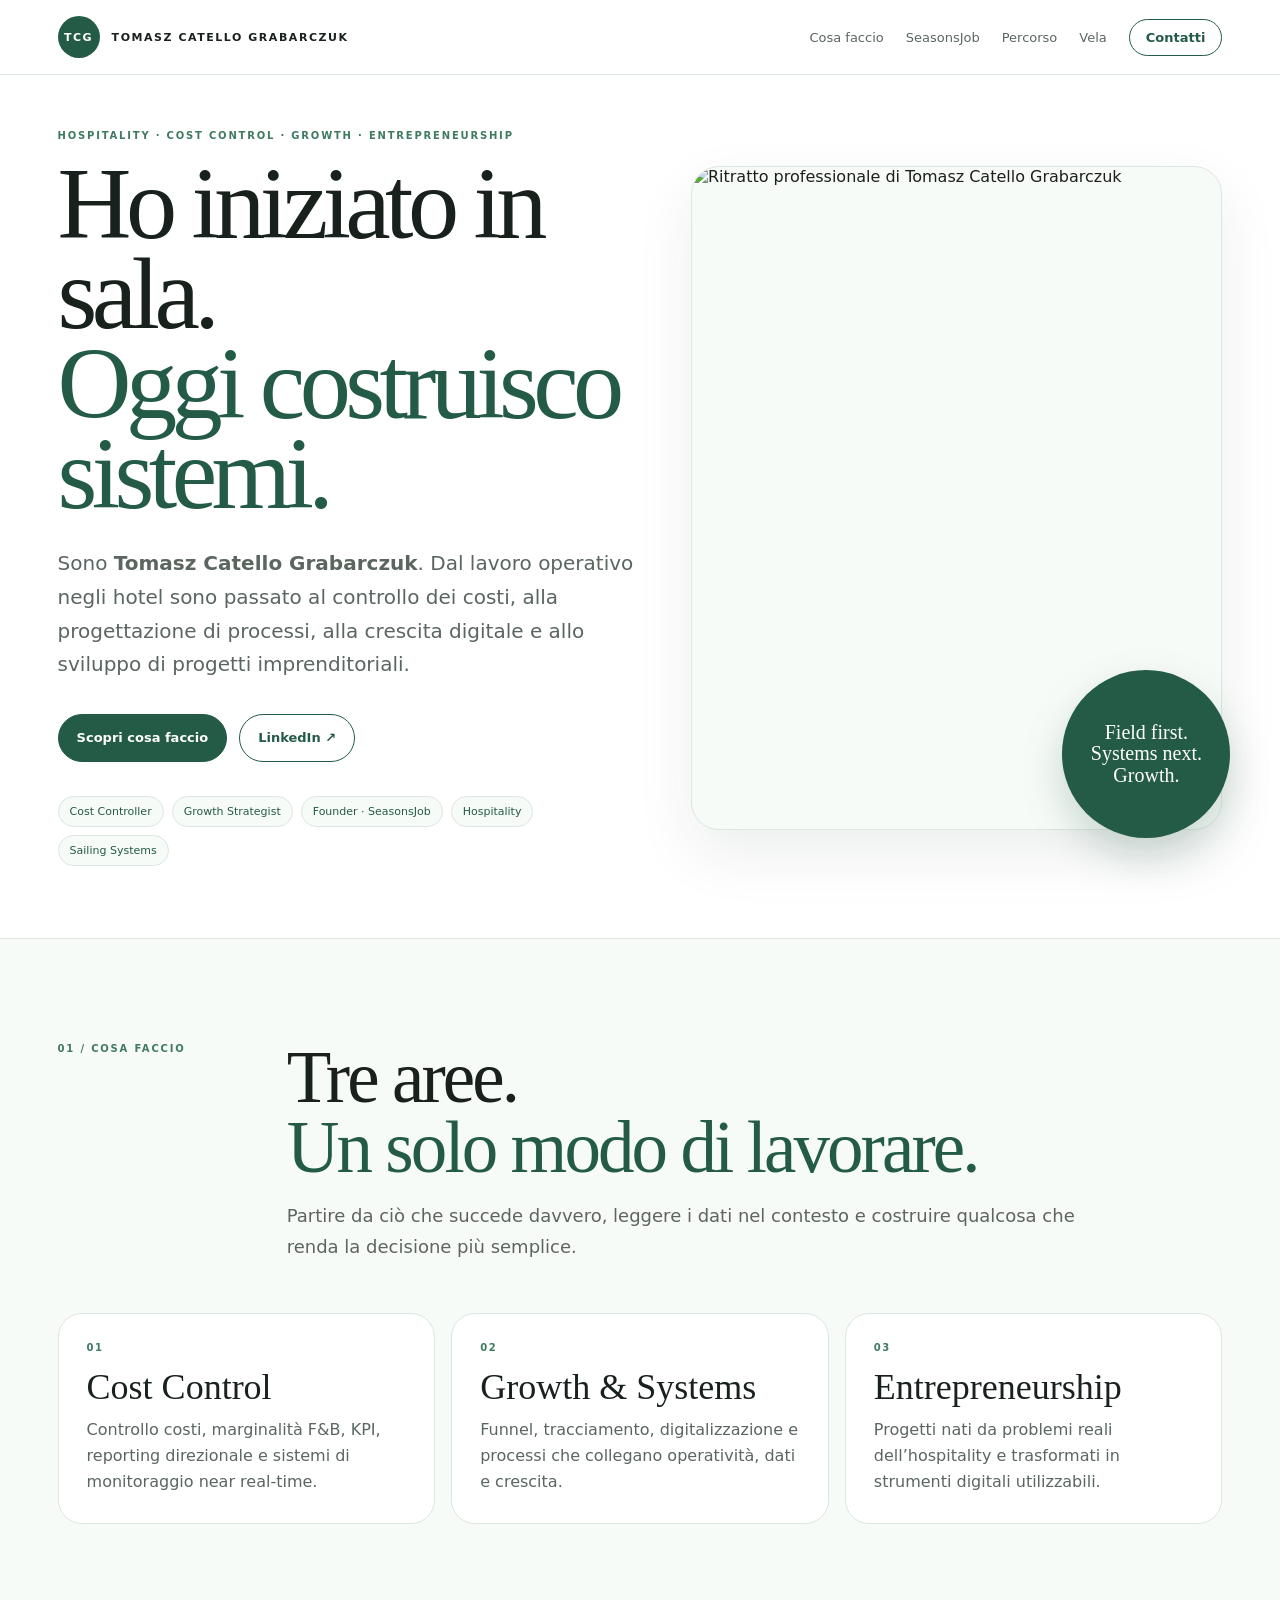
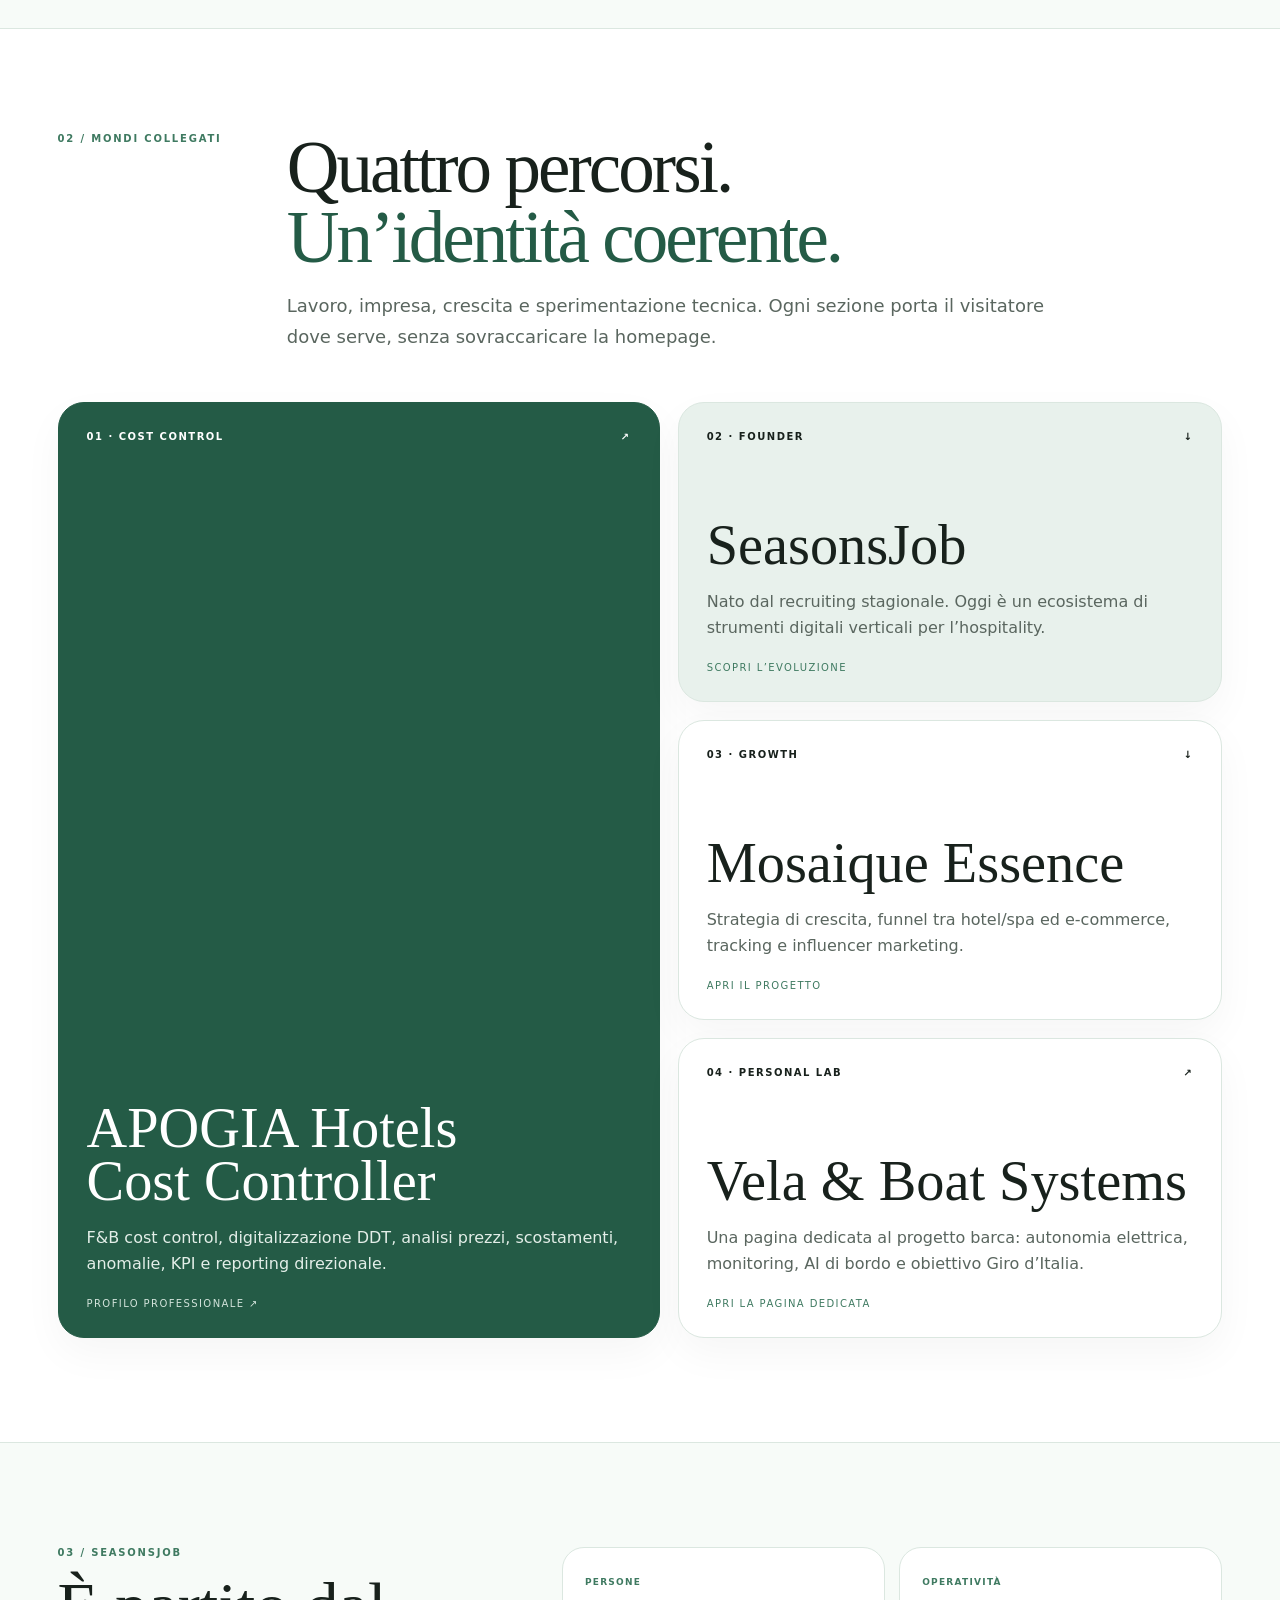
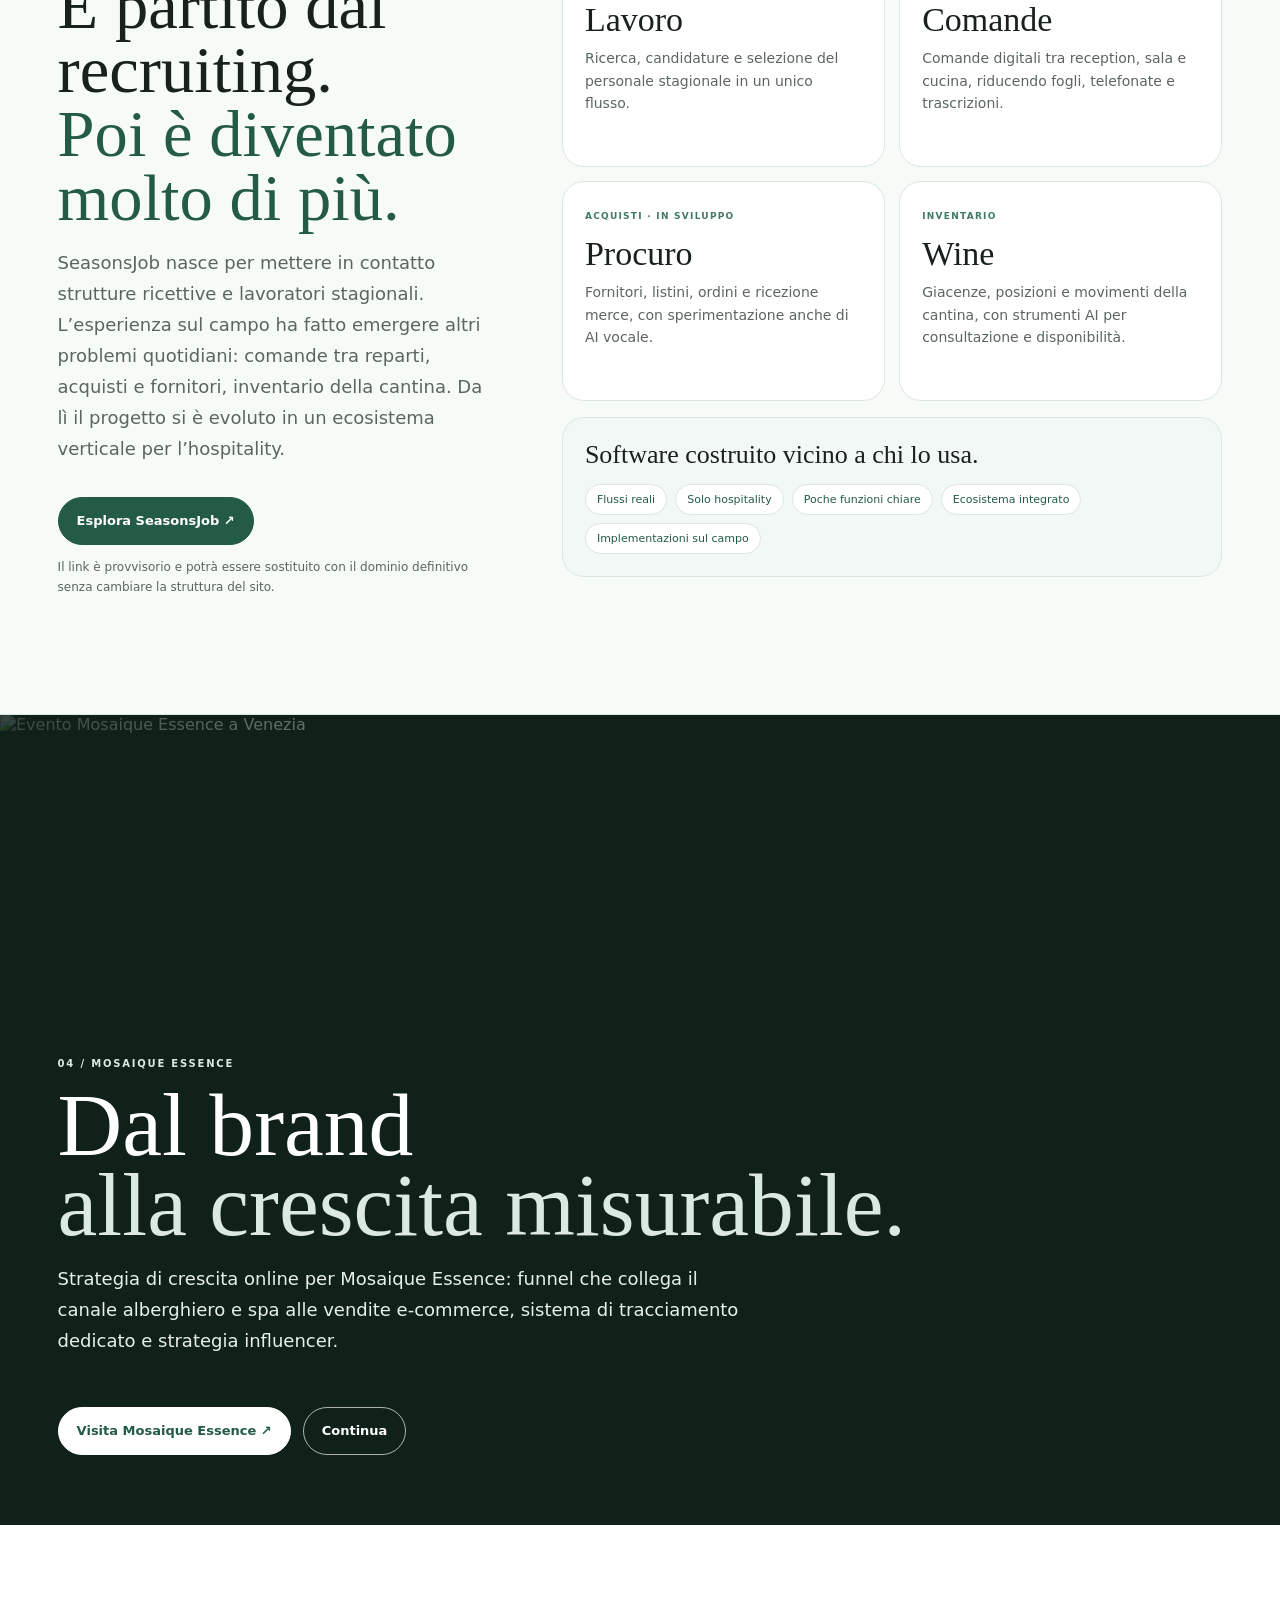
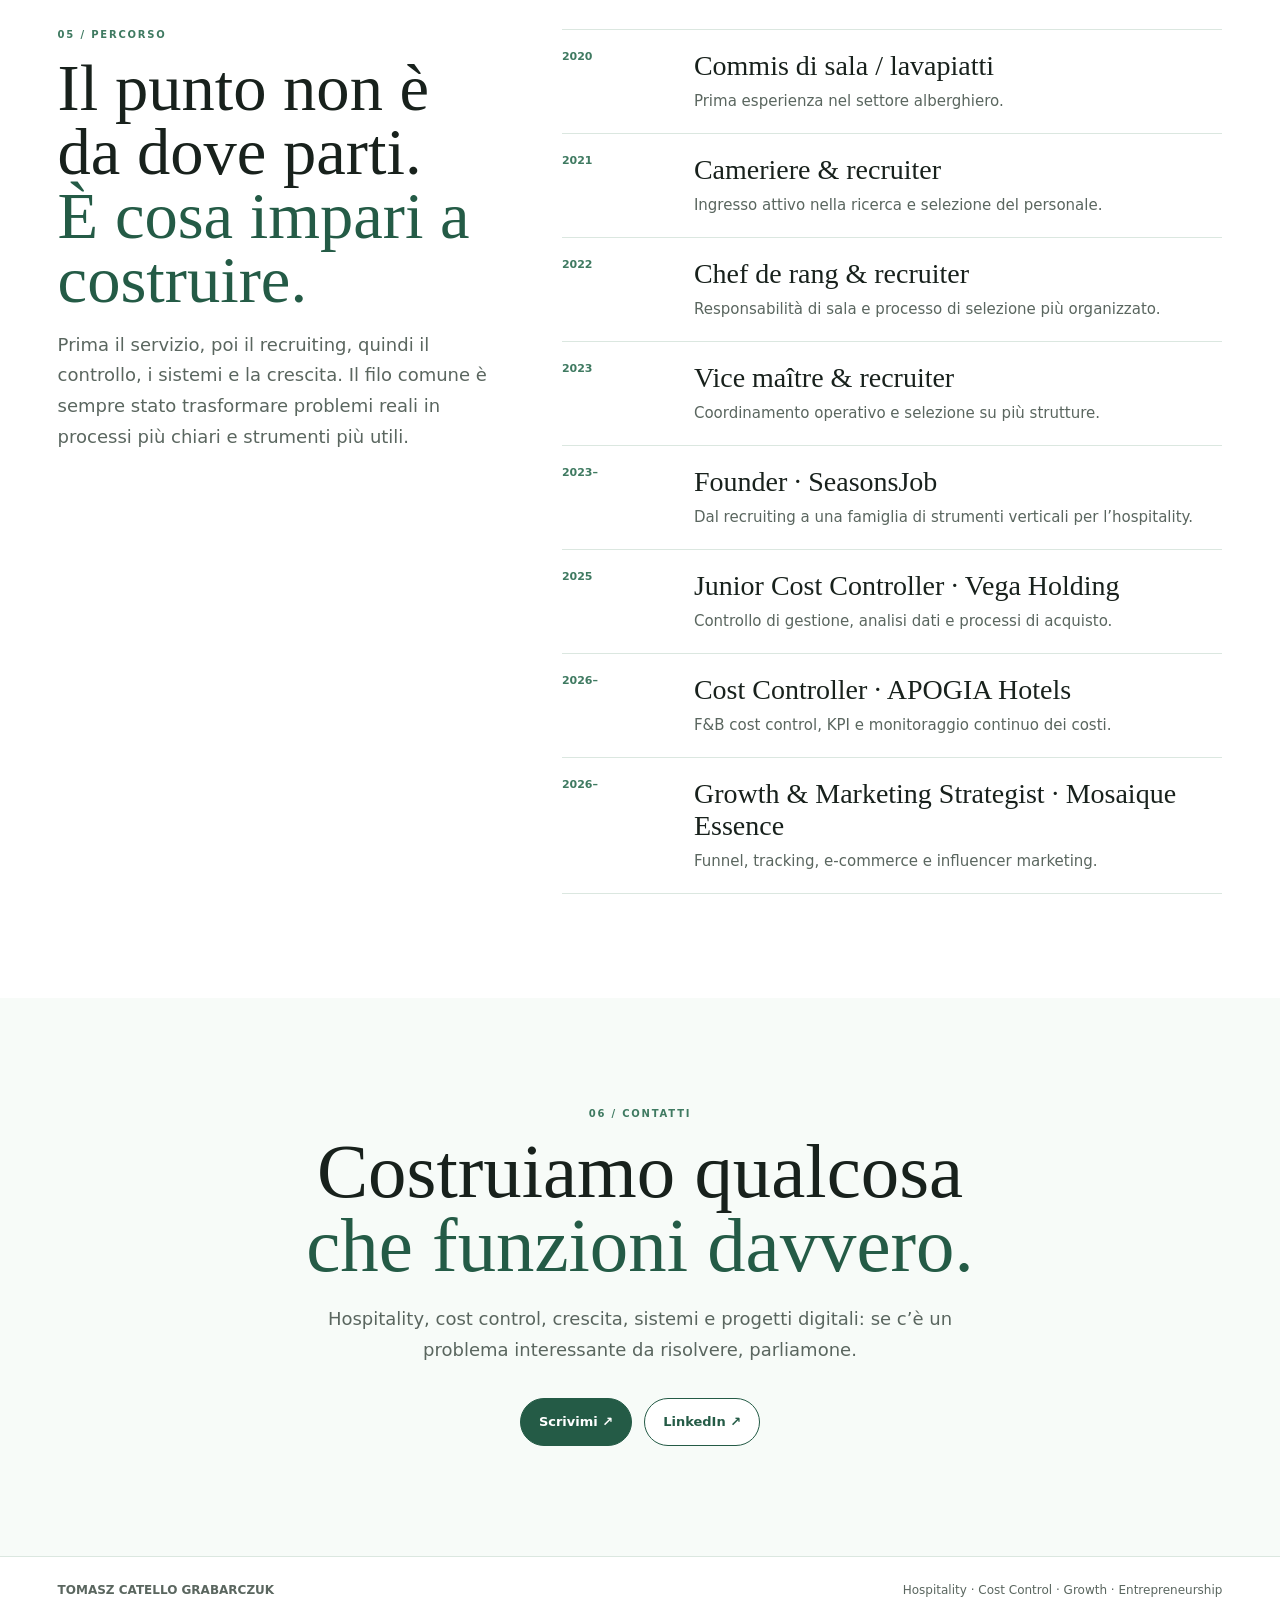
==== index.html @ 2b39946f "feat: add launch-ready personal homepage" ====
<!doctype html><html lang="it"><head><meta charset="utf-8"><meta name="viewport" content="width=device-width,initial-scale=1"><title>Tomasz Catello Grabarczuk — Hospitality, Cost Control & Growth</title><meta name="description" content="Tomasz Catello Grabarczuk: hospitality, cost control, growth, SeasonsJob, Mosaique Essence e progetti digitali."><meta name="theme-color" content="#245b46"><meta property="og:type" content="website"><meta property="og:title" content="Tomasz Catello Grabarczuk — Hospitality, Cost Control & Growth"><meta property="og:description" content="Dal lavoro operativo nell’hospitality al cost control, ai sistemi digitali, alla crescita e all’imprenditorialità."><meta property="og:image" content="/assets/portrait.webp"><link rel="icon" href="/favicon.svg" type="image/svg+xml"><link rel="stylesheet" href="/styles.css"></head><body><header><a class="brand" href="#top"><span class="brandmark">TCG</span><span>Tomasz Catello Grabarczuk</span></a><nav><a href="#what">Cosa faccio</a><a href="#seasonsjob">SeasonsJob</a><a href="#journey">Percorso</a><a href="/vela">Vela</a><a class="cta" href="#contact">Contatti</a></nav></header><main id="top"><section class="hero"><div><div class="eyebrow">Hospitality · Cost Control · Growth · Entrepreneurship</div><h1>Ho iniziato in sala.<br><em>Oggi costruisco sistemi.</em></h1><p class="intro">Sono <strong>Tomasz Catello Grabarczuk</strong>. Dal lavoro operativo negli hotel sono passato al controllo dei costi, alla progettazione di processi, alla crescita digitale e allo sviluppo di progetti imprenditoriali.</p><div class="actions"><a class="btn primary" href="#what">Scopri cosa faccio</a><a class="btn secondary" href="https://it.linkedin.com/in/tomasz-grabarczuk-a19716175" target="_blank" rel="noreferrer">LinkedIn ↗</a></div><div class="tags"><span>Cost Controller</span><span>Growth Strategist</span><span>Founder · SeasonsJob</span><span>Hospitality</span><span>Sailing Systems</span></div></div><div class="portrait-wrap"><div class="portrait"><img src="/assets/portrait.webp" alt="Ritratto professionale di Tomasz Catello Grabarczuk"></div><div class="stamp">Field first.<br>Systems next.<br>Growth.</div></div></section><section id="what" class="section soft"><div class="section-head"><div class="eyebrow">01 / Cosa faccio</div><div><h2 class="section-title">Tre aree.<br><em>Un solo modo di lavorare.</em></h2><p class="section-lead">Partire da ciò che succede davvero, leggere i dati nel contesto e costruire qualcosa che renda la decisione più semplice.</p></div></div><div class="what-grid"><article class="card"><div class="n">01</div><h3>Cost Control</h3><p>Controllo costi, marginalità F&amp;B, KPI, reporting direzionale e sistemi di monitoraggio near real-time.</p></article><article class="card"><div class="n">02</div><h3>Growth & Systems</h3><p>Funnel, tracciamento, digitalizzazione e processi che collegano operatività, dati e crescita.</p></article><article class="card"><div class="n">03</div><h3>Entrepreneurship</h3><p>Progetti nati da problemi reali dell’hospitality e trasformati in strumenti digitali utilizzabili.</p></article></div></section><section class="section"><div class="section-head"><div class="eyebrow">02 / Mondi collegati</div><div><h2 class="section-title">Quattro percorsi.<br><em>Un’identità coerente.</em></h2><p class="section-lead">Lavoro, impresa, crescita e sperimentazione tecnica. Ogni sezione porta il visitatore dove serve, senza sovraccaricare la homepage.</p></div></div><div class="paths"><a class="path big" href="https://it.linkedin.com/in/tomasz-grabarczuk-a19716175" target="_blank" rel="noreferrer"><div class="path-top"><span>01 · COST CONTROL</span><span>↗</span></div><div><h3>APOGIA Hotels<br>Cost Controller</h3><p>F&amp;B cost control, digitalizzazione DDT, analisi prezzi, scostamenti, anomalie, KPI e reporting direzionale.</p><div class="meta">Profilo professionale ↗</div></div></a><div class="path-stack"><a class="path soft" href="#seasonsjob"><div class="path-top"><span>02 · FOUNDER</span><span>↓</span></div><div><h3>SeasonsJob</h3><p>Nato dal recruiting stagionale. Oggi è un ecosistema di strumenti digitali verticali per l’hospitality.</p><div class="meta">Scopri l’evoluzione</div></div></a><a class="path" href="#mosaique"><div class="path-top"><span>03 · GROWTH</span><span>↓</span></div><div><h3>Mosaique Essence</h3><p>Strategia di crescita, funnel tra hotel/spa ed e-commerce, tracking e influencer marketing.</p><div class="meta">Apri il progetto</div></div></a><a class="path" href="/vela"><div class="path-top"><span>04 · PERSONAL LAB</span><span>↗</span></div><div><h3>Vela & Boat Systems</h3><p>Una pagina dedicata al progetto barca: autonomia elettrica, monitoring, AI di bordo e obiettivo Giro d’Italia.</p><div class="meta">Apri la pagina dedicata</div></div></a></div></div></section><section id="seasonsjob" class="section soft"><div class="seasons"><div class="story"><div class="eyebrow">03 / SeasonsJob</div><h2>È partito dal recruiting.<br><em>Poi è diventato molto di più.</em></h2><p>SeasonsJob nasce per mettere in contatto strutture ricettive e lavoratori stagionali. L’esperienza sul campo ha fatto emergere altri problemi quotidiani: comande tra reparti, acquisti e fornitori, inventario della cantina. Da lì il progetto si è evoluto in un ecosistema verticale per l’hospitality.</p><div class="actions"><a class="btn primary" href="https://seasonsjob-sito.vercel.app/" target="_blank" rel="noreferrer">Esplora SeasonsJob ↗</a></div><p style="font-size:12px">Il link è provvisorio e potrà essere sostituito con il dominio definitivo senza cambiare la struttura del sito.</p></div><div><div class="products"><article class="product"><small>Persone</small><h3>Lavoro</h3><p>Ricerca, candidature e selezione del personale stagionale in un unico flusso.</p></article><article class="product"><small>Operatività</small><h3>Comande</h3><p>Comande digitali tra reception, sala e cucina, riducendo fogli, telefonate e trascrizioni.</p></article><article class="product"><small>Acquisti · in sviluppo</small><h3>Procuro</h3><p>Fornitori, listini, ordini e ricezione merce, con sperimentazione anche di AI vocale.</p></article><article class="product"><small>Inventario</small><h3>Wine</h3><p>Giacenze, posizioni e movimenti della cantina, con strumenti AI per consultazione e disponibilità.</p></article></div><div class="principles"><strong>Software costruito vicino a chi lo usa.</strong><div class="chips"><span>Flussi reali</span><span>Solo hospitality</span><span>Poche funzioni chiare</span><span>Ecosistema integrato</span><span>Implementazioni sul campo</span></div></div></div></div></section><section id="mosaique" class="mosaique"><img loading="lazy" decoding="async" src="/assets/mosaique-venezia.webp" alt="Evento Mosaique Essence a Venezia"><div class="mos-copy"><div class="eyebrow" style="color:#dce8e2">04 / Mosaique Essence</div><h2>Dal brand<br><em>alla crescita misurabile.</em></h2><p>Strategia di crescita online per Mosaique Essence: funnel che collega il canale alberghiero e spa alle vendite e-commerce, sistema di tracciamento dedicato e strategia influencer.</p><div class="actions"><a class="btn primary" href="https://mosaiquessence.com/" target="_blank" rel="noreferrer">Visita Mosaique Essence ↗</a><a class="btn secondary" href="#journey">Continua</a></div></div></section><section id="journey" class="section"><div class="journey"><div><div class="eyebrow">05 / Percorso</div><h2>Il punto non è da dove parti.<br><em>È cosa impari a costruire.</em></h2><p>Prima il servizio, poi il recruiting, quindi il controllo, i sistemi e la crescita. Il filo comune è sempre stato trasformare problemi reali in processi più chiari e strumenti più utili.</p></div><div><div class="timeline-row"><strong>2020</strong><div><h3>Commis di sala / lavapiatti</h3><p>Prima esperienza nel settore alberghiero.</p></div></div><div class="timeline-row"><strong>2021</strong><div><h3>Cameriere & recruiter</h3><p>Ingresso attivo nella ricerca e selezione del personale.</p></div></div><div class="timeline-row"><strong>2022</strong><div><h3>Chef de rang & recruiter</h3><p>Responsabilità di sala e processo di selezione più organizzato.</p></div></div><div class="timeline-row"><strong>2023</strong><div><h3>Vice maître & recruiter</h3><p>Coordinamento operativo e selezione su più strutture.</p></div></div><div class="timeline-row"><strong>2023–</strong><div><h3>Founder · SeasonsJob</h3><p>Dal recruiting a una famiglia di strumenti verticali per l’hospitality.</p></div></div><div class="timeline-row"><strong>2025</strong><div><h3>Junior Cost Controller · Vega Holding</h3><p>Controllo di gestione, analisi dati e processi di acquisto.</p></div></div><div class="timeline-row"><strong>2026–</strong><div><h3>Cost Controller · APOGIA Hotels</h3><p>F&amp;B cost control, KPI e monitoraggio continuo dei costi.</p></div></div><div class="timeline-row"><strong>2026–</strong><div><h3>Growth & Marketing Strategist · Mosaique Essence</h3><p>Funnel, tracking, e-commerce e influencer marketing.</p></div></div></div></div></section><section id="contact" class="contact"><div class="eyebrow">06 / Contatti</div><h2>Costruiamo qualcosa<br><em>che funzioni davvero.</em></h2><p>Hospitality, cost control, crescita, sistemi e progetti digitali: se c’è un problema interessante da risolvere, parliamone.</p><div class="actions"><a class="btn primary" href="mailto:Tomaszcatellograbarczuk@gmail.com">Scrivimi ↗</a><a class="btn secondary" href="https://it.linkedin.com/in/tomasz-grabarczuk-a19716175" target="_blank" rel="noreferrer">LinkedIn ↗</a></div></section></main><footer><strong>TOMASZ CATELLO GRABARCZUK</strong><span>Hospitality · Cost Control · Growth · Entrepreneurship</span></footer></body></html>
---- styles.css ----
:root{--bg:#fff;--paper:#f7fbf8;--text:#18211c;--muted:#5a665f;--line:#dbe7e0;--green:#245b46;--green2:#3f7a61;--soft:#e8f1ec}*{box-sizing:border-box}html{scroll-behavior:smooth}body{margin:0;background:var(--bg);color:var(--text);font-family:Inter,ui-sans-serif,system-ui,-apple-system,BlinkMacSystemFont,"Segoe UI",sans-serif}a{color:inherit;text-decoration:none}img{display:block;max-width:100%}header{position:fixed;inset:0 0 auto;z-index:50;display:flex;align-items:center;justify-content:space-between;padding:16px 4.5vw;background:rgba(255,255,255,.93);backdrop-filter:blur(16px);border-bottom:1px solid var(--line)}.brand{display:flex;align-items:center;gap:12px;font-size:11px;font-weight:800;letter-spacing:.14em;text-transform:uppercase}.brandmark{width:42px;height:42px;border-radius:50%;display:grid;place-items:center;background:var(--green);color:#fff}nav{display:flex;gap:22px;align-items:center;font-size:13px}nav a{color:var(--muted)}nav a:hover{color:var(--green)}nav .cta{padding:10px 16px;border:1px solid var(--green);border-radius:999px;color:var(--green);font-weight:700}.hero{min-height:100vh;padding:130px 4.5vw 72px;display:grid;grid-template-columns:1.04fr .96fr;gap:4.5vw;align-items:center}.eyebrow{font-size:10px;font-weight:800;letter-spacing:.18em;text-transform:uppercase;color:var(--green2)}h1,h2,h3{font-family:Georgia,"Times New Roman",serif;font-weight:400}.hero h1{margin:18px 0 0;font-size:clamp(64px,8vw,118px);line-height:.88;letter-spacing:-.055em}.hero h1 em,.section-title em,.story h2 em,.journey h2 em,.contact h2 em{font-style:normal;color:var(--green)}.intro{max-width:760px;margin:28px 0 0;font-size:20px;line-height:1.68;color:var(--muted)}.actions{display:flex;gap:12px;flex-wrap:wrap;margin-top:32px}.btn{display:inline-flex;align-items:center;justify-content:center;min-height:48px;padding:0 18px;border:1px solid var(--green);border-radius:999px;font-size:13px;font-weight:700;transition:.2s}.btn:hover{transform:translateY(-2px)}.btn.primary{background:var(--green);color:#fff}.btn.secondary{background:#fff;color:var(--green)}.tags{display:flex;gap:8px;flex-wrap:wrap;margin-top:34px}.tags span{padding:8px 11px;border:1px solid var(--line);border-radius:999px;background:var(--paper);font-size:11px;color:var(--green)}.portrait-wrap{position:relative}.portrait{aspect-ratio:4/5;overflow:hidden;border:1px solid var(--line);border-radius:28px;background:var(--paper);box-shadow:0 24px 60px rgba(18,33,28,.08)}.portrait img{width:100%;height:100%;object-fit:cover;object-position:center 22%}.stamp{position:absolute;right:-8px;bottom:-8px;width:168px;height:168px;border-radius:50%;display:grid;place-items:center;text-align:center;padding:24px;background:var(--green);color:#fff;font-family:Georgia,serif;font-size:20px;line-height:1.08;box-shadow:0 18px 40px rgba(36,91,70,.22)}.section{padding:104px 4.5vw}.section.soft{background:var(--paper);border-top:1px solid var(--line);border-bottom:1px solid var(--line)}.section-head{display:grid;grid-template-columns:.3fr 1.7fr;gap:5vw;margin-bottom:50px}.section-title{margin:0;font-size:clamp(44px,5.7vw,78px);line-height:.96;letter-spacing:-.04em}.section-lead{max-width:800px;margin:18px 0 0;font-size:18px;line-height:1.72;color:var(--muted)}.what-grid{display:grid;grid-template-columns:repeat(3,1fr);gap:16px}.card{padding:28px;border:1px solid var(--line);border-radius:24px;background:#fff}.card .n{font-size:10px;font-weight:800;letter-spacing:.15em;color:var(--green2)}.card h3{margin:16px 0 12px;font-size:36px;line-height:1}.card p{margin:0;color:var(--muted);line-height:1.62}.paths{display:grid;grid-template-columns:1.05fr .95fr;gap:18px}.path-stack{display:grid;gap:18px}.path{min-height:300px;padding:28px;border:1px solid var(--line);border-radius:26px;background:#fff;display:flex;flex-direction:column;justify-content:space-between;transition:.25s;box-shadow:0 16px 40px rgba(18,33,28,.04)}.path:hover{transform:translateY(-5px)}.path.big{min-height:640px;background:var(--green);color:#fff;border-color:var(--green)}.path.soft{background:var(--soft)}.path-top{display:flex;justify-content:space-between;font-size:10px;font-weight:800;letter-spacing:.15em;text-transform:uppercase}.path h3{margin:0;font-size:clamp(38px,4.4vw,64px);line-height:.95}.path p{max-width:580px;margin:16px 0 0;color:var(--muted);line-height:1.62}.path.big p{color:#e3eee8}.meta{margin-top:22px;font-size:10px;letter-spacing:.14em;text-transform:uppercase;color:var(--green2)}.path.big .meta{color:#d3e3db}.seasons{display:grid;grid-template-columns:.8fr 1.2fr;gap:5vw;align-items:start}.story h2,.journey h2{margin:16px 0 0;font-size:clamp(46px,5.2vw,74px);line-height:.96}.story p,.journey p{font-size:18px;line-height:1.72;color:var(--muted)}.products{display:grid;grid-template-columns:1fr 1fr;gap:14px}.product{min-height:220px;padding:22px;border:1px solid var(--line);border-radius:22px;background:#fff}.product small{font-size:9px;letter-spacing:.14em;text-transform:uppercase;color:var(--green2);font-weight:800}.product h3{margin:12px 0 8px;font-size:34px}.product p{margin:0;font-size:14px;line-height:1.58;color:var(--muted)}.principles{margin-top:16px;padding:22px;border:1px solid var(--line);border-radius:22px;background:#f2f8f5}.principles strong{font-family:Georgia,serif;font-size:26px;font-weight:400}.chips{display:flex;gap:8px;flex-wrap:wrap;margin-top:14px}.chips span{padding:8px 11px;border:1px solid var(--line);border-radius:999px;background:#fff;font-size:11px;color:var(--green)}.mosaique{position:relative;min-height:90vh;overflow:hidden;background:#102119;color:#fff}.mosaique img{position:absolute;inset:0;width:100%;height:100%;object-fit:cover}.mosaique:after{content:"";position:absolute;inset:0;background:linear-gradient(90deg,rgba(16,33,25,.84),rgba(16,33,25,.38) 55%,rgba(16,33,25,.08))}.mos-copy{position:relative;z-index:2;min-height:90vh;padding:115px 4.5vw 70px;display:flex;flex-direction:column;justify-content:flex-end}.mos-copy h2{max-width:860px;margin:16px 0 0;font-size:clamp(56px,7vw,104px);line-height:.9}.mos-copy h2 em{font-style:normal;color:#dce8e2}.mos-copy p{max-width:700px;font-size:18px;line-height:1.72;color:#e8f0ec}.mos-copy .btn.primary{background:#fff;color:var(--green);border-color:#fff}.mos-copy .btn.secondary{background:transparent;color:#fff;border-color:rgba(255,255,255,.65)}.journey{display:grid;grid-template-columns:.8fr 1.2fr;gap:5vw}.timeline-row{display:grid;grid-template-columns:110px 1fr;gap:22px;padding:20px 0;border-top:1px solid var(--line)}.timeline-row:last-child{border-bottom:1px solid var(--line)}.timeline-row strong{font-size:11px;color:var(--green2)}.timeline-row h3{margin:0;font-size:28px}.timeline-row p{margin:7px 0 0;font-size:15px;line-height:1.6}.contact{padding:110px 4.5vw;text-align:center;background:var(--paper)}.contact h2{max-width:950px;margin:16px auto 0;font-size:clamp(48px,6vw,82px);line-height:.96}.contact p{max-width:680px;margin:22px auto 0;font-size:18px;line-height:1.7;color:var(--muted)}.contact .actions{justify-content:center}footer{display:flex;justify-content:space-between;gap:18px;padding:26px 4.5vw;border-top:1px solid var(--line);font-size:12px;color:var(--muted)}@media(max-width:980px){nav a:not(.cta){display:none}.hero,.section-head,.paths,.seasons,.journey{grid-template-columns:1fr}.what-grid,.products{grid-template-columns:1fr}.hero{padding-top:118px}.stamp{display:none}.path.big{min-height:420px}}@media(max-width:620px){header{padding:14px 18px}.brand span:last-child{display:none}.hero,.section,.mos-copy,.contact{padding-left:20px;padding-right:20px}.hero h1{font-size:56px}.intro{font-size:17px}.mos-copy h2{font-size:54px}footer{flex-direction:column;padding:24px 20px}}
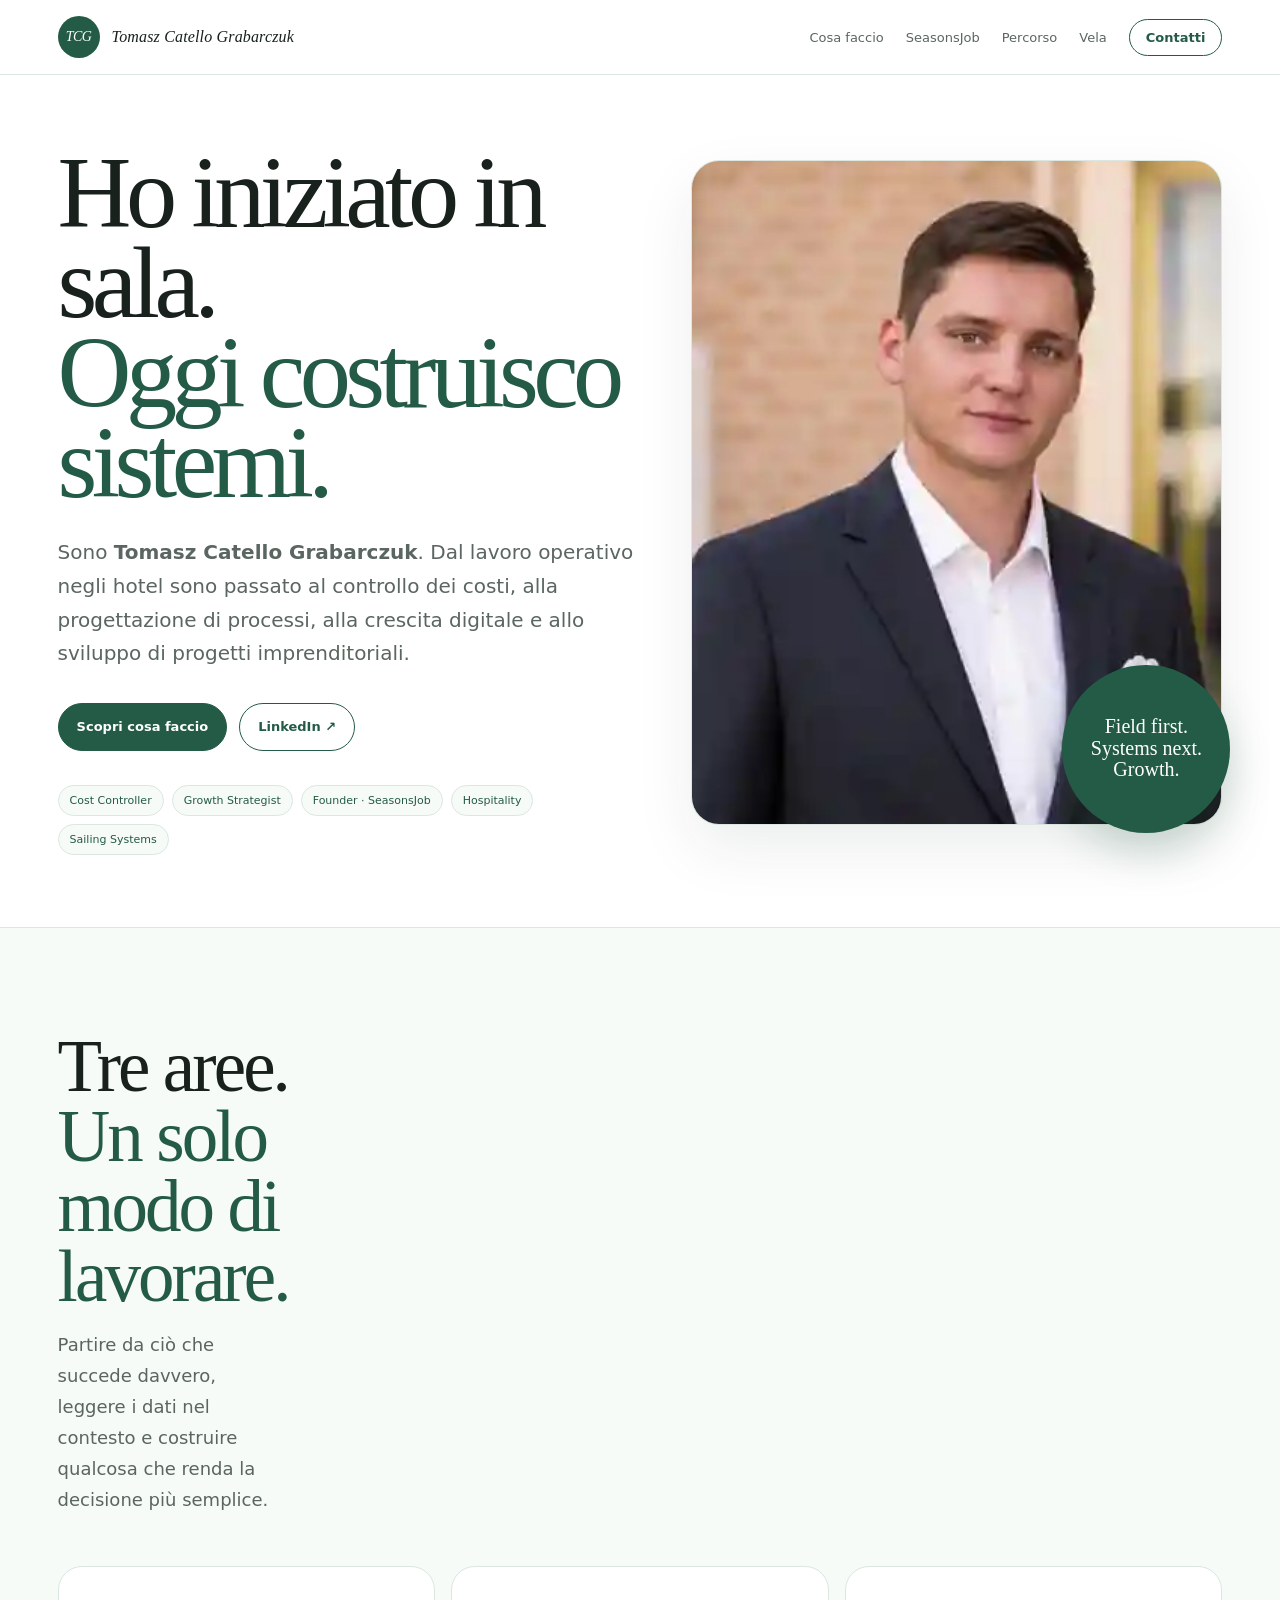
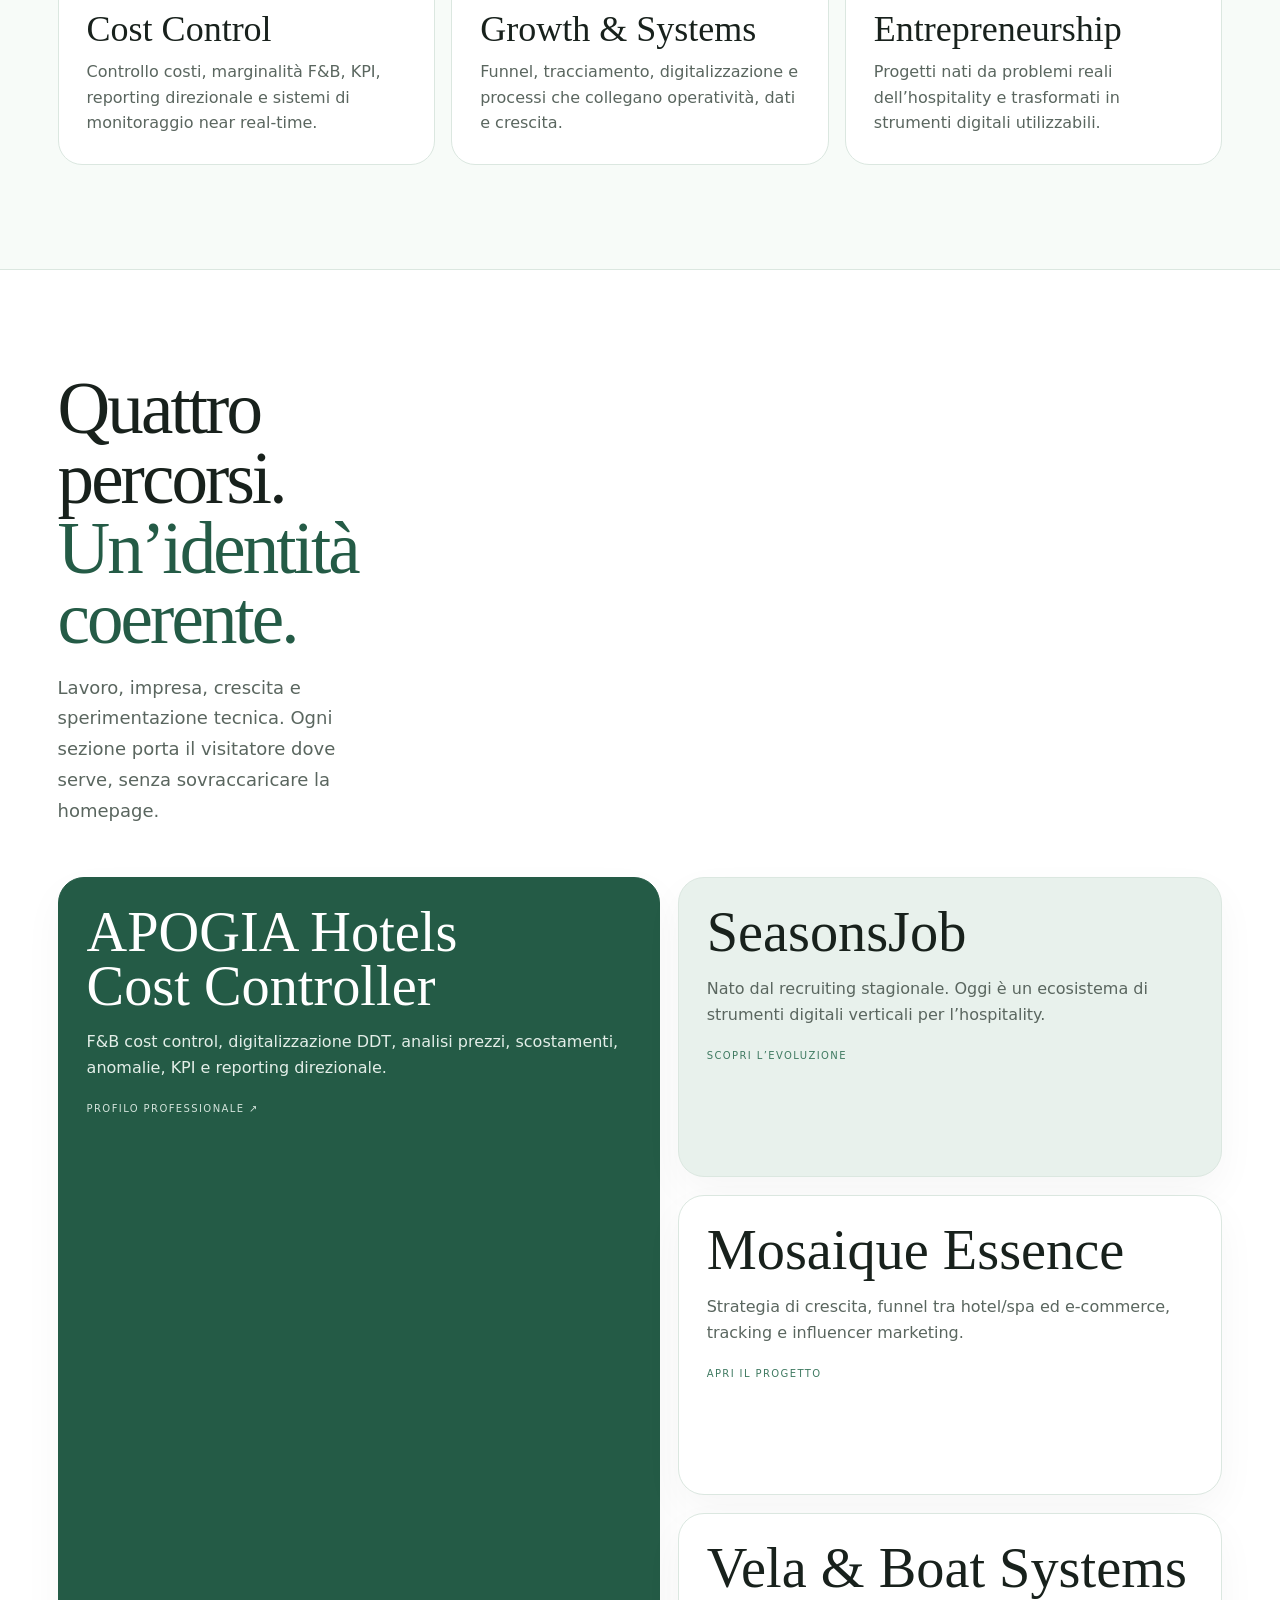
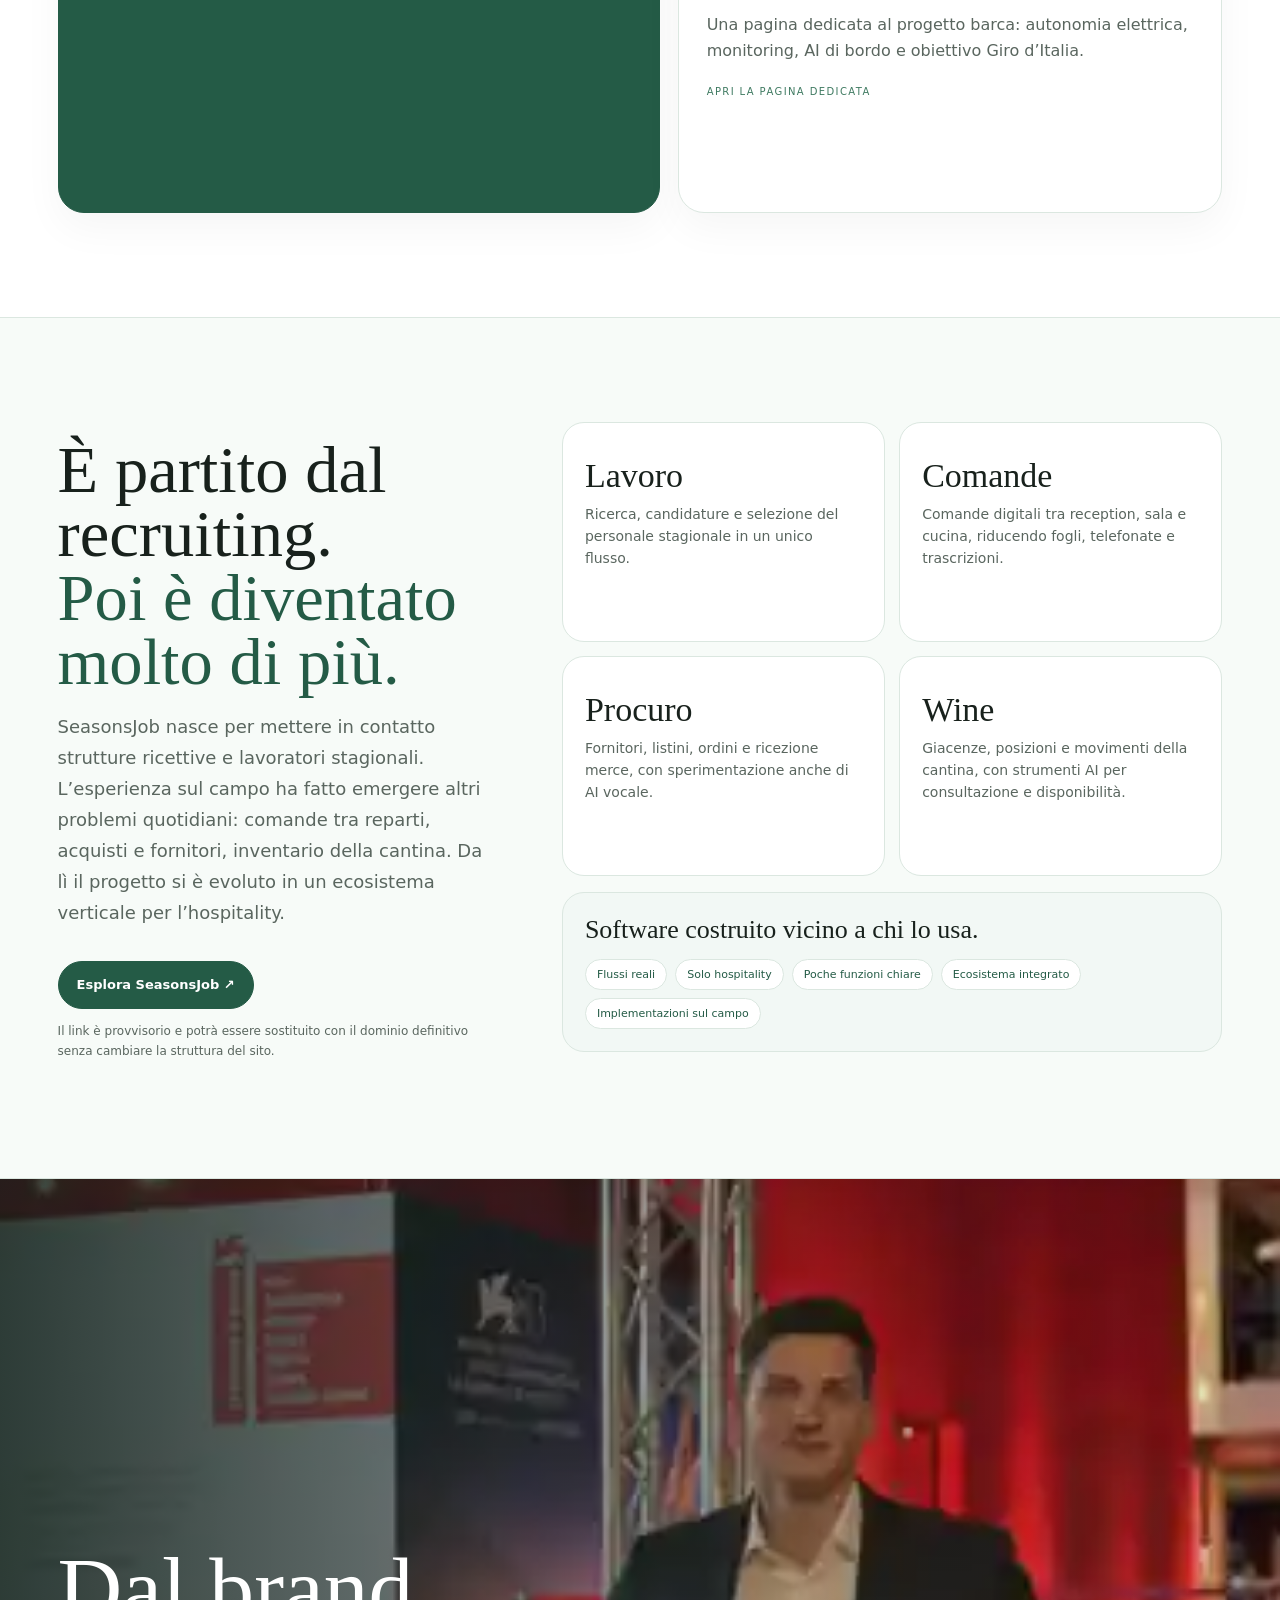
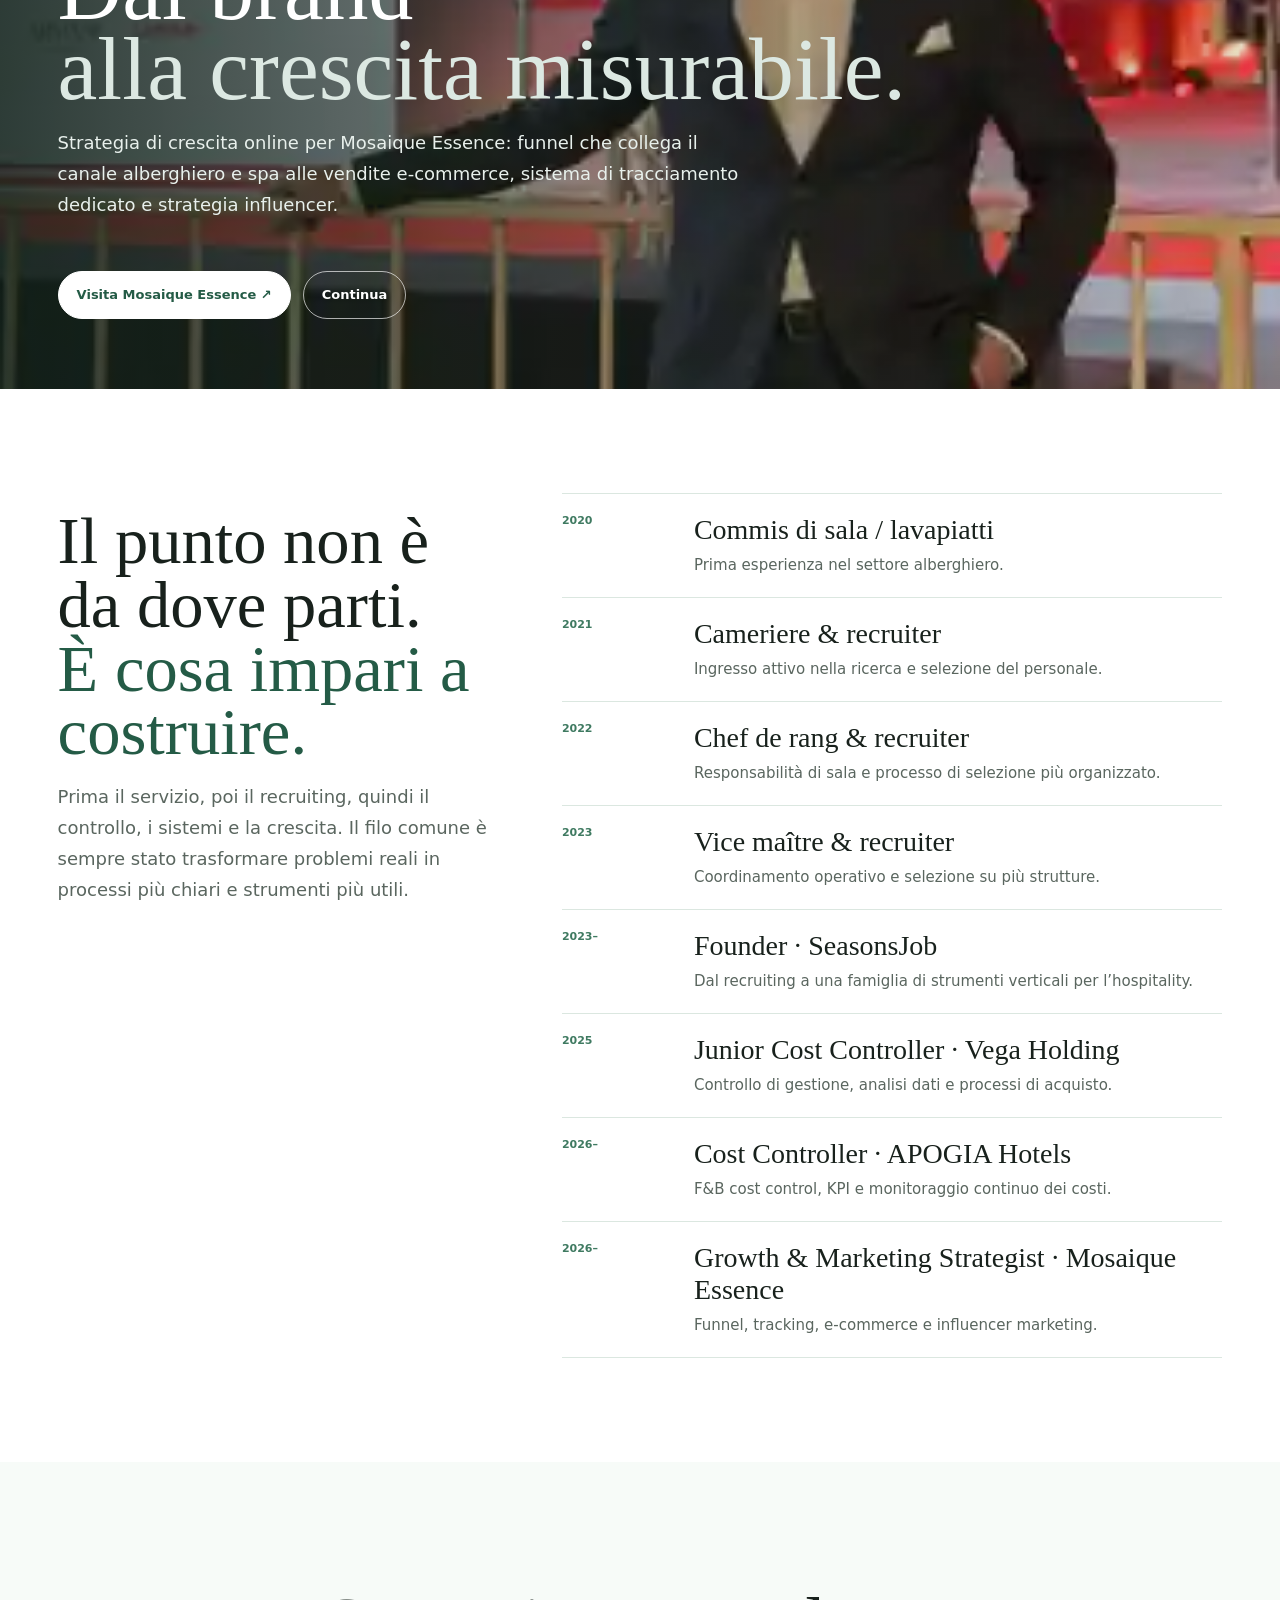
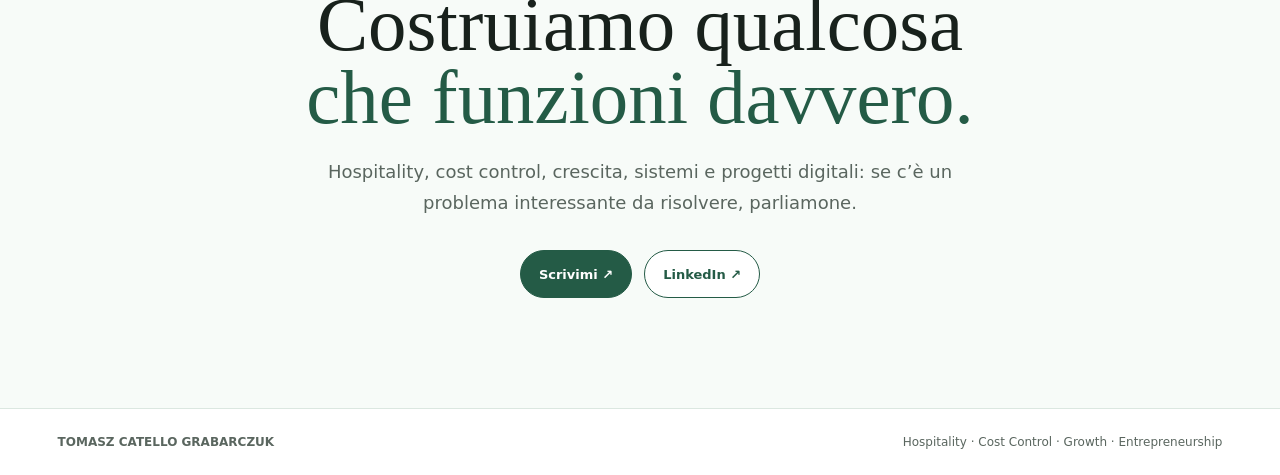
==== commit d648e1d0: "style: remove numbered labels and overlines from homepage sections and cards" ====
--- a/index.html
+++ b/index.html
@@ -1 +1 @@
-<!doctype html><html lang="it"><head><meta charset="utf-8"><meta name="viewport" content="width=device-width,initial-scale=1"><title>Tomasz Catello Grabarczuk — Hospitality, Cost Control & Growth</title><meta name="description" content="Tomasz Catello Grabarczuk: hospitality, cost control, growth, SeasonsJob, Mosaique Essence e progetti digitali."><meta name="theme-color" content="#245b46"><meta property="og:type" content="website"><meta property="og:title" content="Tomasz Catello Grabarczuk — Hospitality, Cost Control & Growth"><meta property="og:description" content="Dal lavoro operativo nell’hospitality al cost control, ai sistemi digitali, alla crescita e all’imprenditorialità."><meta property="og:image" content="/assets/portrait.webp"><link rel="icon" href="/favicon.svg" type="image/svg+xml"><link rel="stylesheet" href="/styles.css"></head><body><header><a class="brand" href="#top"><span class="brandmark">TCG</span><span>Tomasz Catello Grabarczuk</span></a><nav><a href="#what">Cosa faccio</a><a href="#seasonsjob">SeasonsJob</a><a href="#journey">Percorso</a><a href="/vela">Vela</a><a class="cta" href="#contact">Contatti</a></nav></header><main id="top"><section class="hero"><div><div class="eyebrow">Hospitality · Cost Control · Growth · Entrepreneurship</div><h1>Ho iniziato in sala.<br><em>Oggi costruisco sistemi.</em></h1><p class="intro">Sono <strong>Tomasz Catello Grabarczuk</strong>. Dal lavoro operativo negli hotel sono passato al controllo dei costi, alla progettazione di processi, alla crescita digitale e allo sviluppo di progetti imprenditoriali.</p><div class="actions"><a class="btn primary" href="#what">Scopri cosa faccio</a><a class="btn secondary" href="https://it.linkedin.com/in/tomasz-grabarczuk-a19716175" target="_blank" rel="noreferrer">LinkedIn ↗</a></div><div class="tags"><span>Cost Controller</span><span>Growth Strategist</span><span>Founder · SeasonsJob</span><span>Hospitality</span><span>Sailing Systems</span></div></div><div class="portrait-wrap"><div class="portrait"><img src="/assets/portrait.webp" alt="Ritratto professionale di Tomasz Catello Grabarczuk"></div><div class="stamp">Field first.<br>Systems next.<br>Growth.</div></div></section><section id="what" class="section soft"><div class="section-head"><div class="eyebrow">01 / Cosa faccio</div><div><h2 class="section-title">Tre aree.<br><em>Un solo modo di lavorare.</em></h2><p class="section-lead">Partire da ciò che succede davvero, leggere i dati nel contesto e costruire qualcosa che renda la decisione più semplice.</p></div></div><div class="what-grid"><article class="card"><div class="n">01</div><h3>Cost Control</h3><p>Controllo costi, marginalità F&amp;B, KPI, reporting direzionale e sistemi di monitoraggio near real-time.</p></article><article class="card"><div class="n">02</div><h3>Growth & Systems</h3><p>Funnel, tracciamento, digitalizzazione e processi che collegano operatività, dati e crescita.</p></article><article class="card"><div class="n">03</div><h3>Entrepreneurship</h3><p>Progetti nati da problemi reali dell’hospitality e trasformati in strumenti digitali utilizzabili.</p></article></div></section><section class="section"><div class="section-head"><div class="eyebrow">02 / Mondi collegati</div><div><h2 class="section-title">Quattro percorsi.<br><em>Un’identità coerente.</em></h2><p class="section-lead">Lavoro, impresa, crescita e sperimentazione tecnica. Ogni sezione porta il visitatore dove serve, senza sovraccaricare la homepage.</p></div></div><div class="paths"><a class="path big" href="https://it.linkedin.com/in/tomasz-grabarczuk-a19716175" target="_blank" rel="noreferrer"><div class="path-top"><span>01 · COST CONTROL</span><span>↗</span></div><div><h3>APOGIA Hotels<br>Cost Controller</h3><p>F&amp;B cost control, digitalizzazione DDT, analisi prezzi, scostamenti, anomalie, KPI e reporting direzionale.</p><div class="meta">Profilo professionale ↗</div></div></a><div class="path-stack"><a class="path soft" href="#seasonsjob"><div class="path-top"><span>02 · FOUNDER</span><span>↓</span></div><div><h3>SeasonsJob</h3><p>Nato dal recruiting stagionale. Oggi è un ecosistema di strumenti digitali verticali per l’hospitality.</p><div class="meta">Scopri l’evoluzione</div></div></a><a class="path" href="#mosaique"><div class="path-top"><span>03 · GROWTH</span><span>↓</span></div><div><h3>Mosaique Essence</h3><p>Strategia di crescita, funnel tra hotel/spa ed e-commerce, tracking e influencer marketing.</p><div class="meta">Apri il progetto</div></div></a><a class="path" href="/vela"><div class="path-top"><span>04 · PERSONAL LAB</span><span>↗</span></div><div><h3>Vela & Boat Systems</h3><p>Una pagina dedicata al progetto barca: autonomia elettrica, monitoring, AI di bordo e obiettivo Giro d’Italia.</p><div class="meta">Apri la pagina dedicata</div></div></a></div></div></section><section id="seasonsjob" class="section soft"><div class="seasons"><div class="story"><div class="eyebrow">03 / SeasonsJob</div><h2>È partito dal recruiting.<br><em>Poi è diventato molto di più.</em></h2><p>SeasonsJob nasce per mettere in contatto strutture ricettive e lavoratori stagionali. L’esperienza sul campo ha fatto emergere altri problemi quotidiani: comande tra reparti, acquisti e fornitori, inventario della cantina. Da lì il progetto si è evoluto in un ecosistema verticale per l’hospitality.</p><div class="actions"><a class="btn primary" href="https://seasonsjob-sito.vercel.app/" target="_blank" rel="noreferrer">Esplora SeasonsJob ↗</a></div><p style="font-size:12px">Il link è provvisorio e potrà essere sostituito con il dominio definitivo senza cambiare la struttura del sito.</p></div><div><div class="products"><article class="product"><small>Persone</small><h3>Lavoro</h3><p>Ricerca, candidature e selezione del personale stagionale in un unico flusso.</p></article><article class="product"><small>Operatività</small><h3>Comande</h3><p>Comande digitali tra reception, sala e cucina, riducendo fogli, telefonate e trascrizioni.</p></article><article class="product"><small>Acquisti · in sviluppo</small><h3>Procuro</h3><p>Fornitori, listini, ordini e ricezione merce, con sperimentazione anche di AI vocale.</p></article><article class="product"><small>Inventario</small><h3>Wine</h3><p>Giacenze, posizioni e movimenti della cantina, con strumenti AI per consultazione e disponibilità.</p></article></div><div class="principles"><strong>Software costruito vicino a chi lo usa.</strong><div class="chips"><span>Flussi reali</span><span>Solo hospitality</span><span>Poche funzioni chiare</span><span>Ecosistema integrato</span><span>Implementazioni sul campo</span></div></div></div></div></section><section id="mosaique" class="mosaique"><img loading="lazy" decoding="async" src="/assets/mosaique-venezia.webp" alt="Evento Mosaique Essence a Venezia"><div class="mos-copy"><div class="eyebrow" style="color:#dce8e2">04 / Mosaique Essence</div><h2>Dal brand<br><em>alla crescita misurabile.</em></h2><p>Strategia di crescita online per Mosaique Essence: funnel che collega il canale alberghiero e spa alle vendite e-commerce, sistema di tracciamento dedicato e strategia influencer.</p><div class="actions"><a class="btn primary" href="https://mosaiquessence.com/" target="_blank" rel="noreferrer">Visita Mosaique Essence ↗</a><a class="btn secondary" href="#journey">Continua</a></div></div></section><section id="journey" class="section"><div class="journey"><div><div class="eyebrow">05 / Percorso</div><h2>Il punto non è da dove parti.<br><em>È cosa impari a costruire.</em></h2><p>Prima il servizio, poi il recruiting, quindi il controllo, i sistemi e la crescita. Il filo comune è sempre stato trasformare problemi reali in processi più chiari e strumenti più utili.</p></div><div><div class="timeline-row"><strong>2020</strong><div><h3>Commis di sala / lavapiatti</h3><p>Prima esperienza nel settore alberghiero.</p></div></div><div class="timeline-row"><strong>2021</strong><div><h3>Cameriere & recruiter</h3><p>Ingresso attivo nella ricerca e selezione del personale.</p></div></div><div class="timeline-row"><strong>2022</strong><div><h3>Chef de rang & recruiter</h3><p>Responsabilità di sala e processo di selezione più organizzato.</p></div></div><div class="timeline-row"><strong>2023</strong><div><h3>Vice maître & recruiter</h3><p>Coordinamento operativo e selezione su più strutture.</p></div></div><div class="timeline-row"><strong>2023–</strong><div><h3>Founder · SeasonsJob</h3><p>Dal recruiting a una famiglia di strumenti verticali per l’hospitality.</p></div></div><div class="timeline-row"><strong>2025</strong><div><h3>Junior Cost Controller · Vega Holding</h3><p>Controllo di gestione, analisi dati e processi di acquisto.</p></div></div><div class="timeline-row"><strong>2026–</strong><div><h3>Cost Controller · APOGIA Hotels</h3><p>F&amp;B cost control, KPI e monitoraggio continuo dei costi.</p></div></div><div class="timeline-row"><strong>2026–</strong><div><h3>Growth & Marketing Strategist · Mosaique Essence</h3><p>Funnel, tracking, e-commerce e influencer marketing.</p></div></div></div></div></section><section id="contact" class="contact"><div class="eyebrow">06 / Contatti</div><h2>Costruiamo qualcosa<br><em>che funzioni davvero.</em></h2><p>Hospitality, cost control, crescita, sistemi e progetti digitali: se c’è un problema interessante da risolvere, parliamone.</p><div class="actions"><a class="btn primary" href="mailto:Tomaszcatellograbarczuk@gmail.com">Scrivimi ↗</a><a class="btn secondary" href="https://it.linkedin.com/in/tomasz-grabarczuk-a19716175" target="_blank" rel="noreferrer">LinkedIn ↗</a></div></section></main><footer><strong>TOMASZ CATELLO GRABARCZUK</strong><span>Hospitality · Cost Control · Growth · Entrepreneurship</span></footer></body></html>+<!doctype html><html lang="it"><head><meta charset="utf-8"><meta name="viewport" content="width=device-width,initial-scale=1"><title>Tomasz Catello Grabarczuk — Hospitality, Cost Control & Growth</title><meta name="description" content="Tomasz Catello Grabarczuk: hospitality, cost control, growth, SeasonsJob, Mosaique Essence e progetti digitali."><meta name="theme-color" content="#245b46"><meta property="og:type" content="website"><meta property="og:title" content="Tomasz Catello Grabarczuk — Hospitality, Cost Control & Growth"><meta property="og:description" content="Dal lavoro operativo nell’hospitality al cost control, ai sistemi digitali, alla crescita e all’imprenditorialità."><meta property="og:image" content="/assets/portrait.webp"><link rel="icon" href="/favicon.svg" type="image/svg+xml"><link rel="stylesheet" href="/styles.css"></head><body><header><a class="brand" href="#top"><span class="brandmark">TCG</span><span>Tomasz Catello Grabarczuk</span></a><nav><a href="#what">Cosa faccio</a><a href="#seasonsjob">SeasonsJob</a><a href="#journey">Percorso</a><a href="/vela">Vela</a><a class="cta" href="#contact">Contatti</a></nav></header><main id="top"><section class="hero"><div><h1>Ho iniziato in sala.<br><em>Oggi costruisco sistemi.</em></h1><p class="intro">Sono <strong>Tomasz Catello Grabarczuk</strong>. Dal lavoro operativo negli hotel sono passato al controllo dei costi, alla progettazione di processi, alla crescita digitale e allo sviluppo di progetti imprenditoriali.</p><div class="actions"><a class="btn primary" href="#what">Scopri cosa faccio</a><a class="btn secondary" href="https://it.linkedin.com/in/tomasz-grabarczuk-a19716175" target="_blank" rel="noreferrer">LinkedIn ↗</a></div><div class="tags"><span>Cost Controller</span><span>Growth Strategist</span><span>Founder · SeasonsJob</span><span>Hospitality</span><span>Sailing Systems</span></div></div><div class="portrait-wrap"><div class="portrait"><img src="/assets/portrait.webp" alt="Ritratto professionale di Tomasz Catello Grabarczuk"></div><div class="stamp">Field first.<br>Systems next.<br>Growth.</div></div></section><section id="what" class="section soft"><div class="section-head"><div><h2 class="section-title">Tre aree.<br><em>Un solo modo di lavorare.</em></h2><p class="section-lead">Partire da ciò che succede davvero, leggere i dati nel contesto e costruire qualcosa che renda la decisione più semplice.</p></div></div><div class="what-grid"><article class="card"><h3>Cost Control</h3><p>Controllo costi, marginalità F&amp;B, KPI, reporting direzionale e sistemi di monitoraggio near real-time.</p></article><article class="card"><h3>Growth & Systems</h3><p>Funnel, tracciamento, digitalizzazione e processi che collegano operatività, dati e crescita.</p></article><article class="card"><h3>Entrepreneurship</h3><p>Progetti nati da problemi reali dell’hospitality e trasformati in strumenti digitali utilizzabili.</p></article></div></section><section class="section"><div class="section-head"><div><h2 class="section-title">Quattro percorsi.<br><em>Un’identità coerente.</em></h2><p class="section-lead">Lavoro, impresa, crescita e sperimentazione tecnica. Ogni sezione porta il visitatore dove serve, senza sovraccaricare la homepage.</p></div></div><div class="paths"><a class="path big" href="https://it.linkedin.com/in/tomasz-grabarczuk-a19716175" target="_blank" rel="noreferrer"><div><h3>APOGIA Hotels<br>Cost Controller</h3><p>F&amp;B cost control, digitalizzazione DDT, analisi prezzi, scostamenti, anomalie, KPI e reporting direzionale.</p><div class="meta">Profilo professionale ↗</div></div></a><div class="path-stack"><a class="path soft" href="#seasonsjob"><div><h3>SeasonsJob</h3><p>Nato dal recruiting stagionale. Oggi è un ecosistema di strumenti digitali verticali per l’hospitality.</p><div class="meta">Scopri l’evoluzione</div></div></a><a class="path" href="#mosaique"><div><h3>Mosaique Essence</h3><p>Strategia di crescita, funnel tra hotel/spa ed e-commerce, tracking e influencer marketing.</p><div class="meta">Apri il progetto</div></div></a><a class="path" href="/vela"><div><h3>Vela & Boat Systems</h3><p>Una pagina dedicata al progetto barca: autonomia elettrica, monitoring, AI di bordo e obiettivo Giro d’Italia.</p><div class="meta">Apri la pagina dedicata</div></div></a></div></div></section><section id="seasonsjob" class="section soft"><div class="seasons"><div class="story"><h2>È partito dal recruiting.<br><em>Poi è diventato molto di più.</em></h2><p>SeasonsJob nasce per mettere in contatto strutture ricettive e lavoratori stagionali. L’esperienza sul campo ha fatto emergere altri problemi quotidiani: comande tra reparti, acquisti e fornitori, inventario della cantina. Da lì il progetto si è evoluto in un ecosistema verticale per l’hospitality.</p><div class="actions"><a class="btn primary" href="https://seasonsjob-sito.vercel.app/" target="_blank" rel="noreferrer">Esplora SeasonsJob ↗</a></div><p style="font-size:12px">Il link è provvisorio e potrà essere sostituito con il dominio definitivo senza cambiare la struttura del sito.</p></div><div><div class="products"><article class="product"><h3>Lavoro</h3><p>Ricerca, candidature e selezione del personale stagionale in un unico flusso.</p></article><article class="product"><h3>Comande</h3><p>Comande digitali tra reception, sala e cucina, riducendo fogli, telefonate e trascrizioni.</p></article><article class="product"><h3>Procuro</h3><p>Fornitori, listini, ordini e ricezione merce, con sperimentazione anche di AI vocale.</p></article><article class="product"><h3>Wine</h3><p>Giacenze, posizioni e movimenti della cantina, con strumenti AI per consultazione e disponibilità.</p></article></div><div class="principles"><strong>Software costruito vicino a chi lo usa.</strong><div class="chips"><span>Flussi reali</span><span>Solo hospitality</span><span>Poche funzioni chiare</span><span>Ecosistema integrato</span><span>Implementazioni sul campo</span></div></div></div></div></section><section id="mosaique" class="mosaique"><img loading="lazy" decoding="async" src="/assets/mosaique-venezia.webp" alt="Evento Mosaique Essence a Venezia"><div class="mos-copy"><h2>Dal brand<br><em>alla crescita misurabile.</em></h2><p>Strategia di crescita online per Mosaique Essence: funnel che collega il canale alberghiero e spa alle vendite e-commerce, sistema di tracciamento dedicato e strategia influencer.</p><div class="actions"><a class="btn primary" href="https://mosaiquessence.com/" target="_blank" rel="noreferrer">Visita Mosaique Essence ↗</a><a class="btn secondary" href="#journey">Continua</a></div></div></section><section id="journey" class="section"><div class="journey"><div><h2>Il punto non è da dove parti.<br><em>È cosa impari a costruire.</em></h2><p>Prima il servizio, poi il recruiting, quindi il controllo, i sistemi e la crescita. Il filo comune è sempre stato trasformare problemi reali in processi più chiari e strumenti più utili.</p></div><div><div class="timeline-row"><strong>2020</strong><div><h3>Commis di sala / lavapiatti</h3><p>Prima esperienza nel settore alberghiero.</p></div></div><div class="timeline-row"><strong>2021</strong><div><h3>Cameriere & recruiter</h3><p>Ingresso attivo nella ricerca e selezione del personale.</p></div></div><div class="timeline-row"><strong>2022</strong><div><h3>Chef de rang & recruiter</h3><p>Responsabilità di sala e processo di selezione più organizzato.</p></div></div><div class="timeline-row"><strong>2023</strong><div><h3>Vice maître & recruiter</h3><p>Coordinamento operativo e selezione su più strutture.</p></div></div><div class="timeline-row"><strong>2023–</strong><div><h3>Founder · SeasonsJob</h3><p>Dal recruiting a una famiglia di strumenti verticali per l’hospitality.</p></div></div><div class="timeline-row"><strong>2025</strong><div><h3>Junior Cost Controller · Vega Holding</h3><p>Controllo di gestione, analisi dati e processi di acquisto.</p></div></div><div class="timeline-row"><strong>2026–</strong><div><h3>Cost Controller · APOGIA Hotels</h3><p>F&amp;B cost control, KPI e monitoraggio continuo dei costi.</p></div></div><div class="timeline-row"><strong>2026–</strong><div><h3>Growth & Marketing Strategist · Mosaique Essence</h3><p>Funnel, tracking, e-commerce e influencer marketing.</p></div></div></div></div></section><section id="contact" class="contact"><h2>Costruiamo qualcosa<br><em>che funzioni davvero.</em></h2><p>Hospitality, cost control, crescita, sistemi e progetti digitali: se c’è un problema interessante da risolvere, parliamone.</p><div class="actions"><a class="btn primary" href="mailto:Tomaszcatellograbarczuk@gmail.com">Scrivimi ↗</a><a class="btn secondary" href="https://it.linkedin.com/in/tomasz-grabarczuk-a19716175" target="_blank" rel="noreferrer">LinkedIn ↗</a></div></section></main><footer><strong>TOMASZ CATELLO GRABARCZUK</strong><span>Hospitality · Cost Control · Growth · Entrepreneurship</span></footer></body></html>
--- a/styles.css
+++ b/styles.css
@@ -1 +1 @@
-:root{--bg:#fff;--paper:#f7fbf8;--text:#18211c;--muted:#5a665f;--line:#dbe7e0;--green:#245b46;--green2:#3f7a61;--soft:#e8f1ec}*{box-sizing:border-box}html{scroll-behavior:smooth}body{margin:0;background:var(--bg);color:var(--text);font-family:Inter,ui-sans-serif,system-ui,-apple-system,BlinkMacSystemFont,"Segoe UI",sans-serif}a{color:inherit;text-decoration:none}img{display:block;max-width:100%}header{position:fixed;inset:0 0 auto;z-index:50;display:flex;align-items:center;justify-content:space-between;padding:16px 4.5vw;background:rgba(255,255,255,.93);backdrop-filter:blur(16px);border-bottom:1px solid var(--line)}.brand{display:flex;align-items:center;gap:12px;font-size:11px;font-weight:800;letter-spacing:.14em;text-transform:uppercase}.brandmark{width:42px;height:42px;border-radius:50%;display:grid;place-items:center;background:var(--green);color:#fff}nav{display:flex;gap:22px;align-items:center;font-size:13px}nav a{color:var(--muted)}nav a:hover{color:var(--green)}nav .cta{padding:10px 16px;border:1px solid var(--green);border-radius:999px;color:var(--green);font-weight:700}.hero{min-height:100vh;padding:130px 4.5vw 72px;display:grid;grid-template-columns:1.04fr .96fr;gap:4.5vw;align-items:center}.eyebrow{font-size:10px;font-weight:800;letter-spacing:.18em;text-transform:uppercase;color:var(--green2)}h1,h2,h3{font-family:Georgia,"Times New Roman",serif;font-weight:400}.hero h1{margin:18px 0 0;font-size:clamp(64px,8vw,118px);line-height:.88;letter-spacing:-.055em}.hero h1 em,.section-title em,.story h2 em,.journey h2 em,.contact h2 em{font-style:normal;color:var(--green)}.intro{max-width:760px;margin:28px 0 0;font-size:20px;line-height:1.68;color:var(--muted)}.actions{display:flex;gap:12px;flex-wrap:wrap;margin-top:32px}.btn{display:inline-flex;align-items:center;justify-content:center;min-height:48px;padding:0 18px;border:1px solid var(--green);border-radius:999px;font-size:13px;font-weight:700;transition:.2s}.btn:hover{transform:translateY(-2px)}.btn.primary{background:var(--green);color:#fff}.btn.secondary{background:#fff;color:var(--green)}.tags{display:flex;gap:8px;flex-wrap:wrap;margin-top:34px}.tags span{padding:8px 11px;border:1px solid var(--line);border-radius:999px;background:var(--paper);font-size:11px;color:var(--green)}.portrait-wrap{position:relative}.portrait{aspect-ratio:4/5;overflow:hidden;border:1px solid var(--line);border-radius:28px;background:var(--paper);box-shadow:0 24px 60px rgba(18,33,28,.08)}.portrait img{width:100%;height:100%;object-fit:cover;object-position:center 22%}.stamp{position:absolute;right:-8px;bottom:-8px;width:168px;height:168px;border-radius:50%;display:grid;place-items:center;text-align:center;padding:24px;background:var(--green);color:#fff;font-family:Georgia,serif;font-size:20px;line-height:1.08;box-shadow:0 18px 40px rgba(36,91,70,.22)}.section{padding:104px 4.5vw}.section.soft{background:var(--paper);border-top:1px solid var(--line);border-bottom:1px solid var(--line)}.section-head{display:grid;grid-template-columns:.3fr 1.7fr;gap:5vw;margin-bottom:50px}.section-title{margin:0;font-size:clamp(44px,5.7vw,78px);line-height:.96;letter-spacing:-.04em}.section-lead{max-width:800px;margin:18px 0 0;font-size:18px;line-height:1.72;color:var(--muted)}.what-grid{display:grid;grid-template-columns:repeat(3,1fr);gap:16px}.card{padding:28px;border:1px solid var(--line);border-radius:24px;background:#fff}.card .n{font-size:10px;font-weight:800;letter-spacing:.15em;color:var(--green2)}.card h3{margin:16px 0 12px;font-size:36px;line-height:1}.card p{margin:0;color:var(--muted);line-height:1.62}.paths{display:grid;grid-template-columns:1.05fr .95fr;gap:18px}.path-stack{display:grid;gap:18px}.path{min-height:300px;padding:28px;border:1px solid var(--line);border-radius:26px;background:#fff;display:flex;flex-direction:column;justify-content:space-between;transition:.25s;box-shadow:0 16px 40px rgba(18,33,28,.04)}.path:hover{transform:translateY(-5px)}.path.big{min-height:640px;background:var(--green);color:#fff;border-color:var(--green)}.path.soft{background:var(--soft)}.path-top{display:flex;justify-content:space-between;font-size:10px;font-weight:800;letter-spacing:.15em;text-transform:uppercase}.path h3{margin:0;font-size:clamp(38px,4.4vw,64px);line-height:.95}.path p{max-width:580px;margin:16px 0 0;color:var(--muted);line-height:1.62}.path.big p{color:#e3eee8}.meta{margin-top:22px;font-size:10px;letter-spacing:.14em;text-transform:uppercase;color:var(--green2)}.path.big .meta{color:#d3e3db}.seasons{display:grid;grid-template-columns:.8fr 1.2fr;gap:5vw;align-items:start}.story h2,.journey h2{margin:16px 0 0;font-size:clamp(46px,5.2vw,74px);line-height:.96}.story p,.journey p{font-size:18px;line-height:1.72;color:var(--muted)}.products{display:grid;grid-template-columns:1fr 1fr;gap:14px}.product{min-height:220px;padding:22px;border:1px solid var(--line);border-radius:22px;background:#fff}.product small{font-size:9px;letter-spacing:.14em;text-transform:uppercase;color:var(--green2);font-weight:800}.product h3{margin:12px 0 8px;font-size:34px}.product p{margin:0;font-size:14px;line-height:1.58;color:var(--muted)}.principles{margin-top:16px;padding:22px;border:1px solid var(--line);border-radius:22px;background:#f2f8f5}.principles strong{font-family:Georgia,serif;font-size:26px;font-weight:400}.chips{display:flex;gap:8px;flex-wrap:wrap;margin-top:14px}.chips span{padding:8px 11px;border:1px solid var(--line);border-radius:999px;background:#fff;font-size:11px;color:var(--green)}.mosaique{position:relative;min-height:90vh;overflow:hidden;background:#102119;color:#fff}.mosaique img{position:absolute;inset:0;width:100%;height:100%;object-fit:cover}.mosaique:after{content:"";position:absolute;inset:0;background:linear-gradient(90deg,rgba(16,33,25,.84),rgba(16,33,25,.38) 55%,rgba(16,33,25,.08))}.mos-copy{position:relative;z-index:2;min-height:90vh;padding:115px 4.5vw 70px;display:flex;flex-direction:column;justify-content:flex-end}.mos-copy h2{max-width:860px;margin:16px 0 0;font-size:clamp(56px,7vw,104px);line-height:.9}.mos-copy h2 em{font-style:normal;color:#dce8e2}.mos-copy p{max-width:700px;font-size:18px;line-height:1.72;color:#e8f0ec}.mos-copy .btn.primary{background:#fff;color:var(--green);border-color:#fff}.mos-copy .btn.secondary{background:transparent;color:#fff;border-color:rgba(255,255,255,.65)}.journey{display:grid;grid-template-columns:.8fr 1.2fr;gap:5vw}.timeline-row{display:grid;grid-template-columns:110px 1fr;gap:22px;padding:20px 0;border-top:1px solid var(--line)}.timeline-row:last-child{border-bottom:1px solid var(--line)}.timeline-row strong{font-size:11px;color:var(--green2)}.timeline-row h3{margin:0;font-size:28px}.timeline-row p{margin:7px 0 0;font-size:15px;line-height:1.6}.contact{padding:110px 4.5vw;text-align:center;background:var(--paper)}.contact h2{max-width:950px;margin:16px auto 0;font-size:clamp(48px,6vw,82px);line-height:.96}.contact p{max-width:680px;margin:22px auto 0;font-size:18px;line-height:1.7;color:var(--muted)}.contact .actions{justify-content:center}footer{display:flex;justify-content:space-between;gap:18px;padding:26px 4.5vw;border-top:1px solid var(--line);font-size:12px;color:var(--muted)}@media(max-width:980px){nav a:not(.cta){display:none}.hero,.section-head,.paths,.seasons,.journey{grid-template-columns:1fr}.what-grid,.products{grid-template-columns:1fr}.hero{padding-top:118px}.stamp{display:none}.path.big{min-height:420px}}@media(max-width:620px){header{padding:14px 18px}.brand span:last-child{display:none}.hero,.section,.mos-copy,.contact{padding-left:20px;padding-right:20px}.hero h1{font-size:56px}.intro{font-size:17px}.mos-copy h2{font-size:54px}footer{flex-direction:column;padding:24px 20px}}+:root{--bg:#fff;--paper:#f7fbf8;--text:#18211c;--muted:#5a665f;--line:#dbe7e0;--green:#245b46;--green2:#3f7a61;--soft:#e8f1ec}*{box-sizing:border-box}html{scroll-behavior:smooth}body{margin:0;background:var(--bg);color:var(--text);font-family:Inter,ui-sans-serif,system-ui,-apple-system,BlinkMacSystemFont,"Segoe UI",sans-serif}a{color:inherit;text-decoration:none}img{display:block;max-width:100%}header{position:fixed;inset:0 0 auto;z-index:50;display:flex;align-items:center;justify-content:space-between;padding:16px 4.5vw;background:rgba(255,255,255,.93);backdrop-filter:blur(16px);border-bottom:1px solid var(--line)}.brand{display:flex;align-items:center;gap:12px;font-family:Georgia,"Times New Roman",serif;font-size:16px;font-style:italic;font-weight:400;letter-spacing:.01em;text-transform:none}.brandmark{font-size:14px;letter-spacing:-.04em;flex-shrink:0;width:42px;height:42px;border-radius:50%;display:grid;place-items:center;background:var(--green);color:#fff}nav{display:flex;gap:22px;align-items:center;font-size:13px}nav a{color:var(--muted)}nav a:hover{color:var(--green)}nav .cta{padding:10px 16px;border:1px solid var(--green);border-radius:999px;color:var(--green);font-weight:700}.hero{min-height:100vh;padding:130px 4.5vw 72px;display:grid;grid-template-columns:1.04fr .96fr;gap:4.5vw;align-items:center}.eyebrow{font-size:10px;font-weight:800;letter-spacing:.18em;text-transform:uppercase;color:var(--green2)}h1,h2,h3{font-family:Georgia,"Times New Roman",serif;font-weight:400}.hero h1{margin:18px 0 0;font-size:clamp(64px,8vw,118px);line-height:.88;letter-spacing:-.055em}.hero h1 em,.section-title em,.story h2 em,.journey h2 em,.contact h2 em{font-style:normal;color:var(--green)}.intro{max-width:760px;margin:28px 0 0;font-size:20px;line-height:1.68;color:var(--muted)}.actions{display:flex;gap:12px;flex-wrap:wrap;margin-top:32px}.btn{display:inline-flex;align-items:center;justify-content:center;min-height:48px;padding:0 18px;border:1px solid var(--green);border-radius:999px;font-size:13px;font-weight:700;transition:.2s}.btn:hover{transform:translateY(-2px)}.btn.primary{background:var(--green);color:#fff}.btn.secondary{background:#fff;color:var(--green)}.tags{display:flex;gap:8px;flex-wrap:wrap;margin-top:34px}.tags span{padding:8px 11px;border:1px solid var(--line);border-radius:999px;background:var(--paper);font-size:11px;color:var(--green)}.portrait-wrap{position:relative}.portrait{aspect-ratio:4/5;overflow:hidden;border:1px solid var(--line);border-radius:28px;background:var(--paper);box-shadow:0 24px 60px rgba(18,33,28,.08)}.portrait img{width:100%;height:100%;object-fit:cover;object-position:center 22%}.stamp{position:absolute;right:-8px;bottom:-8px;width:168px;height:168px;border-radius:50%;display:grid;place-items:center;text-align:center;padding:24px;background:var(--green);color:#fff;font-family:Georgia,serif;font-size:20px;line-height:1.08;box-shadow:0 18px 40px rgba(36,91,70,.22)}.section{padding:104px 4.5vw}.section.soft{background:var(--paper);border-top:1px solid var(--line);border-bottom:1px solid var(--line)}.section-head{display:grid;grid-template-columns:.3fr 1.7fr;gap:5vw;margin-bottom:50px}.section-title{margin:0;font-size:clamp(44px,5.7vw,78px);line-height:.96;letter-spacing:-.04em}.section-lead{max-width:800px;margin:18px 0 0;font-size:18px;line-height:1.72;color:var(--muted)}.what-grid{display:grid;grid-template-columns:repeat(3,1fr);gap:16px}.card{padding:28px;border:1px solid var(--line);border-radius:24px;background:#fff}.card .n{font-size:10px;font-weight:800;letter-spacing:.15em;color:var(--green2)}.card h3{margin:16px 0 12px;font-size:36px;line-height:1}.card p{margin:0;color:var(--muted);line-height:1.62}.paths{display:grid;grid-template-columns:1.05fr .95fr;gap:18px}.path-stack{display:grid;gap:18px}.path{min-height:300px;padding:28px;border:1px solid var(--line);border-radius:26px;background:#fff;display:flex;flex-direction:column;justify-content:space-between;transition:.25s;box-shadow:0 16px 40px rgba(18,33,28,.04)}.path:hover{transform:translateY(-5px)}.path.big{min-height:640px;background:var(--green);color:#fff;border-color:var(--green)}.path.soft{background:var(--soft)}.path-top{display:flex;justify-content:space-between;font-size:10px;font-weight:800;letter-spacing:.15em;text-transform:uppercase}.path h3{margin:0;font-size:clamp(38px,4.4vw,64px);line-height:.95}.path p{max-width:580px;margin:16px 0 0;color:var(--muted);line-height:1.62}.path.big p{color:#e3eee8}.meta{margin-top:22px;font-size:10px;letter-spacing:.14em;text-transform:uppercase;color:var(--green2)}.path.big .meta{color:#d3e3db}.seasons{display:grid;grid-template-columns:.8fr 1.2fr;gap:5vw;align-items:start}.story h2,.journey h2{margin:16px 0 0;font-size:clamp(46px,5.2vw,74px);line-height:.96}.story p,.journey p{font-size:18px;line-height:1.72;color:var(--muted)}.products{display:grid;grid-template-columns:1fr 1fr;gap:14px}.product{min-height:220px;padding:22px;border:1px solid var(--line);border-radius:22px;background:#fff}.product small{font-size:9px;letter-spacing:.14em;text-transform:uppercase;color:var(--green2);font-weight:800}.product h3{margin:12px 0 8px;font-size:34px}.product p{margin:0;font-size:14px;line-height:1.58;color:var(--muted)}.principles{margin-top:16px;padding:22px;border:1px solid var(--line);border-radius:22px;background:#f2f8f5}.principles strong{font-family:Georgia,serif;font-size:26px;font-weight:400}.chips{display:flex;gap:8px;flex-wrap:wrap;margin-top:14px}.chips span{padding:8px 11px;border:1px solid var(--line);border-radius:999px;background:#fff;font-size:11px;color:var(--green)}.mosaique{position:relative;min-height:90vh;overflow:hidden;background:#102119;color:#fff}.mosaique img{position:absolute;inset:0;width:100%;height:100%;object-fit:cover}.mosaique:after{content:"";position:absolute;inset:0;background:linear-gradient(90deg,rgba(16,33,25,.84),rgba(16,33,25,.38) 55%,rgba(16,33,25,.08))}.mos-copy{position:relative;z-index:2;min-height:90vh;padding:115px 4.5vw 70px;display:flex;flex-direction:column;justify-content:flex-end}.mos-copy h2{max-width:860px;margin:16px 0 0;font-size:clamp(56px,7vw,104px);line-height:.9}.mos-copy h2 em{font-style:normal;color:#dce8e2}.mos-copy p{max-width:700px;font-size:18px;line-height:1.72;color:#e8f0ec}.mos-copy .btn.primary{background:#fff;color:var(--green);border-color:#fff}.mos-copy .btn.secondary{background:transparent;color:#fff;border-color:rgba(255,255,255,.65)}.journey{display:grid;grid-template-columns:.8fr 1.2fr;gap:5vw}.timeline-row{display:grid;grid-template-columns:110px 1fr;gap:22px;padding:20px 0;border-top:1px solid var(--line)}.timeline-row:last-child{border-bottom:1px solid var(--line)}.timeline-row strong{font-size:11px;color:var(--green2)}.timeline-row h3{margin:0;font-size:28px}.timeline-row p{margin:7px 0 0;font-size:15px;line-height:1.6}.contact{padding:110px 4.5vw;text-align:center;background:var(--paper)}.contact h2{max-width:950px;margin:16px auto 0;font-size:clamp(48px,6vw,82px);line-height:.96}.contact p{max-width:680px;margin:22px auto 0;font-size:18px;line-height:1.7;color:var(--muted)}.contact .actions{justify-content:center}footer{display:flex;justify-content:space-between;gap:18px;padding:26px 4.5vw;border-top:1px solid var(--line);font-size:12px;color:var(--muted)}@media(max-width:980px){nav a:not(.cta){display:none}.hero,.section-head,.paths,.seasons,.journey{grid-template-columns:1fr}.what-grid,.products{grid-template-columns:1fr}.hero{padding-top:118px}.stamp{display:none}.path.big{min-height:420px}}@media(max-width:620px){header{padding:14px 18px}.brand span:last-child{display:none}.hero,.section,.mos-copy,.contact{padding-left:20px;padding-right:20px}.hero h1{font-size:56px}.intro{font-size:17px}.mos-copy h2{font-size:54px}footer{flex-direction:column;padding:24px 20px}}
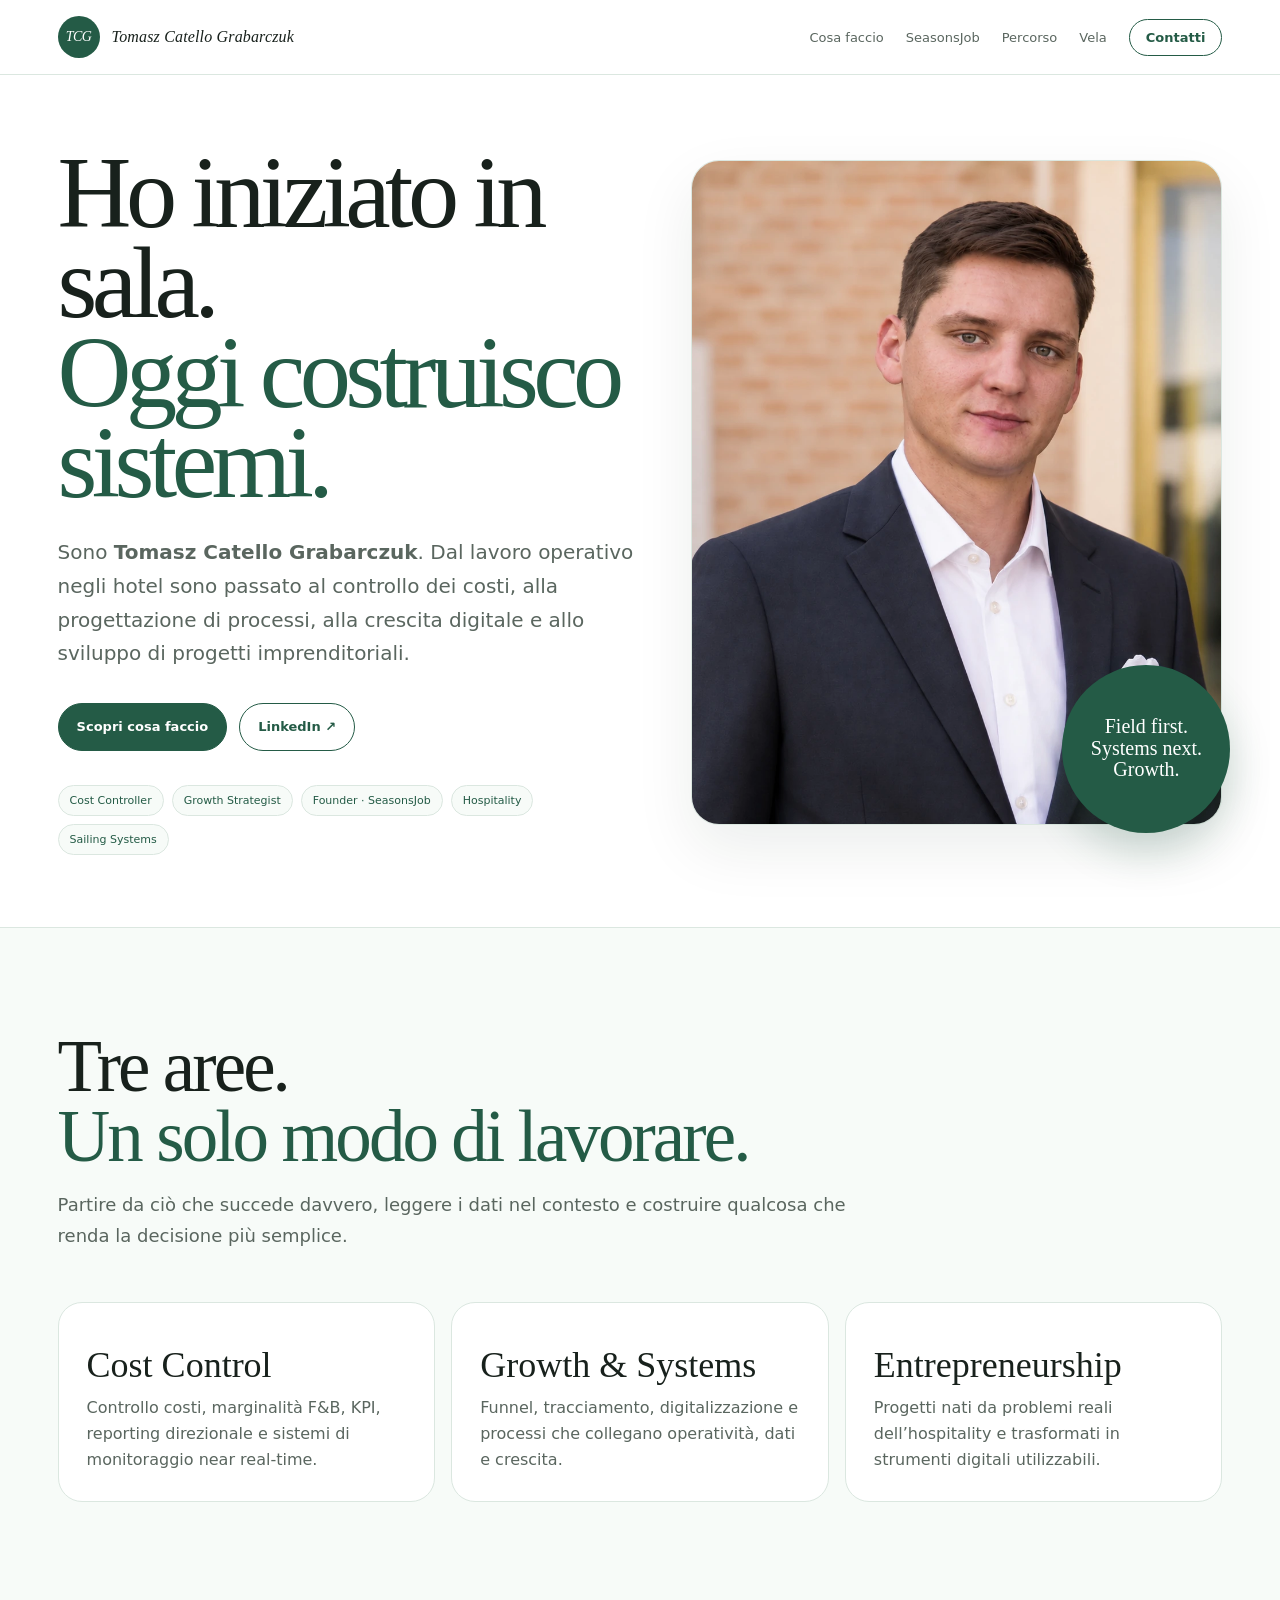
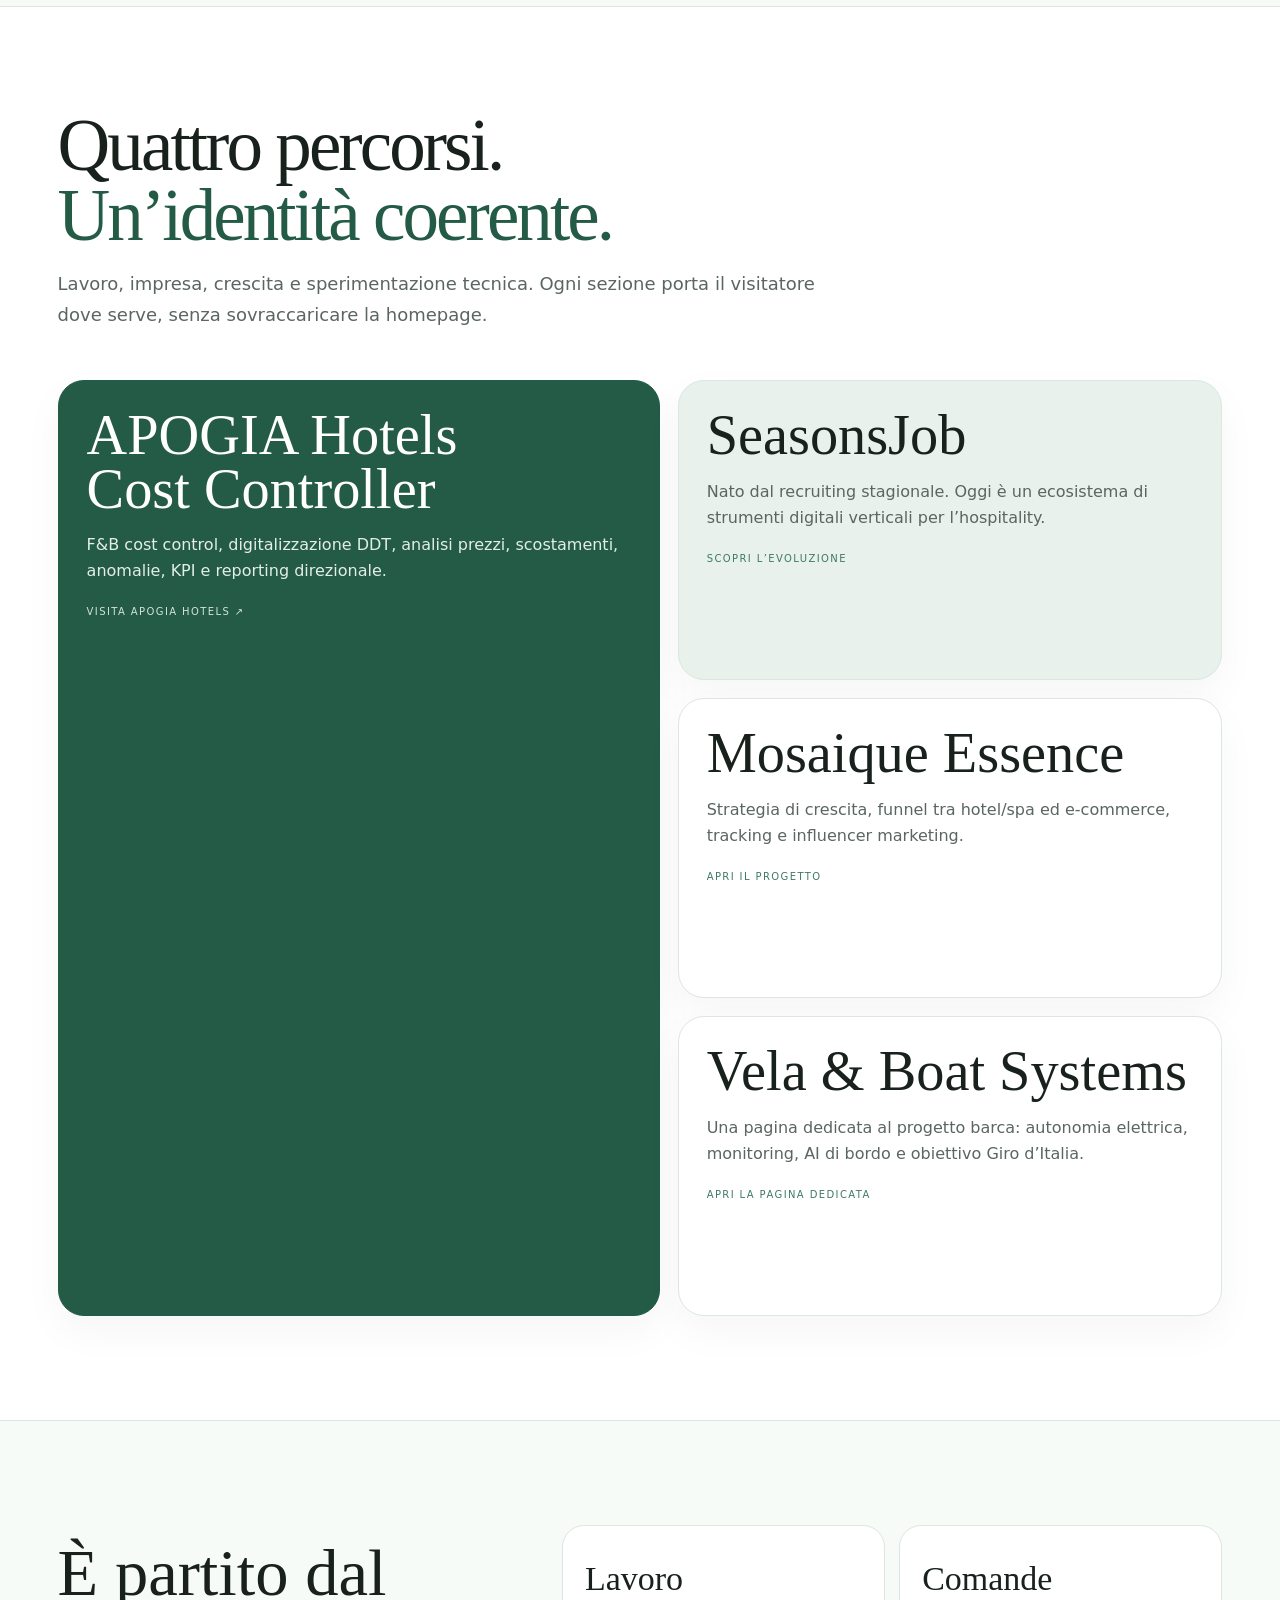
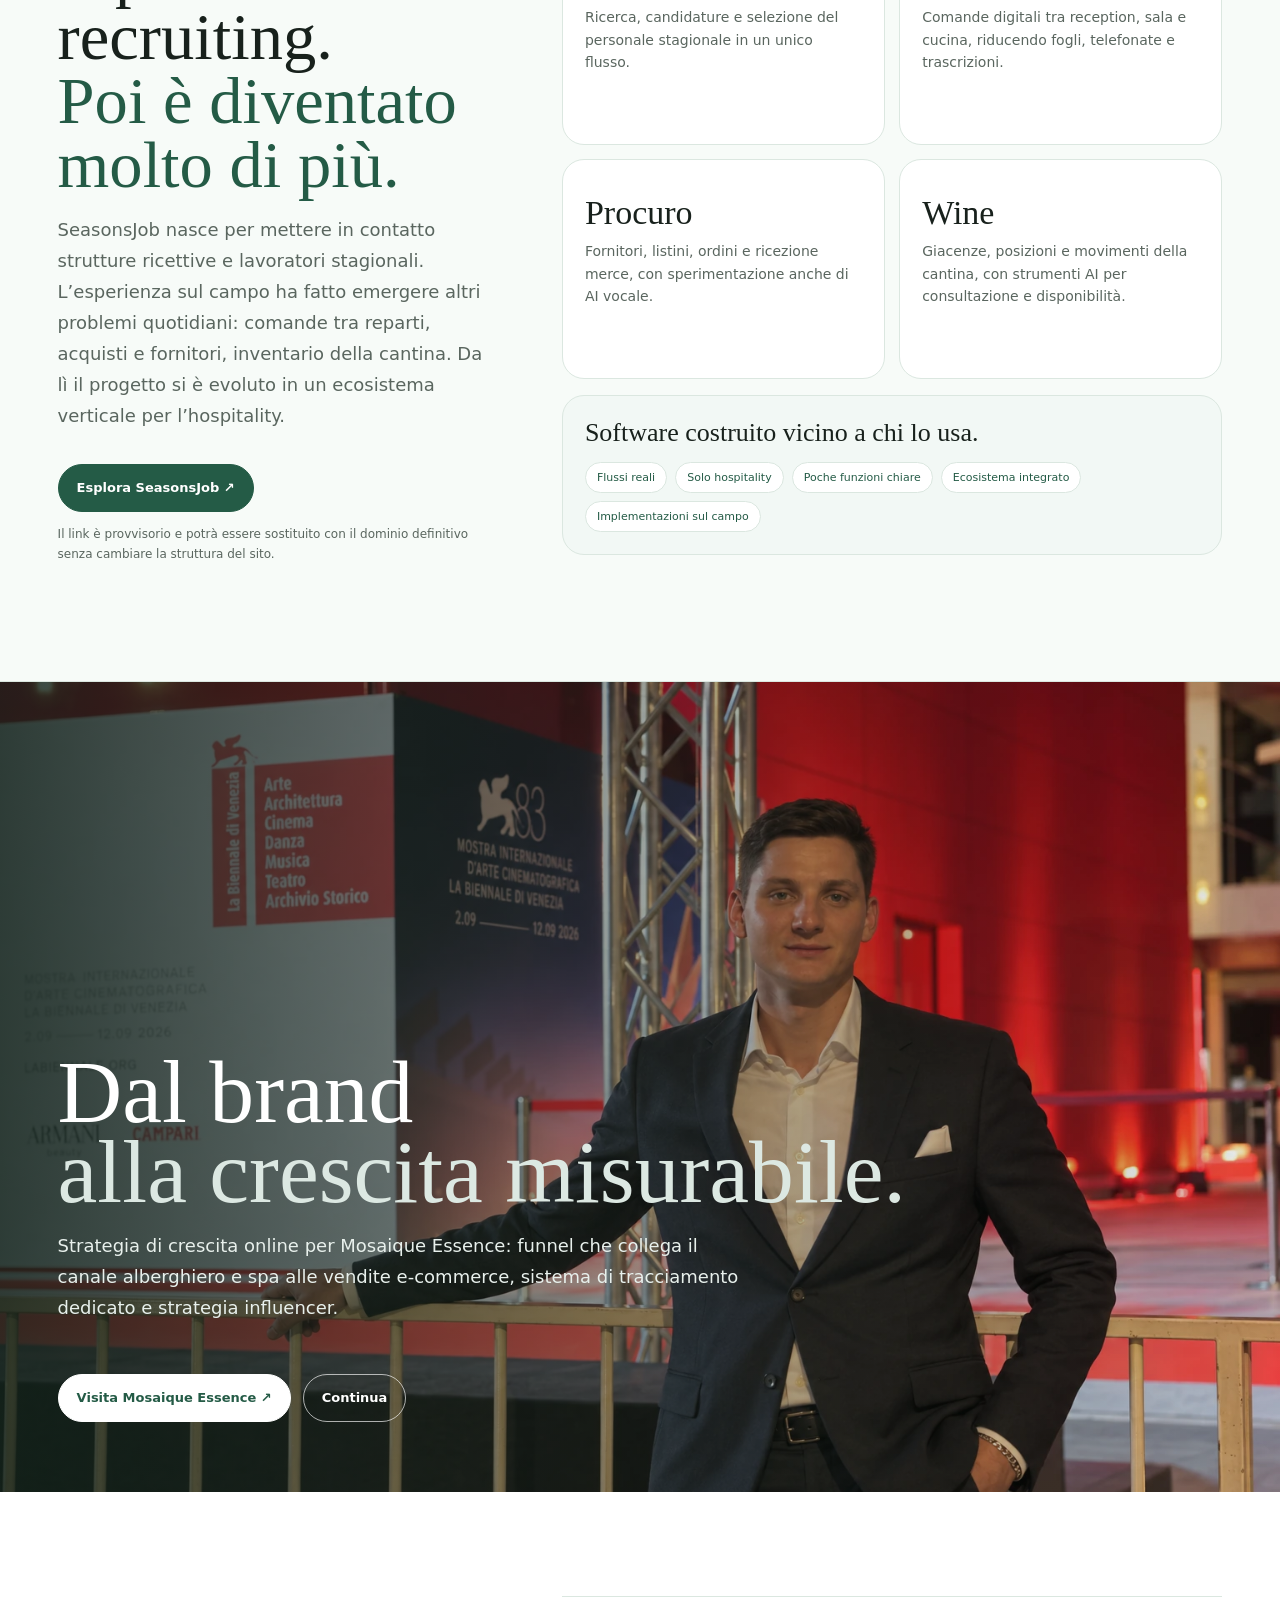
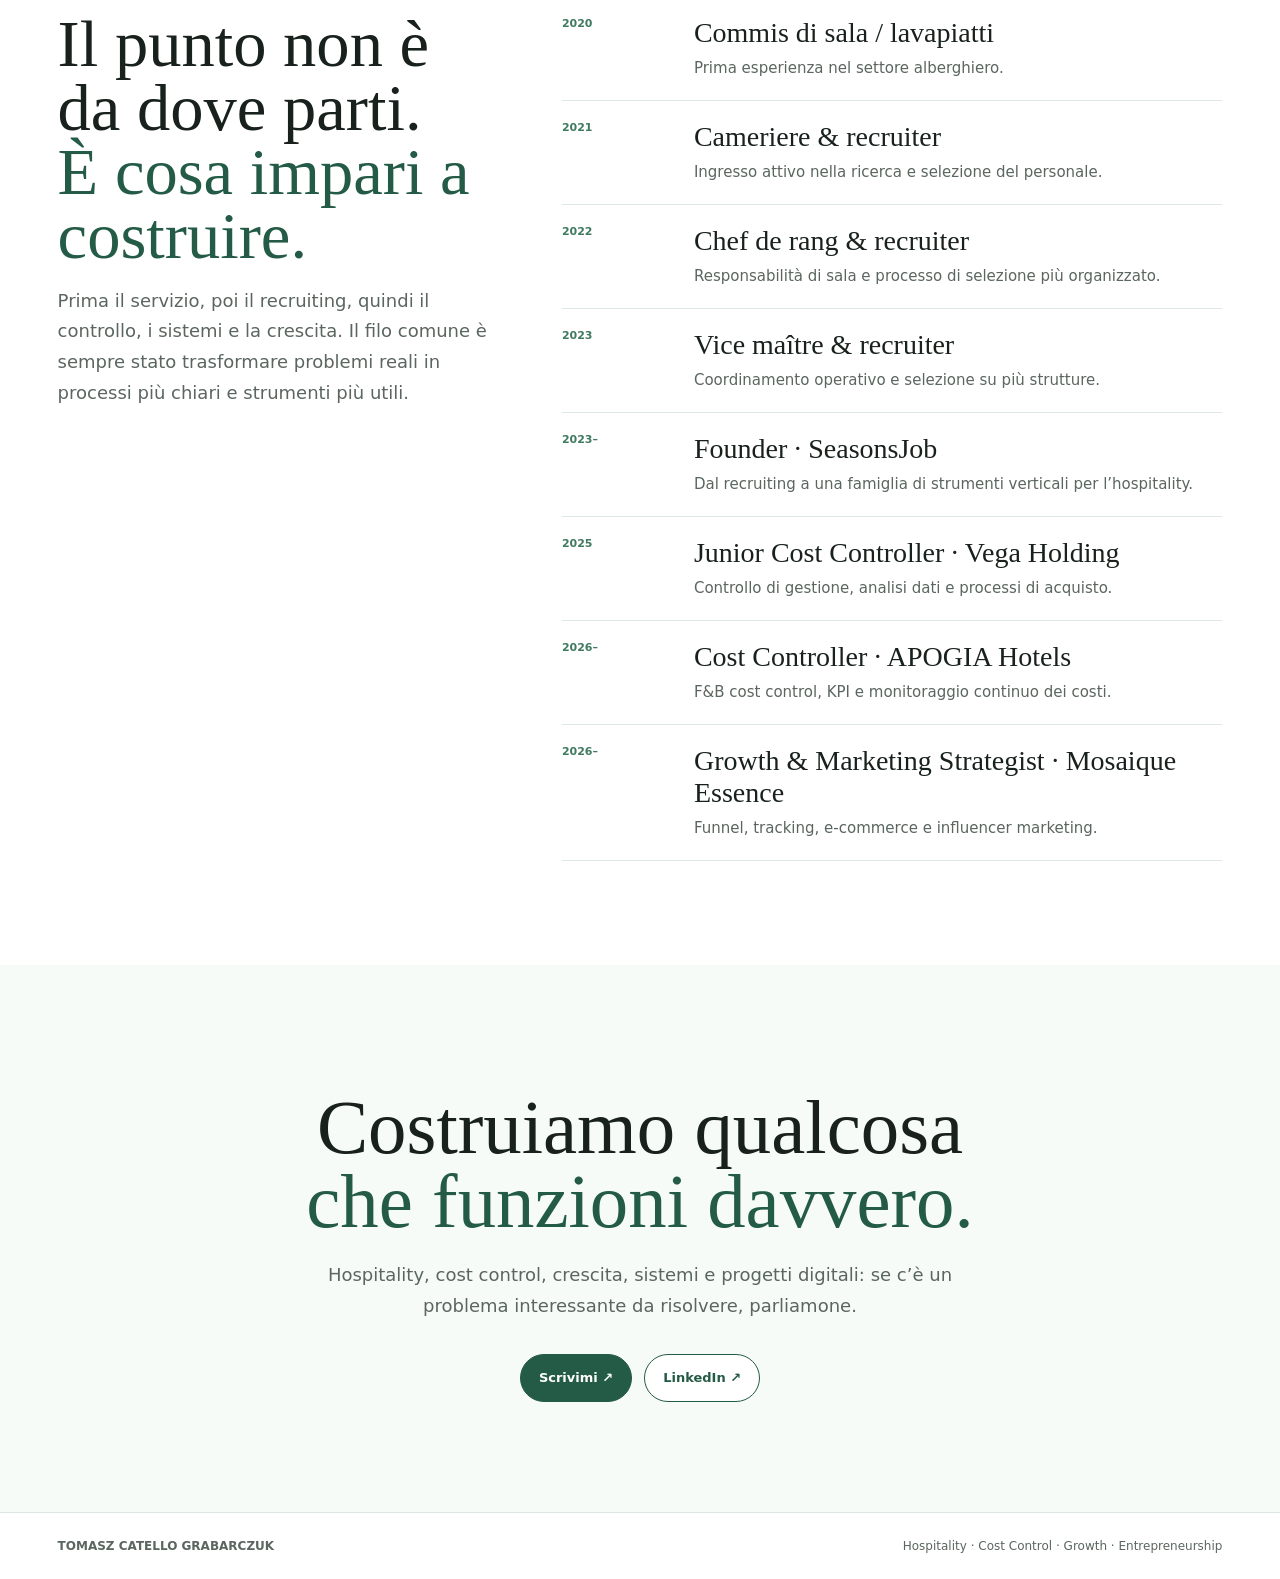
==== commit cc35df02: "fix: align Apogia card, link official website and restore high-quality photos" ====
--- a/index.html
+++ b/index.html
@@ -1 +1 @@
-<!doctype html><html lang="it"><head><meta charset="utf-8"><meta name="viewport" content="width=device-width,initial-scale=1"><title>Tomasz Catello Grabarczuk — Hospitality, Cost Control & Growth</title><meta name="description" content="Tomasz Catello Grabarczuk: hospitality, cost control, growth, SeasonsJob, Mosaique Essence e progetti digitali."><meta name="theme-color" content="#245b46"><meta property="og:type" content="website"><meta property="og:title" content="Tomasz Catello Grabarczuk — Hospitality, Cost Control & Growth"><meta property="og:description" content="Dal lavoro operativo nell’hospitality al cost control, ai sistemi digitali, alla crescita e all’imprenditorialità."><meta property="og:image" content="/assets/portrait.webp"><link rel="icon" href="/favicon.svg" type="image/svg+xml"><link rel="stylesheet" href="/styles.css"></head><body><header><a class="brand" href="#top"><span class="brandmark">TCG</span><span>Tomasz Catello Grabarczuk</span></a><nav><a href="#what">Cosa faccio</a><a href="#seasonsjob">SeasonsJob</a><a href="#journey">Percorso</a><a href="/vela">Vela</a><a class="cta" href="#contact">Contatti</a></nav></header><main id="top"><section class="hero"><div><h1>Ho iniziato in sala.<br><em>Oggi costruisco sistemi.</em></h1><p class="intro">Sono <strong>Tomasz Catello Grabarczuk</strong>. Dal lavoro operativo negli hotel sono passato al controllo dei costi, alla progettazione di processi, alla crescita digitale e allo sviluppo di progetti imprenditoriali.</p><div class="actions"><a class="btn primary" href="#what">Scopri cosa faccio</a><a class="btn secondary" href="https://it.linkedin.com/in/tomasz-grabarczuk-a19716175" target="_blank" rel="noreferrer">LinkedIn ↗</a></div><div class="tags"><span>Cost Controller</span><span>Growth Strategist</span><span>Founder · SeasonsJob</span><span>Hospitality</span><span>Sailing Systems</span></div></div><div class="portrait-wrap"><div class="portrait"><img src="/assets/portrait.webp" alt="Ritratto professionale di Tomasz Catello Grabarczuk"></div><div class="stamp">Field first.<br>Systems next.<br>Growth.</div></div></section><section id="what" class="section soft"><div class="section-head"><div><h2 class="section-title">Tre aree.<br><em>Un solo modo di lavorare.</em></h2><p class="section-lead">Partire da ciò che succede davvero, leggere i dati nel contesto e costruire qualcosa che renda la decisione più semplice.</p></div></div><div class="what-grid"><article class="card"><h3>Cost Control</h3><p>Controllo costi, marginalità F&amp;B, KPI, reporting direzionale e sistemi di monitoraggio near real-time.</p></article><article class="card"><h3>Growth & Systems</h3><p>Funnel, tracciamento, digitalizzazione e processi che collegano operatività, dati e crescita.</p></article><article class="card"><h3>Entrepreneurship</h3><p>Progetti nati da problemi reali dell’hospitality e trasformati in strumenti digitali utilizzabili.</p></article></div></section><section class="section"><div class="section-head"><div><h2 class="section-title">Quattro percorsi.<br><em>Un’identità coerente.</em></h2><p class="section-lead">Lavoro, impresa, crescita e sperimentazione tecnica. Ogni sezione porta il visitatore dove serve, senza sovraccaricare la homepage.</p></div></div><div class="paths"><a class="path big" href="https://it.linkedin.com/in/tomasz-grabarczuk-a19716175" target="_blank" rel="noreferrer"><div><h3>APOGIA Hotels<br>Cost Controller</h3><p>F&amp;B cost control, digitalizzazione DDT, analisi prezzi, scostamenti, anomalie, KPI e reporting direzionale.</p><div class="meta">Profilo professionale ↗</div></div></a><div class="path-stack"><a class="path soft" href="#seasonsjob"><div><h3>SeasonsJob</h3><p>Nato dal recruiting stagionale. Oggi è un ecosistema di strumenti digitali verticali per l’hospitality.</p><div class="meta">Scopri l’evoluzione</div></div></a><a class="path" href="#mosaique"><div><h3>Mosaique Essence</h3><p>Strategia di crescita, funnel tra hotel/spa ed e-commerce, tracking e influencer marketing.</p><div class="meta">Apri il progetto</div></div></a><a class="path" href="/vela"><div><h3>Vela & Boat Systems</h3><p>Una pagina dedicata al progetto barca: autonomia elettrica, monitoring, AI di bordo e obiettivo Giro d’Italia.</p><div class="meta">Apri la pagina dedicata</div></div></a></div></div></section><section id="seasonsjob" class="section soft"><div class="seasons"><div class="story"><h2>È partito dal recruiting.<br><em>Poi è diventato molto di più.</em></h2><p>SeasonsJob nasce per mettere in contatto strutture ricettive e lavoratori stagionali. L’esperienza sul campo ha fatto emergere altri problemi quotidiani: comande tra reparti, acquisti e fornitori, inventario della cantina. Da lì il progetto si è evoluto in un ecosistema verticale per l’hospitality.</p><div class="actions"><a class="btn primary" href="https://seasonsjob-sito.vercel.app/" target="_blank" rel="noreferrer">Esplora SeasonsJob ↗</a></div><p style="font-size:12px">Il link è provvisorio e potrà essere sostituito con il dominio definitivo senza cambiare la struttura del sito.</p></div><div><div class="products"><article class="product"><h3>Lavoro</h3><p>Ricerca, candidature e selezione del personale stagionale in un unico flusso.</p></article><article class="product"><h3>Comande</h3><p>Comande digitali tra reception, sala e cucina, riducendo fogli, telefonate e trascrizioni.</p></article><article class="product"><h3>Procuro</h3><p>Fornitori, listini, ordini e ricezione merce, con sperimentazione anche di AI vocale.</p></article><article class="product"><h3>Wine</h3><p>Giacenze, posizioni e movimenti della cantina, con strumenti AI per consultazione e disponibilità.</p></article></div><div class="principles"><strong>Software costruito vicino a chi lo usa.</strong><div class="chips"><span>Flussi reali</span><span>Solo hospitality</span><span>Poche funzioni chiare</span><span>Ecosistema integrato</span><span>Implementazioni sul campo</span></div></div></div></div></section><section id="mosaique" class="mosaique"><img loading="lazy" decoding="async" src="/assets/mosaique-venezia.webp" alt="Evento Mosaique Essence a Venezia"><div class="mos-copy"><h2>Dal brand<br><em>alla crescita misurabile.</em></h2><p>Strategia di crescita online per Mosaique Essence: funnel che collega il canale alberghiero e spa alle vendite e-commerce, sistema di tracciamento dedicato e strategia influencer.</p><div class="actions"><a class="btn primary" href="https://mosaiquessence.com/" target="_blank" rel="noreferrer">Visita Mosaique Essence ↗</a><a class="btn secondary" href="#journey">Continua</a></div></div></section><section id="journey" class="section"><div class="journey"><div><h2>Il punto non è da dove parti.<br><em>È cosa impari a costruire.</em></h2><p>Prima il servizio, poi il recruiting, quindi il controllo, i sistemi e la crescita. Il filo comune è sempre stato trasformare problemi reali in processi più chiari e strumenti più utili.</p></div><div><div class="timeline-row"><strong>2020</strong><div><h3>Commis di sala / lavapiatti</h3><p>Prima esperienza nel settore alberghiero.</p></div></div><div class="timeline-row"><strong>2021</strong><div><h3>Cameriere & recruiter</h3><p>Ingresso attivo nella ricerca e selezione del personale.</p></div></div><div class="timeline-row"><strong>2022</strong><div><h3>Chef de rang & recruiter</h3><p>Responsabilità di sala e processo di selezione più organizzato.</p></div></div><div class="timeline-row"><strong>2023</strong><div><h3>Vice maître & recruiter</h3><p>Coordinamento operativo e selezione su più strutture.</p></div></div><div class="timeline-row"><strong>2023–</strong><div><h3>Founder · SeasonsJob</h3><p>Dal recruiting a una famiglia di strumenti verticali per l’hospitality.</p></div></div><div class="timeline-row"><strong>2025</strong><div><h3>Junior Cost Controller · Vega Holding</h3><p>Controllo di gestione, analisi dati e processi di acquisto.</p></div></div><div class="timeline-row"><strong>2026–</strong><div><h3>Cost Controller · APOGIA Hotels</h3><p>F&amp;B cost control, KPI e monitoraggio continuo dei costi.</p></div></div><div class="timeline-row"><strong>2026–</strong><div><h3>Growth & Marketing Strategist · Mosaique Essence</h3><p>Funnel, tracking, e-commerce e influencer marketing.</p></div></div></div></div></section><section id="contact" class="contact"><h2>Costruiamo qualcosa<br><em>che funzioni davvero.</em></h2><p>Hospitality, cost control, crescita, sistemi e progetti digitali: se c’è un problema interessante da risolvere, parliamone.</p><div class="actions"><a class="btn primary" href="mailto:Tomaszcatellograbarczuk@gmail.com">Scrivimi ↗</a><a class="btn secondary" href="https://it.linkedin.com/in/tomasz-grabarczuk-a19716175" target="_blank" rel="noreferrer">LinkedIn ↗</a></div></section></main><footer><strong>TOMASZ CATELLO GRABARCZUK</strong><span>Hospitality · Cost Control · Growth · Entrepreneurship</span></footer></body></html>+<!doctype html><html lang="it"><head><meta charset="utf-8"><meta name="viewport" content="width=device-width,initial-scale=1"><title>Tomasz Catello Grabarczuk — Hospitality, Cost Control & Growth</title><meta name="description" content="Tomasz Catello Grabarczuk: hospitality, cost control, growth, SeasonsJob, Mosaique Essence e progetti digitali."><meta name="theme-color" content="#245b46"><meta property="og:type" content="website"><meta property="og:title" content="Tomasz Catello Grabarczuk — Hospitality, Cost Control & Growth"><meta property="og:description" content="Dal lavoro operativo nell’hospitality al cost control, ai sistemi digitali, alla crescita e all’imprenditorialità."><meta property="og:image" content="/assets/portrait-hq.webp"><link rel="icon" href="/favicon.svg" type="image/svg+xml"><link rel="stylesheet" href="/styles.css"></head><body><header><a class="brand" href="#top"><span class="brandmark">TCG</span><span>Tomasz Catello Grabarczuk</span></a><nav><a href="#what">Cosa faccio</a><a href="#seasonsjob">SeasonsJob</a><a href="#journey">Percorso</a><a href="/vela">Vela</a><a class="cta" href="#contact">Contatti</a></nav></header><main id="top"><section class="hero"><div><h1>Ho iniziato in sala.<br><em>Oggi costruisco sistemi.</em></h1><p class="intro">Sono <strong>Tomasz Catello Grabarczuk</strong>. Dal lavoro operativo negli hotel sono passato al controllo dei costi, alla progettazione di processi, alla crescita digitale e allo sviluppo di progetti imprenditoriali.</p><div class="actions"><a class="btn primary" href="#what">Scopri cosa faccio</a><a class="btn secondary" href="https://it.linkedin.com/in/tomasz-grabarczuk-a19716175" target="_blank" rel="noreferrer">LinkedIn ↗</a></div><div class="tags"><span>Cost Controller</span><span>Growth Strategist</span><span>Founder · SeasonsJob</span><span>Hospitality</span><span>Sailing Systems</span></div></div><div class="portrait-wrap"><div class="portrait"><img src="/assets/portrait-hq.webp" alt="Ritratto professionale di Tomasz Catello Grabarczuk"></div><div class="stamp">Field first.<br>Systems next.<br>Growth.</div></div></section><section id="what" class="section soft"><div class="section-head"><div><h2 class="section-title">Tre aree.<br><em>Un solo modo di lavorare.</em></h2><p class="section-lead">Partire da ciò che succede davvero, leggere i dati nel contesto e costruire qualcosa che renda la decisione più semplice.</p></div></div><div class="what-grid"><article class="card"><h3>Cost Control</h3><p>Controllo costi, marginalità F&amp;B, KPI, reporting direzionale e sistemi di monitoraggio near real-time.</p></article><article class="card"><h3>Growth & Systems</h3><p>Funnel, tracciamento, digitalizzazione e processi che collegano operatività, dati e crescita.</p></article><article class="card"><h3>Entrepreneurship</h3><p>Progetti nati da problemi reali dell’hospitality e trasformati in strumenti digitali utilizzabili.</p></article></div></section><section class="section"><div class="section-head"><div><h2 class="section-title">Quattro percorsi.<br><em>Un’identità coerente.</em></h2><p class="section-lead">Lavoro, impresa, crescita e sperimentazione tecnica. Ogni sezione porta il visitatore dove serve, senza sovraccaricare la homepage.</p></div></div><div class="paths"><a class="path big" href="https://www.apogia.net/" target="_blank" rel="noreferrer"><div><h3>APOGIA Hotels<br>Cost Controller</h3><p>F&amp;B cost control, digitalizzazione DDT, analisi prezzi, scostamenti, anomalie, KPI e reporting direzionale.</p><div class="meta">Visita Apogia Hotels ↗</div></div></a><div class="path-stack"><a class="path soft" href="#seasonsjob"><div><h3>SeasonsJob</h3><p>Nato dal recruiting stagionale. Oggi è un ecosistema di strumenti digitali verticali per l’hospitality.</p><div class="meta">Scopri l’evoluzione</div></div></a><a class="path" href="#mosaique"><div><h3>Mosaique Essence</h3><p>Strategia di crescita, funnel tra hotel/spa ed e-commerce, tracking e influencer marketing.</p><div class="meta">Apri il progetto</div></div></a><a class="path" href="/vela"><div><h3>Vela & Boat Systems</h3><p>Una pagina dedicata al progetto barca: autonomia elettrica, monitoring, AI di bordo e obiettivo Giro d’Italia.</p><div class="meta">Apri la pagina dedicata</div></div></a></div></div></section><section id="seasonsjob" class="section soft"><div class="seasons"><div class="story"><h2>È partito dal recruiting.<br><em>Poi è diventato molto di più.</em></h2><p>SeasonsJob nasce per mettere in contatto strutture ricettive e lavoratori stagionali. L’esperienza sul campo ha fatto emergere altri problemi quotidiani: comande tra reparti, acquisti e fornitori, inventario della cantina. Da lì il progetto si è evoluto in un ecosistema verticale per l’hospitality.</p><div class="actions"><a class="btn primary" href="https://seasonsjob-sito.vercel.app/" target="_blank" rel="noreferrer">Esplora SeasonsJob ↗</a></div><p style="font-size:12px">Il link è provvisorio e potrà essere sostituito con il dominio definitivo senza cambiare la struttura del sito.</p></div><div><div class="products"><article class="product"><h3>Lavoro</h3><p>Ricerca, candidature e selezione del personale stagionale in un unico flusso.</p></article><article class="product"><h3>Comande</h3><p>Comande digitali tra reception, sala e cucina, riducendo fogli, telefonate e trascrizioni.</p></article><article class="product"><h3>Procuro</h3><p>Fornitori, listini, ordini e ricezione merce, con sperimentazione anche di AI vocale.</p></article><article class="product"><h3>Wine</h3><p>Giacenze, posizioni e movimenti della cantina, con strumenti AI per consultazione e disponibilità.</p></article></div><div class="principles"><strong>Software costruito vicino a chi lo usa.</strong><div class="chips"><span>Flussi reali</span><span>Solo hospitality</span><span>Poche funzioni chiare</span><span>Ecosistema integrato</span><span>Implementazioni sul campo</span></div></div></div></div></section><section id="mosaique" class="mosaique"><img loading="lazy" decoding="async" src="/assets/mosaique-venezia-hq.webp" alt="Evento Mosaique Essence a Venezia"><div class="mos-copy"><h2>Dal brand<br><em>alla crescita misurabile.</em></h2><p>Strategia di crescita online per Mosaique Essence: funnel che collega il canale alberghiero e spa alle vendite e-commerce, sistema di tracciamento dedicato e strategia influencer.</p><div class="actions"><a class="btn primary" href="https://mosaiquessence.com/" target="_blank" rel="noreferrer">Visita Mosaique Essence ↗</a><a class="btn secondary" href="#journey">Continua</a></div></div></section><section id="journey" class="section"><div class="journey"><div><h2>Il punto non è da dove parti.<br><em>È cosa impari a costruire.</em></h2><p>Prima il servizio, poi il recruiting, quindi il controllo, i sistemi e la crescita. Il filo comune è sempre stato trasformare problemi reali in processi più chiari e strumenti più utili.</p></div><div><div class="timeline-row"><strong>2020</strong><div><h3>Commis di sala / lavapiatti</h3><p>Prima esperienza nel settore alberghiero.</p></div></div><div class="timeline-row"><strong>2021</strong><div><h3>Cameriere & recruiter</h3><p>Ingresso attivo nella ricerca e selezione del personale.</p></div></div><div class="timeline-row"><strong>2022</strong><div><h3>Chef de rang & recruiter</h3><p>Responsabilità di sala e processo di selezione più organizzato.</p></div></div><div class="timeline-row"><strong>2023</strong><div><h3>Vice maître & recruiter</h3><p>Coordinamento operativo e selezione su più strutture.</p></div></div><div class="timeline-row"><strong>2023–</strong><div><h3>Founder · SeasonsJob</h3><p>Dal recruiting a una famiglia di strumenti verticali per l’hospitality.</p></div></div><div class="timeline-row"><strong>2025</strong><div><h3>Junior Cost Controller · Vega Holding</h3><p>Controllo di gestione, analisi dati e processi di acquisto.</p></div></div><div class="timeline-row"><strong>2026–</strong><div><h3>Cost Controller · APOGIA Hotels</h3><p>F&amp;B cost control, KPI e monitoraggio continuo dei costi.</p></div></div><div class="timeline-row"><strong>2026–</strong><div><h3>Growth & Marketing Strategist · Mosaique Essence</h3><p>Funnel, tracking, e-commerce e influencer marketing.</p></div></div></div></div></section><section id="contact" class="contact"><h2>Costruiamo qualcosa<br><em>che funzioni davvero.</em></h2><p>Hospitality, cost control, crescita, sistemi e progetti digitali: se c’è un problema interessante da risolvere, parliamone.</p><div class="actions"><a class="btn primary" href="mailto:Tomaszcatellograbarczuk@gmail.com">Scrivimi ↗</a><a class="btn secondary" href="https://it.linkedin.com/in/tomasz-grabarczuk-a19716175" target="_blank" rel="noreferrer">LinkedIn ↗</a></div></section></main><footer><strong>TOMASZ CATELLO GRABARCZUK</strong><span>Hospitality · Cost Control · Growth · Entrepreneurship</span></footer></body></html>
--- a/styles.css
+++ b/styles.css
@@ -1 +1 @@
-:root{--bg:#fff;--paper:#f7fbf8;--text:#18211c;--muted:#5a665f;--line:#dbe7e0;--green:#245b46;--green2:#3f7a61;--soft:#e8f1ec}*{box-sizing:border-box}html{scroll-behavior:smooth}body{margin:0;background:var(--bg);color:var(--text);font-family:Inter,ui-sans-serif,system-ui,-apple-system,BlinkMacSystemFont,"Segoe UI",sans-serif}a{color:inherit;text-decoration:none}img{display:block;max-width:100%}header{position:fixed;inset:0 0 auto;z-index:50;display:flex;align-items:center;justify-content:space-between;padding:16px 4.5vw;background:rgba(255,255,255,.93);backdrop-filter:blur(16px);border-bottom:1px solid var(--line)}.brand{display:flex;align-items:center;gap:12px;font-family:Georgia,"Times New Roman",serif;font-size:16px;font-style:italic;font-weight:400;letter-spacing:.01em;text-transform:none}.brandmark{font-size:14px;letter-spacing:-.04em;flex-shrink:0;width:42px;height:42px;border-radius:50%;display:grid;place-items:center;background:var(--green);color:#fff}nav{display:flex;gap:22px;align-items:center;font-size:13px}nav a{color:var(--muted)}nav a:hover{color:var(--green)}nav .cta{padding:10px 16px;border:1px solid var(--green);border-radius:999px;color:var(--green);font-weight:700}.hero{min-height:100vh;padding:130px 4.5vw 72px;display:grid;grid-template-columns:1.04fr .96fr;gap:4.5vw;align-items:center}.eyebrow{font-size:10px;font-weight:800;letter-spacing:.18em;text-transform:uppercase;color:var(--green2)}h1,h2,h3{font-family:Georgia,"Times New Roman",serif;font-weight:400}.hero h1{margin:18px 0 0;font-size:clamp(64px,8vw,118px);line-height:.88;letter-spacing:-.055em}.hero h1 em,.section-title em,.story h2 em,.journey h2 em,.contact h2 em{font-style:normal;color:var(--green)}.intro{max-width:760px;margin:28px 0 0;font-size:20px;line-height:1.68;color:var(--muted)}.actions{display:flex;gap:12px;flex-wrap:wrap;margin-top:32px}.btn{display:inline-flex;align-items:center;justify-content:center;min-height:48px;padding:0 18px;border:1px solid var(--green);border-radius:999px;font-size:13px;font-weight:700;transition:.2s}.btn:hover{transform:translateY(-2px)}.btn.primary{background:var(--green);color:#fff}.btn.secondary{background:#fff;color:var(--green)}.tags{display:flex;gap:8px;flex-wrap:wrap;margin-top:34px}.tags span{padding:8px 11px;border:1px solid var(--line);border-radius:999px;background:var(--paper);font-size:11px;color:var(--green)}.portrait-wrap{position:relative}.portrait{aspect-ratio:4/5;overflow:hidden;border:1px solid var(--line);border-radius:28px;background:var(--paper);box-shadow:0 24px 60px rgba(18,33,28,.08)}.portrait img{width:100%;height:100%;object-fit:cover;object-position:center 22%}.stamp{position:absolute;right:-8px;bottom:-8px;width:168px;height:168px;border-radius:50%;display:grid;place-items:center;text-align:center;padding:24px;background:var(--green);color:#fff;font-family:Georgia,serif;font-size:20px;line-height:1.08;box-shadow:0 18px 40px rgba(36,91,70,.22)}.section{padding:104px 4.5vw}.section.soft{background:var(--paper);border-top:1px solid var(--line);border-bottom:1px solid var(--line)}.section-head{display:grid;grid-template-columns:.3fr 1.7fr;gap:5vw;margin-bottom:50px}.section-title{margin:0;font-size:clamp(44px,5.7vw,78px);line-height:.96;letter-spacing:-.04em}.section-lead{max-width:800px;margin:18px 0 0;font-size:18px;line-height:1.72;color:var(--muted)}.what-grid{display:grid;grid-template-columns:repeat(3,1fr);gap:16px}.card{padding:28px;border:1px solid var(--line);border-radius:24px;background:#fff}.card .n{font-size:10px;font-weight:800;letter-spacing:.15em;color:var(--green2)}.card h3{margin:16px 0 12px;font-size:36px;line-height:1}.card p{margin:0;color:var(--muted);line-height:1.62}.paths{display:grid;grid-template-columns:1.05fr .95fr;gap:18px}.path-stack{display:grid;gap:18px}.path{min-height:300px;padding:28px;border:1px solid var(--line);border-radius:26px;background:#fff;display:flex;flex-direction:column;justify-content:space-between;transition:.25s;box-shadow:0 16px 40px rgba(18,33,28,.04)}.path:hover{transform:translateY(-5px)}.path.big{min-height:640px;background:var(--green);color:#fff;border-color:var(--green)}.path.soft{background:var(--soft)}.path-top{display:flex;justify-content:space-between;font-size:10px;font-weight:800;letter-spacing:.15em;text-transform:uppercase}.path h3{margin:0;font-size:clamp(38px,4.4vw,64px);line-height:.95}.path p{max-width:580px;margin:16px 0 0;color:var(--muted);line-height:1.62}.path.big p{color:#e3eee8}.meta{margin-top:22px;font-size:10px;letter-spacing:.14em;text-transform:uppercase;color:var(--green2)}.path.big .meta{color:#d3e3db}.seasons{display:grid;grid-template-columns:.8fr 1.2fr;gap:5vw;align-items:start}.story h2,.journey h2{margin:16px 0 0;font-size:clamp(46px,5.2vw,74px);line-height:.96}.story p,.journey p{font-size:18px;line-height:1.72;color:var(--muted)}.products{display:grid;grid-template-columns:1fr 1fr;gap:14px}.product{min-height:220px;padding:22px;border:1px solid var(--line);border-radius:22px;background:#fff}.product small{font-size:9px;letter-spacing:.14em;text-transform:uppercase;color:var(--green2);font-weight:800}.product h3{margin:12px 0 8px;font-size:34px}.product p{margin:0;font-size:14px;line-height:1.58;color:var(--muted)}.principles{margin-top:16px;padding:22px;border:1px solid var(--line);border-radius:22px;background:#f2f8f5}.principles strong{font-family:Georgia,serif;font-size:26px;font-weight:400}.chips{display:flex;gap:8px;flex-wrap:wrap;margin-top:14px}.chips span{padding:8px 11px;border:1px solid var(--line);border-radius:999px;background:#fff;font-size:11px;color:var(--green)}.mosaique{position:relative;min-height:90vh;overflow:hidden;background:#102119;color:#fff}.mosaique img{position:absolute;inset:0;width:100%;height:100%;object-fit:cover}.mosaique:after{content:"";position:absolute;inset:0;background:linear-gradient(90deg,rgba(16,33,25,.84),rgba(16,33,25,.38) 55%,rgba(16,33,25,.08))}.mos-copy{position:relative;z-index:2;min-height:90vh;padding:115px 4.5vw 70px;display:flex;flex-direction:column;justify-content:flex-end}.mos-copy h2{max-width:860px;margin:16px 0 0;font-size:clamp(56px,7vw,104px);line-height:.9}.mos-copy h2 em{font-style:normal;color:#dce8e2}.mos-copy p{max-width:700px;font-size:18px;line-height:1.72;color:#e8f0ec}.mos-copy .btn.primary{background:#fff;color:var(--green);border-color:#fff}.mos-copy .btn.secondary{background:transparent;color:#fff;border-color:rgba(255,255,255,.65)}.journey{display:grid;grid-template-columns:.8fr 1.2fr;gap:5vw}.timeline-row{display:grid;grid-template-columns:110px 1fr;gap:22px;padding:20px 0;border-top:1px solid var(--line)}.timeline-row:last-child{border-bottom:1px solid var(--line)}.timeline-row strong{font-size:11px;color:var(--green2)}.timeline-row h3{margin:0;font-size:28px}.timeline-row p{margin:7px 0 0;font-size:15px;line-height:1.6}.contact{padding:110px 4.5vw;text-align:center;background:var(--paper)}.contact h2{max-width:950px;margin:16px auto 0;font-size:clamp(48px,6vw,82px);line-height:.96}.contact p{max-width:680px;margin:22px auto 0;font-size:18px;line-height:1.7;color:var(--muted)}.contact .actions{justify-content:center}footer{display:flex;justify-content:space-between;gap:18px;padding:26px 4.5vw;border-top:1px solid var(--line);font-size:12px;color:var(--muted)}@media(max-width:980px){nav a:not(.cta){display:none}.hero,.section-head,.paths,.seasons,.journey{grid-template-columns:1fr}.what-grid,.products{grid-template-columns:1fr}.hero{padding-top:118px}.stamp{display:none}.path.big{min-height:420px}}@media(max-width:620px){header{padding:14px 18px}.brand span:last-child{display:none}.hero,.section,.mos-copy,.contact{padding-left:20px;padding-right:20px}.hero h1{font-size:56px}.intro{font-size:17px}.mos-copy h2{font-size:54px}footer{flex-direction:column;padding:24px 20px}}+:root{--bg:#fff;--paper:#f7fbf8;--text:#18211c;--muted:#5a665f;--line:#dbe7e0;--green:#245b46;--green2:#3f7a61;--soft:#e8f1ec}*{box-sizing:border-box}html{scroll-behavior:smooth}body{margin:0;background:var(--bg);color:var(--text);font-family:Inter,ui-sans-serif,system-ui,-apple-system,BlinkMacSystemFont,"Segoe UI",sans-serif}a{color:inherit;text-decoration:none}img{display:block;max-width:100%}header{position:fixed;inset:0 0 auto;z-index:50;display:flex;align-items:center;justify-content:space-between;padding:16px 4.5vw;background:rgba(255,255,255,.93);backdrop-filter:blur(16px);border-bottom:1px solid var(--line)}.brand{display:flex;align-items:center;gap:12px;font-family:Georgia,"Times New Roman",serif;font-size:16px;font-style:italic;font-weight:400;letter-spacing:.01em;text-transform:none}.brandmark{font-size:14px;letter-spacing:-.04em;flex-shrink:0;width:42px;height:42px;border-radius:50%;display:grid;place-items:center;background:var(--green);color:#fff}nav{display:flex;gap:22px;align-items:center;font-size:13px}nav a{color:var(--muted)}nav a:hover{color:var(--green)}nav .cta{padding:10px 16px;border:1px solid var(--green);border-radius:999px;color:var(--green);font-weight:700}.hero{min-height:100vh;padding:130px 4.5vw 72px;display:grid;grid-template-columns:1.04fr .96fr;gap:4.5vw;align-items:center}.eyebrow{font-size:10px;font-weight:800;letter-spacing:.18em;text-transform:uppercase;color:var(--green2)}h1,h2,h3{font-family:Georgia,"Times New Roman",serif;font-weight:400}.hero h1{margin:18px 0 0;font-size:clamp(64px,8vw,118px);line-height:.88;letter-spacing:-.055em}.hero h1 em,.section-title em,.story h2 em,.journey h2 em,.contact h2 em{font-style:normal;color:var(--green)}.intro{max-width:760px;margin:28px 0 0;font-size:20px;line-height:1.68;color:var(--muted)}.actions{display:flex;gap:12px;flex-wrap:wrap;margin-top:32px}.btn{display:inline-flex;align-items:center;justify-content:center;min-height:48px;padding:0 18px;border:1px solid var(--green);border-radius:999px;font-size:13px;font-weight:700;transition:.2s}.btn:hover{transform:translateY(-2px)}.btn.primary{background:var(--green);color:#fff}.btn.secondary{background:#fff;color:var(--green)}.tags{display:flex;gap:8px;flex-wrap:wrap;margin-top:34px}.tags span{padding:8px 11px;border:1px solid var(--line);border-radius:999px;background:var(--paper);font-size:11px;color:var(--green)}.portrait-wrap{position:relative}.portrait{aspect-ratio:4/5;overflow:hidden;border:1px solid var(--line);border-radius:28px;background:var(--paper);box-shadow:0 24px 60px rgba(18,33,28,.08)}.portrait img{width:100%;height:100%;object-fit:cover;object-position:center 22%}.stamp{position:absolute;right:-8px;bottom:-8px;width:168px;height:168px;border-radius:50%;display:grid;place-items:center;text-align:center;padding:24px;background:var(--green);color:#fff;font-family:Georgia,serif;font-size:20px;line-height:1.08;box-shadow:0 18px 40px rgba(36,91,70,.22)}.section{padding:104px 4.5vw}.section.soft{background:var(--paper);border-top:1px solid var(--line);border-bottom:1px solid var(--line)}.section-head{display:grid;grid-template-columns:1fr;gap:5vw;margin-bottom:50px}.section-title{margin:0;font-size:clamp(44px,5.7vw,78px);line-height:.96;letter-spacing:-.04em}.section-lead{max-width:800px;margin:18px 0 0;font-size:18px;line-height:1.72;color:var(--muted)}.what-grid{display:grid;grid-template-columns:repeat(3,1fr);gap:16px}.card{padding:28px;border:1px solid var(--line);border-radius:24px;background:#fff}.card .n{font-size:10px;font-weight:800;letter-spacing:.15em;color:var(--green2)}.card h3{margin:16px 0 12px;font-size:36px;line-height:1}.card p{margin:0;color:var(--muted);line-height:1.62}.paths{display:grid;grid-template-columns:1.05fr .95fr;gap:18px}.path-stack{display:grid;gap:18px}.path{min-height:300px;padding:28px;border:1px solid var(--line);border-radius:26px;background:#fff;display:flex;flex-direction:column;justify-content:space-between;transition:.25s;box-shadow:0 16px 40px rgba(18,33,28,.04)}.path:hover{transform:translateY(-5px)}.path.big{justify-content:flex-start;min-height:640px;background:var(--green);color:#fff;border-color:var(--green)}.path.soft{background:var(--soft)}.path-top{display:flex;justify-content:space-between;font-size:10px;font-weight:800;letter-spacing:.15em;text-transform:uppercase}.path h3{margin:0;font-size:clamp(38px,4.4vw,64px);line-height:.95}.path p{max-width:580px;margin:16px 0 0;color:var(--muted);line-height:1.62}.path.big p{color:#e3eee8}.meta{margin-top:22px;font-size:10px;letter-spacing:.14em;text-transform:uppercase;color:var(--green2)}.path.big .meta{color:#d3e3db}.seasons{display:grid;grid-template-columns:.8fr 1.2fr;gap:5vw;align-items:start}.story h2,.journey h2{margin:16px 0 0;font-size:clamp(46px,5.2vw,74px);line-height:.96}.story p,.journey p{font-size:18px;line-height:1.72;color:var(--muted)}.products{display:grid;grid-template-columns:1fr 1fr;gap:14px}.product{min-height:220px;padding:22px;border:1px solid var(--line);border-radius:22px;background:#fff}.product small{font-size:9px;letter-spacing:.14em;text-transform:uppercase;color:var(--green2);font-weight:800}.product h3{margin:12px 0 8px;font-size:34px}.product p{margin:0;font-size:14px;line-height:1.58;color:var(--muted)}.principles{margin-top:16px;padding:22px;border:1px solid var(--line);border-radius:22px;background:#f2f8f5}.principles strong{font-family:Georgia,serif;font-size:26px;font-weight:400}.chips{display:flex;gap:8px;flex-wrap:wrap;margin-top:14px}.chips span{padding:8px 11px;border:1px solid var(--line);border-radius:999px;background:#fff;font-size:11px;color:var(--green)}.mosaique{position:relative;min-height:90vh;overflow:hidden;background:#102119;color:#fff}.mosaique img{position:absolute;inset:0;width:100%;height:100%;object-fit:cover}.mosaique:after{content:"";position:absolute;inset:0;background:linear-gradient(90deg,rgba(16,33,25,.84),rgba(16,33,25,.38) 55%,rgba(16,33,25,.08))}.mos-copy{position:relative;z-index:2;min-height:90vh;padding:115px 4.5vw 70px;display:flex;flex-direction:column;justify-content:flex-end}.mos-copy h2{max-width:860px;margin:16px 0 0;font-size:clamp(56px,7vw,104px);line-height:.9}.mos-copy h2 em{font-style:normal;color:#dce8e2}.mos-copy p{max-width:700px;font-size:18px;line-height:1.72;color:#e8f0ec}.mos-copy .btn.primary{background:#fff;color:var(--green);border-color:#fff}.mos-copy .btn.secondary{background:transparent;color:#fff;border-color:rgba(255,255,255,.65)}.journey{display:grid;grid-template-columns:.8fr 1.2fr;gap:5vw}.timeline-row{display:grid;grid-template-columns:110px 1fr;gap:22px;padding:20px 0;border-top:1px solid var(--line)}.timeline-row:last-child{border-bottom:1px solid var(--line)}.timeline-row strong{font-size:11px;color:var(--green2)}.timeline-row h3{margin:0;font-size:28px}.timeline-row p{margin:7px 0 0;font-size:15px;line-height:1.6}.contact{padding:110px 4.5vw;text-align:center;background:var(--paper)}.contact h2{max-width:950px;margin:16px auto 0;font-size:clamp(48px,6vw,82px);line-height:.96}.contact p{max-width:680px;margin:22px auto 0;font-size:18px;line-height:1.7;color:var(--muted)}.contact .actions{justify-content:center}footer{display:flex;justify-content:space-between;gap:18px;padding:26px 4.5vw;border-top:1px solid var(--line);font-size:12px;color:var(--muted)}@media(max-width:980px){nav a:not(.cta){display:none}.hero,.section-head,.paths,.seasons,.journey{grid-template-columns:1fr}.what-grid,.products{grid-template-columns:1fr}.hero{padding-top:118px}.stamp{display:none}.path.big{min-height:420px}}@media(max-width:620px){header{padding:14px 18px}.brand span:last-child{display:none}.hero,.section,.mos-copy,.contact{padding-left:20px;padding-right:20px}.hero h1{font-size:56px}.intro{font-size:17px}.mos-copy h2{font-size:54px}footer{flex-direction:column;padding:24px 20px}}
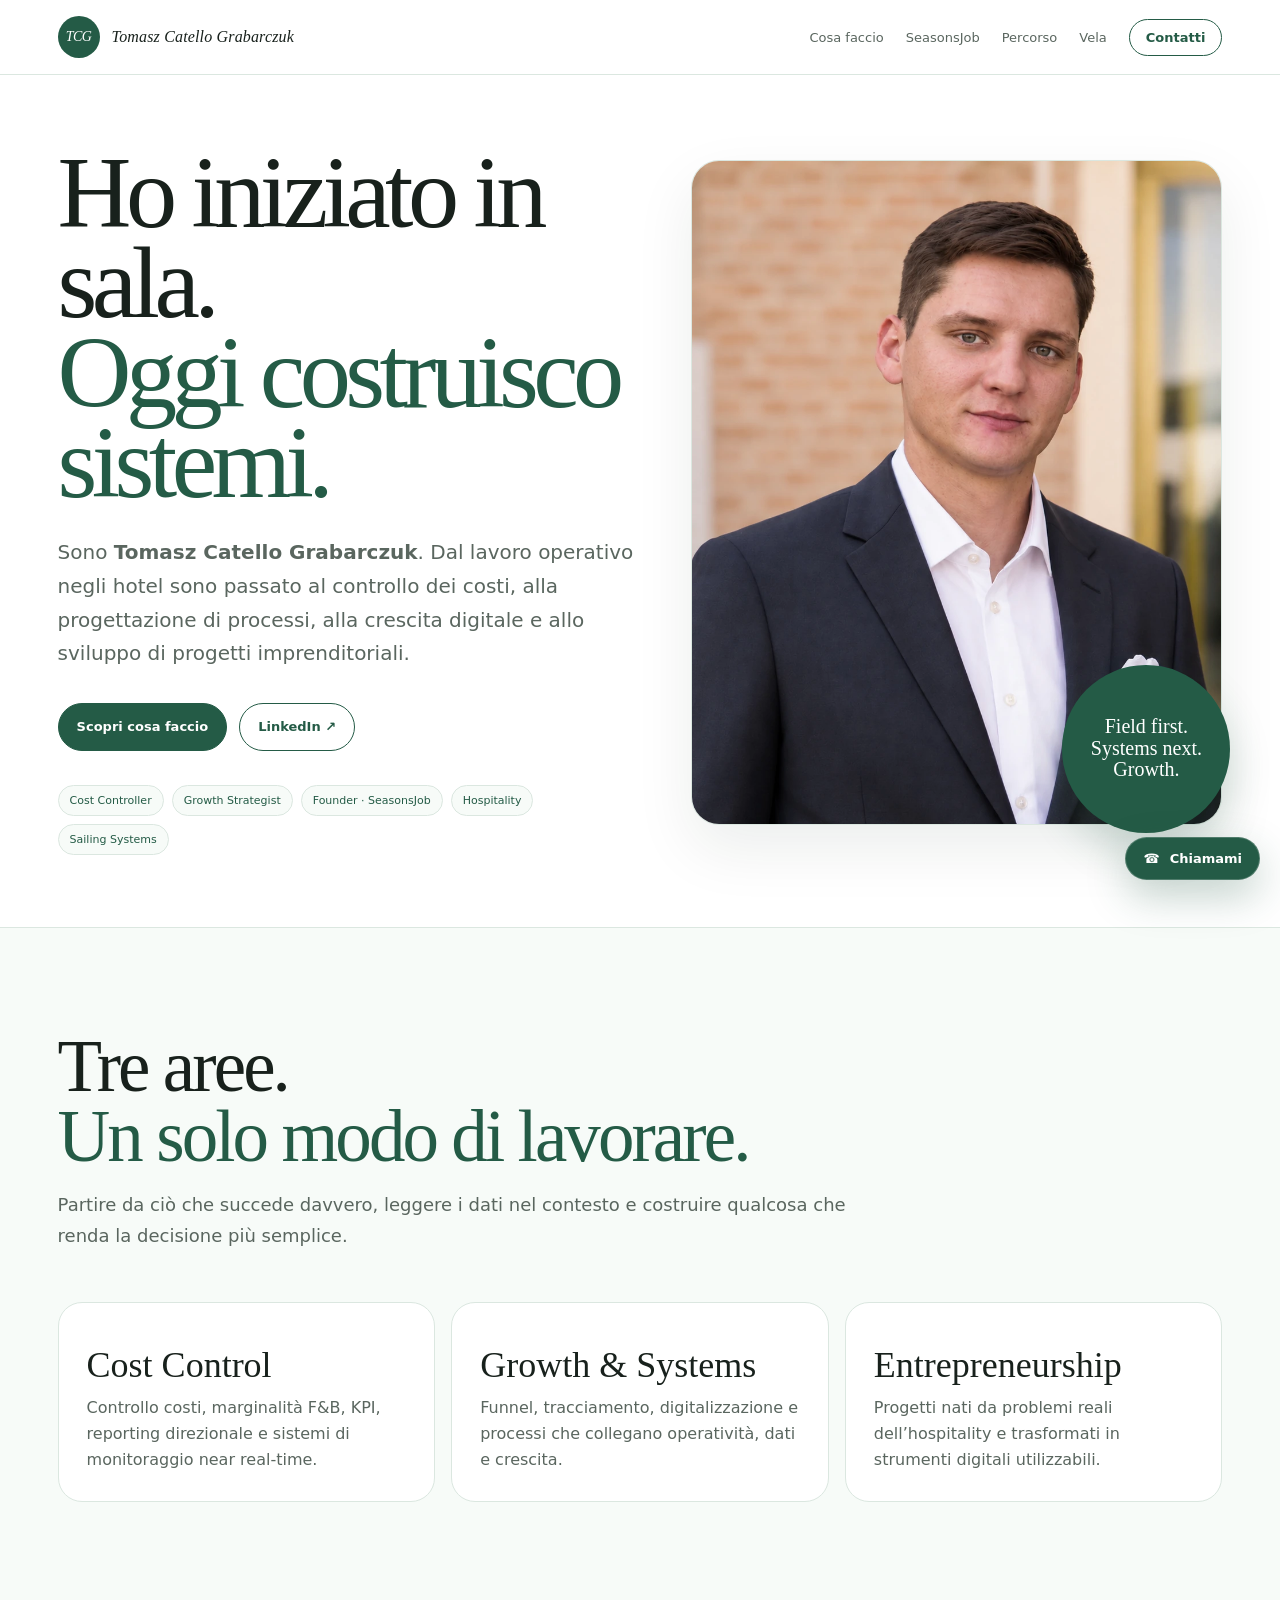
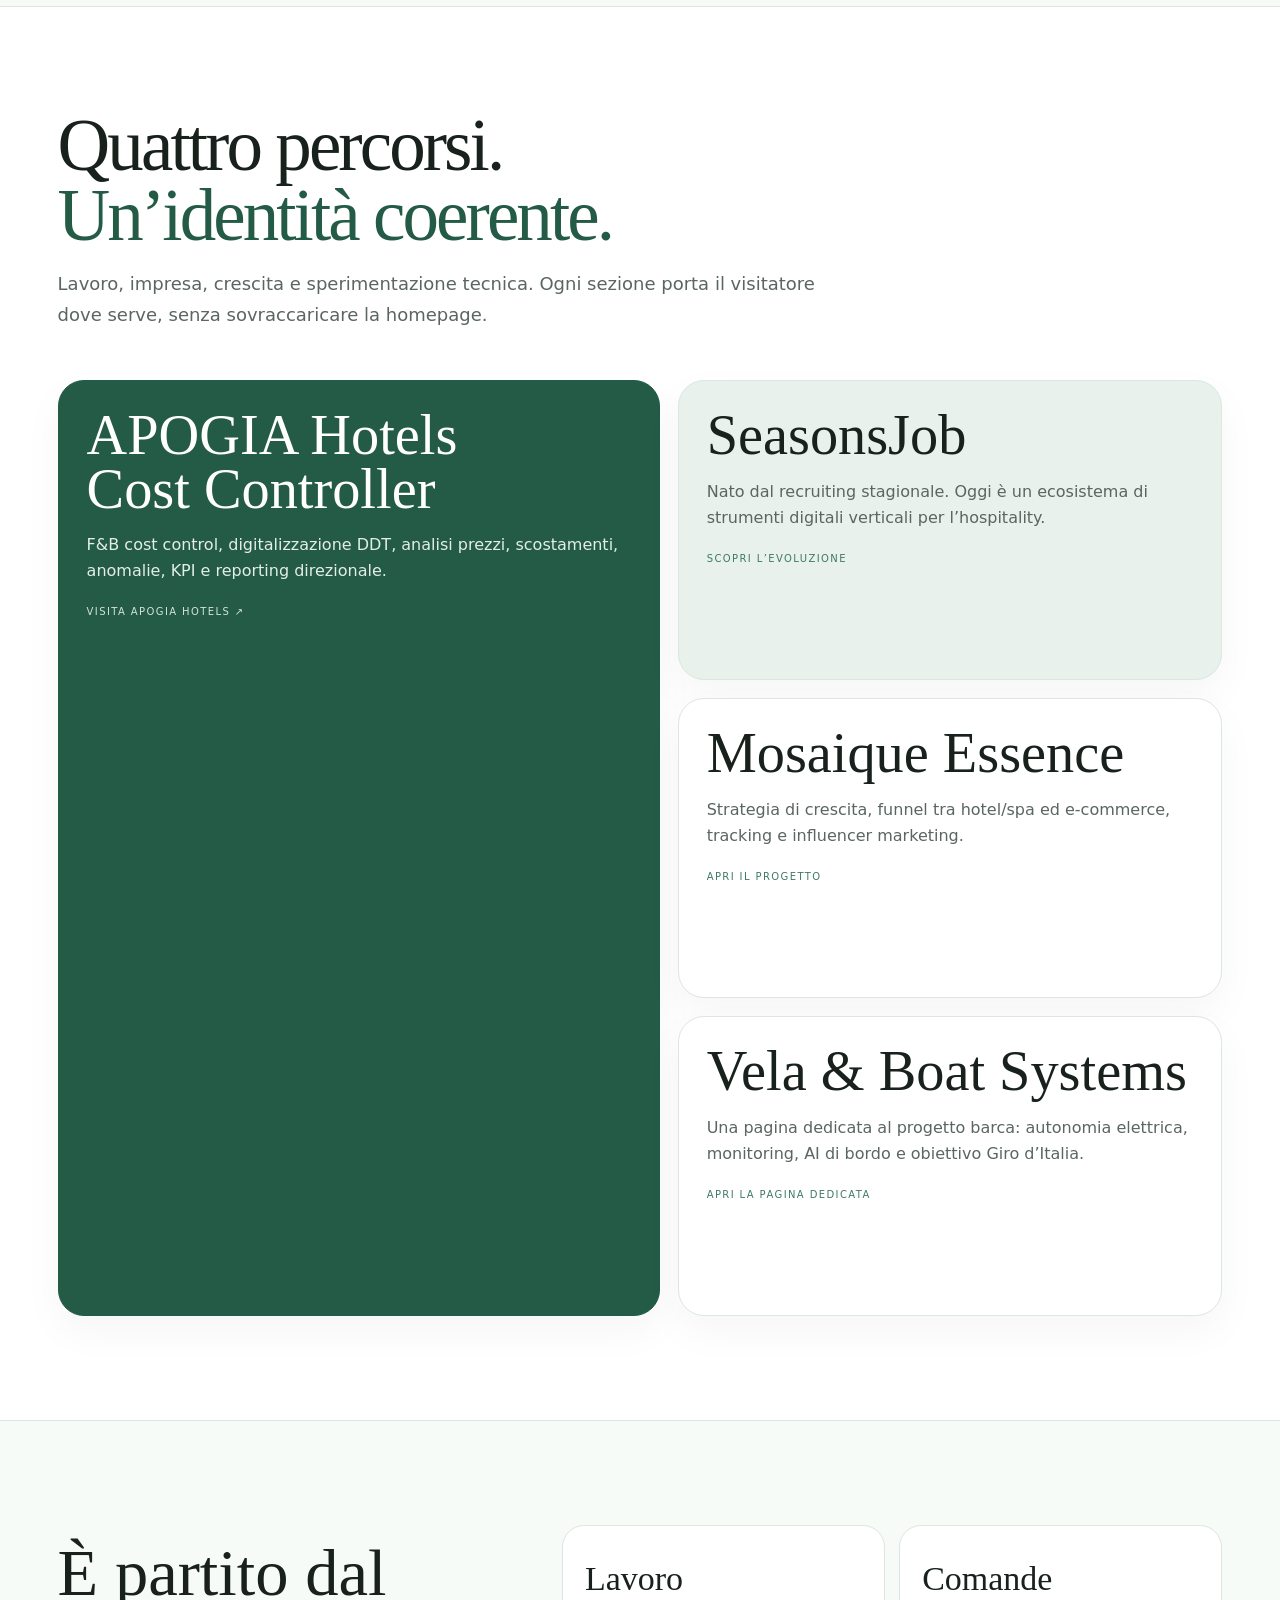
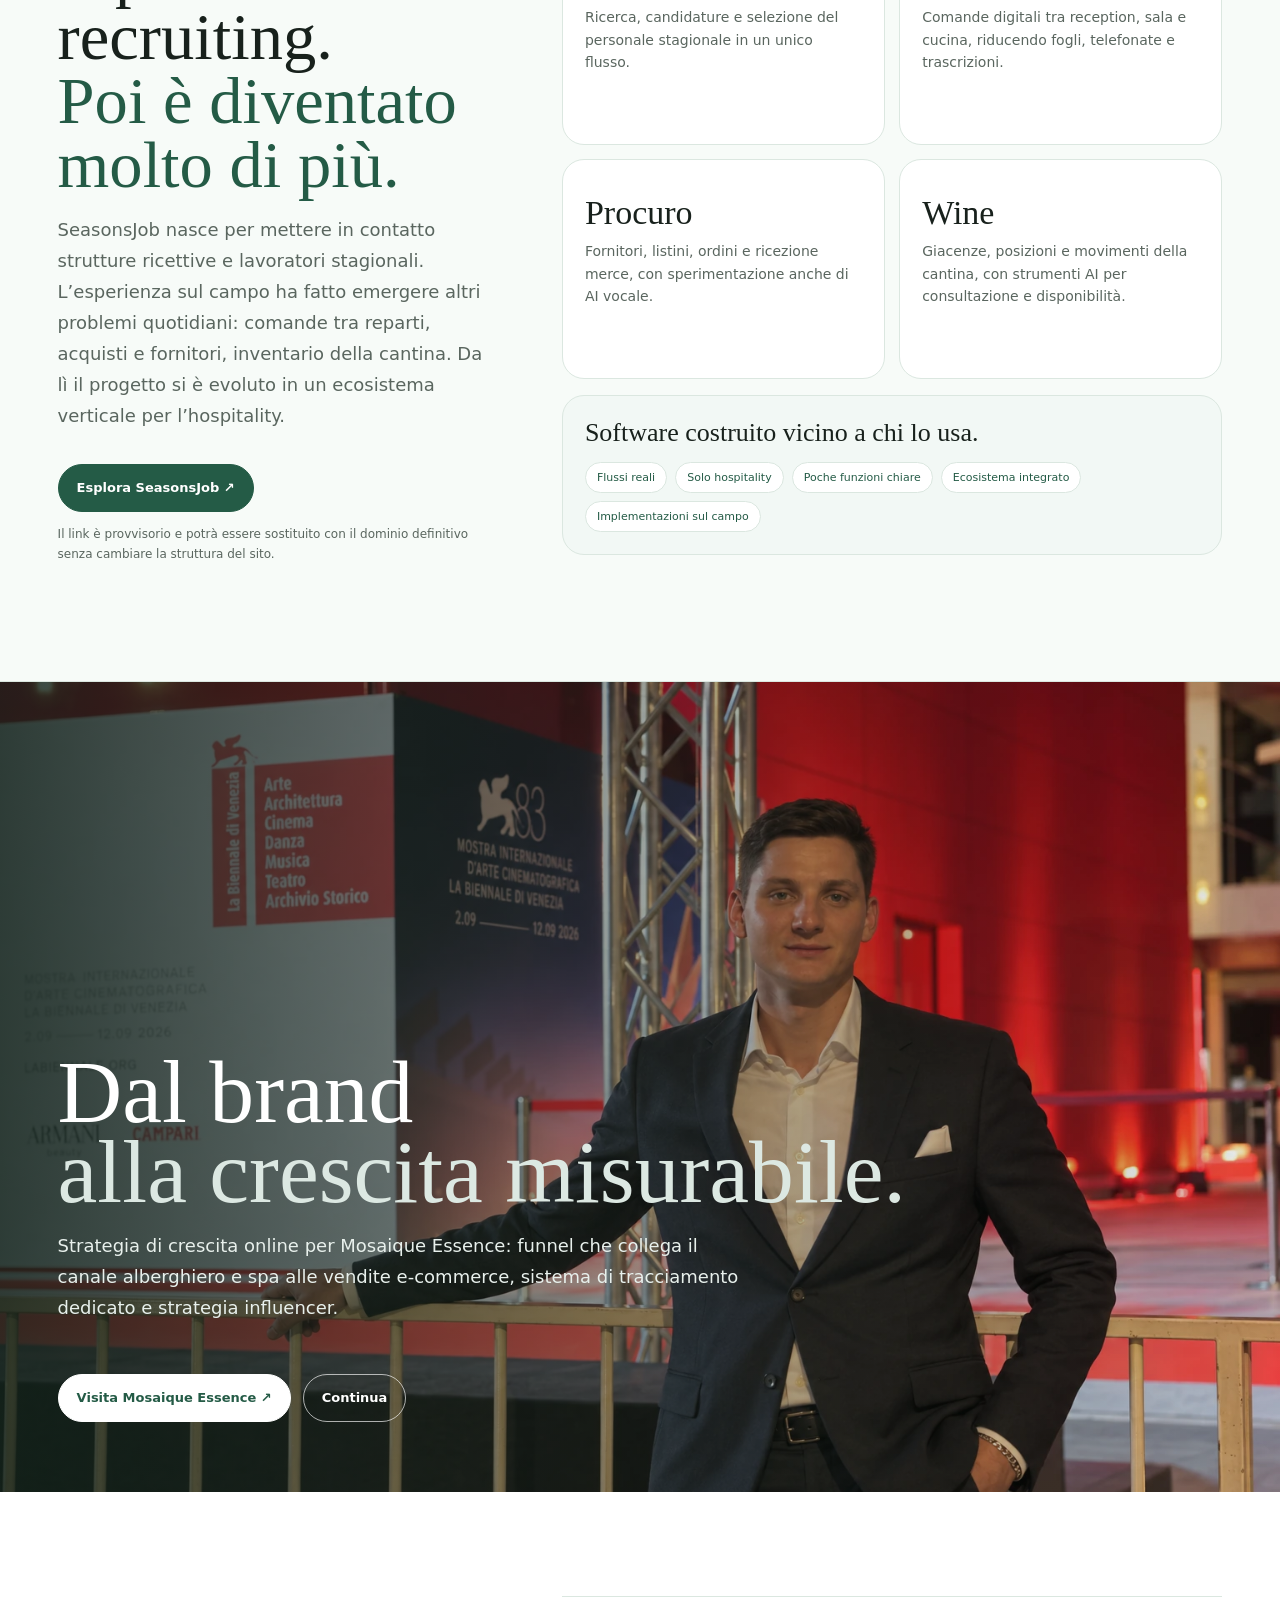
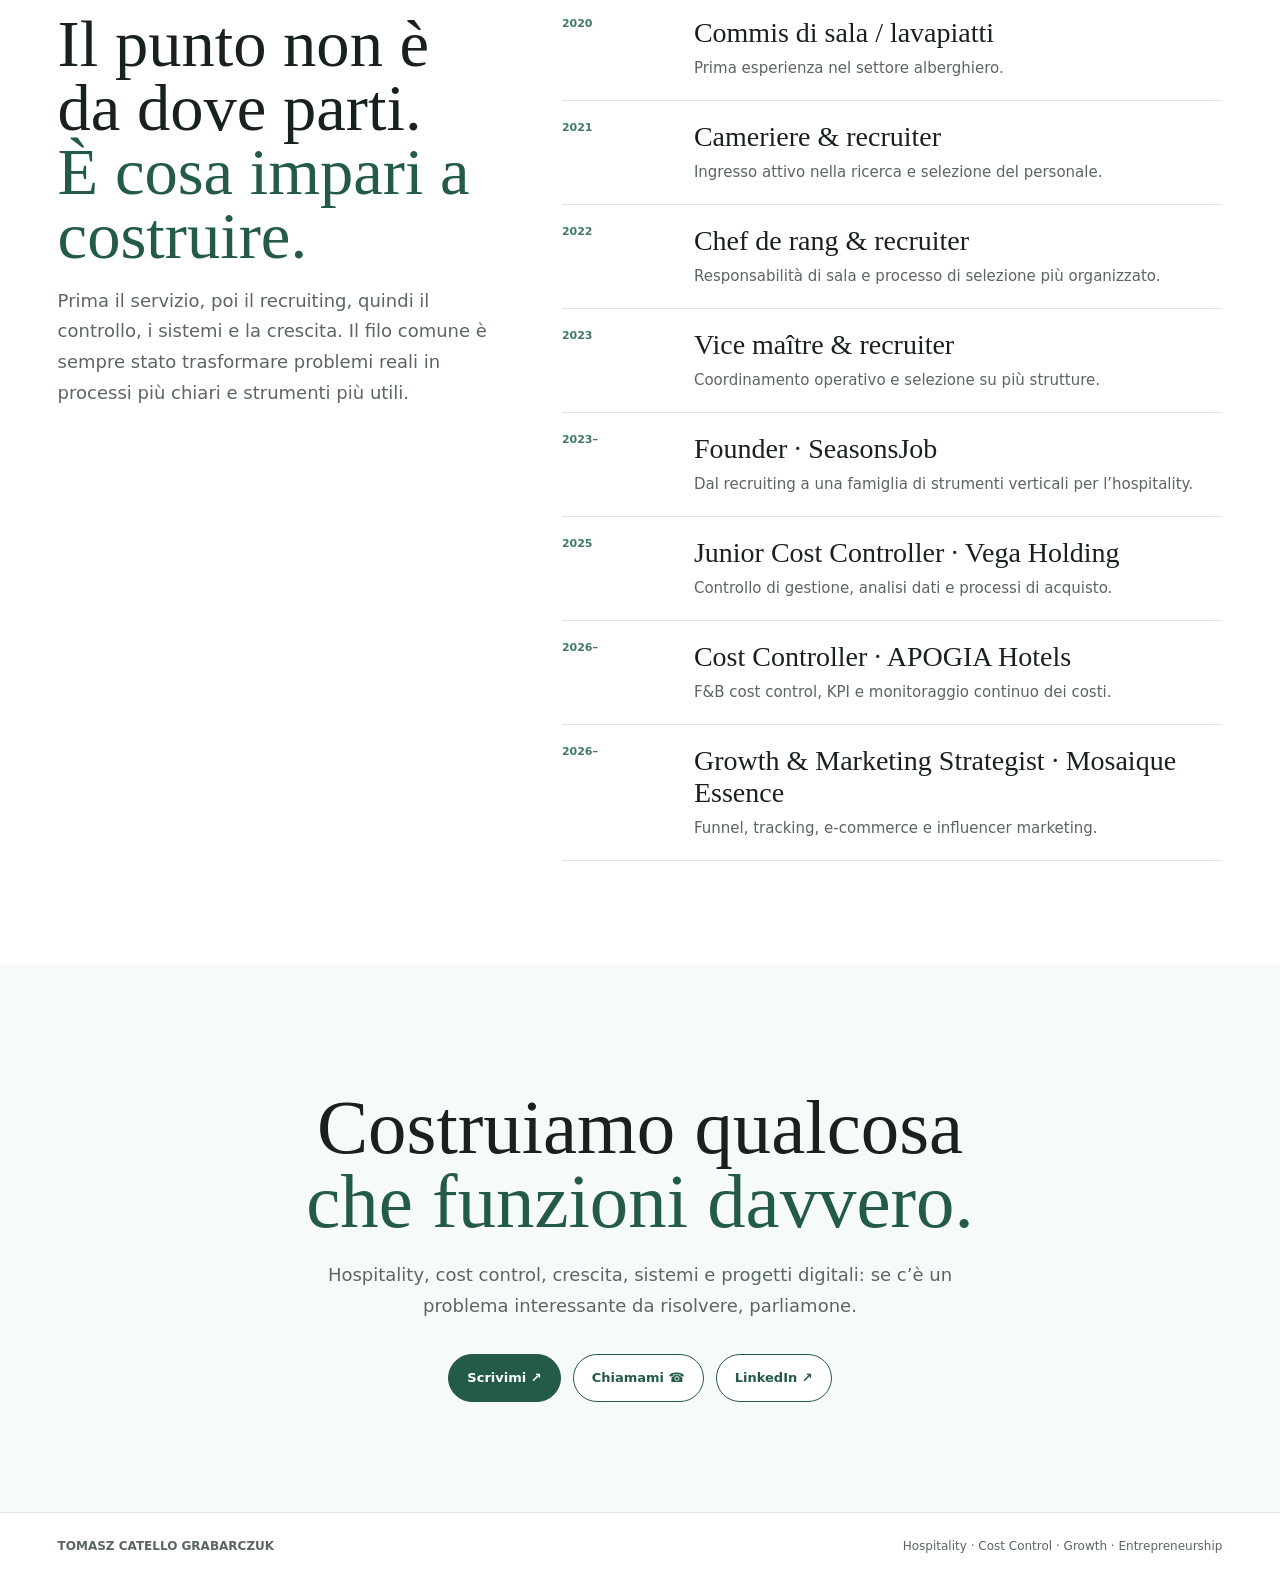
==== commit b7e3be86: "Add direct call CTA" ====
--- a/index.html
+++ b/index.html
@@ -1 +1 @@
-<!doctype html><html lang="it"><head><meta charset="utf-8"><meta name="viewport" content="width=device-width,initial-scale=1"><title>Tomasz Catello Grabarczuk — Hospitality, Cost Control & Growth</title><meta name="description" content="Tomasz Catello Grabarczuk: hospitality, cost control, growth, SeasonsJob, Mosaique Essence e progetti digitali."><meta name="theme-color" content="#245b46"><meta property="og:type" content="website"><meta property="og:title" content="Tomasz Catello Grabarczuk — Hospitality, Cost Control & Growth"><meta property="og:description" content="Dal lavoro operativo nell’hospitality al cost control, ai sistemi digitali, alla crescita e all’imprenditorialità."><meta property="og:image" content="/assets/portrait-hq.webp"><link rel="icon" href="/favicon.svg" type="image/svg+xml"><link rel="stylesheet" href="/styles.css"></head><body><header><a class="brand" href="#top"><span class="brandmark">TCG</span><span>Tomasz Catello Grabarczuk</span></a><nav><a href="#what">Cosa faccio</a><a href="#seasonsjob">SeasonsJob</a><a href="#journey">Percorso</a><a href="/vela">Vela</a><a class="cta" href="#contact">Contatti</a></nav></header><main id="top"><section class="hero"><div><h1>Ho iniziato in sala.<br><em>Oggi costruisco sistemi.</em></h1><p class="intro">Sono <strong>Tomasz Catello Grabarczuk</strong>. Dal lavoro operativo negli hotel sono passato al controllo dei costi, alla progettazione di processi, alla crescita digitale e allo sviluppo di progetti imprenditoriali.</p><div class="actions"><a class="btn primary" href="#what">Scopri cosa faccio</a><a class="btn secondary" href="https://it.linkedin.com/in/tomasz-grabarczuk-a19716175" target="_blank" rel="noreferrer">LinkedIn ↗</a></div><div class="tags"><span>Cost Controller</span><span>Growth Strategist</span><span>Founder · SeasonsJob</span><span>Hospitality</span><span>Sailing Systems</span></div></div><div class="portrait-wrap"><div class="portrait"><img src="/assets/portrait-hq.webp" alt="Ritratto professionale di Tomasz Catello Grabarczuk"></div><div class="stamp">Field first.<br>Systems next.<br>Growth.</div></div></section><section id="what" class="section soft"><div class="section-head"><div><h2 class="section-title">Tre aree.<br><em>Un solo modo di lavorare.</em></h2><p class="section-lead">Partire da ciò che succede davvero, leggere i dati nel contesto e costruire qualcosa che renda la decisione più semplice.</p></div></div><div class="what-grid"><article class="card"><h3>Cost Control</h3><p>Controllo costi, marginalità F&amp;B, KPI, reporting direzionale e sistemi di monitoraggio near real-time.</p></article><article class="card"><h3>Growth & Systems</h3><p>Funnel, tracciamento, digitalizzazione e processi che collegano operatività, dati e crescita.</p></article><article class="card"><h3>Entrepreneurship</h3><p>Progetti nati da problemi reali dell’hospitality e trasformati in strumenti digitali utilizzabili.</p></article></div></section><section class="section"><div class="section-head"><div><h2 class="section-title">Quattro percorsi.<br><em>Un’identità coerente.</em></h2><p class="section-lead">Lavoro, impresa, crescita e sperimentazione tecnica. Ogni sezione porta il visitatore dove serve, senza sovraccaricare la homepage.</p></div></div><div class="paths"><a class="path big" href="https://www.apogia.net/" target="_blank" rel="noreferrer"><div><h3>APOGIA Hotels<br>Cost Controller</h3><p>F&amp;B cost control, digitalizzazione DDT, analisi prezzi, scostamenti, anomalie, KPI e reporting direzionale.</p><div class="meta">Visita Apogia Hotels ↗</div></div></a><div class="path-stack"><a class="path soft" href="#seasonsjob"><div><h3>SeasonsJob</h3><p>Nato dal recruiting stagionale. Oggi è un ecosistema di strumenti digitali verticali per l’hospitality.</p><div class="meta">Scopri l’evoluzione</div></div></a><a class="path" href="#mosaique"><div><h3>Mosaique Essence</h3><p>Strategia di crescita, funnel tra hotel/spa ed e-commerce, tracking e influencer marketing.</p><div class="meta">Apri il progetto</div></div></a><a class="path" href="/vela"><div><h3>Vela & Boat Systems</h3><p>Una pagina dedicata al progetto barca: autonomia elettrica, monitoring, AI di bordo e obiettivo Giro d’Italia.</p><div class="meta">Apri la pagina dedicata</div></div></a></div></div></section><section id="seasonsjob" class="section soft"><div class="seasons"><div class="story"><h2>È partito dal recruiting.<br><em>Poi è diventato molto di più.</em></h2><p>SeasonsJob nasce per mettere in contatto strutture ricettive e lavoratori stagionali. L’esperienza sul campo ha fatto emergere altri problemi quotidiani: comande tra reparti, acquisti e fornitori, inventario della cantina. Da lì il progetto si è evoluto in un ecosistema verticale per l’hospitality.</p><div class="actions"><a class="btn primary" href="https://seasonsjob-sito.vercel.app/" target="_blank" rel="noreferrer">Esplora SeasonsJob ↗</a></div><p style="font-size:12px">Il link è provvisorio e potrà essere sostituito con il dominio definitivo senza cambiare la struttura del sito.</p></div><div><div class="products"><article class="product"><h3>Lavoro</h3><p>Ricerca, candidature e selezione del personale stagionale in un unico flusso.</p></article><article class="product"><h3>Comande</h3><p>Comande digitali tra reception, sala e cucina, riducendo fogli, telefonate e trascrizioni.</p></article><article class="product"><h3>Procuro</h3><p>Fornitori, listini, ordini e ricezione merce, con sperimentazione anche di AI vocale.</p></article><article class="product"><h3>Wine</h3><p>Giacenze, posizioni e movimenti della cantina, con strumenti AI per consultazione e disponibilità.</p></article></div><div class="principles"><strong>Software costruito vicino a chi lo usa.</strong><div class="chips"><span>Flussi reali</span><span>Solo hospitality</span><span>Poche funzioni chiare</span><span>Ecosistema integrato</span><span>Implementazioni sul campo</span></div></div></div></div></section><section id="mosaique" class="mosaique"><img loading="lazy" decoding="async" src="/assets/mosaique-venezia-hq.webp" alt="Evento Mosaique Essence a Venezia"><div class="mos-copy"><h2>Dal brand<br><em>alla crescita misurabile.</em></h2><p>Strategia di crescita online per Mosaique Essence: funnel che collega il canale alberghiero e spa alle vendite e-commerce, sistema di tracciamento dedicato e strategia influencer.</p><div class="actions"><a class="btn primary" href="https://mosaiquessence.com/" target="_blank" rel="noreferrer">Visita Mosaique Essence ↗</a><a class="btn secondary" href="#journey">Continua</a></div></div></section><section id="journey" class="section"><div class="journey"><div><h2>Il punto non è da dove parti.<br><em>È cosa impari a costruire.</em></h2><p>Prima il servizio, poi il recruiting, quindi il controllo, i sistemi e la crescita. Il filo comune è sempre stato trasformare problemi reali in processi più chiari e strumenti più utili.</p></div><div><div class="timeline-row"><strong>2020</strong><div><h3>Commis di sala / lavapiatti</h3><p>Prima esperienza nel settore alberghiero.</p></div></div><div class="timeline-row"><strong>2021</strong><div><h3>Cameriere & recruiter</h3><p>Ingresso attivo nella ricerca e selezione del personale.</p></div></div><div class="timeline-row"><strong>2022</strong><div><h3>Chef de rang & recruiter</h3><p>Responsabilità di sala e processo di selezione più organizzato.</p></div></div><div class="timeline-row"><strong>2023</strong><div><h3>Vice maître & recruiter</h3><p>Coordinamento operativo e selezione su più strutture.</p></div></div><div class="timeline-row"><strong>2023–</strong><div><h3>Founder · SeasonsJob</h3><p>Dal recruiting a una famiglia di strumenti verticali per l’hospitality.</p></div></div><div class="timeline-row"><strong>2025</strong><div><h3>Junior Cost Controller · Vega Holding</h3><p>Controllo di gestione, analisi dati e processi di acquisto.</p></div></div><div class="timeline-row"><strong>2026–</strong><div><h3>Cost Controller · APOGIA Hotels</h3><p>F&amp;B cost control, KPI e monitoraggio continuo dei costi.</p></div></div><div class="timeline-row"><strong>2026–</strong><div><h3>Growth & Marketing Strategist · Mosaique Essence</h3><p>Funnel, tracking, e-commerce e influencer marketing.</p></div></div></div></div></section><section id="contact" class="contact"><h2>Costruiamo qualcosa<br><em>che funzioni davvero.</em></h2><p>Hospitality, cost control, crescita, sistemi e progetti digitali: se c’è un problema interessante da risolvere, parliamone.</p><div class="actions"><a class="btn primary" href="mailto:Tomaszcatellograbarczuk@gmail.com">Scrivimi ↗</a><a class="btn secondary" href="https://it.linkedin.com/in/tomasz-grabarczuk-a19716175" target="_blank" rel="noreferrer">LinkedIn ↗</a></div></section></main><footer><strong>TOMASZ CATELLO GRABARCZUK</strong><span>Hospitality · Cost Control · Growth · Entrepreneurship</span></footer></body></html>+<!doctype html><html lang="it"><head><meta charset="utf-8"><meta name="viewport" content="width=device-width,initial-scale=1"><title>Tomasz Catello Grabarczuk — Hospitality, Cost Control & Growth</title><meta name="description" content="Tomasz Catello Grabarczuk: hospitality, cost control, growth, SeasonsJob, Mosaique Essence e progetti digitali."><meta name="theme-color" content="#245b46"><meta property="og:type" content="website"><meta property="og:title" content="Tomasz Catello Grabarczuk — Hospitality, Cost Control & Growth"><meta property="og:description" content="Dal lavoro operativo nell’hospitality al cost control, ai sistemi digitali, alla crescita e all’imprenditorialità."><meta property="og:image" content="/assets/portrait-hq.webp"><link rel="icon" href="/favicon.svg" type="image/svg+xml"><link rel="stylesheet" href="/styles.css"></head><body><header><a class="brand" href="#top"><span class="brandmark">TCG</span><span>Tomasz Catello Grabarczuk</span></a><nav><a href="#what">Cosa faccio</a><a href="#seasonsjob">SeasonsJob</a><a href="#journey">Percorso</a><a href="/vela">Vela</a><a class="cta" href="#contact">Contatti</a></nav></header><main id="top"><section class="hero"><div><h1>Ho iniziato in sala.<br><em>Oggi costruisco sistemi.</em></h1><p class="intro">Sono <strong>Tomasz Catello Grabarczuk</strong>. Dal lavoro operativo negli hotel sono passato al controllo dei costi, alla progettazione di processi, alla crescita digitale e allo sviluppo di progetti imprenditoriali.</p><div class="actions"><a class="btn primary" href="#what">Scopri cosa faccio</a><a class="btn secondary" href="https://it.linkedin.com/in/tomasz-grabarczuk-a19716175" target="_blank" rel="noreferrer">LinkedIn ↗</a></div><div class="tags"><span>Cost Controller</span><span>Growth Strategist</span><span>Founder · SeasonsJob</span><span>Hospitality</span><span>Sailing Systems</span></div></div><div class="portrait-wrap"><div class="portrait"><img src="/assets/portrait-hq.webp" alt="Ritratto professionale di Tomasz Catello Grabarczuk"></div><div class="stamp">Field first.<br>Systems next.<br>Growth.</div></div></section><section id="what" class="section soft"><div class="section-head"><div><h2 class="section-title">Tre aree.<br><em>Un solo modo di lavorare.</em></h2><p class="section-lead">Partire da ciò che succede davvero, leggere i dati nel contesto e costruire qualcosa che renda la decisione più semplice.</p></div></div><div class="what-grid"><article class="card"><h3>Cost Control</h3><p>Controllo costi, marginalità F&amp;B, KPI, reporting direzionale e sistemi di monitoraggio near real-time.</p></article><article class="card"><h3>Growth & Systems</h3><p>Funnel, tracciamento, digitalizzazione e processi che collegano operatività, dati e crescita.</p></article><article class="card"><h3>Entrepreneurship</h3><p>Progetti nati da problemi reali dell’hospitality e trasformati in strumenti digitali utilizzabili.</p></article></div></section><section class="section"><div class="section-head"><div><h2 class="section-title">Quattro percorsi.<br><em>Un’identità coerente.</em></h2><p class="section-lead">Lavoro, impresa, crescita e sperimentazione tecnica. Ogni sezione porta il visitatore dove serve, senza sovraccaricare la homepage.</p></div></div><div class="paths"><a class="path big" href="https://www.apogia.net/" target="_blank" rel="noreferrer"><div><h3>APOGIA Hotels<br>Cost Controller</h3><p>F&amp;B cost control, digitalizzazione DDT, analisi prezzi, scostamenti, anomalie, KPI e reporting direzionale.</p><div class="meta">Visita Apogia Hotels ↗</div></div></a><div class="path-stack"><a class="path soft" href="#seasonsjob"><div><h3>SeasonsJob</h3><p>Nato dal recruiting stagionale. Oggi è un ecosistema di strumenti digitali verticali per l’hospitality.</p><div class="meta">Scopri l’evoluzione</div></div></a><a class="path" href="#mosaique"><div><h3>Mosaique Essence</h3><p>Strategia di crescita, funnel tra hotel/spa ed e-commerce, tracking e influencer marketing.</p><div class="meta">Apri il progetto</div></div></a><a class="path" href="/vela"><div><h3>Vela & Boat Systems</h3><p>Una pagina dedicata al progetto barca: autonomia elettrica, monitoring, AI di bordo e obiettivo Giro d’Italia.</p><div class="meta">Apri la pagina dedicata</div></div></a></div></div></section><section id="seasonsjob" class="section soft"><div class="seasons"><div class="story"><h2>È partito dal recruiting.<br><em>Poi è diventato molto di più.</em></h2><p>SeasonsJob nasce per mettere in contatto strutture ricettive e lavoratori stagionali. L’esperienza sul campo ha fatto emergere altri problemi quotidiani: comande tra reparti, acquisti e fornitori, inventario della cantina. Da lì il progetto si è evoluto in un ecosistema verticale per l’hospitality.</p><div class="actions"><a class="btn primary" href="https://seasonsjob-sito.vercel.app/" target="_blank" rel="noreferrer">Esplora SeasonsJob ↗</a></div><p style="font-size:12px">Il link è provvisorio e potrà essere sostituito con il dominio definitivo senza cambiare la struttura del sito.</p></div><div><div class="products"><article class="product"><h3>Lavoro</h3><p>Ricerca, candidature e selezione del personale stagionale in un unico flusso.</p></article><article class="product"><h3>Comande</h3><p>Comande digitali tra reception, sala e cucina, riducendo fogli, telefonate e trascrizioni.</p></article><article class="product"><h3>Procuro</h3><p>Fornitori, listini, ordini e ricezione merce, con sperimentazione anche di AI vocale.</p></article><article class="product"><h3>Wine</h3><p>Giacenze, posizioni e movimenti della cantina, con strumenti AI per consultazione e disponibilità.</p></article></div><div class="principles"><strong>Software costruito vicino a chi lo usa.</strong><div class="chips"><span>Flussi reali</span><span>Solo hospitality</span><span>Poche funzioni chiare</span><span>Ecosistema integrato</span><span>Implementazioni sul campo</span></div></div></div></div></section><section id="mosaique" class="mosaique"><img loading="lazy" decoding="async" src="/assets/mosaique-venezia-hq.webp" alt="Evento Mosaique Essence a Venezia"><div class="mos-copy"><h2>Dal brand<br><em>alla crescita misurabile.</em></h2><p>Strategia di crescita online per Mosaique Essence: funnel che collega il canale alberghiero e spa alle vendite e-commerce, sistema di tracciamento dedicato e strategia influencer.</p><div class="actions"><a class="btn primary" href="https://mosaiquessence.com/" target="_blank" rel="noreferrer">Visita Mosaique Essence ↗</a><a class="btn secondary" href="#journey">Continua</a></div></div></section><section id="journey" class="section"><div class="journey"><div><h2>Il punto non è da dove parti.<br><em>È cosa impari a costruire.</em></h2><p>Prima il servizio, poi il recruiting, quindi il controllo, i sistemi e la crescita. Il filo comune è sempre stato trasformare problemi reali in processi più chiari e strumenti più utili.</p></div><div><div class="timeline-row"><strong>2020</strong><div><h3>Commis di sala / lavapiatti</h3><p>Prima esperienza nel settore alberghiero.</p></div></div><div class="timeline-row"><strong>2021</strong><div><h3>Cameriere & recruiter</h3><p>Ingresso attivo nella ricerca e selezione del personale.</p></div></div><div class="timeline-row"><strong>2022</strong><div><h3>Chef de rang & recruiter</h3><p>Responsabilità di sala e processo di selezione più organizzato.</p></div></div><div class="timeline-row"><strong>2023</strong><div><h3>Vice maître & recruiter</h3><p>Coordinamento operativo e selezione su più strutture.</p></div></div><div class="timeline-row"><strong>2023–</strong><div><h3>Founder · SeasonsJob</h3><p>Dal recruiting a una famiglia di strumenti verticali per l’hospitality.</p></div></div><div class="timeline-row"><strong>2025</strong><div><h3>Junior Cost Controller · Vega Holding</h3><p>Controllo di gestione, analisi dati e processi di acquisto.</p></div></div><div class="timeline-row"><strong>2026–</strong><div><h3>Cost Controller · APOGIA Hotels</h3><p>F&amp;B cost control, KPI e monitoraggio continuo dei costi.</p></div></div><div class="timeline-row"><strong>2026–</strong><div><h3>Growth & Marketing Strategist · Mosaique Essence</h3><p>Funnel, tracking, e-commerce e influencer marketing.</p></div></div></div></div></section><section id="contact" class="contact"><h2>Costruiamo qualcosa<br><em>che funzioni davvero.</em></h2><p>Hospitality, cost control, crescita, sistemi e progetti digitali: se c’è un problema interessante da risolvere, parliamone.</p><div class="actions"><a class="btn primary" href="mailto:Tomaszcatellograbarczuk@gmail.com">Scrivimi ↗</a><a class="btn secondary" href="tel:+393391414165">Chiamami ☎</a><a class="btn secondary" href="https://it.linkedin.com/in/tomasz-grabarczuk-a19716175" target="_blank" rel="noreferrer">LinkedIn ↗</a></div></section></main><footer><strong>TOMASZ CATELLO GRABARCZUK</strong><span>Hospitality · Cost Control · Growth · Entrepreneurship</span></footer><a href="tel:+393391414165" aria-label="Chiama Tomasz al 339 141 4165" style="position:fixed;right:20px;bottom:20px;z-index:100;display:inline-flex;align-items:center;gap:10px;padding:13px 17px;border-radius:999px;background:#245b46;color:#fff;font-size:13px;font-weight:800;box-shadow:0 16px 40px rgba(36,91,70,.28);border:1px solid rgba(255,255,255,.2);">☎ <span>Chiamami</span></a></body></html>
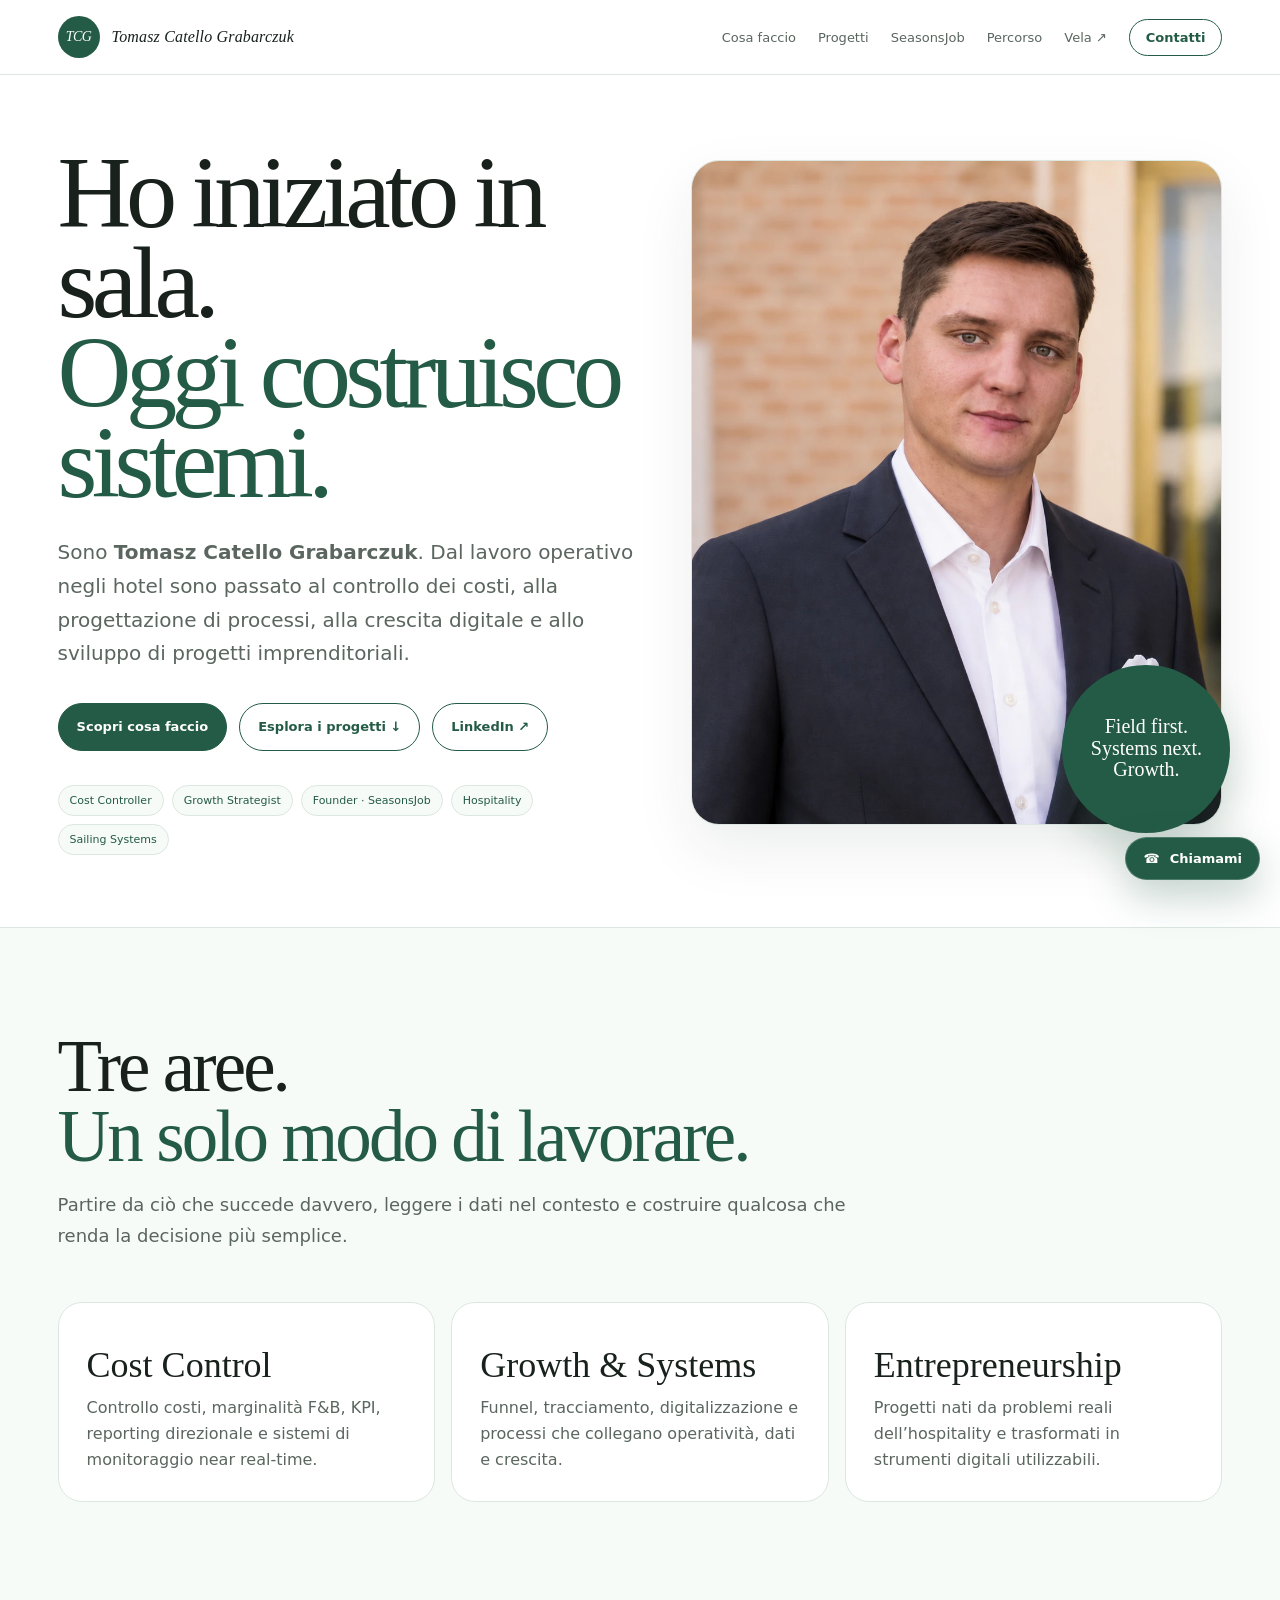
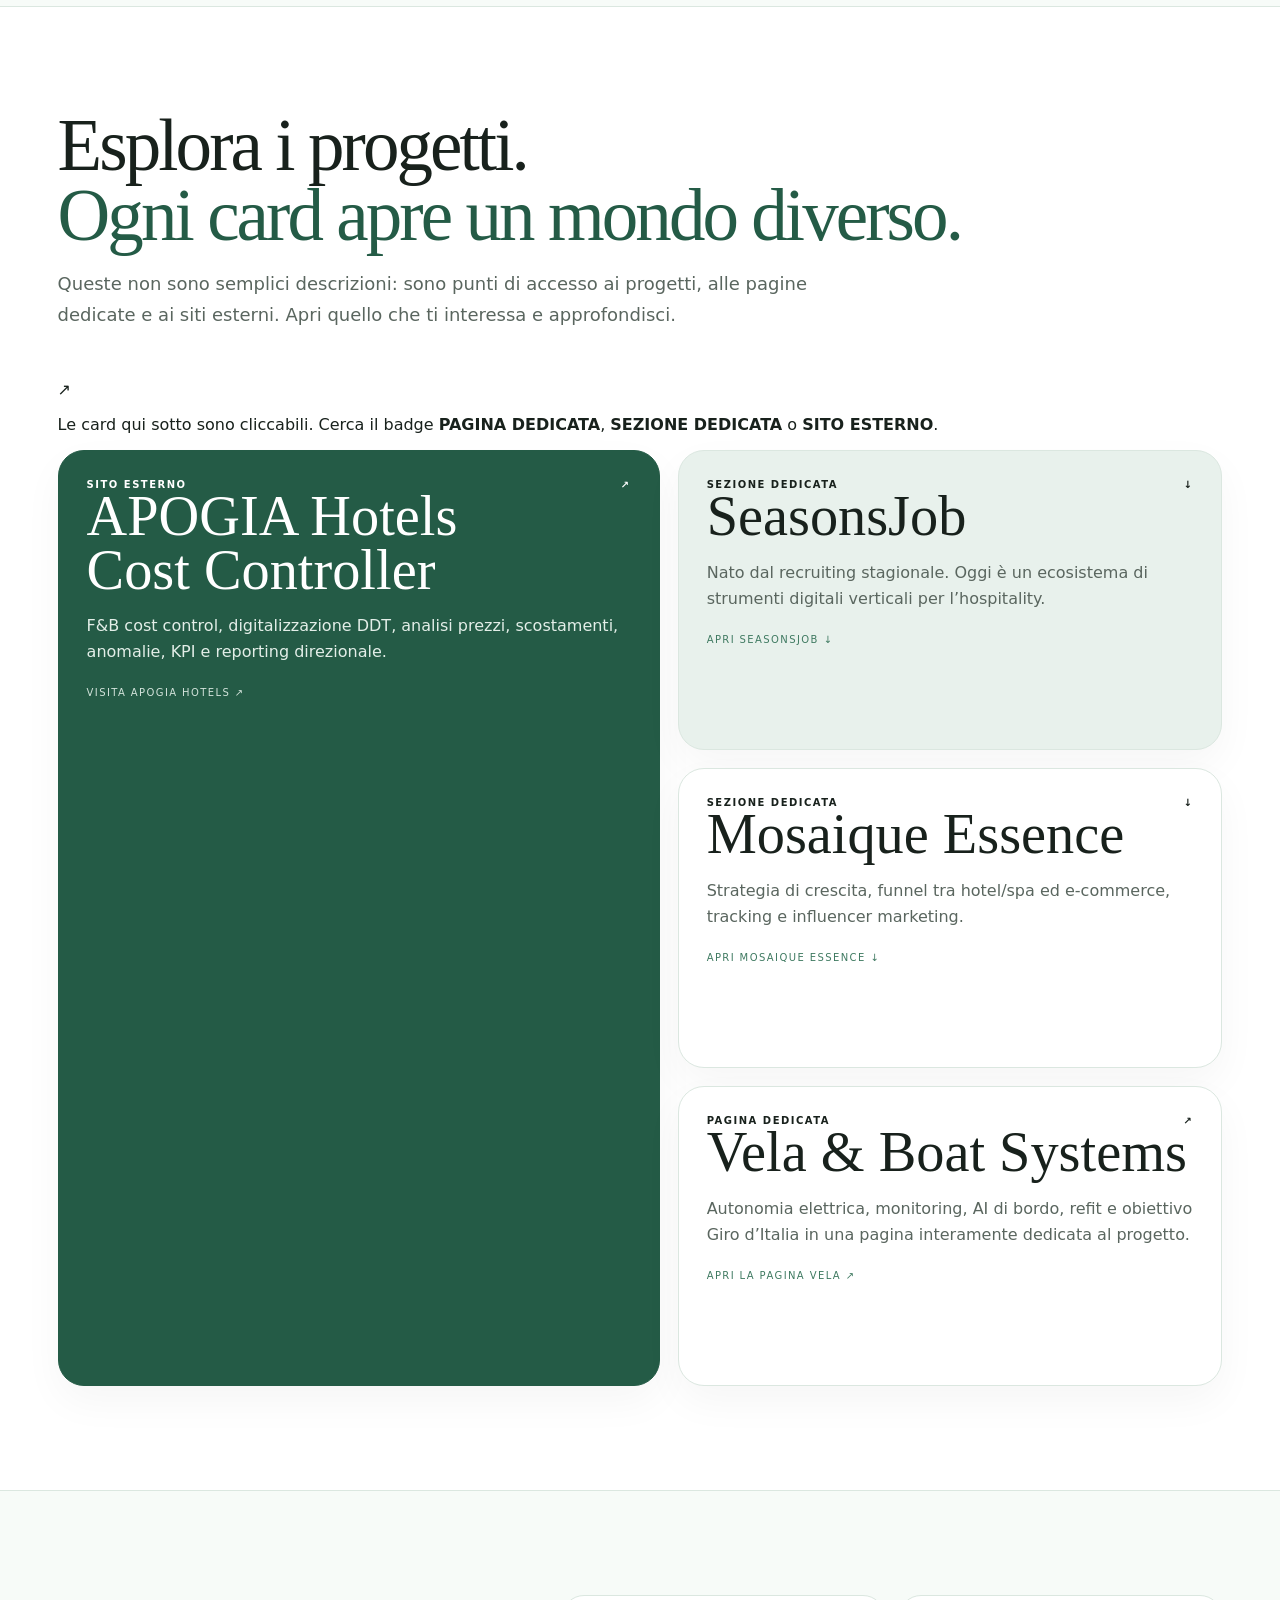
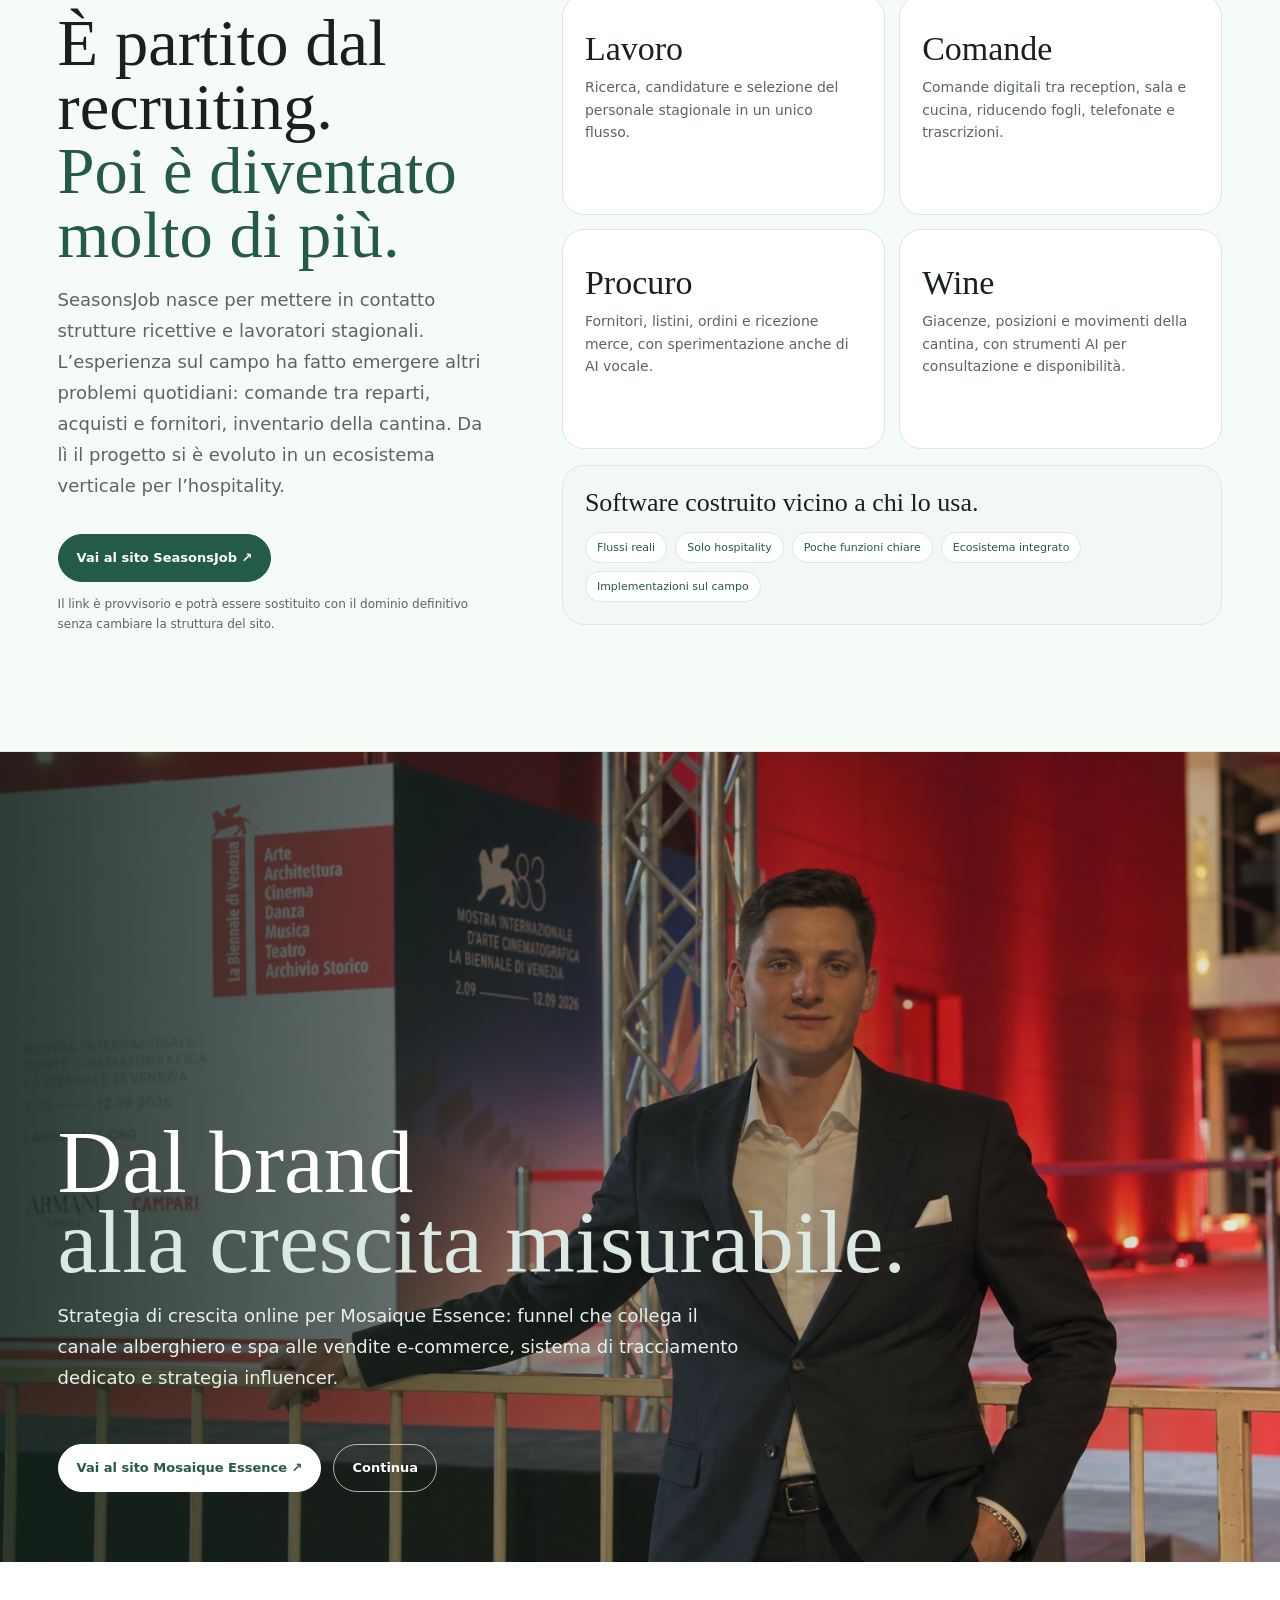
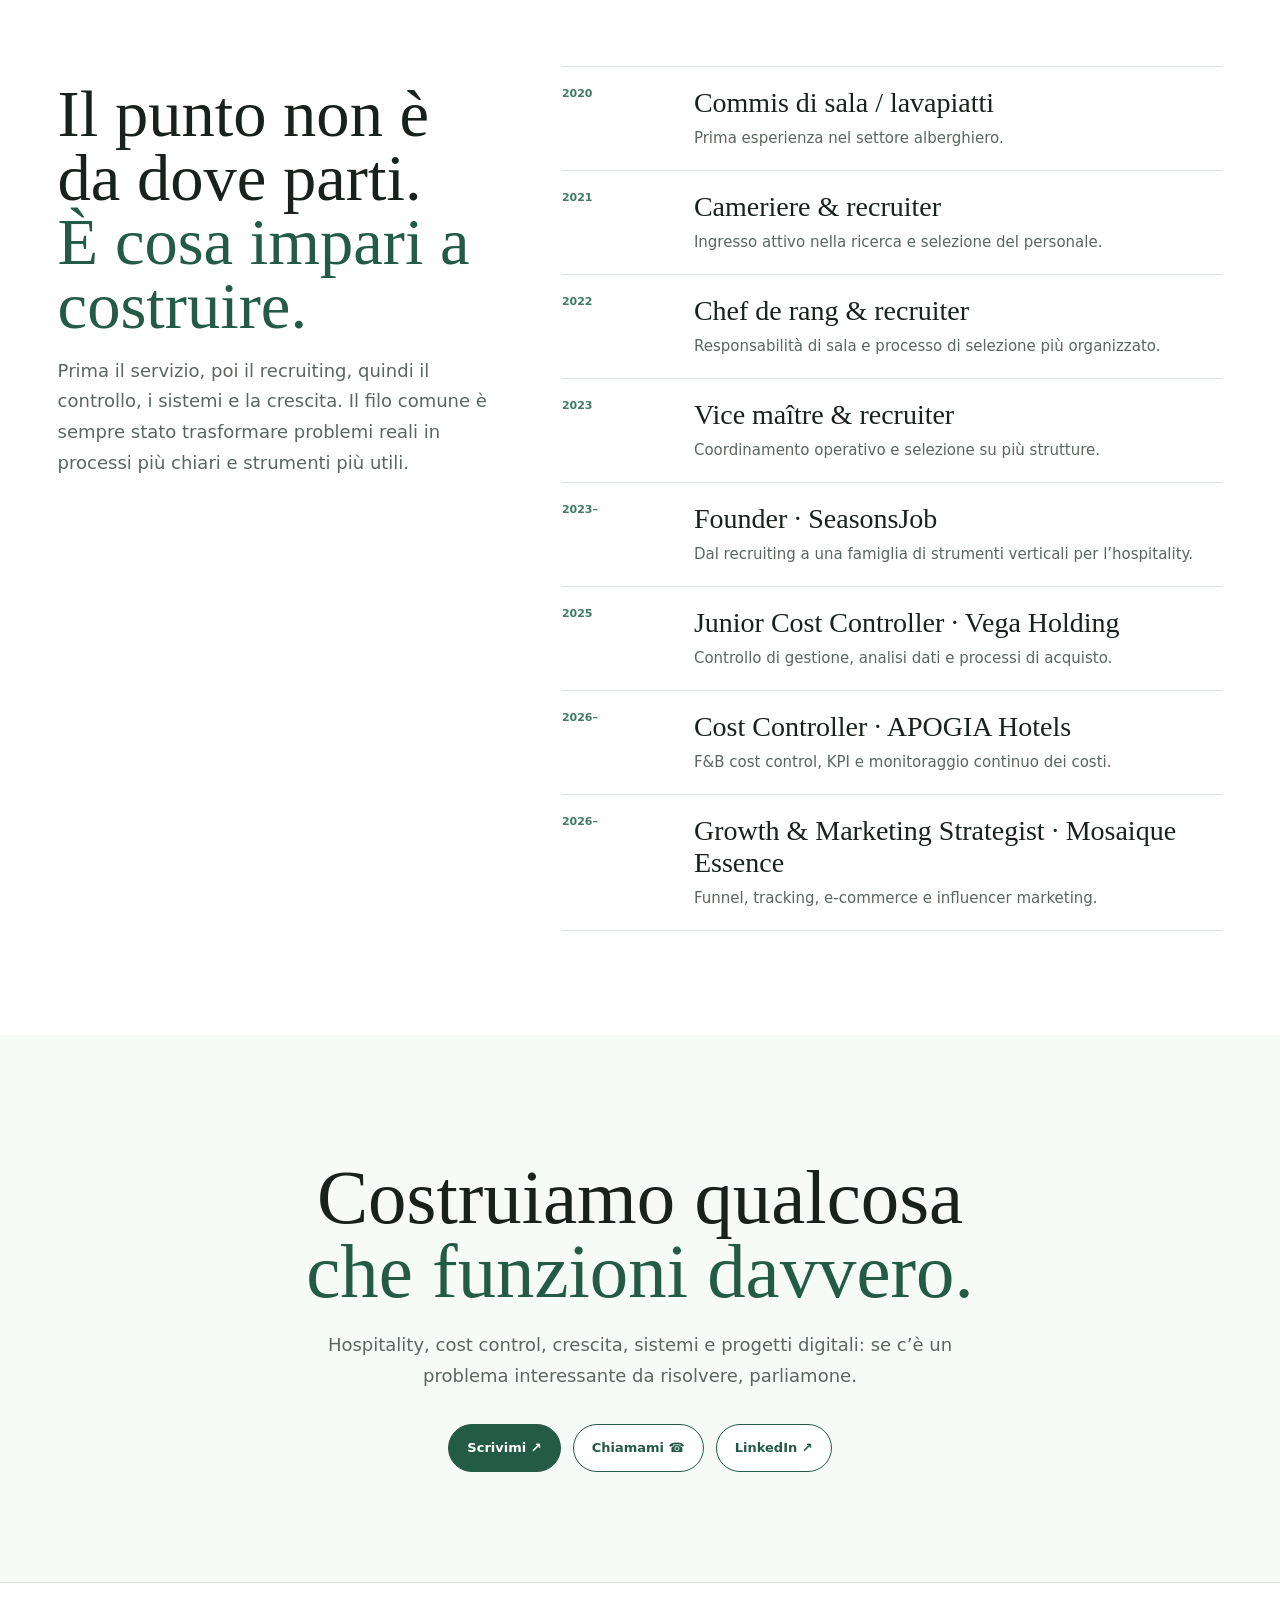
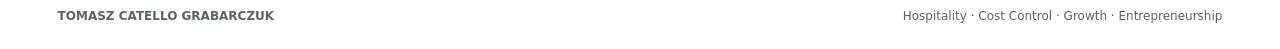
==== commit f66fa8df: "Make project navigation and dedicated pages more obvious" ====
--- a/index.html
+++ b/index.html
@@ -1 +1 @@
-<!doctype html><html lang="it"><head><meta charset="utf-8"><meta name="viewport" content="width=device-width,initial-scale=1"><title>Tomasz Catello Grabarczuk — Hospitality, Cost Control & Growth</title><meta name="description" content="Tomasz Catello Grabarczuk: hospitality, cost control, growth, SeasonsJob, Mosaique Essence e progetti digitali."><meta name="theme-color" content="#245b46"><meta property="og:type" content="website"><meta property="og:title" content="Tomasz Catello Grabarczuk — Hospitality, Cost Control & Growth"><meta property="og:description" content="Dal lavoro operativo nell’hospitality al cost control, ai sistemi digitali, alla crescita e all’imprenditorialità."><meta property="og:image" content="/assets/portrait-hq.webp"><link rel="icon" href="/favicon.svg" type="image/svg+xml"><link rel="stylesheet" href="/styles.css"></head><body><header><a class="brand" href="#top"><span class="brandmark">TCG</span><span>Tomasz Catello Grabarczuk</span></a><nav><a href="#what">Cosa faccio</a><a href="#seasonsjob">SeasonsJob</a><a href="#journey">Percorso</a><a href="/vela">Vela</a><a class="cta" href="#contact">Contatti</a></nav></header><main id="top"><section class="hero"><div><h1>Ho iniziato in sala.<br><em>Oggi costruisco sistemi.</em></h1><p class="intro">Sono <strong>Tomasz Catello Grabarczuk</strong>. Dal lavoro operativo negli hotel sono passato al controllo dei costi, alla progettazione di processi, alla crescita digitale e allo sviluppo di progetti imprenditoriali.</p><div class="actions"><a class="btn primary" href="#what">Scopri cosa faccio</a><a class="btn secondary" href="https://it.linkedin.com/in/tomasz-grabarczuk-a19716175" target="_blank" rel="noreferrer">LinkedIn ↗</a></div><div class="tags"><span>Cost Controller</span><span>Growth Strategist</span><span>Founder · SeasonsJob</span><span>Hospitality</span><span>Sailing Systems</span></div></div><div class="portrait-wrap"><div class="portrait"><img src="/assets/portrait-hq.webp" alt="Ritratto professionale di Tomasz Catello Grabarczuk"></div><div class="stamp">Field first.<br>Systems next.<br>Growth.</div></div></section><section id="what" class="section soft"><div class="section-head"><div><h2 class="section-title">Tre aree.<br><em>Un solo modo di lavorare.</em></h2><p class="section-lead">Partire da ciò che succede davvero, leggere i dati nel contesto e costruire qualcosa che renda la decisione più semplice.</p></div></div><div class="what-grid"><article class="card"><h3>Cost Control</h3><p>Controllo costi, marginalità F&amp;B, KPI, reporting direzionale e sistemi di monitoraggio near real-time.</p></article><article class="card"><h3>Growth & Systems</h3><p>Funnel, tracciamento, digitalizzazione e processi che collegano operatività, dati e crescita.</p></article><article class="card"><h3>Entrepreneurship</h3><p>Progetti nati da problemi reali dell’hospitality e trasformati in strumenti digitali utilizzabili.</p></article></div></section><section class="section"><div class="section-head"><div><h2 class="section-title">Quattro percorsi.<br><em>Un’identità coerente.</em></h2><p class="section-lead">Lavoro, impresa, crescita e sperimentazione tecnica. Ogni sezione porta il visitatore dove serve, senza sovraccaricare la homepage.</p></div></div><div class="paths"><a class="path big" href="https://www.apogia.net/" target="_blank" rel="noreferrer"><div><h3>APOGIA Hotels<br>Cost Controller</h3><p>F&amp;B cost control, digitalizzazione DDT, analisi prezzi, scostamenti, anomalie, KPI e reporting direzionale.</p><div class="meta">Visita Apogia Hotels ↗</div></div></a><div class="path-stack"><a class="path soft" href="#seasonsjob"><div><h3>SeasonsJob</h3><p>Nato dal recruiting stagionale. Oggi è un ecosistema di strumenti digitali verticali per l’hospitality.</p><div class="meta">Scopri l’evoluzione</div></div></a><a class="path" href="#mosaique"><div><h3>Mosaique Essence</h3><p>Strategia di crescita, funnel tra hotel/spa ed e-commerce, tracking e influencer marketing.</p><div class="meta">Apri il progetto</div></div></a><a class="path" href="/vela"><div><h3>Vela & Boat Systems</h3><p>Una pagina dedicata al progetto barca: autonomia elettrica, monitoring, AI di bordo e obiettivo Giro d’Italia.</p><div class="meta">Apri la pagina dedicata</div></div></a></div></div></section><section id="seasonsjob" class="section soft"><div class="seasons"><div class="story"><h2>È partito dal recruiting.<br><em>Poi è diventato molto di più.</em></h2><p>SeasonsJob nasce per mettere in contatto strutture ricettive e lavoratori stagionali. L’esperienza sul campo ha fatto emergere altri problemi quotidiani: comande tra reparti, acquisti e fornitori, inventario della cantina. Da lì il progetto si è evoluto in un ecosistema verticale per l’hospitality.</p><div class="actions"><a class="btn primary" href="https://seasonsjob-sito.vercel.app/" target="_blank" rel="noreferrer">Esplora SeasonsJob ↗</a></div><p style="font-size:12px">Il link è provvisorio e potrà essere sostituito con il dominio definitivo senza cambiare la struttura del sito.</p></div><div><div class="products"><article class="product"><h3>Lavoro</h3><p>Ricerca, candidature e selezione del personale stagionale in un unico flusso.</p></article><article class="product"><h3>Comande</h3><p>Comande digitali tra reception, sala e cucina, riducendo fogli, telefonate e trascrizioni.</p></article><article class="product"><h3>Procuro</h3><p>Fornitori, listini, ordini e ricezione merce, con sperimentazione anche di AI vocale.</p></article><article class="product"><h3>Wine</h3><p>Giacenze, posizioni e movimenti della cantina, con strumenti AI per consultazione e disponibilità.</p></article></div><div class="principles"><strong>Software costruito vicino a chi lo usa.</strong><div class="chips"><span>Flussi reali</span><span>Solo hospitality</span><span>Poche funzioni chiare</span><span>Ecosistema integrato</span><span>Implementazioni sul campo</span></div></div></div></div></section><section id="mosaique" class="mosaique"><img loading="lazy" decoding="async" src="/assets/mosaique-venezia-hq.webp" alt="Evento Mosaique Essence a Venezia"><div class="mos-copy"><h2>Dal brand<br><em>alla crescita misurabile.</em></h2><p>Strategia di crescita online per Mosaique Essence: funnel che collega il canale alberghiero e spa alle vendite e-commerce, sistema di tracciamento dedicato e strategia influencer.</p><div class="actions"><a class="btn primary" href="https://mosaiquessence.com/" target="_blank" rel="noreferrer">Visita Mosaique Essence ↗</a><a class="btn secondary" href="#journey">Continua</a></div></div></section><section id="journey" class="section"><div class="journey"><div><h2>Il punto non è da dove parti.<br><em>È cosa impari a costruire.</em></h2><p>Prima il servizio, poi il recruiting, quindi il controllo, i sistemi e la crescita. Il filo comune è sempre stato trasformare problemi reali in processi più chiari e strumenti più utili.</p></div><div><div class="timeline-row"><strong>2020</strong><div><h3>Commis di sala / lavapiatti</h3><p>Prima esperienza nel settore alberghiero.</p></div></div><div class="timeline-row"><strong>2021</strong><div><h3>Cameriere & recruiter</h3><p>Ingresso attivo nella ricerca e selezione del personale.</p></div></div><div class="timeline-row"><strong>2022</strong><div><h3>Chef de rang & recruiter</h3><p>Responsabilità di sala e processo di selezione più organizzato.</p></div></div><div class="timeline-row"><strong>2023</strong><div><h3>Vice maître & recruiter</h3><p>Coordinamento operativo e selezione su più strutture.</p></div></div><div class="timeline-row"><strong>2023–</strong><div><h3>Founder · SeasonsJob</h3><p>Dal recruiting a una famiglia di strumenti verticali per l’hospitality.</p></div></div><div class="timeline-row"><strong>2025</strong><div><h3>Junior Cost Controller · Vega Holding</h3><p>Controllo di gestione, analisi dati e processi di acquisto.</p></div></div><div class="timeline-row"><strong>2026–</strong><div><h3>Cost Controller · APOGIA Hotels</h3><p>F&amp;B cost control, KPI e monitoraggio continuo dei costi.</p></div></div><div class="timeline-row"><strong>2026–</strong><div><h3>Growth & Marketing Strategist · Mosaique Essence</h3><p>Funnel, tracking, e-commerce e influencer marketing.</p></div></div></div></div></section><section id="contact" class="contact"><h2>Costruiamo qualcosa<br><em>che funzioni davvero.</em></h2><p>Hospitality, cost control, crescita, sistemi e progetti digitali: se c’è un problema interessante da risolvere, parliamone.</p><div class="actions"><a class="btn primary" href="mailto:Tomaszcatellograbarczuk@gmail.com">Scrivimi ↗</a><a class="btn secondary" href="tel:+393391414165">Chiamami ☎</a><a class="btn secondary" href="https://it.linkedin.com/in/tomasz-grabarczuk-a19716175" target="_blank" rel="noreferrer">LinkedIn ↗</a></div></section></main><footer><strong>TOMASZ CATELLO GRABARCZUK</strong><span>Hospitality · Cost Control · Growth · Entrepreneurship</span></footer><a href="tel:+393391414165" aria-label="Chiama Tomasz al 339 141 4165" style="position:fixed;right:20px;bottom:20px;z-index:100;display:inline-flex;align-items:center;gap:10px;padding:13px 17px;border-radius:999px;background:#245b46;color:#fff;font-size:13px;font-weight:800;box-shadow:0 16px 40px rgba(36,91,70,.28);border:1px solid rgba(255,255,255,.2);">☎ <span>Chiamami</span></a></body></html>+<!doctype html><html lang="it"><head><meta charset="utf-8"><meta name="viewport" content="width=device-width,initial-scale=1"><title>Tomasz Catello Grabarczuk — Hospitality, Cost Control & Growth</title><meta name="description" content="Tomasz Catello Grabarczuk: hospitality, cost control, growth, SeasonsJob, Mosaique Essence e progetti digitali."><meta name="theme-color" content="#245b46"><meta property="og:type" content="website"><meta property="og:title" content="Tomasz Catello Grabarczuk — Hospitality, Cost Control & Growth"><meta property="og:description" content="Dal lavoro operativo nell’hospitality al cost control, ai sistemi digitali, alla crescita e all’imprenditorialità."><meta property="og:image" content="/assets/portrait-hq.webp"><link rel="icon" href="/favicon.svg" type="image/svg+xml"><link rel="stylesheet" href="/styles.css"></head><body><header><a class="brand" href="#top"><span class="brandmark">TCG</span><span>Tomasz Catello Grabarczuk</span></a><nav><a href="#what">Cosa faccio</a><a href="#projects">Progetti</a><a href="#seasonsjob">SeasonsJob</a><a href="#journey">Percorso</a><a href="/vela">Vela ↗</a><a class="cta" href="#contact">Contatti</a></nav></header><main id="top"><section class="hero"><div><h1>Ho iniziato in sala.<br><em>Oggi costruisco sistemi.</em></h1><p class="intro">Sono <strong>Tomasz Catello Grabarczuk</strong>. Dal lavoro operativo negli hotel sono passato al controllo dei costi, alla progettazione di processi, alla crescita digitale e allo sviluppo di progetti imprenditoriali.</p><div class="actions"><a class="btn primary" href="#what">Scopri cosa faccio</a><a class="btn secondary" href="#projects">Esplora i progetti ↓</a><a class="btn secondary" href="https://it.linkedin.com/in/tomasz-grabarczuk-a19716175" target="_blank" rel="noreferrer">LinkedIn ↗</a></div><div class="tags"><span>Cost Controller</span><span>Growth Strategist</span><span>Founder · SeasonsJob</span><span>Hospitality</span><span>Sailing Systems</span></div></div><div class="portrait-wrap"><div class="portrait"><img src="/assets/portrait-hq.webp" alt="Ritratto professionale di Tomasz Catello Grabarczuk"></div><div class="stamp">Field first.<br>Systems next.<br>Growth.</div></div></section><section id="what" class="section soft"><div class="section-head"><div><h2 class="section-title">Tre aree.<br><em>Un solo modo di lavorare.</em></h2><p class="section-lead">Partire da ciò che succede davvero, leggere i dati nel contesto e costruire qualcosa che renda la decisione più semplice.</p></div></div><div class="what-grid"><article class="card"><h3>Cost Control</h3><p>Controllo costi, marginalità F&amp;B, KPI, reporting direzionale e sistemi di monitoraggio near real-time.</p></article><article class="card"><h3>Growth & Systems</h3><p>Funnel, tracciamento, digitalizzazione e processi che collegano operatività, dati e crescita.</p></article><article class="card"><h3>Entrepreneurship</h3><p>Progetti nati da problemi reali dell’hospitality e trasformati in strumenti digitali utilizzabili.</p></article></div></section><section id="projects" class="section"><div class="section-head"><div><h2 class="section-title">Esplora i progetti.<br><em>Ogni card apre un mondo diverso.</em></h2><p class="section-lead">Queste non sono semplici descrizioni: sono punti di accesso ai progetti, alle pagine dedicate e ai siti esterni. Apri quello che ti interessa e approfondisci.</p></div></div><div class="project-hint"><span>↗</span><p>Le card qui sotto sono cliccabili. Cerca il badge <strong>PAGINA DEDICATA</strong>, <strong>SEZIONE DEDICATA</strong> o <strong>SITO ESTERNO</strong>.</p></div><div class="paths"><a class="path big" href="https://www.apogia.net/" target="_blank" rel="noreferrer"><div><div class="path-top"><span class="path-badge">SITO ESTERNO</span><span class="path-arrow">↗</span></div><h3>APOGIA Hotels<br>Cost Controller</h3><p>F&amp;B cost control, digitalizzazione DDT, analisi prezzi, scostamenti, anomalie, KPI e reporting direzionale.</p><div class="meta">Visita Apogia Hotels <span>↗</span></div></div></a><div class="path-stack"><a class="path soft" href="#seasonsjob"><div><div class="path-top"><span class="path-badge">SEZIONE DEDICATA</span><span class="path-arrow">↓</span></div><h3>SeasonsJob</h3><p>Nato dal recruiting stagionale. Oggi è un ecosistema di strumenti digitali verticali per l’hospitality.</p><div class="meta">Apri SeasonsJob <span>↓</span></div></div></a><a class="path" href="#mosaique"><div><div class="path-top"><span class="path-badge">SEZIONE DEDICATA</span><span class="path-arrow">↓</span></div><h3>Mosaique Essence</h3><p>Strategia di crescita, funnel tra hotel/spa ed e-commerce, tracking e influencer marketing.</p><div class="meta">Apri Mosaique Essence <span>↓</span></div></div></a><a class="path dedicated" href="/vela"><div><div class="path-top"><span class="path-badge">PAGINA DEDICATA</span><span class="path-arrow">↗</span></div><h3>Vela & Boat Systems</h3><p>Autonomia elettrica, monitoring, AI di bordo, refit e obiettivo Giro d’Italia in una pagina interamente dedicata al progetto.</p><div class="meta">Apri la pagina Vela <span>↗</span></div></div></a></div></div></section><section id="seasonsjob" class="section soft"><div class="seasons"><div class="story"><h2>È partito dal recruiting.<br><em>Poi è diventato molto di più.</em></h2><p>SeasonsJob nasce per mettere in contatto strutture ricettive e lavoratori stagionali. L’esperienza sul campo ha fatto emergere altri problemi quotidiani: comande tra reparti, acquisti e fornitori, inventario della cantina. Da lì il progetto si è evoluto in un ecosistema verticale per l’hospitality.</p><div class="actions"><a class="btn primary" href="https://seasonsjob-sito.vercel.app/" target="_blank" rel="noreferrer">Vai al sito SeasonsJob ↗</a></div><p style="font-size:12px">Il link è provvisorio e potrà essere sostituito con il dominio definitivo senza cambiare la struttura del sito.</p></div><div><div class="products"><article class="product"><h3>Lavoro</h3><p>Ricerca, candidature e selezione del personale stagionale in un unico flusso.</p></article><article class="product"><h3>Comande</h3><p>Comande digitali tra reception, sala e cucina, riducendo fogli, telefonate e trascrizioni.</p></article><article class="product"><h3>Procuro</h3><p>Fornitori, listini, ordini e ricezione merce, con sperimentazione anche di AI vocale.</p></article><article class="product"><h3>Wine</h3><p>Giacenze, posizioni e movimenti della cantina, con strumenti AI per consultazione e disponibilità.</p></article></div><div class="principles"><strong>Software costruito vicino a chi lo usa.</strong><div class="chips"><span>Flussi reali</span><span>Solo hospitality</span><span>Poche funzioni chiare</span><span>Ecosistema integrato</span><span>Implementazioni sul campo</span></div></div></div></div></section><section id="mosaique" class="mosaique"><img loading="lazy" decoding="async" src="/assets/mosaique-venezia-hq.webp" alt="Evento Mosaique Essence a Venezia"><div class="mos-copy"><h2>Dal brand<br><em>alla crescita misurabile.</em></h2><p>Strategia di crescita online per Mosaique Essence: funnel che collega il canale alberghiero e spa alle vendite e-commerce, sistema di tracciamento dedicato e strategia influencer.</p><div class="actions"><a class="btn primary" href="https://mosaiquessence.com/" target="_blank" rel="noreferrer">Vai al sito Mosaique Essence ↗</a><a class="btn secondary" href="#journey">Continua</a></div></div></section><section id="journey" class="section"><div class="journey"><div><h2>Il punto non è da dove parti.<br><em>È cosa impari a costruire.</em></h2><p>Prima il servizio, poi il recruiting, quindi il controllo, i sistemi e la crescita. Il filo comune è sempre stato trasformare problemi reali in processi più chiari e strumenti più utili.</p></div><div><div class="timeline-row"><strong>2020</strong><div><h3>Commis di sala / lavapiatti</h3><p>Prima esperienza nel settore alberghiero.</p></div></div><div class="timeline-row"><strong>2021</strong><div><h3>Cameriere & recruiter</h3><p>Ingresso attivo nella ricerca e selezione del personale.</p></div></div><div class="timeline-row"><strong>2022</strong><div><h3>Chef de rang & recruiter</h3><p>Responsabilità di sala e processo di selezione più organizzato.</p></div></div><div class="timeline-row"><strong>2023</strong><div><h3>Vice maître & recruiter</h3><p>Coordinamento operativo e selezione su più strutture.</p></div></div><div class="timeline-row"><strong>2023–</strong><div><h3>Founder · SeasonsJob</h3><p>Dal recruiting a una famiglia di strumenti verticali per l’hospitality.</p></div></div><div class="timeline-row"><strong>2025</strong><div><h3>Junior Cost Controller · Vega Holding</h3><p>Controllo di gestione, analisi dati e processi di acquisto.</p></div></div><div class="timeline-row"><strong>2026–</strong><div><h3>Cost Controller · APOGIA Hotels</h3><p>F&amp;B cost control, KPI e monitoraggio continuo dei costi.</p></div></div><div class="timeline-row"><strong>2026–</strong><div><h3>Growth & Marketing Strategist · Mosaique Essence</h3><p>Funnel, tracking, e-commerce e influencer marketing.</p></div></div></div></div></section><section id="contact" class="contact"><h2>Costruiamo qualcosa<br><em>che funzioni davvero.</em></h2><p>Hospitality, cost control, crescita, sistemi e progetti digitali: se c’è un problema interessante da risolvere, parliamone.</p><div class="actions"><a class="btn primary" href="mailto:Tomaszcatellograbarczuk@gmail.com">Scrivimi ↗</a><a class="btn secondary" href="tel:+393391414165">Chiamami ☎</a><a class="btn secondary" href="https://it.linkedin.com/in/tomasz-grabarczuk-a19716175" target="_blank" rel="noreferrer">LinkedIn ↗</a></div></section></main><footer><strong>TOMASZ CATELLO GRABARCZUK</strong><span>Hospitality · Cost Control · Growth · Entrepreneurship</span></footer><a href="tel:+393391414165" aria-label="Chiama Tomasz al 339 141 4165" style="position:fixed;right:20px;bottom:20px;z-index:100;display:inline-flex;align-items:center;gap:10px;padding:13px 17px;border-radius:999px;background:#245b46;color:#fff;font-size:13px;font-weight:800;box-shadow:0 16px 40px rgba(36,91,70,.28);border:1px solid rgba(255,255,255,.2);">☎ <span>Chiamami</span></a></body></html>
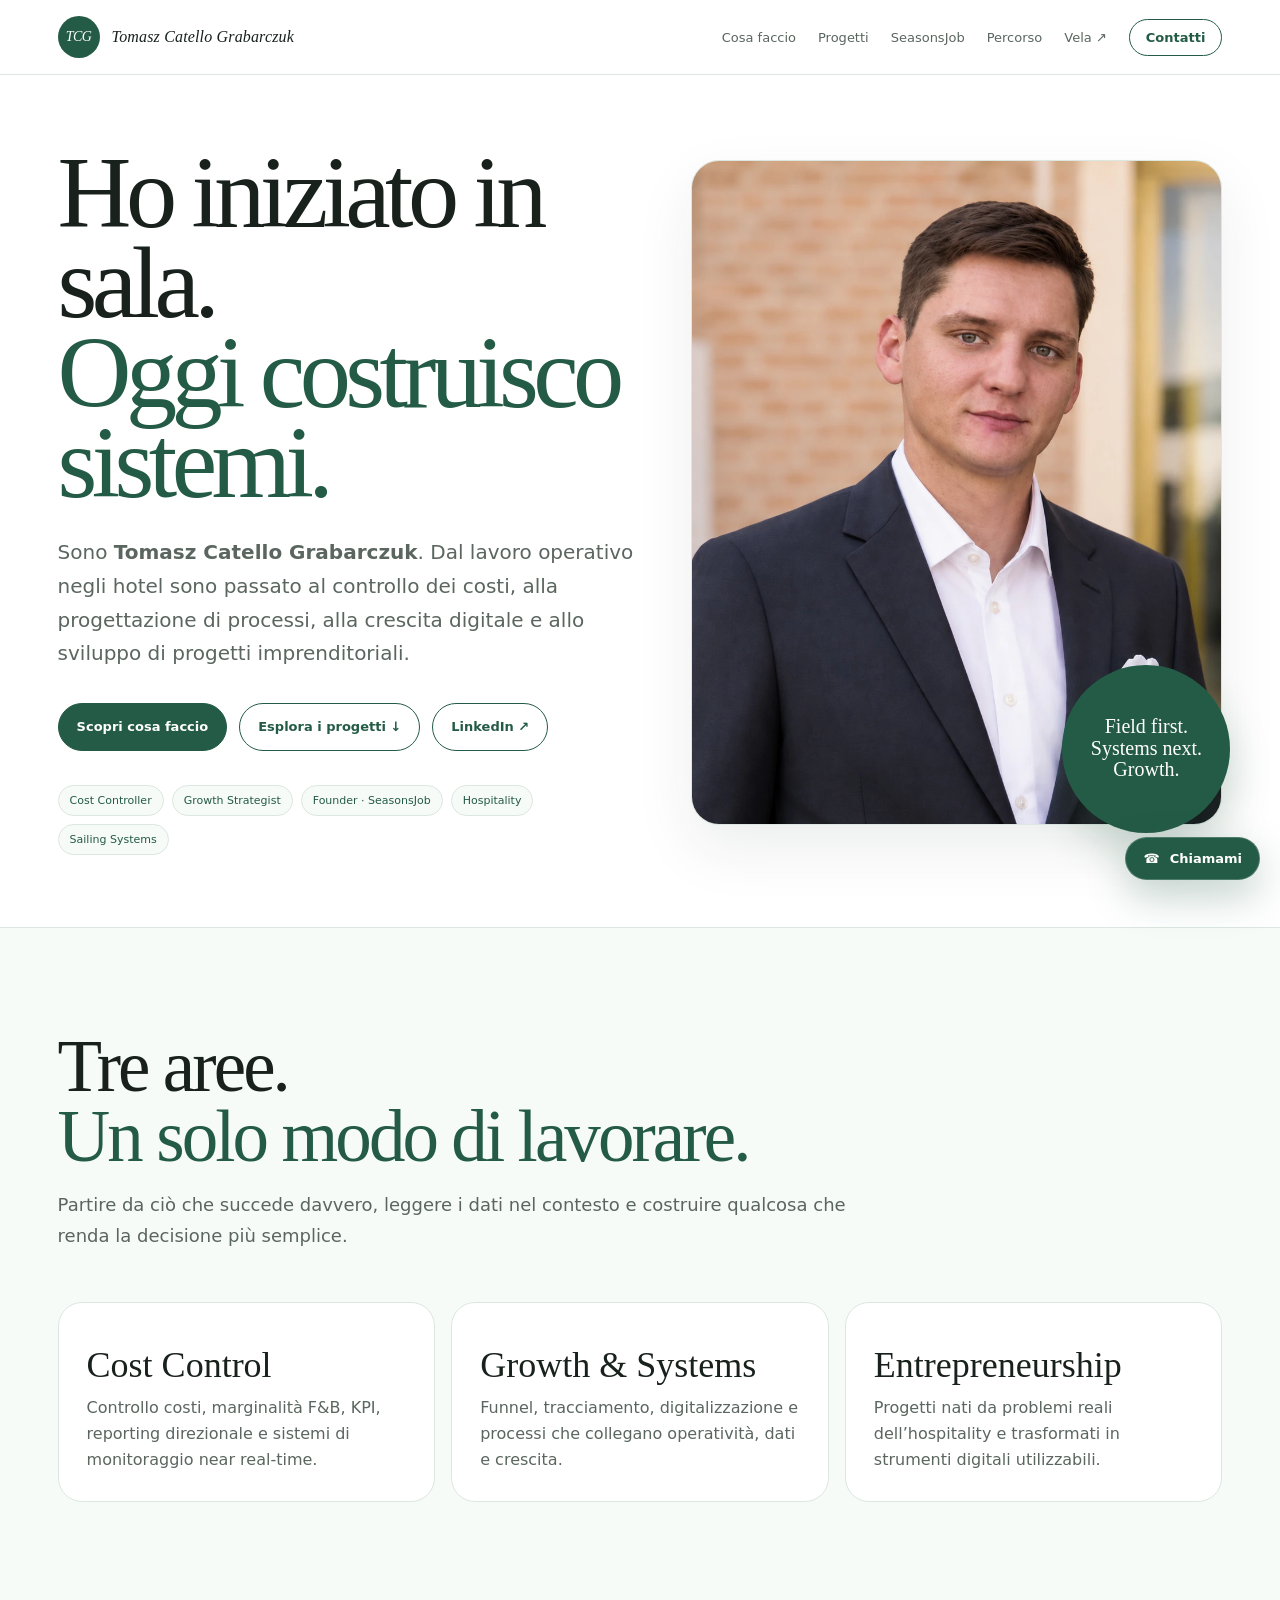
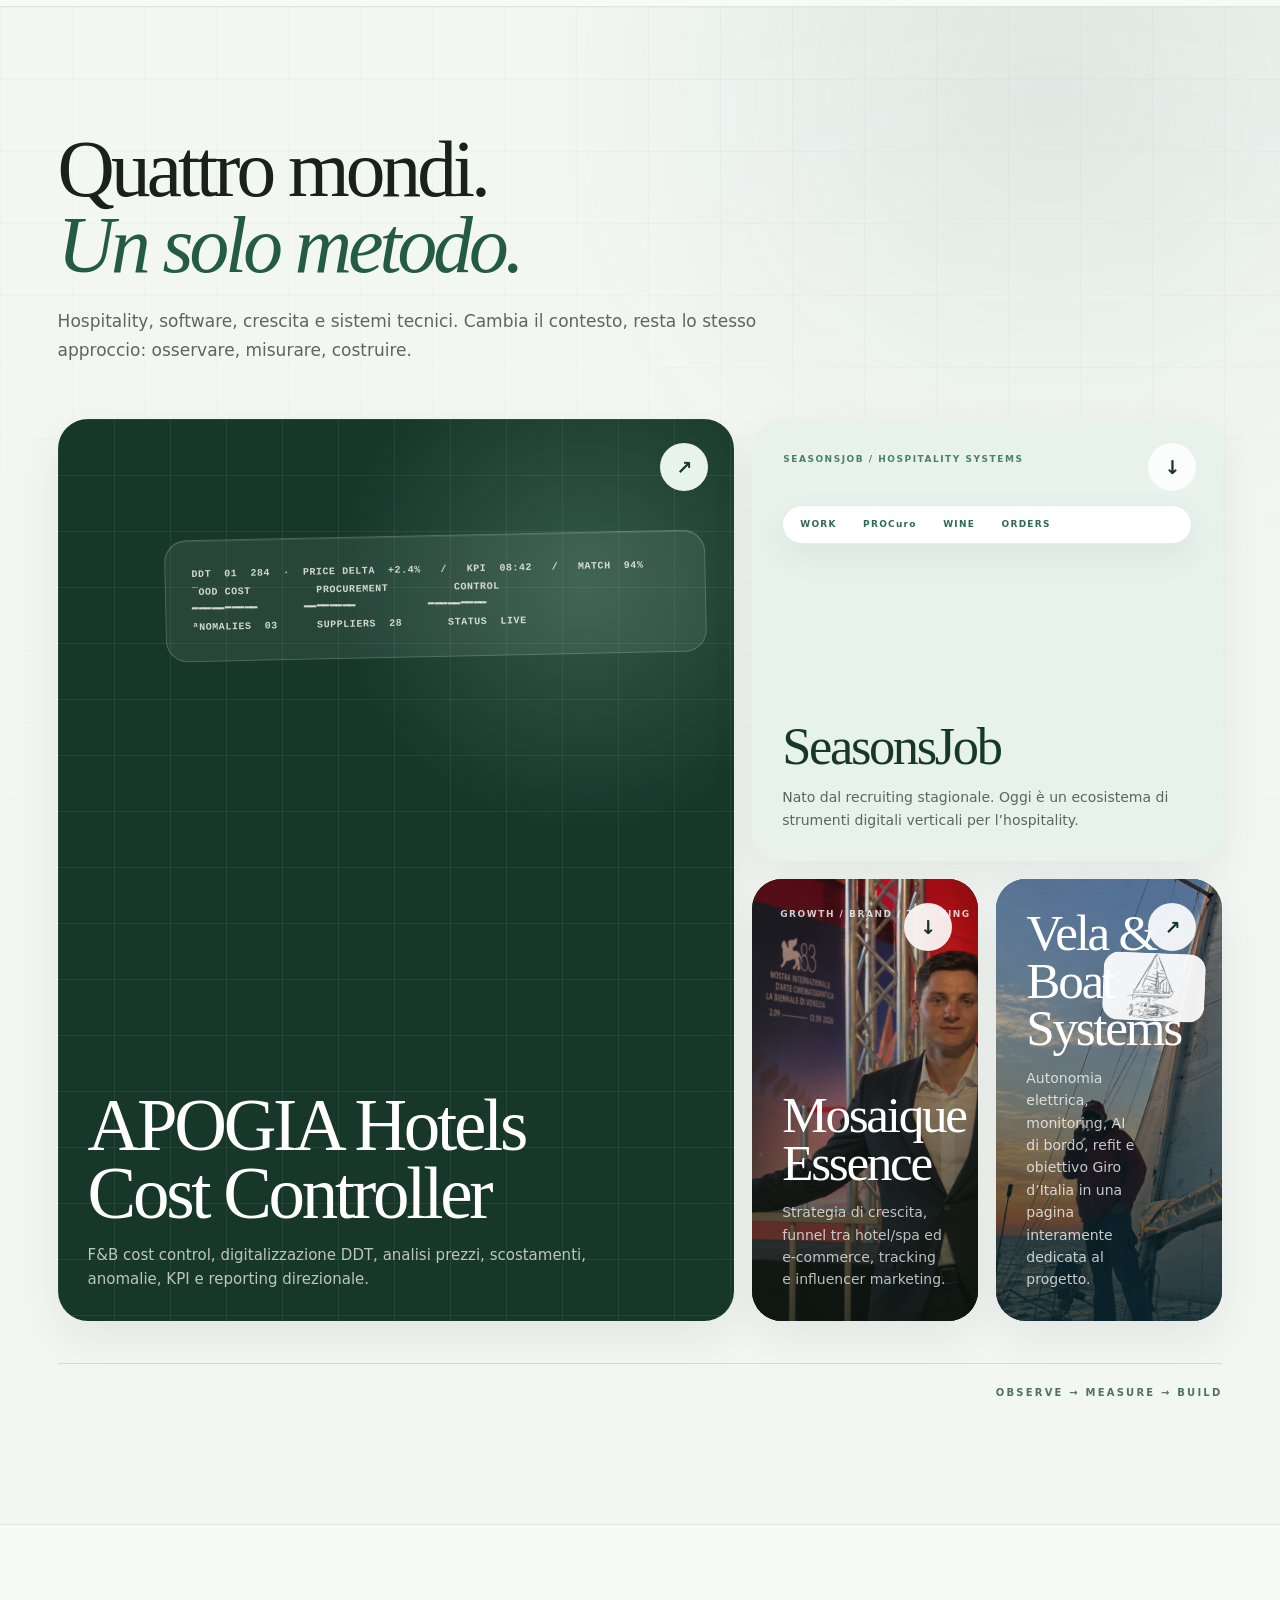
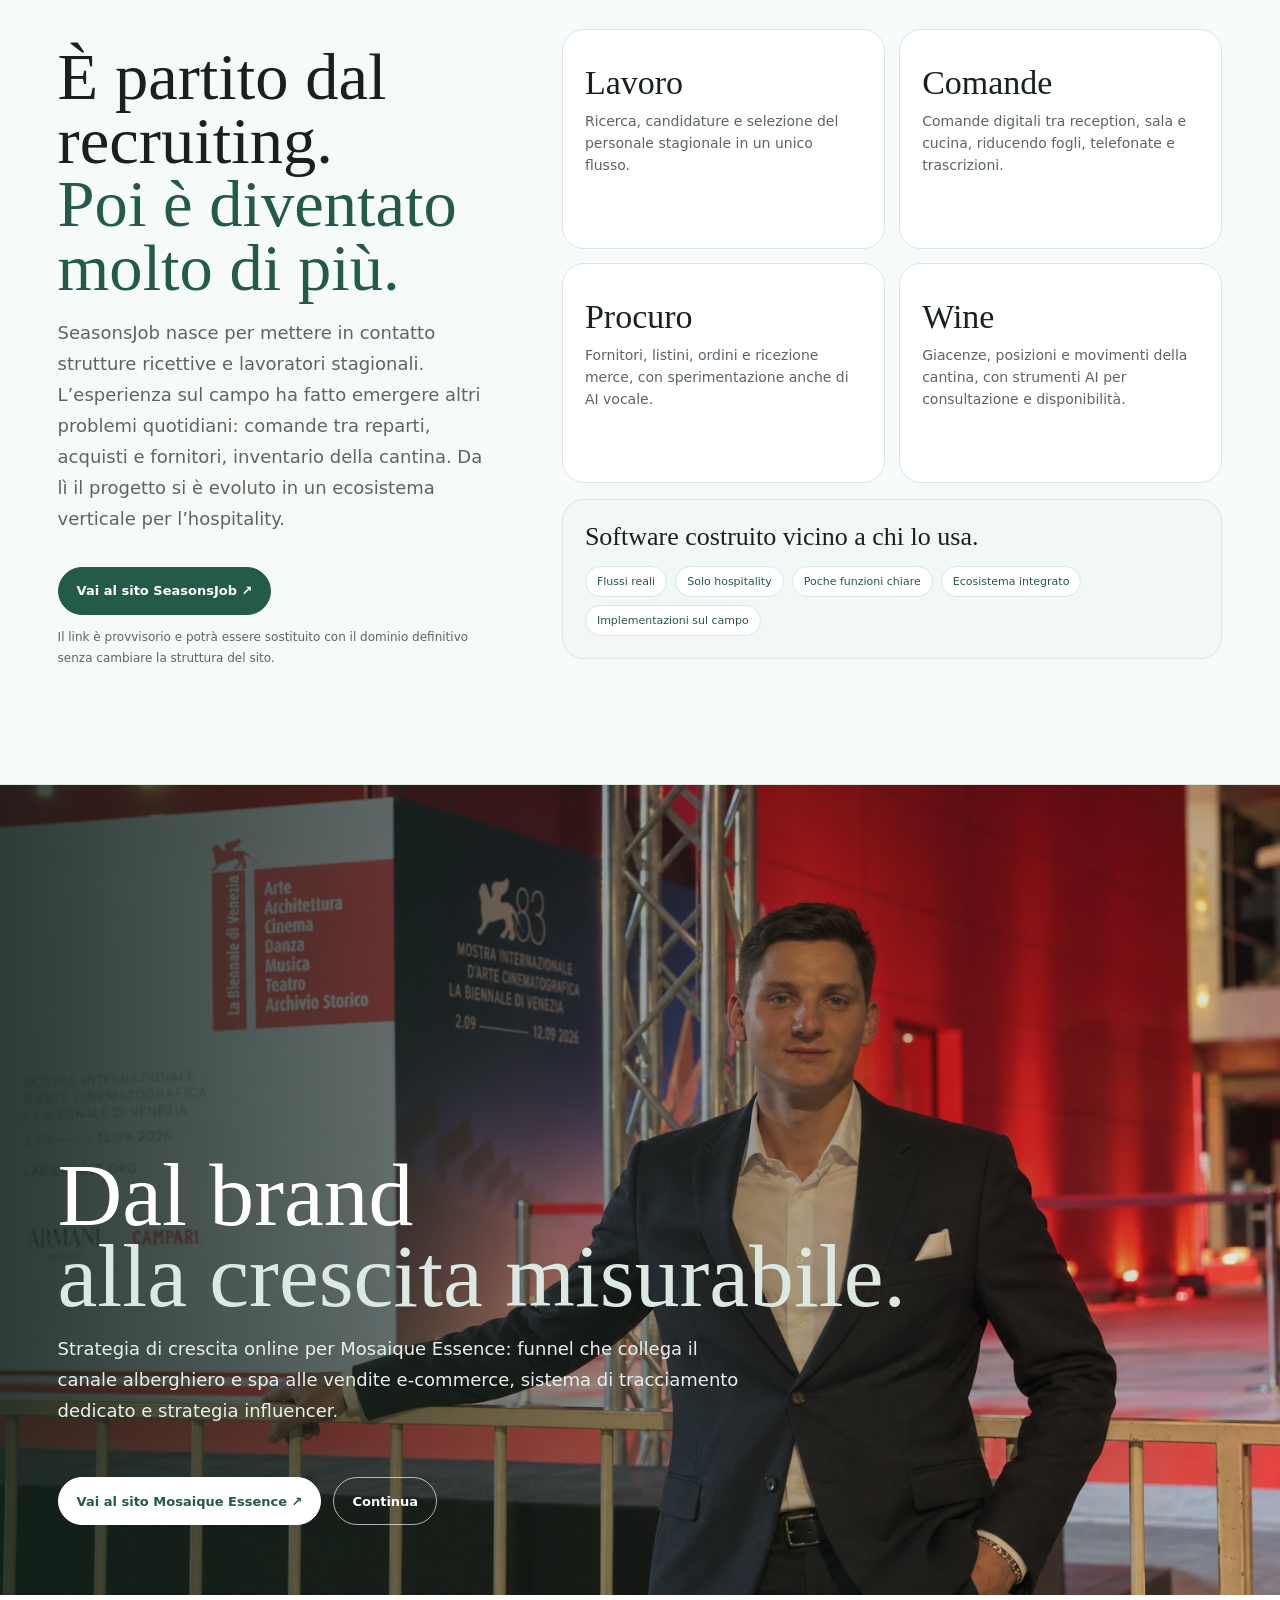
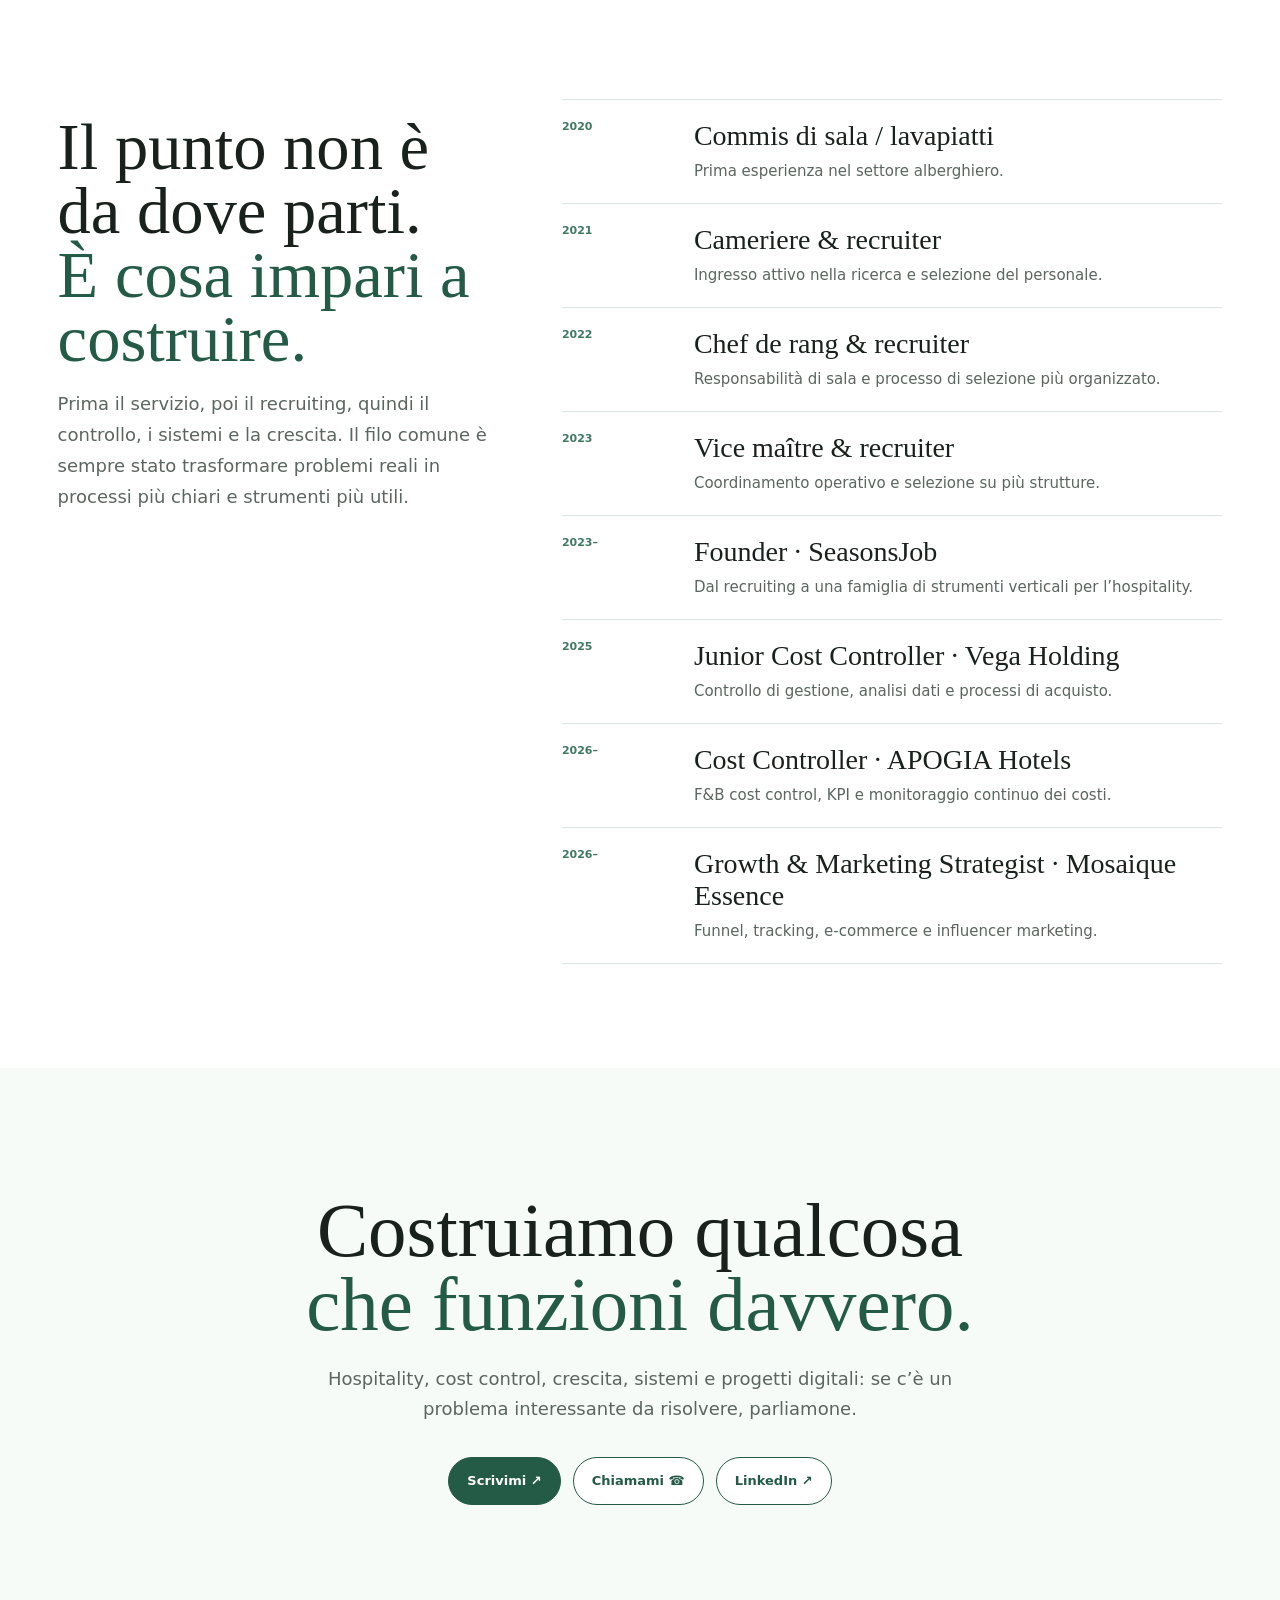
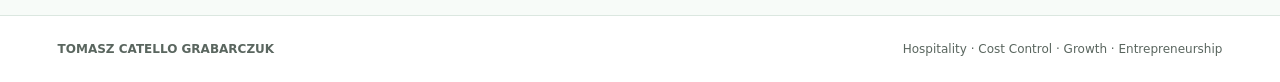
==== commit 1991f12e: "Bust homepage CSS cache for Vela fix" ====
--- a/index.html
+++ b/index.html
@@ -1 +1 @@
-<!doctype html><html lang="it"><head><meta charset="utf-8"><meta name="viewport" content="width=device-width,initial-scale=1"><title>Tomasz Catello Grabarczuk — Hospitality, Cost Control & Growth</title><meta name="description" content="Tomasz Catello Grabarczuk: hospitality, cost control, growth, SeasonsJob, Mosaique Essence e progetti digitali."><meta name="theme-color" content="#245b46"><meta property="og:type" content="website"><meta property="og:title" content="Tomasz Catello Grabarczuk — Hospitality, Cost Control & Growth"><meta property="og:description" content="Dal lavoro operativo nell’hospitality al cost control, ai sistemi digitali, alla crescita e all’imprenditorialità."><meta property="og:image" content="/assets/portrait-hq.webp"><link rel="icon" href="/favicon.svg" type="image/svg+xml"><link rel="stylesheet" href="/styles.css"></head><body><header><a class="brand" href="#top"><span class="brandmark">TCG</span><span>Tomasz Catello Grabarczuk</span></a><nav><a href="#what">Cosa faccio</a><a href="#projects">Progetti</a><a href="#seasonsjob">SeasonsJob</a><a href="#journey">Percorso</a><a href="/vela">Vela ↗</a><a class="cta" href="#contact">Contatti</a></nav></header><main id="top"><section class="hero"><div><h1>Ho iniziato in sala.<br><em>Oggi costruisco sistemi.</em></h1><p class="intro">Sono <strong>Tomasz Catello Grabarczuk</strong>. Dal lavoro operativo negli hotel sono passato al controllo dei costi, alla progettazione di processi, alla crescita digitale e allo sviluppo di progetti imprenditoriali.</p><div class="actions"><a class="btn primary" href="#what">Scopri cosa faccio</a><a class="btn secondary" href="#projects">Esplora i progetti ↓</a><a class="btn secondary" href="https://it.linkedin.com/in/tomasz-grabarczuk-a19716175" target="_blank" rel="noreferrer">LinkedIn ↗</a></div><div class="tags"><span>Cost Controller</span><span>Growth Strategist</span><span>Founder · SeasonsJob</span><span>Hospitality</span><span>Sailing Systems</span></div></div><div class="portrait-wrap"><div class="portrait"><img src="/assets/portrait-hq.webp" alt="Ritratto professionale di Tomasz Catello Grabarczuk"></div><div class="stamp">Field first.<br>Systems next.<br>Growth.</div></div></section><section id="what" class="section soft"><div class="section-head"><div><h2 class="section-title">Tre aree.<br><em>Un solo modo di lavorare.</em></h2><p class="section-lead">Partire da ciò che succede davvero, leggere i dati nel contesto e costruire qualcosa che renda la decisione più semplice.</p></div></div><div class="what-grid"><article class="card"><h3>Cost Control</h3><p>Controllo costi, marginalità F&amp;B, KPI, reporting direzionale e sistemi di monitoraggio near real-time.</p></article><article class="card"><h3>Growth & Systems</h3><p>Funnel, tracciamento, digitalizzazione e processi che collegano operatività, dati e crescita.</p></article><article class="card"><h3>Entrepreneurship</h3><p>Progetti nati da problemi reali dell’hospitality e trasformati in strumenti digitali utilizzabili.</p></article></div></section><section id="projects" class="section"><div class="section-head"><div><h2 class="section-title">Esplora i progetti.<br><em>Ogni card apre un mondo diverso.</em></h2><p class="section-lead">Queste non sono semplici descrizioni: sono punti di accesso ai progetti, alle pagine dedicate e ai siti esterni. Apri quello che ti interessa e approfondisci.</p></div></div><div class="project-hint"><span>↗</span><p>Le card qui sotto sono cliccabili. Cerca il badge <strong>PAGINA DEDICATA</strong>, <strong>SEZIONE DEDICATA</strong> o <strong>SITO ESTERNO</strong>.</p></div><div class="paths"><a class="path big" href="https://www.apogia.net/" target="_blank" rel="noreferrer"><div><div class="path-top"><span class="path-badge">SITO ESTERNO</span><span class="path-arrow">↗</span></div><h3>APOGIA Hotels<br>Cost Controller</h3><p>F&amp;B cost control, digitalizzazione DDT, analisi prezzi, scostamenti, anomalie, KPI e reporting direzionale.</p><div class="meta">Visita Apogia Hotels <span>↗</span></div></div></a><div class="path-stack"><a class="path soft" href="#seasonsjob"><div><div class="path-top"><span class="path-badge">SEZIONE DEDICATA</span><span class="path-arrow">↓</span></div><h3>SeasonsJob</h3><p>Nato dal recruiting stagionale. Oggi è un ecosistema di strumenti digitali verticali per l’hospitality.</p><div class="meta">Apri SeasonsJob <span>↓</span></div></div></a><a class="path" href="#mosaique"><div><div class="path-top"><span class="path-badge">SEZIONE DEDICATA</span><span class="path-arrow">↓</span></div><h3>Mosaique Essence</h3><p>Strategia di crescita, funnel tra hotel/spa ed e-commerce, tracking e influencer marketing.</p><div class="meta">Apri Mosaique Essence <span>↓</span></div></div></a><a class="path dedicated" href="/vela"><div><div class="path-top"><span class="path-badge">PAGINA DEDICATA</span><span class="path-arrow">↗</span></div><h3>Vela & Boat Systems</h3><p>Autonomia elettrica, monitoring, AI di bordo, refit e obiettivo Giro d’Italia in una pagina interamente dedicata al progetto.</p><div class="meta">Apri la pagina Vela <span>↗</span></div></div></a></div></div></section><section id="seasonsjob" class="section soft"><div class="seasons"><div class="story"><h2>È partito dal recruiting.<br><em>Poi è diventato molto di più.</em></h2><p>SeasonsJob nasce per mettere in contatto strutture ricettive e lavoratori stagionali. L’esperienza sul campo ha fatto emergere altri problemi quotidiani: comande tra reparti, acquisti e fornitori, inventario della cantina. Da lì il progetto si è evoluto in un ecosistema verticale per l’hospitality.</p><div class="actions"><a class="btn primary" href="https://seasonsjob-sito.vercel.app/" target="_blank" rel="noreferrer">Vai al sito SeasonsJob ↗</a></div><p style="font-size:12px">Il link è provvisorio e potrà essere sostituito con il dominio definitivo senza cambiare la struttura del sito.</p></div><div><div class="products"><article class="product"><h3>Lavoro</h3><p>Ricerca, candidature e selezione del personale stagionale in un unico flusso.</p></article><article class="product"><h3>Comande</h3><p>Comande digitali tra reception, sala e cucina, riducendo fogli, telefonate e trascrizioni.</p></article><article class="product"><h3>Procuro</h3><p>Fornitori, listini, ordini e ricezione merce, con sperimentazione anche di AI vocale.</p></article><article class="product"><h3>Wine</h3><p>Giacenze, posizioni e movimenti della cantina, con strumenti AI per consultazione e disponibilità.</p></article></div><div class="principles"><strong>Software costruito vicino a chi lo usa.</strong><div class="chips"><span>Flussi reali</span><span>Solo hospitality</span><span>Poche funzioni chiare</span><span>Ecosistema integrato</span><span>Implementazioni sul campo</span></div></div></div></div></section><section id="mosaique" class="mosaique"><img loading="lazy" decoding="async" src="/assets/mosaique-venezia-hq.webp" alt="Evento Mosaique Essence a Venezia"><div class="mos-copy"><h2>Dal brand<br><em>alla crescita misurabile.</em></h2><p>Strategia di crescita online per Mosaique Essence: funnel che collega il canale alberghiero e spa alle vendite e-commerce, sistema di tracciamento dedicato e strategia influencer.</p><div class="actions"><a class="btn primary" href="https://mosaiquessence.com/" target="_blank" rel="noreferrer">Vai al sito Mosaique Essence ↗</a><a class="btn secondary" href="#journey">Continua</a></div></div></section><section id="journey" class="section"><div class="journey"><div><h2>Il punto non è da dove parti.<br><em>È cosa impari a costruire.</em></h2><p>Prima il servizio, poi il recruiting, quindi il controllo, i sistemi e la crescita. Il filo comune è sempre stato trasformare problemi reali in processi più chiari e strumenti più utili.</p></div><div><div class="timeline-row"><strong>2020</strong><div><h3>Commis di sala / lavapiatti</h3><p>Prima esperienza nel settore alberghiero.</p></div></div><div class="timeline-row"><strong>2021</strong><div><h3>Cameriere & recruiter</h3><p>Ingresso attivo nella ricerca e selezione del personale.</p></div></div><div class="timeline-row"><strong>2022</strong><div><h3>Chef de rang & recruiter</h3><p>Responsabilità di sala e processo di selezione più organizzato.</p></div></div><div class="timeline-row"><strong>2023</strong><div><h3>Vice maître & recruiter</h3><p>Coordinamento operativo e selezione su più strutture.</p></div></div><div class="timeline-row"><strong>2023–</strong><div><h3>Founder · SeasonsJob</h3><p>Dal recruiting a una famiglia di strumenti verticali per l’hospitality.</p></div></div><div class="timeline-row"><strong>2025</strong><div><h3>Junior Cost Controller · Vega Holding</h3><p>Controllo di gestione, analisi dati e processi di acquisto.</p></div></div><div class="timeline-row"><strong>2026–</strong><div><h3>Cost Controller · APOGIA Hotels</h3><p>F&amp;B cost control, KPI e monitoraggio continuo dei costi.</p></div></div><div class="timeline-row"><strong>2026–</strong><div><h3>Growth & Marketing Strategist · Mosaique Essence</h3><p>Funnel, tracking, e-commerce e influencer marketing.</p></div></div></div></div></section><section id="contact" class="contact"><h2>Costruiamo qualcosa<br><em>che funzioni davvero.</em></h2><p>Hospitality, cost control, crescita, sistemi e progetti digitali: se c’è un problema interessante da risolvere, parliamone.</p><div class="actions"><a class="btn primary" href="mailto:Tomaszcatellograbarczuk@gmail.com">Scrivimi ↗</a><a class="btn secondary" href="tel:+393391414165">Chiamami ☎</a><a class="btn secondary" href="https://it.linkedin.com/in/tomasz-grabarczuk-a19716175" target="_blank" rel="noreferrer">LinkedIn ↗</a></div></section></main><footer><strong>TOMASZ CATELLO GRABARCZUK</strong><span>Hospitality · Cost Control · Growth · Entrepreneurship</span></footer><a href="tel:+393391414165" aria-label="Chiama Tomasz al 339 141 4165" style="position:fixed;right:20px;bottom:20px;z-index:100;display:inline-flex;align-items:center;gap:10px;padding:13px 17px;border-radius:999px;background:#245b46;color:#fff;font-size:13px;font-weight:800;box-shadow:0 16px 40px rgba(36,91,70,.28);border:1px solid rgba(255,255,255,.2);">☎ <span>Chiamami</span></a></body></html>+<!doctype html><html lang="it"><head><meta charset="utf-8"><meta name="viewport" content="width=device-width,initial-scale=1"><title>Tomasz Catello Grabarczuk — Hospitality, Cost Control & Growth</title><meta name="description" content="Tomasz Catello Grabarczuk: hospitality, cost control, growth, SeasonsJob, Mosaique Essence e progetti digitali."><meta name="theme-color" content="#245b46"><meta property="og:type" content="website"><meta property="og:title" content="Tomasz Catello Grabarczuk — Hospitality, Cost Control & Growth"><meta property="og:description" content="Dal lavoro operativo nell’hospitality al cost control, ai sistemi digitali, alla crescita e all’imprenditorialità."><meta property="og:image" content="/assets/portrait-hq.webp"><link rel="icon" href="/favicon.svg" type="image/svg+xml"><link rel="stylesheet" href="/styles.css?v=20260918-vela2"></head><body><header><a class="brand" href="#top"><span class="brandmark">TCG</span><span>Tomasz Catello Grabarczuk</span></a><nav><a href="#what">Cosa faccio</a><a href="#projects">Progetti</a><a href="#seasonsjob">SeasonsJob</a><a href="#journey">Percorso</a><a href="/vela">Vela ↗</a><a class="cta" href="#contact">Contatti</a></nav></header><main id="top"><section class="hero"><div><h1>Ho iniziato in sala.<br><em>Oggi costruisco sistemi.</em></h1><p class="intro">Sono <strong>Tomasz Catello Grabarczuk</strong>. Dal lavoro operativo negli hotel sono passato al controllo dei costi, alla progettazione di processi, alla crescita digitale e allo sviluppo di progetti imprenditoriali.</p><div class="actions"><a class="btn primary" href="#what">Scopri cosa faccio</a><a class="btn secondary" href="#projects">Esplora i progetti ↓</a><a class="btn secondary" href="https://it.linkedin.com/in/tomasz-grabarczuk-a19716175" target="_blank" rel="noreferrer">LinkedIn ↗</a></div><div class="tags"><span>Cost Controller</span><span>Growth Strategist</span><span>Founder · SeasonsJob</span><span>Hospitality</span><span>Sailing Systems</span></div></div><div class="portrait-wrap"><div class="portrait"><img src="/assets/portrait-hq.webp" alt="Ritratto professionale di Tomasz Catello Grabarczuk"></div><div class="stamp">Field first.<br>Systems next.<br>Growth.</div></div></section><section id="what" class="section soft"><div class="section-head"><div><h2 class="section-title">Tre aree.<br><em>Un solo modo di lavorare.</em></h2><p class="section-lead">Partire da ciò che succede davvero, leggere i dati nel contesto e costruire qualcosa che renda la decisione più semplice.</p></div></div><div class="what-grid"><article class="card"><h3>Cost Control</h3><p>Controllo costi, marginalità F&amp;B, KPI, reporting direzionale e sistemi di monitoraggio near real-time.</p></article><article class="card"><h3>Growth & Systems</h3><p>Funnel, tracciamento, digitalizzazione e processi che collegano operatività, dati e crescita.</p></article><article class="card"><h3>Entrepreneurship</h3><p>Progetti nati da problemi reali dell’hospitality e trasformati in strumenti digitali utilizzabili.</p></article></div></section><section id="projects" class="section"><div class="section-head"><div><h2 class="section-title">Esplora i progetti.<br><em>Ogni card apre un mondo diverso.</em></h2><p class="section-lead">Queste non sono semplici descrizioni: sono punti di accesso ai progetti, alle pagine dedicate e ai siti esterni. Apri quello che ti interessa e approfondisci.</p></div></div><div class="project-hint"><span>↗</span><p>Le card qui sotto sono cliccabili. Cerca il badge <strong>PAGINA DEDICATA</strong>, <strong>SEZIONE DEDICATA</strong> o <strong>SITO ESTERNO</strong>.</p></div><div class="paths"><a class="path big" href="https://www.apogia.net/" target="_blank" rel="noreferrer"><div><div class="path-top"><span class="path-badge">SITO ESTERNO</span><span class="path-arrow">↗</span></div><h3>APOGIA Hotels<br>Cost Controller</h3><p>F&amp;B cost control, digitalizzazione DDT, analisi prezzi, scostamenti, anomalie, KPI e reporting direzionale.</p><div class="meta">Visita Apogia Hotels <span>↗</span></div></div></a><div class="path-stack"><a class="path soft" href="#seasonsjob"><div><div class="path-top"><span class="path-badge">SEZIONE DEDICATA</span><span class="path-arrow">↓</span></div><h3>SeasonsJob</h3><p>Nato dal recruiting stagionale. Oggi è un ecosistema di strumenti digitali verticali per l’hospitality.</p><div class="meta">Apri SeasonsJob <span>↓</span></div></div></a><a class="path" href="#mosaique"><div><div class="path-top"><span class="path-badge">SEZIONE DEDICATA</span><span class="path-arrow">↓</span></div><h3>Mosaique Essence</h3><p>Strategia di crescita, funnel tra hotel/spa ed e-commerce, tracking e influencer marketing.</p><div class="meta">Apri Mosaique Essence <span>↓</span></div></div></a><a class="path dedicated" href="/vela"><div><div class="path-top"><span class="path-badge">PAGINA DEDICATA</span><span class="path-arrow">↗</span></div><h3>Vela & Boat Systems</h3><p>Autonomia elettrica, monitoring, AI di bordo, refit e obiettivo Giro d’Italia in una pagina interamente dedicata al progetto.</p><div class="meta">Apri la pagina Vela <span>↗</span></div></div></a></div></div></section><section id="seasonsjob" class="section soft"><div class="seasons"><div class="story"><h2>È partito dal recruiting.<br><em>Poi è diventato molto di più.</em></h2><p>SeasonsJob nasce per mettere in contatto strutture ricettive e lavoratori stagionali. L’esperienza sul campo ha fatto emergere altri problemi quotidiani: comande tra reparti, acquisti e fornitori, inventario della cantina. Da lì il progetto si è evoluto in un ecosistema verticale per l’hospitality.</p><div class="actions"><a class="btn primary" href="https://seasonsjob-sito.vercel.app/" target="_blank" rel="noreferrer">Vai al sito SeasonsJob ↗</a></div><p style="font-size:12px">Il link è provvisorio e potrà essere sostituito con il dominio definitivo senza cambiare la struttura del sito.</p></div><div><div class="products"><article class="product"><h3>Lavoro</h3><p>Ricerca, candidature e selezione del personale stagionale in un unico flusso.</p></article><article class="product"><h3>Comande</h3><p>Comande digitali tra reception, sala e cucina, riducendo fogli, telefonate e trascrizioni.</p></article><article class="product"><h3>Procuro</h3><p>Fornitori, listini, ordini e ricezione merce, con sperimentazione anche di AI vocale.</p></article><article class="product"><h3>Wine</h3><p>Giacenze, posizioni e movimenti della cantina, con strumenti AI per consultazione e disponibilità.</p></article></div><div class="principles"><strong>Software costruito vicino a chi lo usa.</strong><div class="chips"><span>Flussi reali</span><span>Solo hospitality</span><span>Poche funzioni chiare</span><span>Ecosistema integrato</span><span>Implementazioni sul campo</span></div></div></div></div></section><section id="mosaique" class="mosaique"><img loading="lazy" decoding="async" src="/assets/mosaique-venezia-hq.webp" alt="Evento Mosaique Essence a Venezia"><div class="mos-copy"><h2>Dal brand<br><em>alla crescita misurabile.</em></h2><p>Strategia di crescita online per Mosaique Essence: funnel che collega il canale alberghiero e spa alle vendite e-commerce, sistema di tracciamento dedicato e strategia influencer.</p><div class="actions"><a class="btn primary" href="https://mosaiquessence.com/" target="_blank" rel="noreferrer">Vai al sito Mosaique Essence ↗</a><a class="btn secondary" href="#journey">Continua</a></div></div></section><section id="journey" class="section"><div class="journey"><div><h2>Il punto non è da dove parti.<br><em>È cosa impari a costruire.</em></h2><p>Prima il servizio, poi il recruiting, quindi il controllo, i sistemi e la crescita. Il filo comune è sempre stato trasformare problemi reali in processi più chiari e strumenti più utili.</p></div><div><div class="timeline-row"><strong>2020</strong><div><h3>Commis di sala / lavapiatti</h3><p>Prima esperienza nel settore alberghiero.</p></div></div><div class="timeline-row"><strong>2021</strong><div><h3>Cameriere & recruiter</h3><p>Ingresso attivo nella ricerca e selezione del personale.</p></div></div><div class="timeline-row"><strong>2022</strong><div><h3>Chef de rang & recruiter</h3><p>Responsabilità di sala e processo di selezione più organizzato.</p></div></div><div class="timeline-row"><strong>2023</strong><div><h3>Vice maître & recruiter</h3><p>Coordinamento operativo e selezione su più strutture.</p></div></div><div class="timeline-row"><strong>2023–</strong><div><h3>Founder · SeasonsJob</h3><p>Dal recruiting a una famiglia di strumenti verticali per l’hospitality.</p></div></div><div class="timeline-row"><strong>2025</strong><div><h3>Junior Cost Controller · Vega Holding</h3><p>Controllo di gestione, analisi dati e processi di acquisto.</p></div></div><div class="timeline-row"><strong>2026–</strong><div><h3>Cost Controller · APOGIA Hotels</h3><p>F&amp;B cost control, KPI e monitoraggio continuo dei costi.</p></div></div><div class="timeline-row"><strong>2026–</strong><div><h3>Growth & Marketing Strategist · Mosaique Essence</h3><p>Funnel, tracking, e-commerce e influencer marketing.</p></div></div></div></div></section><section id="contact" class="contact"><h2>Costruiamo qualcosa<br><em>che funzioni davvero.</em></h2><p>Hospitality, cost control, crescita, sistemi e progetti digitali: se c’è un problema interessante da risolvere, parliamone.</p><div class="actions"><a class="btn primary" href="mailto:Tomaszcatellograbarczuk@gmail.com">Scrivimi ↗</a><a class="btn secondary" href="tel:+393391414165">Chiamami ☎</a><a class="btn secondary" href="https://it.linkedin.com/in/tomasz-grabarczuk-a19716175" target="_blank" rel="noreferrer">LinkedIn ↗</a></div></section></main><footer><strong>TOMASZ CATELLO GRABARCZUK</strong><span>Hospitality · Cost Control · Growth · Entrepreneurship</span></footer><a href="tel:+393391414165" aria-label="Chiama Tomasz al 339 141 4165" style="position:fixed;right:20px;bottom:20px;z-index:100;display:inline-flex;align-items:center;gap:10px;padding:13px 17px;border-radius:999px;background:#245b46;color:#fff;font-size:13px;font-weight:800;box-shadow:0 16px 40px rgba(36,91,70,.28);border:1px solid rgba(255,255,255,.2);">☎ <span>Chiamami</span></a></body></html>
--- a/styles.css
+++ b/styles.css
@@ -1 +1,2 @@
+@import url('/ux-projects.css');
 :root{--bg:#fff;--paper:#f7fbf8;--text:#18211c;--muted:#5a665f;--line:#dbe7e0;--green:#245b46;--green2:#3f7a61;--soft:#e8f1ec}*{box-sizing:border-box}html{scroll-behavior:smooth}body{margin:0;background:var(--bg);color:var(--text);font-family:Inter,ui-sans-serif,system-ui,-apple-system,BlinkMacSystemFont,"Segoe UI",sans-serif}a{color:inherit;text-decoration:none}img{display:block;max-width:100%}header{position:fixed;inset:0 0 auto;z-index:50;display:flex;align-items:center;justify-content:space-between;padding:16px 4.5vw;background:rgba(255,255,255,.93);backdrop-filter:blur(16px);border-bottom:1px solid var(--line)}.brand{display:flex;align-items:center;gap:12px;font-family:Georgia,"Times New Roman",serif;font-size:16px;font-style:italic;font-weight:400;letter-spacing:.01em;text-transform:none}.brandmark{font-size:14px;letter-spacing:-.04em;flex-shrink:0;width:42px;height:42px;border-radius:50%;display:grid;place-items:center;background:var(--green);color:#fff}nav{display:flex;gap:22px;align-items:center;font-size:13px}nav a{color:var(--muted)}nav a:hover{color:var(--green)}nav .cta{padding:10px 16px;border:1px solid var(--green);border-radius:999px;color:var(--green);font-weight:700}.hero{min-height:100vh;padding:130px 4.5vw 72px;display:grid;grid-template-columns:1.04fr .96fr;gap:4.5vw;align-items:center}.eyebrow{font-size:10px;font-weight:800;letter-spacing:.18em;text-transform:uppercase;color:var(--green2)}h1,h2,h3{font-family:Georgia,"Times New Roman",serif;font-weight:400}.hero h1{margin:18px 0 0;font-size:clamp(64px,8vw,118px);line-height:.88;letter-spacing:-.055em}.hero h1 em,.section-title em,.story h2 em,.journey h2 em,.contact h2 em{font-style:normal;color:var(--green)}.intro{max-width:760px;margin:28px 0 0;font-size:20px;line-height:1.68;color:var(--muted)}.actions{display:flex;gap:12px;flex-wrap:wrap;margin-top:32px}.btn{display:inline-flex;align-items:center;justify-content:center;min-height:48px;padding:0 18px;border:1px solid var(--green);border-radius:999px;font-size:13px;font-weight:700;transition:.2s}.btn:hover{transform:translateY(-2px)}.btn.primary{background:var(--green);color:#fff}.btn.secondary{background:#fff;color:var(--green)}.tags{display:flex;gap:8px;flex-wrap:wrap;margin-top:34px}.tags span{padding:8px 11px;border:1px solid var(--line);border-radius:999px;background:var(--paper);font-size:11px;color:var(--green)}.portrait-wrap{position:relative}.portrait{aspect-ratio:4/5;overflow:hidden;border:1px solid var(--line);border-radius:28px;background:var(--paper);box-shadow:0 24px 60px rgba(18,33,28,.08)}.portrait img{width:100%;height:100%;object-fit:cover;object-position:center 22%}.stamp{position:absolute;right:-8px;bottom:-8px;width:168px;height:168px;border-radius:50%;display:grid;place-items:center;text-align:center;padding:24px;background:var(--green);color:#fff;font-family:Georgia,serif;font-size:20px;line-height:1.08;box-shadow:0 18px 40px rgba(36,91,70,.22)}.section{padding:104px 4.5vw}.section.soft{background:var(--paper);border-top:1px solid var(--line);border-bottom:1px solid var(--line)}.section-head{display:grid;grid-template-columns:1fr;gap:5vw;margin-bottom:50px}.section-title{margin:0;font-size:clamp(44px,5.7vw,78px);line-height:.96;letter-spacing:-.04em}.section-lead{max-width:800px;margin:18px 0 0;font-size:18px;line-height:1.72;color:var(--muted)}.what-grid{display:grid;grid-template-columns:repeat(3,1fr);gap:16px}.card{padding:28px;border:1px solid var(--line);border-radius:24px;background:#fff}.card .n{font-size:10px;font-weight:800;letter-spacing:.15em;color:var(--green2)}.card h3{margin:16px 0 12px;font-size:36px;line-height:1}.card p{margin:0;color:var(--muted);line-height:1.62}.paths{display:grid;grid-template-columns:1.05fr .95fr;gap:18px}.path-stack{display:grid;gap:18px}.path{min-height:300px;padding:28px;border:1px solid var(--line);border-radius:26px;background:#fff;display:flex;flex-direction:column;justify-content:space-between;transition:.25s;box-shadow:0 16px 40px rgba(18,33,28,.04)}.path:hover{transform:translateY(-5px)}.path.big{justify-content:flex-start;min-height:640px;background:var(--green);color:#fff;border-color:var(--green)}.path.soft{background:var(--soft)}.path-top{display:flex;justify-content:space-between;font-size:10px;font-weight:800;letter-spacing:.15em;text-transform:uppercase}.path h3{margin:0;font-size:clamp(38px,4.4vw,64px);line-height:.95}.path p{max-width:580px;margin:16px 0 0;color:var(--muted);line-height:1.62}.path.big p{color:#e3eee8}.meta{margin-top:22px;font-size:10px;letter-spacing:.14em;text-transform:uppercase;color:var(--green2)}.path.big .meta{color:#d3e3db}.seasons{display:grid;grid-template-columns:.8fr 1.2fr;gap:5vw;align-items:start}.story h2,.journey h2{margin:16px 0 0;font-size:clamp(46px,5.2vw,74px);line-height:.96}.story p,.journey p{font-size:18px;line-height:1.72;color:var(--muted)}.products{display:grid;grid-template-columns:1fr 1fr;gap:14px}.product{min-height:220px;padding:22px;border:1px solid var(--line);border-radius:22px;background:#fff}.product small{font-size:9px;letter-spacing:.14em;text-transform:uppercase;color:var(--green2);font-weight:800}.product h3{margin:12px 0 8px;font-size:34px}.product p{margin:0;font-size:14px;line-height:1.58;color:var(--muted)}.principles{margin-top:16px;padding:22px;border:1px solid var(--line);border-radius:22px;background:#f2f8f5}.principles strong{font-family:Georgia,serif;font-size:26px;font-weight:400}.chips{display:flex;gap:8px;flex-wrap:wrap;margin-top:14px}.chips span{padding:8px 11px;border:1px solid var(--line);border-radius:999px;background:#fff;font-size:11px;color:var(--green)}.mosaique{position:relative;min-height:90vh;overflow:hidden;background:#102119;color:#fff}.mosaique img{position:absolute;inset:0;width:100%;height:100%;object-fit:cover}.mosaique:after{content:"";position:absolute;inset:0;background:linear-gradient(90deg,rgba(16,33,25,.84),rgba(16,33,25,.38) 55%,rgba(16,33,25,.08))}.mos-copy{position:relative;z-index:2;min-height:90vh;padding:115px 4.5vw 70px;display:flex;flex-direction:column;justify-content:flex-end}.mos-copy h2{max-width:860px;margin:16px 0 0;font-size:clamp(56px,7vw,104px);line-height:.9}.mos-copy h2 em{font-style:normal;color:#dce8e2}.mos-copy p{max-width:700px;font-size:18px;line-height:1.72;color:#e8f0ec}.mos-copy .btn.primary{background:#fff;color:var(--green);border-color:#fff}.mos-copy .btn.secondary{background:transparent;color:#fff;border-color:rgba(255,255,255,.65)}.journey{display:grid;grid-template-columns:.8fr 1.2fr;gap:5vw}.timeline-row{display:grid;grid-template-columns:110px 1fr;gap:22px;padding:20px 0;border-top:1px solid var(--line)}.timeline-row:last-child{border-bottom:1px solid var(--line)}.timeline-row strong{font-size:11px;color:var(--green2)}.timeline-row h3{margin:0;font-size:28px}.timeline-row p{margin:7px 0 0;font-size:15px;line-height:1.6}.contact{padding:110px 4.5vw;text-align:center;background:var(--paper)}.contact h2{max-width:950px;margin:16px auto 0;font-size:clamp(48px,6vw,82px);line-height:.96}.contact p{max-width:680px;margin:22px auto 0;font-size:18px;line-height:1.7;color:var(--muted)}.contact .actions{justify-content:center}footer{display:flex;justify-content:space-between;gap:18px;padding:26px 4.5vw;border-top:1px solid var(--line);font-size:12px;color:var(--muted)}@media(max-width:980px){nav a:not(.cta){display:none}.hero,.section-head,.paths,.seasons,.journey{grid-template-columns:1fr}.what-grid,.products{grid-template-columns:1fr}.hero{padding-top:118px}.stamp{display:none}.path.big{min-height:420px}}@media(max-width:620px){header{padding:14px 18px}.brand span:last-child{display:none}.hero,.section,.mos-copy,.contact{padding-left:20px;padding-right:20px}.hero h1{font-size:56px}.intro{font-size:17px}.mos-copy h2{font-size:54px}footer{flex-direction:column;padding:24px 20px}}
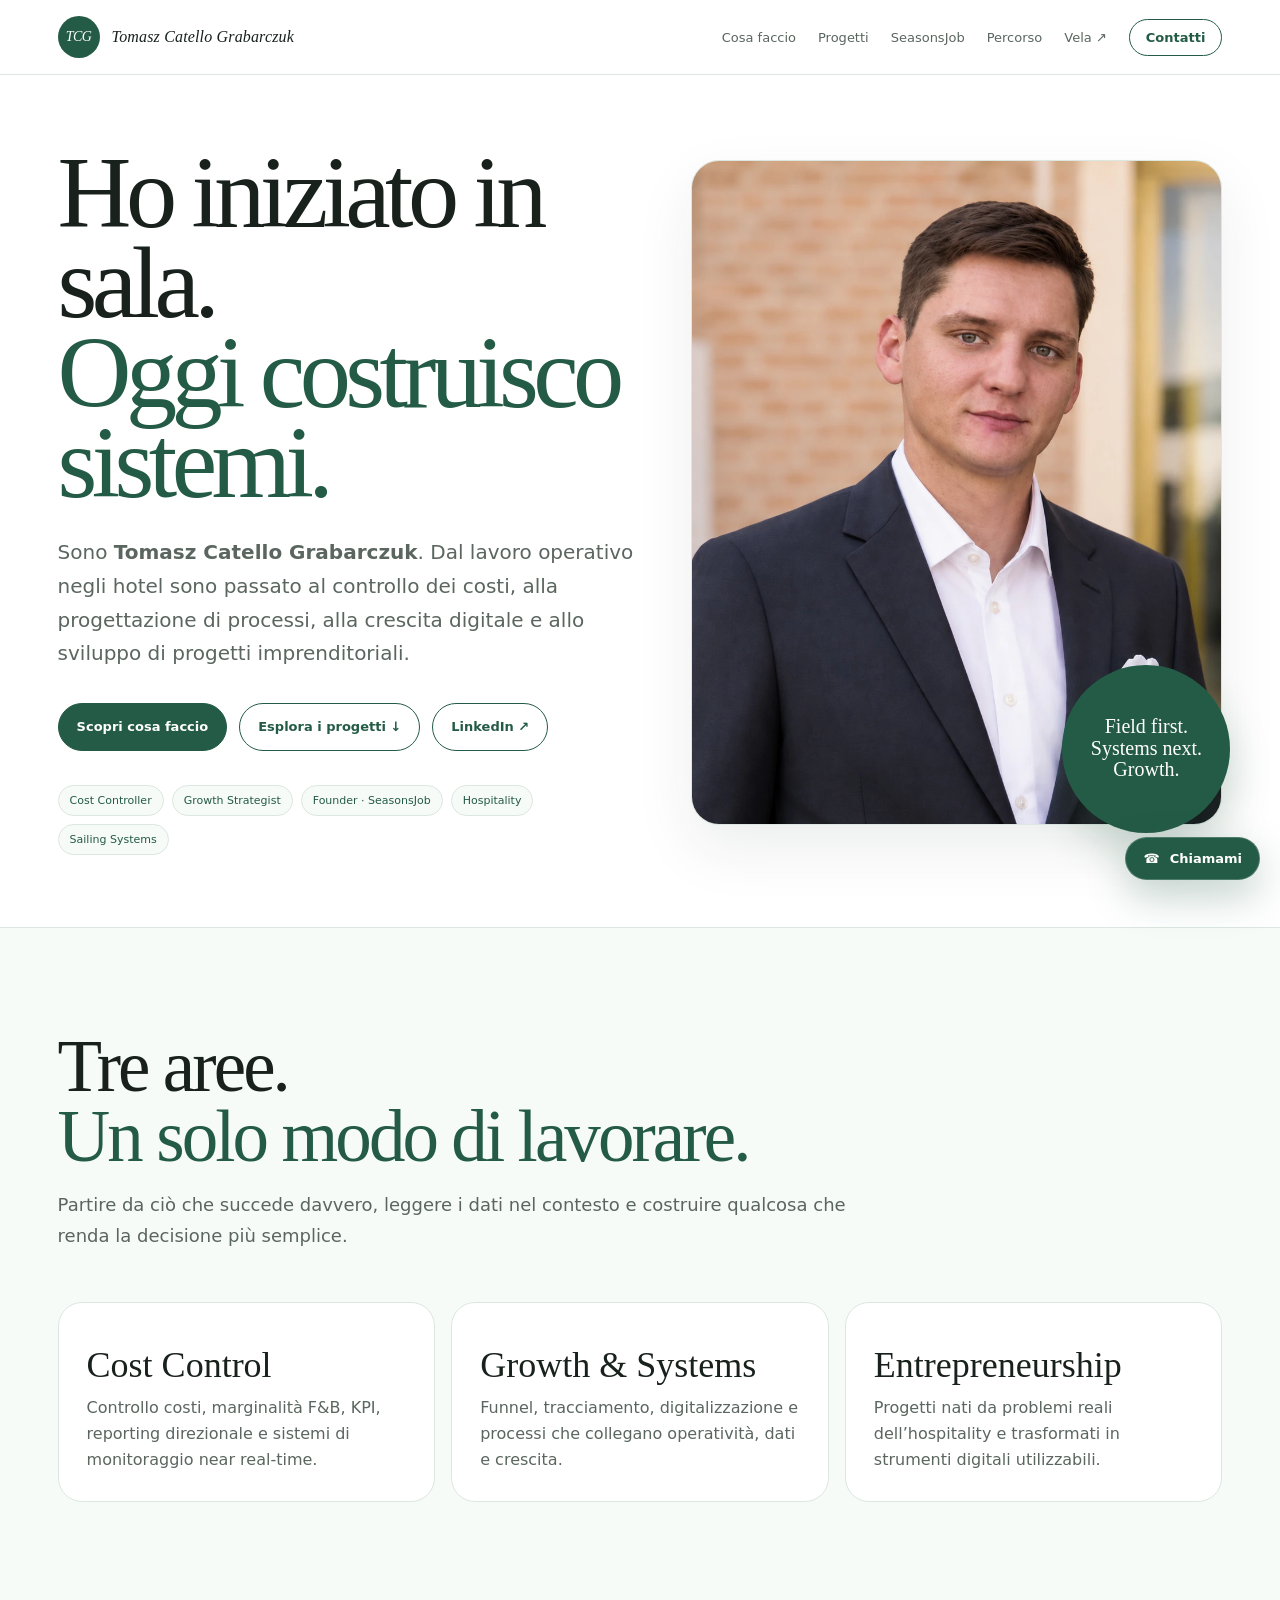
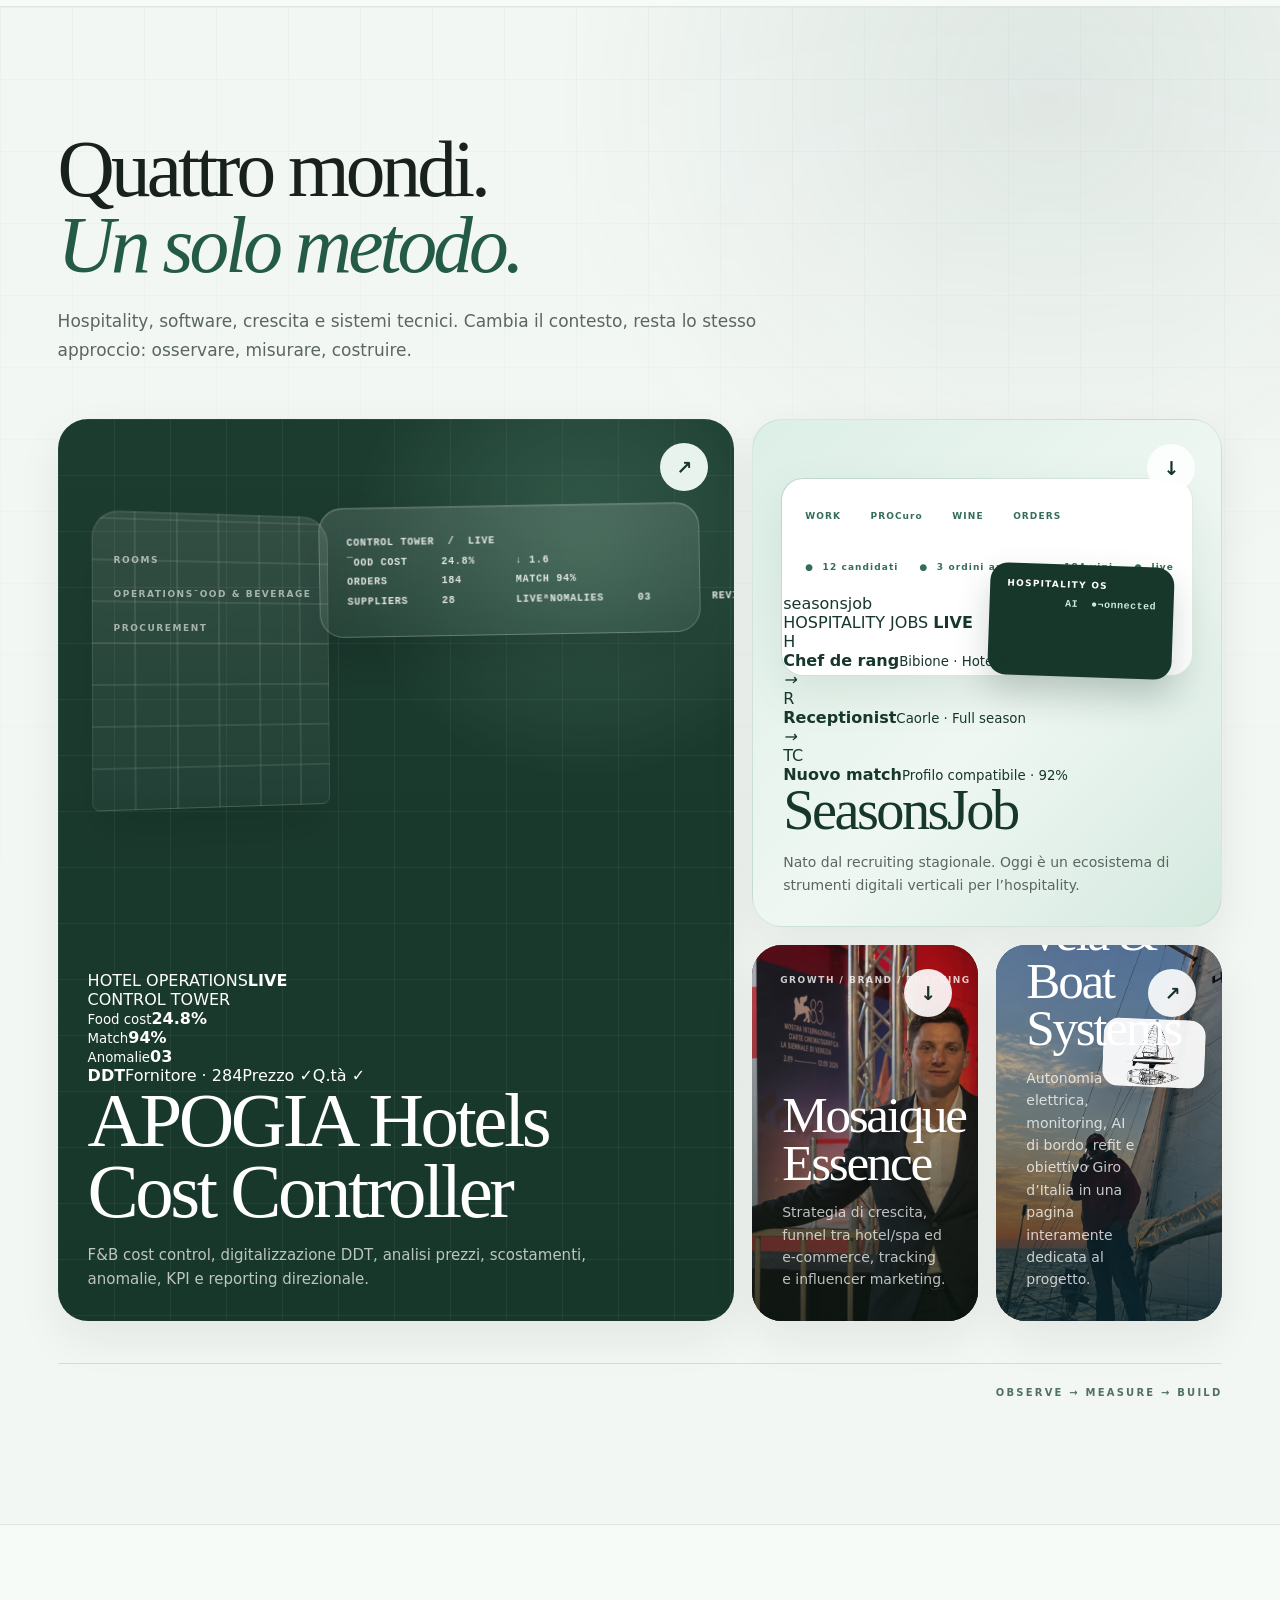
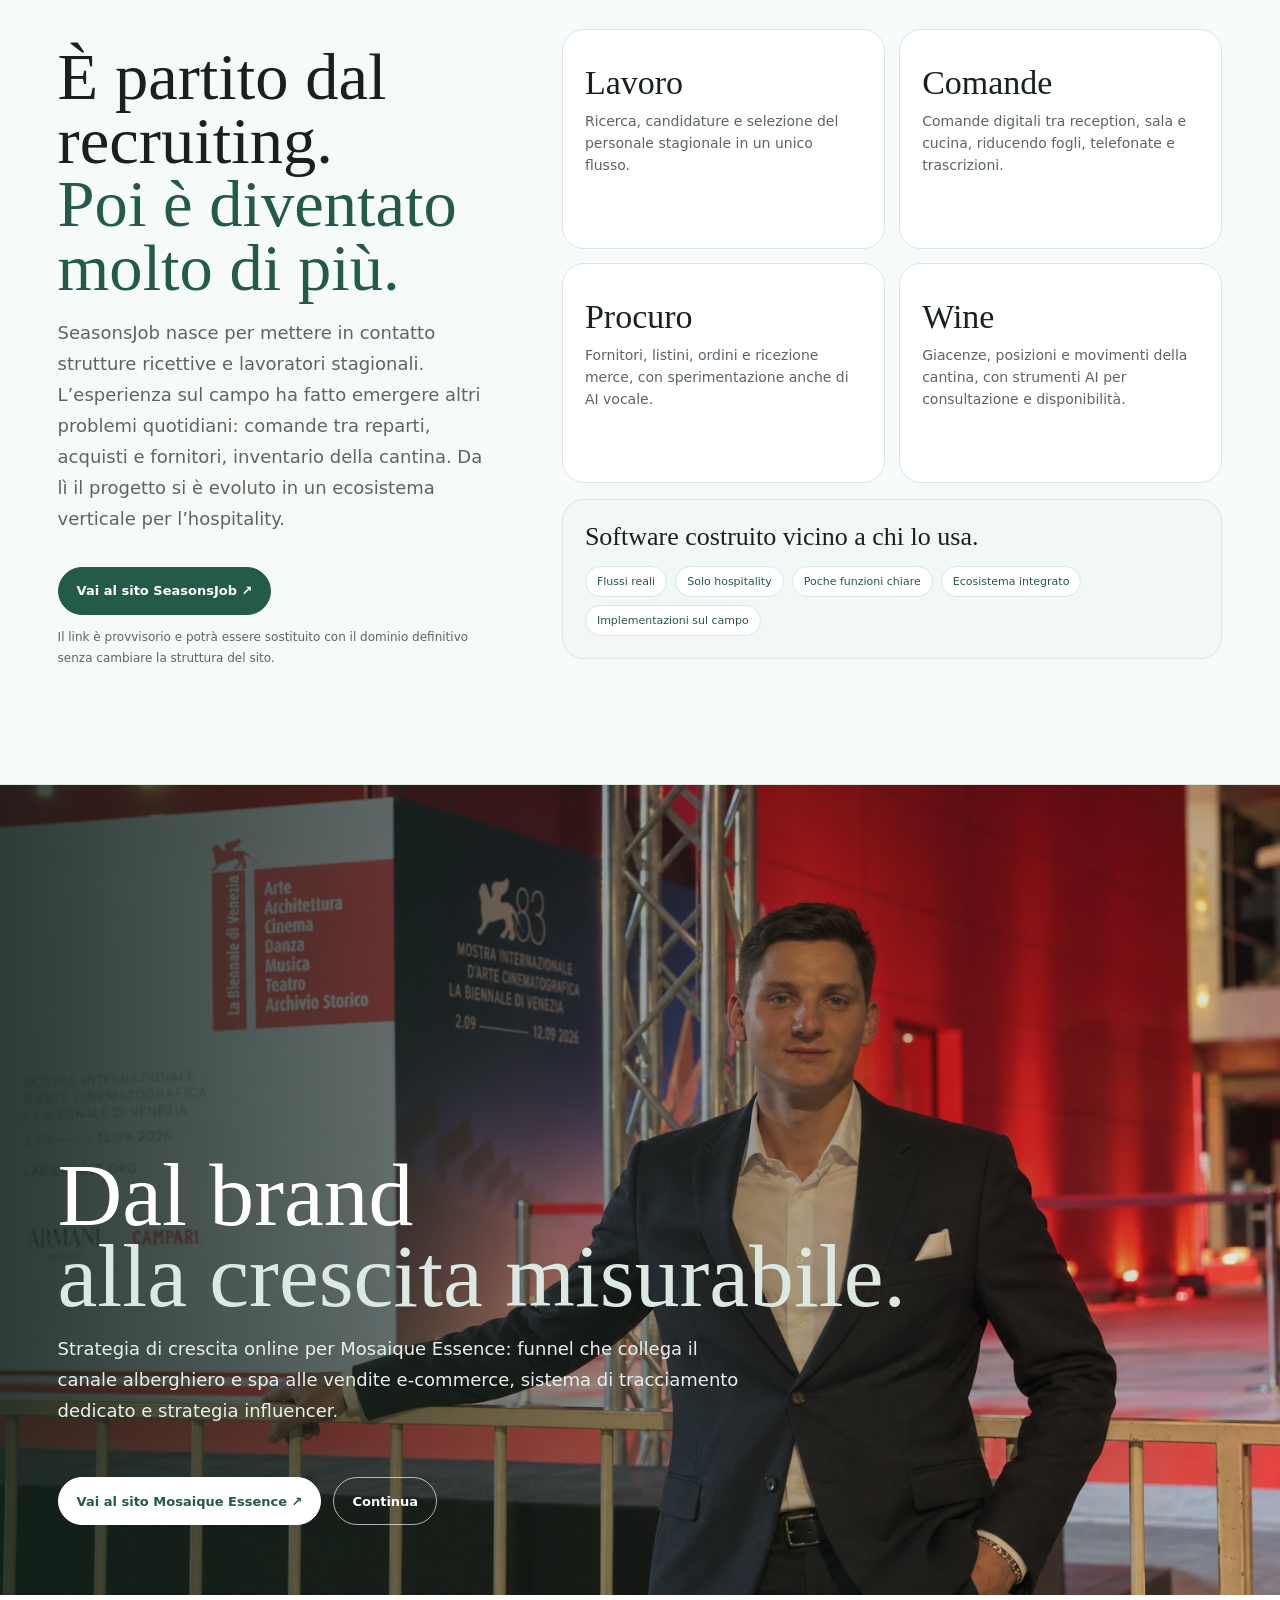
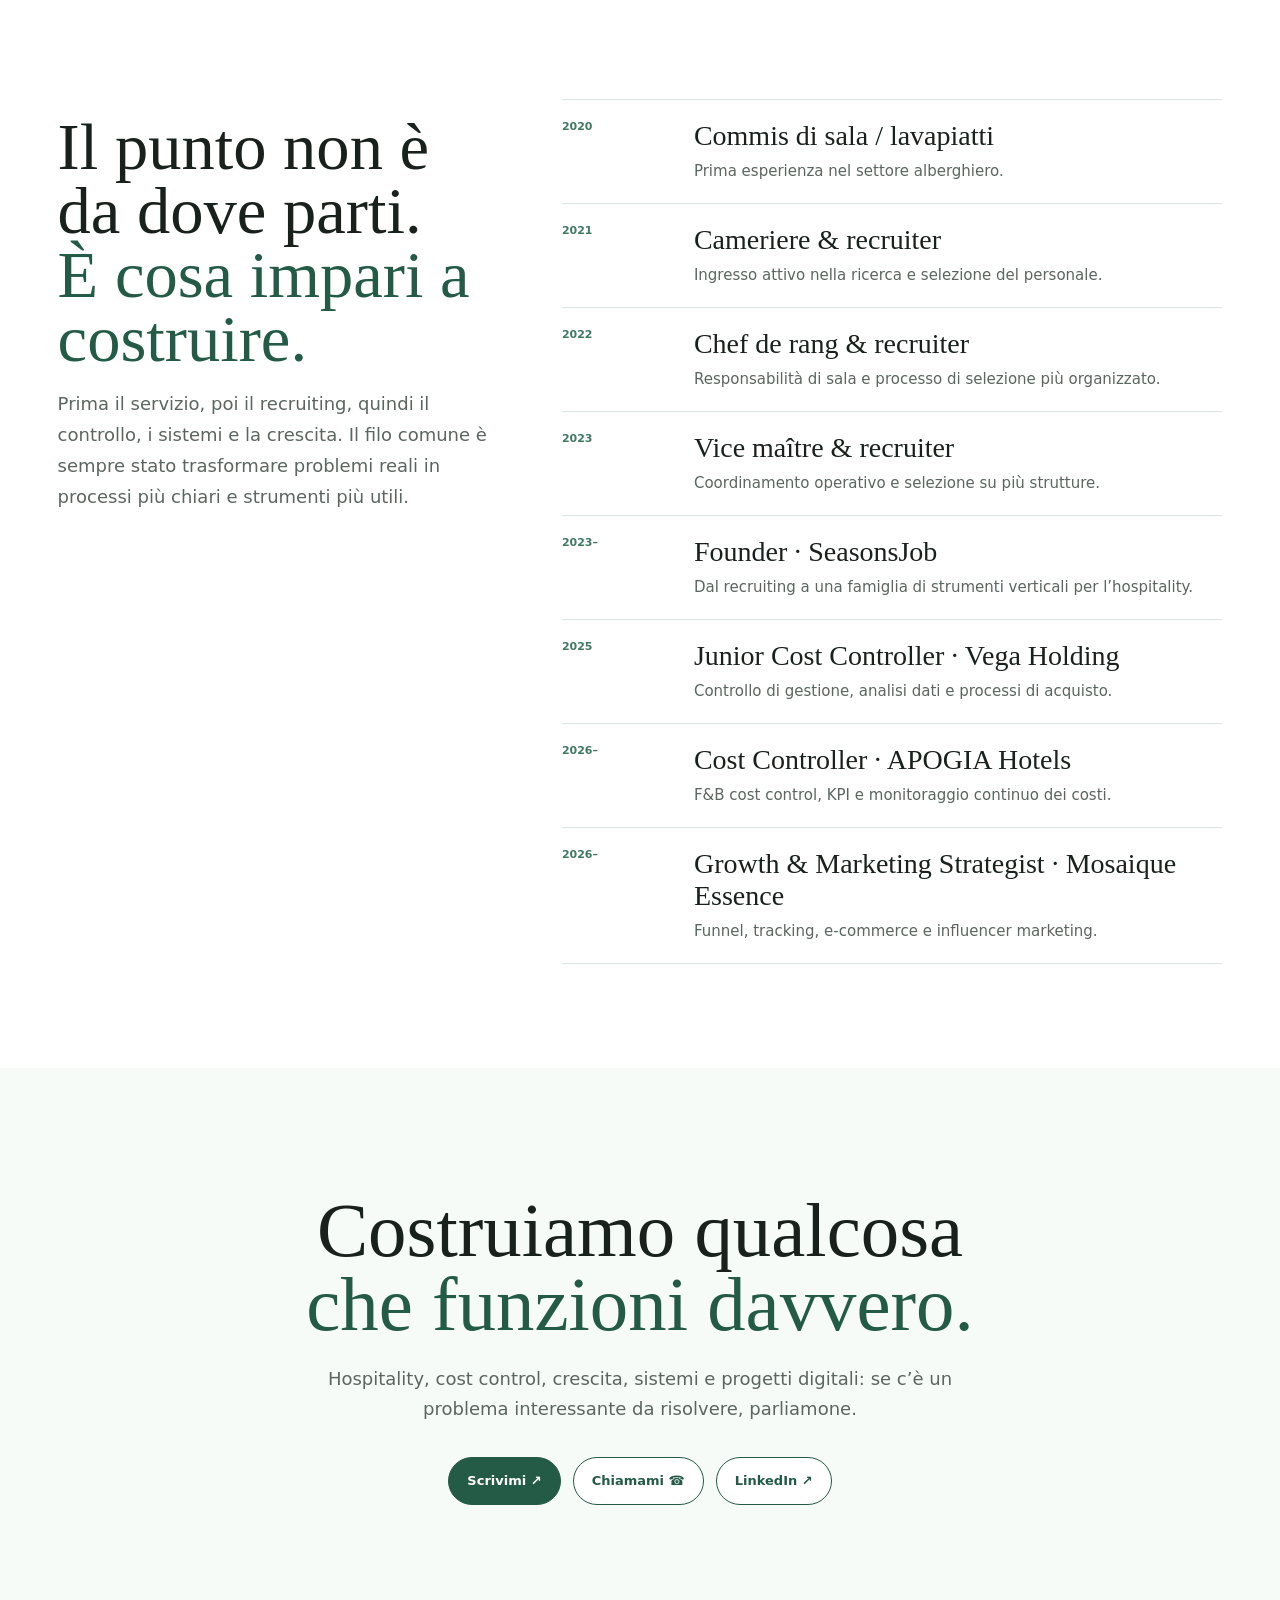
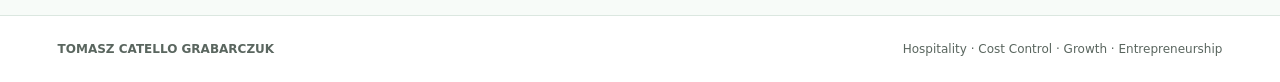
==== commit b2bf7428: "Add richer Apogia and SeasonsJob card scenes" ====
--- a/index.html
+++ b/index.html
@@ -1 +1 @@
-<!doctype html><html lang="it"><head><meta charset="utf-8"><meta name="viewport" content="width=device-width,initial-scale=1"><title>Tomasz Catello Grabarczuk — Hospitality, Cost Control & Growth</title><meta name="description" content="Tomasz Catello Grabarczuk: hospitality, cost control, growth, SeasonsJob, Mosaique Essence e progetti digitali."><meta name="theme-color" content="#245b46"><meta property="og:type" content="website"><meta property="og:title" content="Tomasz Catello Grabarczuk — Hospitality, Cost Control & Growth"><meta property="og:description" content="Dal lavoro operativo nell’hospitality al cost control, ai sistemi digitali, alla crescita e all’imprenditorialità."><meta property="og:image" content="/assets/portrait-hq.webp"><link rel="icon" href="/favicon.svg" type="image/svg+xml"><link rel="stylesheet" href="/styles.css?v=20260918-vela2"></head><body><header><a class="brand" href="#top"><span class="brandmark">TCG</span><span>Tomasz Catello Grabarczuk</span></a><nav><a href="#what">Cosa faccio</a><a href="#projects">Progetti</a><a href="#seasonsjob">SeasonsJob</a><a href="#journey">Percorso</a><a href="/vela">Vela ↗</a><a class="cta" href="#contact">Contatti</a></nav></header><main id="top"><section class="hero"><div><h1>Ho iniziato in sala.<br><em>Oggi costruisco sistemi.</em></h1><p class="intro">Sono <strong>Tomasz Catello Grabarczuk</strong>. Dal lavoro operativo negli hotel sono passato al controllo dei costi, alla progettazione di processi, alla crescita digitale e allo sviluppo di progetti imprenditoriali.</p><div class="actions"><a class="btn primary" href="#what">Scopri cosa faccio</a><a class="btn secondary" href="#projects">Esplora i progetti ↓</a><a class="btn secondary" href="https://it.linkedin.com/in/tomasz-grabarczuk-a19716175" target="_blank" rel="noreferrer">LinkedIn ↗</a></div><div class="tags"><span>Cost Controller</span><span>Growth Strategist</span><span>Founder · SeasonsJob</span><span>Hospitality</span><span>Sailing Systems</span></div></div><div class="portrait-wrap"><div class="portrait"><img src="/assets/portrait-hq.webp" alt="Ritratto professionale di Tomasz Catello Grabarczuk"></div><div class="stamp">Field first.<br>Systems next.<br>Growth.</div></div></section><section id="what" class="section soft"><div class="section-head"><div><h2 class="section-title">Tre aree.<br><em>Un solo modo di lavorare.</em></h2><p class="section-lead">Partire da ciò che succede davvero, leggere i dati nel contesto e costruire qualcosa che renda la decisione più semplice.</p></div></div><div class="what-grid"><article class="card"><h3>Cost Control</h3><p>Controllo costi, marginalità F&amp;B, KPI, reporting direzionale e sistemi di monitoraggio near real-time.</p></article><article class="card"><h3>Growth & Systems</h3><p>Funnel, tracciamento, digitalizzazione e processi che collegano operatività, dati e crescita.</p></article><article class="card"><h3>Entrepreneurship</h3><p>Progetti nati da problemi reali dell’hospitality e trasformati in strumenti digitali utilizzabili.</p></article></div></section><section id="projects" class="section"><div class="section-head"><div><h2 class="section-title">Esplora i progetti.<br><em>Ogni card apre un mondo diverso.</em></h2><p class="section-lead">Queste non sono semplici descrizioni: sono punti di accesso ai progetti, alle pagine dedicate e ai siti esterni. Apri quello che ti interessa e approfondisci.</p></div></div><div class="project-hint"><span>↗</span><p>Le card qui sotto sono cliccabili. Cerca il badge <strong>PAGINA DEDICATA</strong>, <strong>SEZIONE DEDICATA</strong> o <strong>SITO ESTERNO</strong>.</p></div><div class="paths"><a class="path big" href="https://www.apogia.net/" target="_blank" rel="noreferrer"><div><div class="path-top"><span class="path-badge">SITO ESTERNO</span><span class="path-arrow">↗</span></div><h3>APOGIA Hotels<br>Cost Controller</h3><p>F&amp;B cost control, digitalizzazione DDT, analisi prezzi, scostamenti, anomalie, KPI e reporting direzionale.</p><div class="meta">Visita Apogia Hotels <span>↗</span></div></div></a><div class="path-stack"><a class="path soft" href="#seasonsjob"><div><div class="path-top"><span class="path-badge">SEZIONE DEDICATA</span><span class="path-arrow">↓</span></div><h3>SeasonsJob</h3><p>Nato dal recruiting stagionale. Oggi è un ecosistema di strumenti digitali verticali per l’hospitality.</p><div class="meta">Apri SeasonsJob <span>↓</span></div></div></a><a class="path" href="#mosaique"><div><div class="path-top"><span class="path-badge">SEZIONE DEDICATA</span><span class="path-arrow">↓</span></div><h3>Mosaique Essence</h3><p>Strategia di crescita, funnel tra hotel/spa ed e-commerce, tracking e influencer marketing.</p><div class="meta">Apri Mosaique Essence <span>↓</span></div></div></a><a class="path dedicated" href="/vela"><div><div class="path-top"><span class="path-badge">PAGINA DEDICATA</span><span class="path-arrow">↗</span></div><h3>Vela & Boat Systems</h3><p>Autonomia elettrica, monitoring, AI di bordo, refit e obiettivo Giro d’Italia in una pagina interamente dedicata al progetto.</p><div class="meta">Apri la pagina Vela <span>↗</span></div></div></a></div></div></section><section id="seasonsjob" class="section soft"><div class="seasons"><div class="story"><h2>È partito dal recruiting.<br><em>Poi è diventato molto di più.</em></h2><p>SeasonsJob nasce per mettere in contatto strutture ricettive e lavoratori stagionali. L’esperienza sul campo ha fatto emergere altri problemi quotidiani: comande tra reparti, acquisti e fornitori, inventario della cantina. Da lì il progetto si è evoluto in un ecosistema verticale per l’hospitality.</p><div class="actions"><a class="btn primary" href="https://seasonsjob-sito.vercel.app/" target="_blank" rel="noreferrer">Vai al sito SeasonsJob ↗</a></div><p style="font-size:12px">Il link è provvisorio e potrà essere sostituito con il dominio definitivo senza cambiare la struttura del sito.</p></div><div><div class="products"><article class="product"><h3>Lavoro</h3><p>Ricerca, candidature e selezione del personale stagionale in un unico flusso.</p></article><article class="product"><h3>Comande</h3><p>Comande digitali tra reception, sala e cucina, riducendo fogli, telefonate e trascrizioni.</p></article><article class="product"><h3>Procuro</h3><p>Fornitori, listini, ordini e ricezione merce, con sperimentazione anche di AI vocale.</p></article><article class="product"><h3>Wine</h3><p>Giacenze, posizioni e movimenti della cantina, con strumenti AI per consultazione e disponibilità.</p></article></div><div class="principles"><strong>Software costruito vicino a chi lo usa.</strong><div class="chips"><span>Flussi reali</span><span>Solo hospitality</span><span>Poche funzioni chiare</span><span>Ecosistema integrato</span><span>Implementazioni sul campo</span></div></div></div></div></section><section id="mosaique" class="mosaique"><img loading="lazy" decoding="async" src="/assets/mosaique-venezia-hq.webp" alt="Evento Mosaique Essence a Venezia"><div class="mos-copy"><h2>Dal brand<br><em>alla crescita misurabile.</em></h2><p>Strategia di crescita online per Mosaique Essence: funnel che collega il canale alberghiero e spa alle vendite e-commerce, sistema di tracciamento dedicato e strategia influencer.</p><div class="actions"><a class="btn primary" href="https://mosaiquessence.com/" target="_blank" rel="noreferrer">Vai al sito Mosaique Essence ↗</a><a class="btn secondary" href="#journey">Continua</a></div></div></section><section id="journey" class="section"><div class="journey"><div><h2>Il punto non è da dove parti.<br><em>È cosa impari a costruire.</em></h2><p>Prima il servizio, poi il recruiting, quindi il controllo, i sistemi e la crescita. Il filo comune è sempre stato trasformare problemi reali in processi più chiari e strumenti più utili.</p></div><div><div class="timeline-row"><strong>2020</strong><div><h3>Commis di sala / lavapiatti</h3><p>Prima esperienza nel settore alberghiero.</p></div></div><div class="timeline-row"><strong>2021</strong><div><h3>Cameriere & recruiter</h3><p>Ingresso attivo nella ricerca e selezione del personale.</p></div></div><div class="timeline-row"><strong>2022</strong><div><h3>Chef de rang & recruiter</h3><p>Responsabilità di sala e processo di selezione più organizzato.</p></div></div><div class="timeline-row"><strong>2023</strong><div><h3>Vice maître & recruiter</h3><p>Coordinamento operativo e selezione su più strutture.</p></div></div><div class="timeline-row"><strong>2023–</strong><div><h3>Founder · SeasonsJob</h3><p>Dal recruiting a una famiglia di strumenti verticali per l’hospitality.</p></div></div><div class="timeline-row"><strong>2025</strong><div><h3>Junior Cost Controller · Vega Holding</h3><p>Controllo di gestione, analisi dati e processi di acquisto.</p></div></div><div class="timeline-row"><strong>2026–</strong><div><h3>Cost Controller · APOGIA Hotels</h3><p>F&amp;B cost control, KPI e monitoraggio continuo dei costi.</p></div></div><div class="timeline-row"><strong>2026–</strong><div><h3>Growth & Marketing Strategist · Mosaique Essence</h3><p>Funnel, tracking, e-commerce e influencer marketing.</p></div></div></div></div></section><section id="contact" class="contact"><h2>Costruiamo qualcosa<br><em>che funzioni davvero.</em></h2><p>Hospitality, cost control, crescita, sistemi e progetti digitali: se c’è un problema interessante da risolvere, parliamone.</p><div class="actions"><a class="btn primary" href="mailto:Tomaszcatellograbarczuk@gmail.com">Scrivimi ↗</a><a class="btn secondary" href="tel:+393391414165">Chiamami ☎</a><a class="btn secondary" href="https://it.linkedin.com/in/tomasz-grabarczuk-a19716175" target="_blank" rel="noreferrer">LinkedIn ↗</a></div></section></main><footer><strong>TOMASZ CATELLO GRABARCZUK</strong><span>Hospitality · Cost Control · Growth · Entrepreneurship</span></footer><a href="tel:+393391414165" aria-label="Chiama Tomasz al 339 141 4165" style="position:fixed;right:20px;bottom:20px;z-index:100;display:inline-flex;align-items:center;gap:10px;padding:13px 17px;border-radius:999px;background:#245b46;color:#fff;font-size:13px;font-weight:800;box-shadow:0 16px 40px rgba(36,91,70,.28);border:1px solid rgba(255,255,255,.2);">☎ <span>Chiamami</span></a></body></html>+<!doctype html><html lang="it"><head><meta charset="utf-8"><meta name="viewport" content="width=device-width,initial-scale=1"><title>Tomasz Catello Grabarczuk — Hospitality, Cost Control & Growth</title><meta name="description" content="Tomasz Catello Grabarczuk: hospitality, cost control, growth, SeasonsJob, Mosaique Essence e progetti digitali."><meta name="theme-color" content="#245b46"><meta property="og:type" content="website"><meta property="og:title" content="Tomasz Catello Grabarczuk — Hospitality, Cost Control & Growth"><meta property="og:description" content="Dal lavoro operativo nell’hospitality al cost control, ai sistemi digitali, alla crescita e all’imprenditorialità."><meta property="og:image" content="/assets/portrait-hq.webp"><link rel="icon" href="/favicon.svg" type="image/svg+xml"><link rel="stylesheet" href="/styles.css?v=20260918-vela2"></head><body><header><a class="brand" href="#top"><span class="brandmark">TCG</span><span>Tomasz Catello Grabarczuk</span></a><nav><a href="#what">Cosa faccio</a><a href="#projects">Progetti</a><a href="#seasonsjob">SeasonsJob</a><a href="#journey">Percorso</a><a href="/vela">Vela ↗</a><a class="cta" href="#contact">Contatti</a></nav></header><main id="top"><section class="hero"><div><h1>Ho iniziato in sala.<br><em>Oggi costruisco sistemi.</em></h1><p class="intro">Sono <strong>Tomasz Catello Grabarczuk</strong>. Dal lavoro operativo negli hotel sono passato al controllo dei costi, alla progettazione di processi, alla crescita digitale e allo sviluppo di progetti imprenditoriali.</p><div class="actions"><a class="btn primary" href="#what">Scopri cosa faccio</a><a class="btn secondary" href="#projects">Esplora i progetti ↓</a><a class="btn secondary" href="https://it.linkedin.com/in/tomasz-grabarczuk-a19716175" target="_blank" rel="noreferrer">LinkedIn ↗</a></div><div class="tags"><span>Cost Controller</span><span>Growth Strategist</span><span>Founder · SeasonsJob</span><span>Hospitality</span><span>Sailing Systems</span></div></div><div class="portrait-wrap"><div class="portrait"><img src="/assets/portrait-hq.webp" alt="Ritratto professionale di Tomasz Catello Grabarczuk"></div><div class="stamp">Field first.<br>Systems next.<br>Growth.</div></div></section><section id="what" class="section soft"><div class="section-head"><div><h2 class="section-title">Tre aree.<br><em>Un solo modo di lavorare.</em></h2><p class="section-lead">Partire da ciò che succede davvero, leggere i dati nel contesto e costruire qualcosa che renda la decisione più semplice.</p></div></div><div class="what-grid"><article class="card"><h3>Cost Control</h3><p>Controllo costi, marginalità F&amp;B, KPI, reporting direzionale e sistemi di monitoraggio near real-time.</p></article><article class="card"><h3>Growth & Systems</h3><p>Funnel, tracciamento, digitalizzazione e processi che collegano operatività, dati e crescita.</p></article><article class="card"><h3>Entrepreneurship</h3><p>Progetti nati da problemi reali dell’hospitality e trasformati in strumenti digitali utilizzabili.</p></article></div></section><section id="projects" class="section"><div class="section-head"><div><h2 class="section-title">Esplora i progetti.<br><em>Ogni card apre un mondo diverso.</em></h2><p class="section-lead">Queste non sono semplici descrizioni: sono punti di accesso ai progetti, alle pagine dedicate e ai siti esterni. Apri quello che ti interessa e approfondisci.</p></div></div><div class="project-hint"><span>↗</span><p>Le card qui sotto sono cliccabili. Cerca il badge <strong>PAGINA DEDICATA</strong>, <strong>SEZIONE DEDICATA</strong> o <strong>SITO ESTERNO</strong>.</p></div><div class="paths"><a class="path big" href="https://www.apogia.net/" target="_blank" rel="noreferrer"><div><div class="path-top"><span class="path-badge">SITO ESTERNO</span><span class="path-arrow">↗</span></div><div class="apogia-visual" aria-hidden="true"><div class="hotel-frame"><div class="hotel-roof"></div><div class="hotel-windows"><i></i><i></i><i></i><i></i><i></i><i></i><i></i><i></i><i></i><i></i><i></i><i></i><i></i><i></i><i></i><i></i><i></i><i></i></div><div class="hotel-ground"><span>HOTEL OPERATIONS</span><b>LIVE</b></div></div><div class="cost-panel"><div class="cost-head"><span>CONTROL TOWER</span><i></i></div><div class="cost-kpis"><div><small>Food cost</small><strong>24.8%</strong></div><div><small>Match</small><strong>94%</strong></div><div><small>Anomalie</small><strong>03</strong></div></div><div class="cost-bars"><span style="--h:68%"></span><span style="--h:46%"></span><span style="--h:82%"></span><span style="--h:58%"></span><span style="--h:74%"></span><span style="--h:38%"></span><span style="--h:66%"></span></div></div><div class="ddt-sheet"><b>DDT</b><span>Fornitore · 284</span><span>Prezzo ✓</span><span>Q.tà ✓</span></div></div><h3>APOGIA Hotels<br>Cost Controller</h3><p>F&amp;B cost control, digitalizzazione DDT, analisi prezzi, scostamenti, anomalie, KPI e reporting direzionale.</p><div class="meta">Visita Apogia Hotels <span>↗</span></div></div></a><div class="path-stack"><a class="path soft" href="#seasonsjob"><div><div class="path-top"><span class="path-badge">SEZIONE DEDICATA</span><span class="path-arrow">↓</span></div><div class="sj-visual" aria-hidden="true"><div class="sj-browser"><div class="sj-browser-top"><i></i><i></i><i></i><span>seasonsjob</span></div><div class="sj-content"><div class="sj-jobs"><div class="sj-chip">HOSPITALITY JOBS <b>LIVE</b></div><div class="sj-job"><span class="sj-logo">H</span><div><b>Chef de rang</b><small>Bibione · Hotel 4★</small></div><em>→</em></div><div class="sj-job"><span class="sj-logo">R</span><div><b>Receptionist</b><small>Caorle · Full season</small></div><em>→</em></div></div><div class="sj-map"><span class="pin p1"></span><span class="pin p2"></span><span class="pin p3"></span><span class="map-route"></span></div></div></div><div class="sj-candidate"><span class="avatar">TC</span><div><b>Nuovo match</b><small>Profilo compatibile · 92%</small></div></div></div><h3>SeasonsJob</h3><p>Nato dal recruiting stagionale. Oggi è un ecosistema di strumenti digitali verticali per l’hospitality.</p><div class="meta">Apri SeasonsJob <span>↓</span></div></div></a><a class="path" href="#mosaique"><div><div class="path-top"><span class="path-badge">SEZIONE DEDICATA</span><span class="path-arrow">↓</span></div><h3>Mosaique Essence</h3><p>Strategia di crescita, funnel tra hotel/spa ed e-commerce, tracking e influencer marketing.</p><div class="meta">Apri Mosaique Essence <span>↓</span></div></div></a><a class="path dedicated" href="/vela"><div><div class="path-top"><span class="path-badge">PAGINA DEDICATA</span><span class="path-arrow">↗</span></div><h3>Vela & Boat Systems</h3><p>Autonomia elettrica, monitoring, AI di bordo, refit e obiettivo Giro d’Italia in una pagina interamente dedicata al progetto.</p><div class="meta">Apri la pagina Vela <span>↗</span></div></div></a></div></div></section><section id="seasonsjob" class="section soft"><div class="seasons"><div class="story"><h2>È partito dal recruiting.<br><em>Poi è diventato molto di più.</em></h2><p>SeasonsJob nasce per mettere in contatto strutture ricettive e lavoratori stagionali. L’esperienza sul campo ha fatto emergere altri problemi quotidiani: comande tra reparti, acquisti e fornitori, inventario della cantina. Da lì il progetto si è evoluto in un ecosistema verticale per l’hospitality.</p><div class="actions"><a class="btn primary" href="https://seasonsjob-sito.vercel.app/" target="_blank" rel="noreferrer">Vai al sito SeasonsJob ↗</a></div><p style="font-size:12px">Il link è provvisorio e potrà essere sostituito con il dominio definitivo senza cambiare la struttura del sito.</p></div><div><div class="products"><article class="product"><h3>Lavoro</h3><p>Ricerca, candidature e selezione del personale stagionale in un unico flusso.</p></article><article class="product"><h3>Comande</h3><p>Comande digitali tra reception, sala e cucina, riducendo fogli, telefonate e trascrizioni.</p></article><article class="product"><h3>Procuro</h3><p>Fornitori, listini, ordini e ricezione merce, con sperimentazione anche di AI vocale.</p></article><article class="product"><h3>Wine</h3><p>Giacenze, posizioni e movimenti della cantina, con strumenti AI per consultazione e disponibilità.</p></article></div><div class="principles"><strong>Software costruito vicino a chi lo usa.</strong><div class="chips"><span>Flussi reali</span><span>Solo hospitality</span><span>Poche funzioni chiare</span><span>Ecosistema integrato</span><span>Implementazioni sul campo</span></div></div></div></div></section><section id="mosaique" class="mosaique"><img loading="lazy" decoding="async" src="/assets/mosaique-venezia-hq.webp" alt="Evento Mosaique Essence a Venezia"><div class="mos-copy"><h2>Dal brand<br><em>alla crescita misurabile.</em></h2><p>Strategia di crescita online per Mosaique Essence: funnel che collega il canale alberghiero e spa alle vendite e-commerce, sistema di tracciamento dedicato e strategia influencer.</p><div class="actions"><a class="btn primary" href="https://mosaiquessence.com/" target="_blank" rel="noreferrer">Vai al sito Mosaique Essence ↗</a><a class="btn secondary" href="#journey">Continua</a></div></div></section><section id="journey" class="section"><div class="journey"><div><h2>Il punto non è da dove parti.<br><em>È cosa impari a costruire.</em></h2><p>Prima il servizio, poi il recruiting, quindi il controllo, i sistemi e la crescita. Il filo comune è sempre stato trasformare problemi reali in processi più chiari e strumenti più utili.</p></div><div><div class="timeline-row"><strong>2020</strong><div><h3>Commis di sala / lavapiatti</h3><p>Prima esperienza nel settore alberghiero.</p></div></div><div class="timeline-row"><strong>2021</strong><div><h3>Cameriere & recruiter</h3><p>Ingresso attivo nella ricerca e selezione del personale.</p></div></div><div class="timeline-row"><strong>2022</strong><div><h3>Chef de rang & recruiter</h3><p>Responsabilità di sala e processo di selezione più organizzato.</p></div></div><div class="timeline-row"><strong>2023</strong><div><h3>Vice maître & recruiter</h3><p>Coordinamento operativo e selezione su più strutture.</p></div></div><div class="timeline-row"><strong>2023–</strong><div><h3>Founder · SeasonsJob</h3><p>Dal recruiting a una famiglia di strumenti verticali per l’hospitality.</p></div></div><div class="timeline-row"><strong>2025</strong><div><h3>Junior Cost Controller · Vega Holding</h3><p>Controllo di gestione, analisi dati e processi di acquisto.</p></div></div><div class="timeline-row"><strong>2026–</strong><div><h3>Cost Controller · APOGIA Hotels</h3><p>F&amp;B cost control, KPI e monitoraggio continuo dei costi.</p></div></div><div class="timeline-row"><strong>2026–</strong><div><h3>Growth & Marketing Strategist · Mosaique Essence</h3><p>Funnel, tracking, e-commerce e influencer marketing.</p></div></div></div></div></section><section id="contact" class="contact"><h2>Costruiamo qualcosa<br><em>che funzioni davvero.</em></h2><p>Hospitality, cost control, crescita, sistemi e progetti digitali: se c’è un problema interessante da risolvere, parliamone.</p><div class="actions"><a class="btn primary" href="mailto:Tomaszcatellograbarczuk@gmail.com">Scrivimi ↗</a><a class="btn secondary" href="tel:+393391414165">Chiamami ☎</a><a class="btn secondary" href="https://it.linkedin.com/in/tomasz-grabarczuk-a19716175" target="_blank" rel="noreferrer">LinkedIn ↗</a></div></section></main><footer><strong>TOMASZ CATELLO GRABARCZUK</strong><span>Hospitality · Cost Control · Growth · Entrepreneurship</span></footer><a href="tel:+393391414165" aria-label="Chiama Tomasz al 339 141 4165" style="position:fixed;right:20px;bottom:20px;z-index:100;display:inline-flex;align-items:center;gap:10px;padding:13px 17px;border-radius:999px;background:#245b46;color:#fff;font-size:13px;font-weight:800;box-shadow:0 16px 40px rgba(36,91,70,.28);border:1px solid rgba(255,255,255,.2);">☎ <span>Chiamami</span></a></body></html>
--- a/styles.css
+++ b/styles.css
@@ -1,2 +1,2 @@
-@import url('/ux-projects.css');
+@import url('/ux-projects.css?v=20260918-vela2');
 :root{--bg:#fff;--paper:#f7fbf8;--text:#18211c;--muted:#5a665f;--line:#dbe7e0;--green:#245b46;--green2:#3f7a61;--soft:#e8f1ec}*{box-sizing:border-box}html{scroll-behavior:smooth}body{margin:0;background:var(--bg);color:var(--text);font-family:Inter,ui-sans-serif,system-ui,-apple-system,BlinkMacSystemFont,"Segoe UI",sans-serif}a{color:inherit;text-decoration:none}img{display:block;max-width:100%}header{position:fixed;inset:0 0 auto;z-index:50;display:flex;align-items:center;justify-content:space-between;padding:16px 4.5vw;background:rgba(255,255,255,.93);backdrop-filter:blur(16px);border-bottom:1px solid var(--line)}.brand{display:flex;align-items:center;gap:12px;font-family:Georgia,"Times New Roman",serif;font-size:16px;font-style:italic;font-weight:400;letter-spacing:.01em;text-transform:none}.brandmark{font-size:14px;letter-spacing:-.04em;flex-shrink:0;width:42px;height:42px;border-radius:50%;display:grid;place-items:center;background:var(--green);color:#fff}nav{display:flex;gap:22px;align-items:center;font-size:13px}nav a{color:var(--muted)}nav a:hover{color:var(--green)}nav .cta{padding:10px 16px;border:1px solid var(--green);border-radius:999px;color:var(--green);font-weight:700}.hero{min-height:100vh;padding:130px 4.5vw 72px;display:grid;grid-template-columns:1.04fr .96fr;gap:4.5vw;align-items:center}.eyebrow{font-size:10px;font-weight:800;letter-spacing:.18em;text-transform:uppercase;color:var(--green2)}h1,h2,h3{font-family:Georgia,"Times New Roman",serif;font-weight:400}.hero h1{margin:18px 0 0;font-size:clamp(64px,8vw,118px);line-height:.88;letter-spacing:-.055em}.hero h1 em,.section-title em,.story h2 em,.journey h2 em,.contact h2 em{font-style:normal;color:var(--green)}.intro{max-width:760px;margin:28px 0 0;font-size:20px;line-height:1.68;color:var(--muted)}.actions{display:flex;gap:12px;flex-wrap:wrap;margin-top:32px}.btn{display:inline-flex;align-items:center;justify-content:center;min-height:48px;padding:0 18px;border:1px solid var(--green);border-radius:999px;font-size:13px;font-weight:700;transition:.2s}.btn:hover{transform:translateY(-2px)}.btn.primary{background:var(--green);color:#fff}.btn.secondary{background:#fff;color:var(--green)}.tags{display:flex;gap:8px;flex-wrap:wrap;margin-top:34px}.tags span{padding:8px 11px;border:1px solid var(--line);border-radius:999px;background:var(--paper);font-size:11px;color:var(--green)}.portrait-wrap{position:relative}.portrait{aspect-ratio:4/5;overflow:hidden;border:1px solid var(--line);border-radius:28px;background:var(--paper);box-shadow:0 24px 60px rgba(18,33,28,.08)}.portrait img{width:100%;height:100%;object-fit:cover;object-position:center 22%}.stamp{position:absolute;right:-8px;bottom:-8px;width:168px;height:168px;border-radius:50%;display:grid;place-items:center;text-align:center;padding:24px;background:var(--green);color:#fff;font-family:Georgia,serif;font-size:20px;line-height:1.08;box-shadow:0 18px 40px rgba(36,91,70,.22)}.section{padding:104px 4.5vw}.section.soft{background:var(--paper);border-top:1px solid var(--line);border-bottom:1px solid var(--line)}.section-head{display:grid;grid-template-columns:1fr;gap:5vw;margin-bottom:50px}.section-title{margin:0;font-size:clamp(44px,5.7vw,78px);line-height:.96;letter-spacing:-.04em}.section-lead{max-width:800px;margin:18px 0 0;font-size:18px;line-height:1.72;color:var(--muted)}.what-grid{display:grid;grid-template-columns:repeat(3,1fr);gap:16px}.card{padding:28px;border:1px solid var(--line);border-radius:24px;background:#fff}.card .n{font-size:10px;font-weight:800;letter-spacing:.15em;color:var(--green2)}.card h3{margin:16px 0 12px;font-size:36px;line-height:1}.card p{margin:0;color:var(--muted);line-height:1.62}.paths{display:grid;grid-template-columns:1.05fr .95fr;gap:18px}.path-stack{display:grid;gap:18px}.path{min-height:300px;padding:28px;border:1px solid var(--line);border-radius:26px;background:#fff;display:flex;flex-direction:column;justify-content:space-between;transition:.25s;box-shadow:0 16px 40px rgba(18,33,28,.04)}.path:hover{transform:translateY(-5px)}.path.big{justify-content:flex-start;min-height:640px;background:var(--green);color:#fff;border-color:var(--green)}.path.soft{background:var(--soft)}.path-top{display:flex;justify-content:space-between;font-size:10px;font-weight:800;letter-spacing:.15em;text-transform:uppercase}.path h3{margin:0;font-size:clamp(38px,4.4vw,64px);line-height:.95}.path p{max-width:580px;margin:16px 0 0;color:var(--muted);line-height:1.62}.path.big p{color:#e3eee8}.meta{margin-top:22px;font-size:10px;letter-spacing:.14em;text-transform:uppercase;color:var(--green2)}.path.big .meta{color:#d3e3db}.seasons{display:grid;grid-template-columns:.8fr 1.2fr;gap:5vw;align-items:start}.story h2,.journey h2{margin:16px 0 0;font-size:clamp(46px,5.2vw,74px);line-height:.96}.story p,.journey p{font-size:18px;line-height:1.72;color:var(--muted)}.products{display:grid;grid-template-columns:1fr 1fr;gap:14px}.product{min-height:220px;padding:22px;border:1px solid var(--line);border-radius:22px;background:#fff}.product small{font-size:9px;letter-spacing:.14em;text-transform:uppercase;color:var(--green2);font-weight:800}.product h3{margin:12px 0 8px;font-size:34px}.product p{margin:0;font-size:14px;line-height:1.58;color:var(--muted)}.principles{margin-top:16px;padding:22px;border:1px solid var(--line);border-radius:22px;background:#f2f8f5}.principles strong{font-family:Georgia,serif;font-size:26px;font-weight:400}.chips{display:flex;gap:8px;flex-wrap:wrap;margin-top:14px}.chips span{padding:8px 11px;border:1px solid var(--line);border-radius:999px;background:#fff;font-size:11px;color:var(--green)}.mosaique{position:relative;min-height:90vh;overflow:hidden;background:#102119;color:#fff}.mosaique img{position:absolute;inset:0;width:100%;height:100%;object-fit:cover}.mosaique:after{content:"";position:absolute;inset:0;background:linear-gradient(90deg,rgba(16,33,25,.84),rgba(16,33,25,.38) 55%,rgba(16,33,25,.08))}.mos-copy{position:relative;z-index:2;min-height:90vh;padding:115px 4.5vw 70px;display:flex;flex-direction:column;justify-content:flex-end}.mos-copy h2{max-width:860px;margin:16px 0 0;font-size:clamp(56px,7vw,104px);line-height:.9}.mos-copy h2 em{font-style:normal;color:#dce8e2}.mos-copy p{max-width:700px;font-size:18px;line-height:1.72;color:#e8f0ec}.mos-copy .btn.primary{background:#fff;color:var(--green);border-color:#fff}.mos-copy .btn.secondary{background:transparent;color:#fff;border-color:rgba(255,255,255,.65)}.journey{display:grid;grid-template-columns:.8fr 1.2fr;gap:5vw}.timeline-row{display:grid;grid-template-columns:110px 1fr;gap:22px;padding:20px 0;border-top:1px solid var(--line)}.timeline-row:last-child{border-bottom:1px solid var(--line)}.timeline-row strong{font-size:11px;color:var(--green2)}.timeline-row h3{margin:0;font-size:28px}.timeline-row p{margin:7px 0 0;font-size:15px;line-height:1.6}.contact{padding:110px 4.5vw;text-align:center;background:var(--paper)}.contact h2{max-width:950px;margin:16px auto 0;font-size:clamp(48px,6vw,82px);line-height:.96}.contact p{max-width:680px;margin:22px auto 0;font-size:18px;line-height:1.7;color:var(--muted)}.contact .actions{justify-content:center}footer{display:flex;justify-content:space-between;gap:18px;padding:26px 4.5vw;border-top:1px solid var(--line);font-size:12px;color:var(--muted)}@media(max-width:980px){nav a:not(.cta){display:none}.hero,.section-head,.paths,.seasons,.journey{grid-template-columns:1fr}.what-grid,.products{grid-template-columns:1fr}.hero{padding-top:118px}.stamp{display:none}.path.big{min-height:420px}}@media(max-width:620px){header{padding:14px 18px}.brand span:last-child{display:none}.hero,.section,.mos-copy,.contact{padding-left:20px;padding-right:20px}.hero h1{font-size:56px}.intro{font-size:17px}.mos-copy h2{font-size:54px}footer{flex-direction:column;padding:24px 20px}}
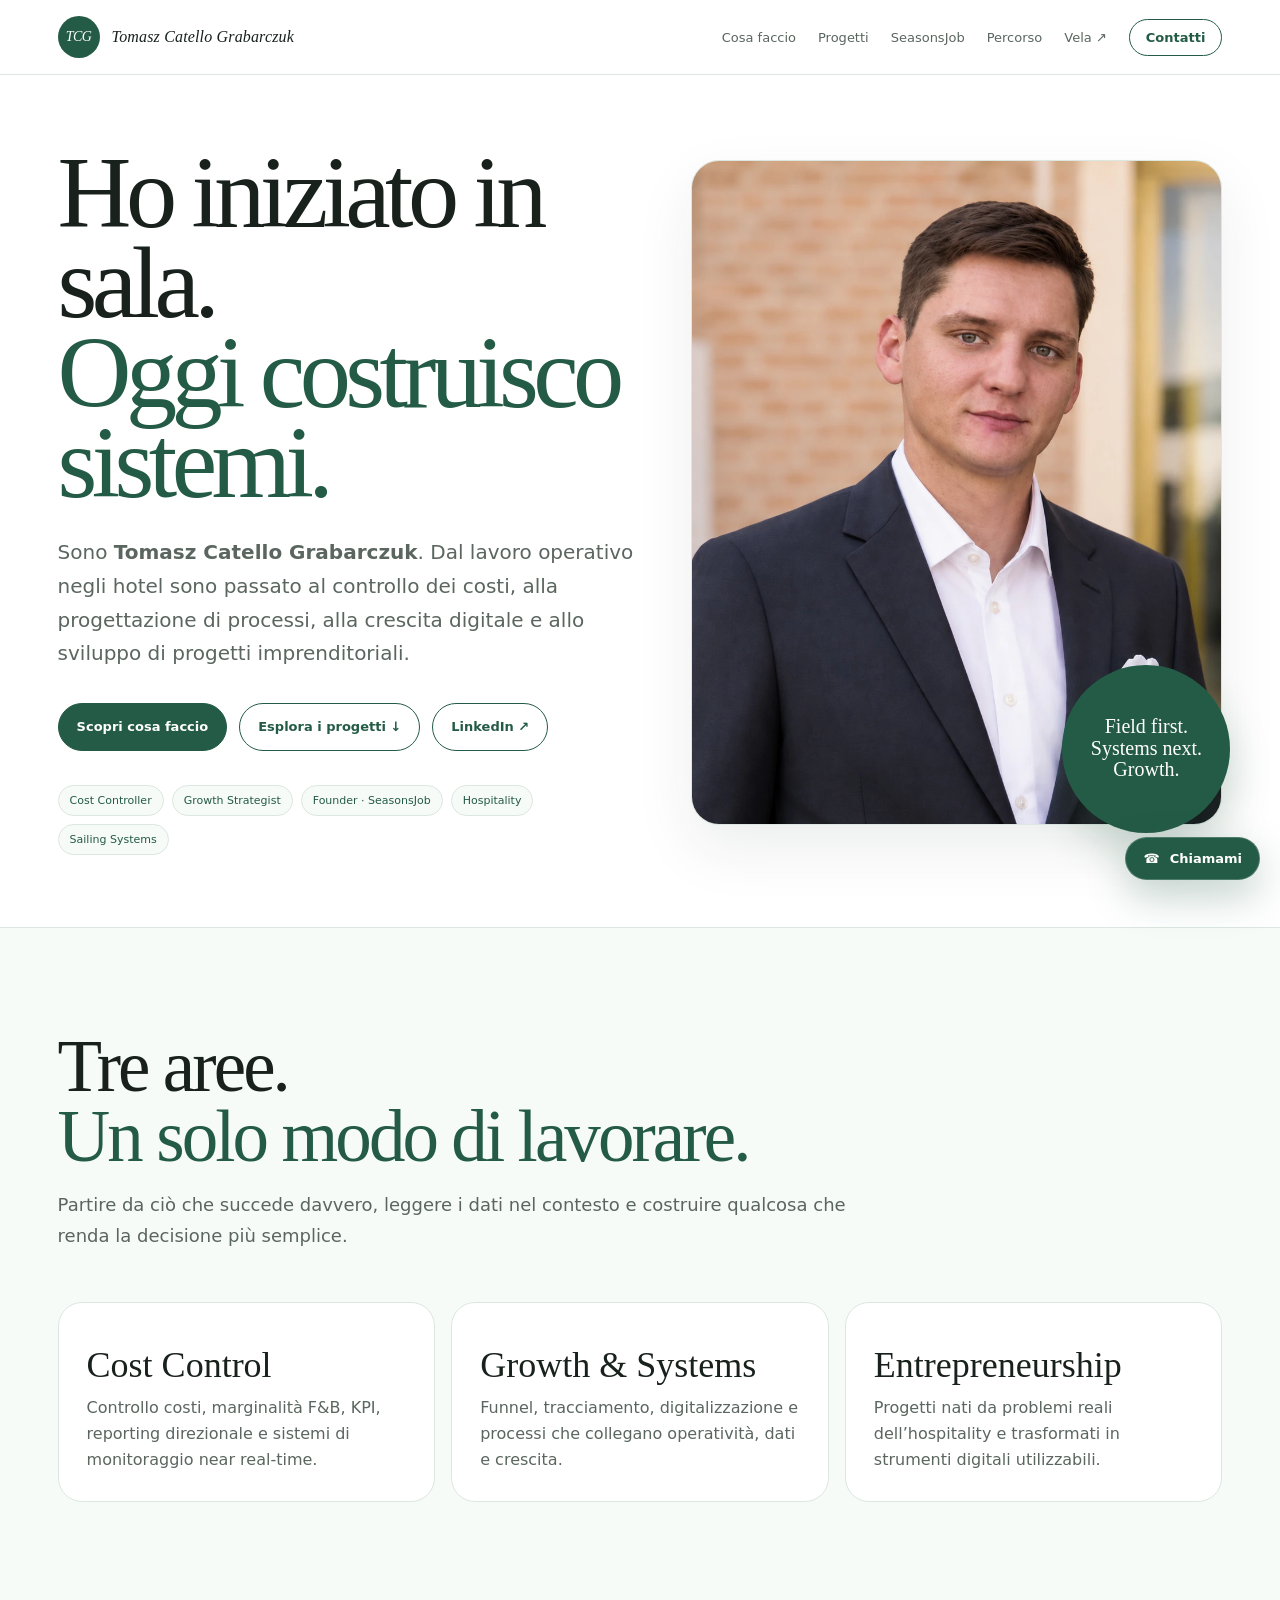
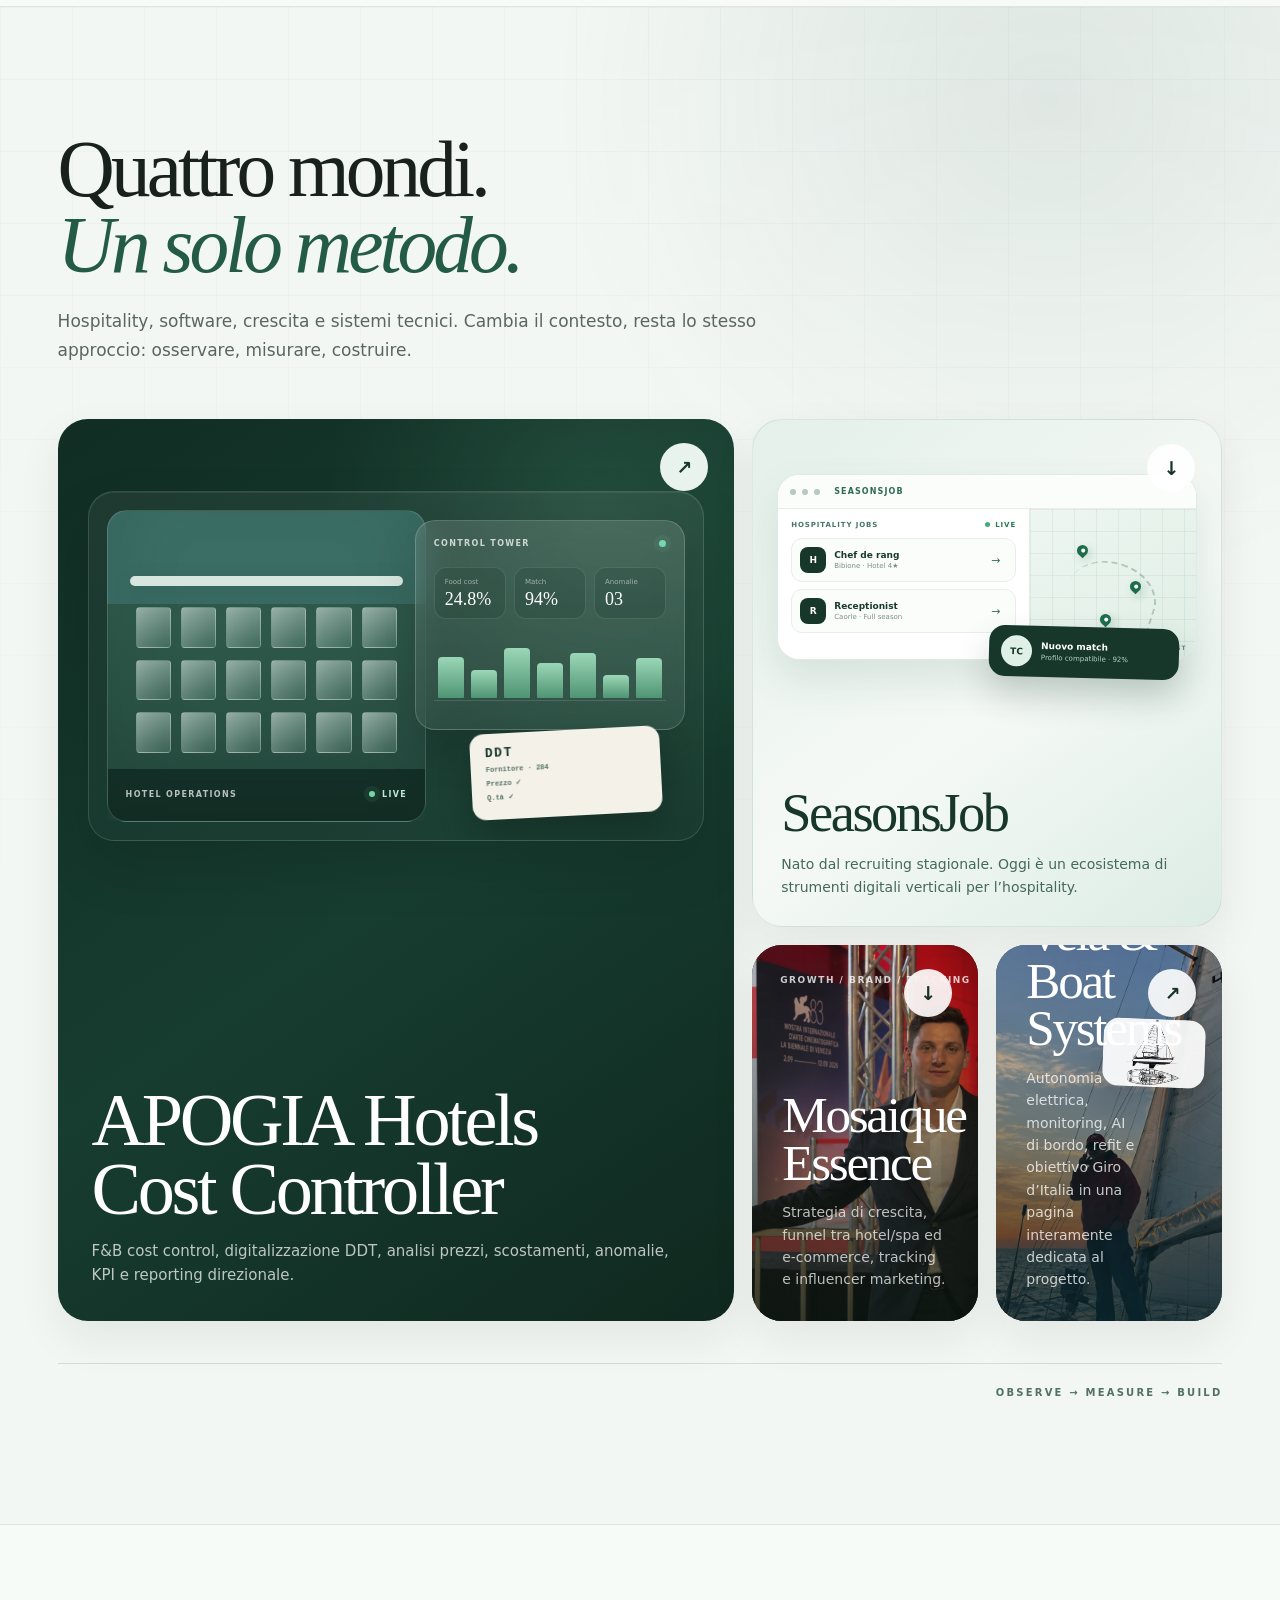
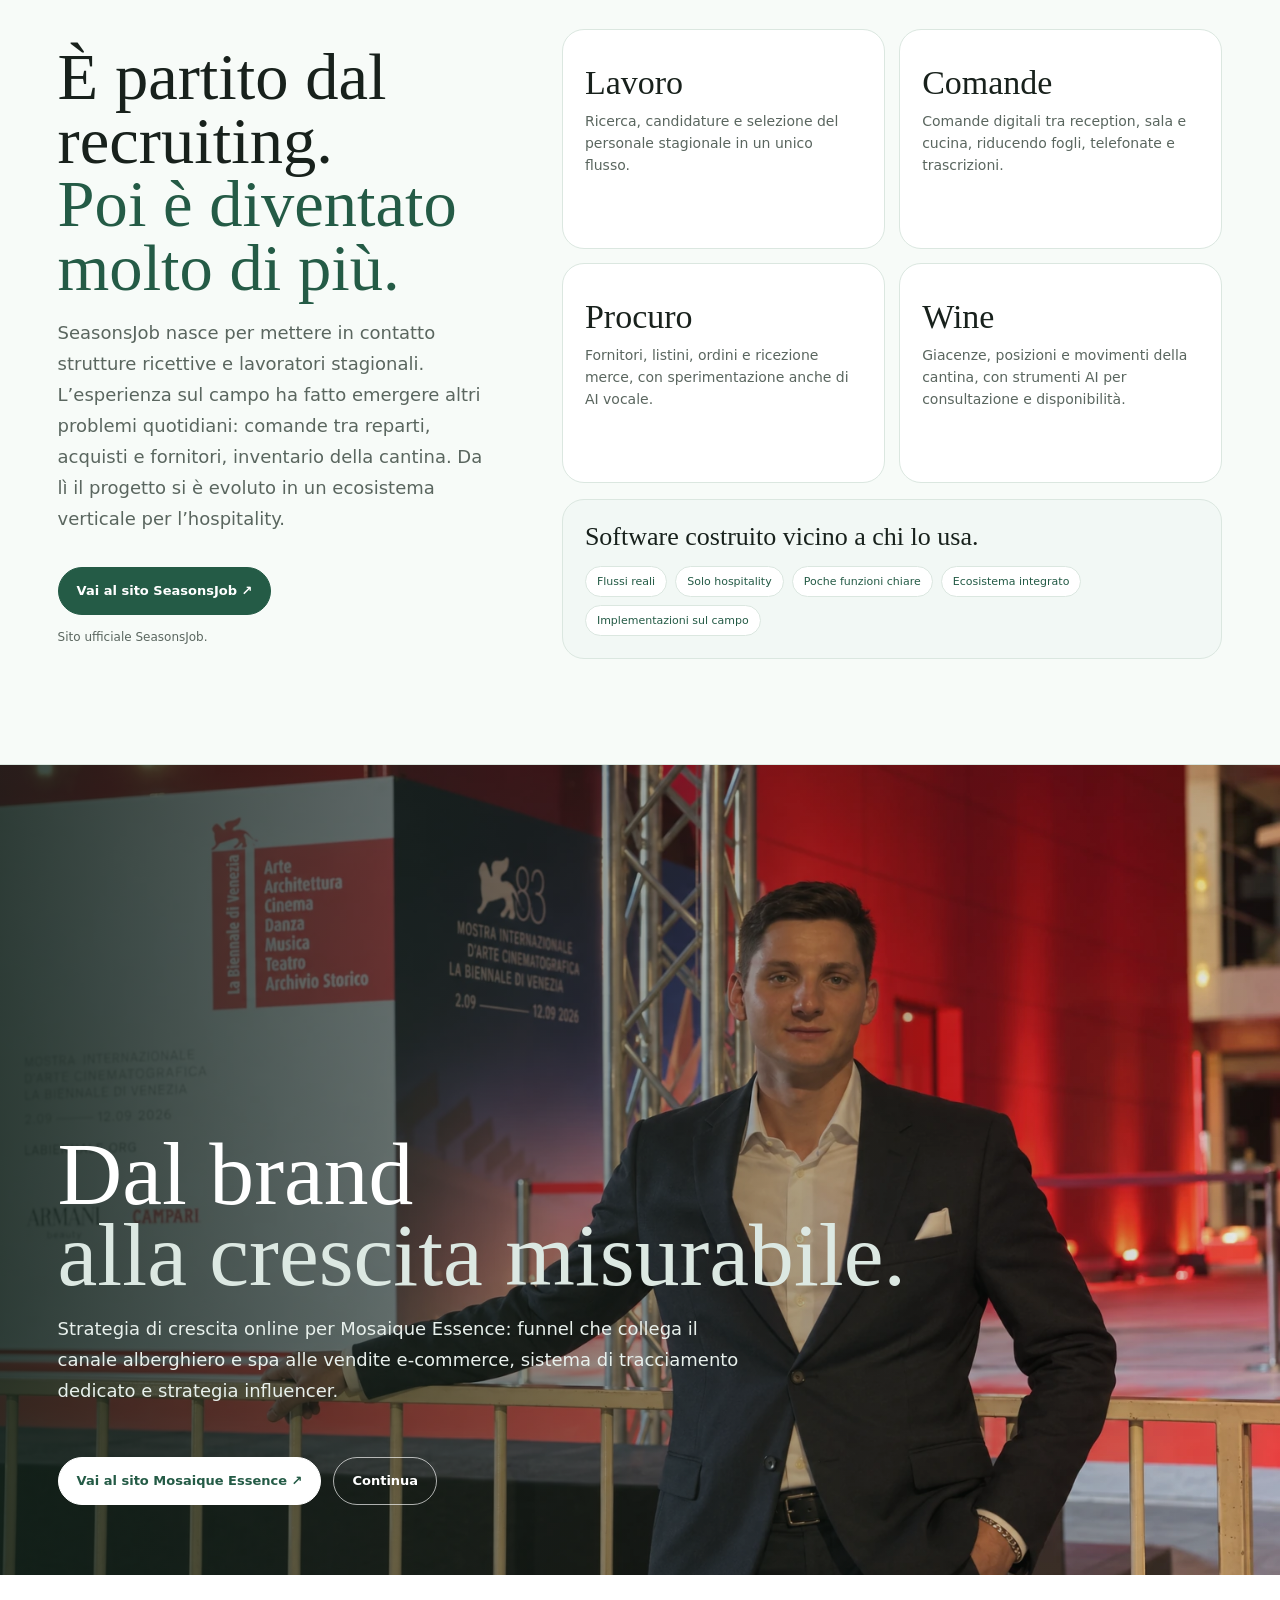
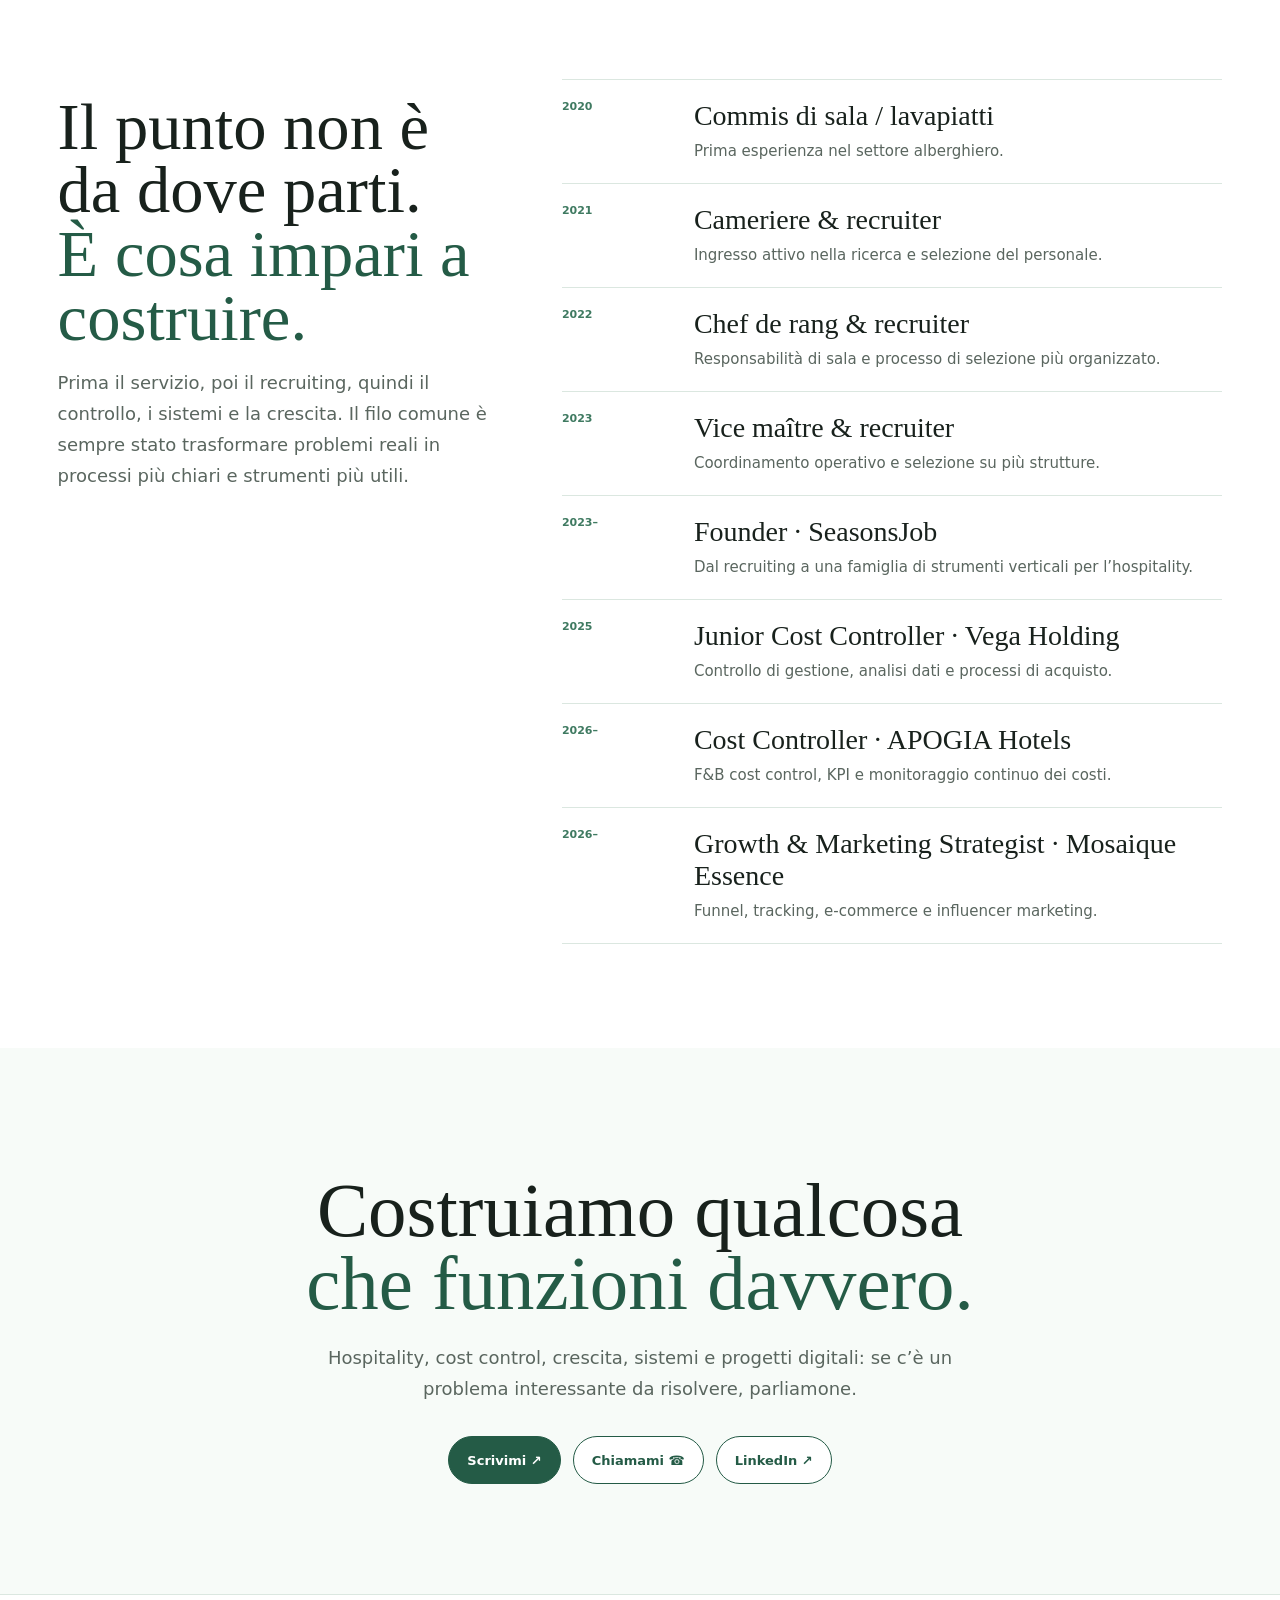
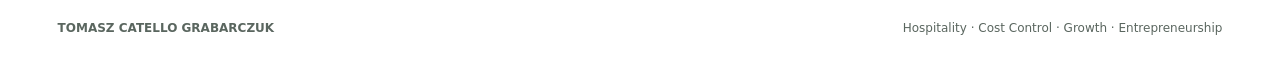
==== commit 4c284278: "Update SeasonsJob link to official domain" ====
--- a/index.html
+++ b/index.html
@@ -1 +1 @@
-<!doctype html><html lang="it"><head><meta charset="utf-8"><meta name="viewport" content="width=device-width,initial-scale=1"><title>Tomasz Catello Grabarczuk — Hospitality, Cost Control & Growth</title><meta name="description" content="Tomasz Catello Grabarczuk: hospitality, cost control, growth, SeasonsJob, Mosaique Essence e progetti digitali."><meta name="theme-color" content="#245b46"><meta property="og:type" content="website"><meta property="og:title" content="Tomasz Catello Grabarczuk — Hospitality, Cost Control & Growth"><meta property="og:description" content="Dal lavoro operativo nell’hospitality al cost control, ai sistemi digitali, alla crescita e all’imprenditorialità."><meta property="og:image" content="/assets/portrait-hq.webp"><link rel="icon" href="/favicon.svg" type="image/svg+xml"><link rel="stylesheet" href="/styles.css?v=20260918-vela2"></head><body><header><a class="brand" href="#top"><span class="brandmark">TCG</span><span>Tomasz Catello Grabarczuk</span></a><nav><a href="#what">Cosa faccio</a><a href="#projects">Progetti</a><a href="#seasonsjob">SeasonsJob</a><a href="#journey">Percorso</a><a href="/vela">Vela ↗</a><a class="cta" href="#contact">Contatti</a></nav></header><main id="top"><section class="hero"><div><h1>Ho iniziato in sala.<br><em>Oggi costruisco sistemi.</em></h1><p class="intro">Sono <strong>Tomasz Catello Grabarczuk</strong>. Dal lavoro operativo negli hotel sono passato al controllo dei costi, alla progettazione di processi, alla crescita digitale e allo sviluppo di progetti imprenditoriali.</p><div class="actions"><a class="btn primary" href="#what">Scopri cosa faccio</a><a class="btn secondary" href="#projects">Esplora i progetti ↓</a><a class="btn secondary" href="https://it.linkedin.com/in/tomasz-grabarczuk-a19716175" target="_blank" rel="noreferrer">LinkedIn ↗</a></div><div class="tags"><span>Cost Controller</span><span>Growth Strategist</span><span>Founder · SeasonsJob</span><span>Hospitality</span><span>Sailing Systems</span></div></div><div class="portrait-wrap"><div class="portrait"><img src="/assets/portrait-hq.webp" alt="Ritratto professionale di Tomasz Catello Grabarczuk"></div><div class="stamp">Field first.<br>Systems next.<br>Growth.</div></div></section><section id="what" class="section soft"><div class="section-head"><div><h2 class="section-title">Tre aree.<br><em>Un solo modo di lavorare.</em></h2><p class="section-lead">Partire da ciò che succede davvero, leggere i dati nel contesto e costruire qualcosa che renda la decisione più semplice.</p></div></div><div class="what-grid"><article class="card"><h3>Cost Control</h3><p>Controllo costi, marginalità F&amp;B, KPI, reporting direzionale e sistemi di monitoraggio near real-time.</p></article><article class="card"><h3>Growth & Systems</h3><p>Funnel, tracciamento, digitalizzazione e processi che collegano operatività, dati e crescita.</p></article><article class="card"><h3>Entrepreneurship</h3><p>Progetti nati da problemi reali dell’hospitality e trasformati in strumenti digitali utilizzabili.</p></article></div></section><section id="projects" class="section"><div class="section-head"><div><h2 class="section-title">Esplora i progetti.<br><em>Ogni card apre un mondo diverso.</em></h2><p class="section-lead">Queste non sono semplici descrizioni: sono punti di accesso ai progetti, alle pagine dedicate e ai siti esterni. Apri quello che ti interessa e approfondisci.</p></div></div><div class="project-hint"><span>↗</span><p>Le card qui sotto sono cliccabili. Cerca il badge <strong>PAGINA DEDICATA</strong>, <strong>SEZIONE DEDICATA</strong> o <strong>SITO ESTERNO</strong>.</p></div><div class="paths"><a class="path big" href="https://www.apogia.net/" target="_blank" rel="noreferrer"><div><div class="path-top"><span class="path-badge">SITO ESTERNO</span><span class="path-arrow">↗</span></div><div class="apogia-visual" aria-hidden="true"><div class="hotel-frame"><div class="hotel-roof"></div><div class="hotel-windows"><i></i><i></i><i></i><i></i><i></i><i></i><i></i><i></i><i></i><i></i><i></i><i></i><i></i><i></i><i></i><i></i><i></i><i></i></div><div class="hotel-ground"><span>HOTEL OPERATIONS</span><b>LIVE</b></div></div><div class="cost-panel"><div class="cost-head"><span>CONTROL TOWER</span><i></i></div><div class="cost-kpis"><div><small>Food cost</small><strong>24.8%</strong></div><div><small>Match</small><strong>94%</strong></div><div><small>Anomalie</small><strong>03</strong></div></div><div class="cost-bars"><span style="--h:68%"></span><span style="--h:46%"></span><span style="--h:82%"></span><span style="--h:58%"></span><span style="--h:74%"></span><span style="--h:38%"></span><span style="--h:66%"></span></div></div><div class="ddt-sheet"><b>DDT</b><span>Fornitore · 284</span><span>Prezzo ✓</span><span>Q.tà ✓</span></div></div><h3>APOGIA Hotels<br>Cost Controller</h3><p>F&amp;B cost control, digitalizzazione DDT, analisi prezzi, scostamenti, anomalie, KPI e reporting direzionale.</p><div class="meta">Visita Apogia Hotels <span>↗</span></div></div></a><div class="path-stack"><a class="path soft" href="#seasonsjob"><div><div class="path-top"><span class="path-badge">SEZIONE DEDICATA</span><span class="path-arrow">↓</span></div><div class="sj-visual" aria-hidden="true"><div class="sj-browser"><div class="sj-browser-top"><i></i><i></i><i></i><span>seasonsjob</span></div><div class="sj-content"><div class="sj-jobs"><div class="sj-chip">HOSPITALITY JOBS <b>LIVE</b></div><div class="sj-job"><span class="sj-logo">H</span><div><b>Chef de rang</b><small>Bibione · Hotel 4★</small></div><em>→</em></div><div class="sj-job"><span class="sj-logo">R</span><div><b>Receptionist</b><small>Caorle · Full season</small></div><em>→</em></div></div><div class="sj-map"><span class="pin p1"></span><span class="pin p2"></span><span class="pin p3"></span><span class="map-route"></span></div></div></div><div class="sj-candidate"><span class="avatar">TC</span><div><b>Nuovo match</b><small>Profilo compatibile · 92%</small></div></div></div><h3>SeasonsJob</h3><p>Nato dal recruiting stagionale. Oggi è un ecosistema di strumenti digitali verticali per l’hospitality.</p><div class="meta">Apri SeasonsJob <span>↓</span></div></div></a><a class="path" href="#mosaique"><div><div class="path-top"><span class="path-badge">SEZIONE DEDICATA</span><span class="path-arrow">↓</span></div><h3>Mosaique Essence</h3><p>Strategia di crescita, funnel tra hotel/spa ed e-commerce, tracking e influencer marketing.</p><div class="meta">Apri Mosaique Essence <span>↓</span></div></div></a><a class="path dedicated" href="/vela"><div><div class="path-top"><span class="path-badge">PAGINA DEDICATA</span><span class="path-arrow">↗</span></div><h3>Vela & Boat Systems</h3><p>Autonomia elettrica, monitoring, AI di bordo, refit e obiettivo Giro d’Italia in una pagina interamente dedicata al progetto.</p><div class="meta">Apri la pagina Vela <span>↗</span></div></div></a></div></div></section><section id="seasonsjob" class="section soft"><div class="seasons"><div class="story"><h2>È partito dal recruiting.<br><em>Poi è diventato molto di più.</em></h2><p>SeasonsJob nasce per mettere in contatto strutture ricettive e lavoratori stagionali. L’esperienza sul campo ha fatto emergere altri problemi quotidiani: comande tra reparti, acquisti e fornitori, inventario della cantina. Da lì il progetto si è evoluto in un ecosistema verticale per l’hospitality.</p><div class="actions"><a class="btn primary" href="https://seasonsjob-sito.vercel.app/" target="_blank" rel="noreferrer">Vai al sito SeasonsJob ↗</a></div><p style="font-size:12px">Il link è provvisorio e potrà essere sostituito con il dominio definitivo senza cambiare la struttura del sito.</p></div><div><div class="products"><article class="product"><h3>Lavoro</h3><p>Ricerca, candidature e selezione del personale stagionale in un unico flusso.</p></article><article class="product"><h3>Comande</h3><p>Comande digitali tra reception, sala e cucina, riducendo fogli, telefonate e trascrizioni.</p></article><article class="product"><h3>Procuro</h3><p>Fornitori, listini, ordini e ricezione merce, con sperimentazione anche di AI vocale.</p></article><article class="product"><h3>Wine</h3><p>Giacenze, posizioni e movimenti della cantina, con strumenti AI per consultazione e disponibilità.</p></article></div><div class="principles"><strong>Software costruito vicino a chi lo usa.</strong><div class="chips"><span>Flussi reali</span><span>Solo hospitality</span><span>Poche funzioni chiare</span><span>Ecosistema integrato</span><span>Implementazioni sul campo</span></div></div></div></div></section><section id="mosaique" class="mosaique"><img loading="lazy" decoding="async" src="/assets/mosaique-venezia-hq.webp" alt="Evento Mosaique Essence a Venezia"><div class="mos-copy"><h2>Dal brand<br><em>alla crescita misurabile.</em></h2><p>Strategia di crescita online per Mosaique Essence: funnel che collega il canale alberghiero e spa alle vendite e-commerce, sistema di tracciamento dedicato e strategia influencer.</p><div class="actions"><a class="btn primary" href="https://mosaiquessence.com/" target="_blank" rel="noreferrer">Vai al sito Mosaique Essence ↗</a><a class="btn secondary" href="#journey">Continua</a></div></div></section><section id="journey" class="section"><div class="journey"><div><h2>Il punto non è da dove parti.<br><em>È cosa impari a costruire.</em></h2><p>Prima il servizio, poi il recruiting, quindi il controllo, i sistemi e la crescita. Il filo comune è sempre stato trasformare problemi reali in processi più chiari e strumenti più utili.</p></div><div><div class="timeline-row"><strong>2020</strong><div><h3>Commis di sala / lavapiatti</h3><p>Prima esperienza nel settore alberghiero.</p></div></div><div class="timeline-row"><strong>2021</strong><div><h3>Cameriere & recruiter</h3><p>Ingresso attivo nella ricerca e selezione del personale.</p></div></div><div class="timeline-row"><strong>2022</strong><div><h3>Chef de rang & recruiter</h3><p>Responsabilità di sala e processo di selezione più organizzato.</p></div></div><div class="timeline-row"><strong>2023</strong><div><h3>Vice maître & recruiter</h3><p>Coordinamento operativo e selezione su più strutture.</p></div></div><div class="timeline-row"><strong>2023–</strong><div><h3>Founder · SeasonsJob</h3><p>Dal recruiting a una famiglia di strumenti verticali per l’hospitality.</p></div></div><div class="timeline-row"><strong>2025</strong><div><h3>Junior Cost Controller · Vega Holding</h3><p>Controllo di gestione, analisi dati e processi di acquisto.</p></div></div><div class="timeline-row"><strong>2026–</strong><div><h3>Cost Controller · APOGIA Hotels</h3><p>F&amp;B cost control, KPI e monitoraggio continuo dei costi.</p></div></div><div class="timeline-row"><strong>2026–</strong><div><h3>Growth & Marketing Strategist · Mosaique Essence</h3><p>Funnel, tracking, e-commerce e influencer marketing.</p></div></div></div></div></section><section id="contact" class="contact"><h2>Costruiamo qualcosa<br><em>che funzioni davvero.</em></h2><p>Hospitality, cost control, crescita, sistemi e progetti digitali: se c’è un problema interessante da risolvere, parliamone.</p><div class="actions"><a class="btn primary" href="mailto:Tomaszcatellograbarczuk@gmail.com">Scrivimi ↗</a><a class="btn secondary" href="tel:+393391414165">Chiamami ☎</a><a class="btn secondary" href="https://it.linkedin.com/in/tomasz-grabarczuk-a19716175" target="_blank" rel="noreferrer">LinkedIn ↗</a></div></section></main><footer><strong>TOMASZ CATELLO GRABARCZUK</strong><span>Hospitality · Cost Control · Growth · Entrepreneurship</span></footer><a href="tel:+393391414165" aria-label="Chiama Tomasz al 339 141 4165" style="position:fixed;right:20px;bottom:20px;z-index:100;display:inline-flex;align-items:center;gap:10px;padding:13px 17px;border-radius:999px;background:#245b46;color:#fff;font-size:13px;font-weight:800;box-shadow:0 16px 40px rgba(36,91,70,.28);border:1px solid rgba(255,255,255,.2);">☎ <span>Chiamami</span></a></body></html>+<!doctype html><html lang="it"><head><meta charset="utf-8"><meta name="viewport" content="width=device-width,initial-scale=1"><title>Tomasz Catello Grabarczuk — Hospitality, Cost Control & Growth</title><meta name="description" content="Tomasz Catello Grabarczuk: hospitality, cost control, growth, SeasonsJob, Mosaique Essence e progetti digitali."><meta name="theme-color" content="#245b46"><meta property="og:type" content="website"><meta property="og:title" content="Tomasz Catello Grabarczuk — Hospitality, Cost Control & Growth"><meta property="og:description" content="Dal lavoro operativo nell’hospitality al cost control, ai sistemi digitali, alla crescita e all’imprenditorialità."><meta property="og:image" content="/assets/portrait-hq.webp"><link rel="icon" href="/favicon.svg" type="image/svg+xml"><link rel="stylesheet" href="/styles.css?v=20260918-vela2"></head><body><header><a class="brand" href="#top"><span class="brandmark">TCG</span><span>Tomasz Catello Grabarczuk</span></a><nav><a href="#what">Cosa faccio</a><a href="#projects">Progetti</a><a href="#seasonsjob">SeasonsJob</a><a href="#journey">Percorso</a><a href="/vela">Vela ↗</a><a class="cta" href="#contact">Contatti</a></nav></header><main id="top"><section class="hero"><div><h1>Ho iniziato in sala.<br><em>Oggi costruisco sistemi.</em></h1><p class="intro">Sono <strong>Tomasz Catello Grabarczuk</strong>. Dal lavoro operativo negli hotel sono passato al controllo dei costi, alla progettazione di processi, alla crescita digitale e allo sviluppo di progetti imprenditoriali.</p><div class="actions"><a class="btn primary" href="#what">Scopri cosa faccio</a><a class="btn secondary" href="#projects">Esplora i progetti ↓</a><a class="btn secondary" href="https://it.linkedin.com/in/tomasz-grabarczuk-a19716175" target="_blank" rel="noreferrer">LinkedIn ↗</a></div><div class="tags"><span>Cost Controller</span><span>Growth Strategist</span><span>Founder · SeasonsJob</span><span>Hospitality</span><span>Sailing Systems</span></div></div><div class="portrait-wrap"><div class="portrait"><img src="/assets/portrait-hq.webp" alt="Ritratto professionale di Tomasz Catello Grabarczuk"></div><div class="stamp">Field first.<br>Systems next.<br>Growth.</div></div></section><section id="what" class="section soft"><div class="section-head"><div><h2 class="section-title">Tre aree.<br><em>Un solo modo di lavorare.</em></h2><p class="section-lead">Partire da ciò che succede davvero, leggere i dati nel contesto e costruire qualcosa che renda la decisione più semplice.</p></div></div><div class="what-grid"><article class="card"><h3>Cost Control</h3><p>Controllo costi, marginalità F&amp;B, KPI, reporting direzionale e sistemi di monitoraggio near real-time.</p></article><article class="card"><h3>Growth & Systems</h3><p>Funnel, tracciamento, digitalizzazione e processi che collegano operatività, dati e crescita.</p></article><article class="card"><h3>Entrepreneurship</h3><p>Progetti nati da problemi reali dell’hospitality e trasformati in strumenti digitali utilizzabili.</p></article></div></section><section id="projects" class="section"><div class="section-head"><div><h2 class="section-title">Esplora i progetti.<br><em>Ogni card apre un mondo diverso.</em></h2><p class="section-lead">Queste non sono semplici descrizioni: sono punti di accesso ai progetti, alle pagine dedicate e ai siti esterni. Apri quello che ti interessa e approfondisci.</p></div></div><div class="project-hint"><span>↗</span><p>Le card qui sotto sono cliccabili. Cerca il badge <strong>PAGINA DEDICATA</strong>, <strong>SEZIONE DEDICATA</strong> o <strong>SITO ESTERNO</strong>.</p></div><div class="paths"><a class="path big" href="https://www.apogia.net/" target="_blank" rel="noreferrer"><div><div class="path-top"><span class="path-badge">SITO ESTERNO</span><span class="path-arrow">↗</span></div><div class="apogia-visual" aria-hidden="true"><div class="hotel-frame"><div class="hotel-roof"></div><div class="hotel-windows"><i></i><i></i><i></i><i></i><i></i><i></i><i></i><i></i><i></i><i></i><i></i><i></i><i></i><i></i><i></i><i></i><i></i><i></i></div><div class="hotel-ground"><span>HOTEL OPERATIONS</span><b>LIVE</b></div></div><div class="cost-panel"><div class="cost-head"><span>CONTROL TOWER</span><i></i></div><div class="cost-kpis"><div><small>Food cost</small><strong>24.8%</strong></div><div><small>Match</small><strong>94%</strong></div><div><small>Anomalie</small><strong>03</strong></div></div><div class="cost-bars"><span style="--h:68%"></span><span style="--h:46%"></span><span style="--h:82%"></span><span style="--h:58%"></span><span style="--h:74%"></span><span style="--h:38%"></span><span style="--h:66%"></span></div></div><div class="ddt-sheet"><b>DDT</b><span>Fornitore · 284</span><span>Prezzo ✓</span><span>Q.tà ✓</span></div></div><h3>APOGIA Hotels<br>Cost Controller</h3><p>F&amp;B cost control, digitalizzazione DDT, analisi prezzi, scostamenti, anomalie, KPI e reporting direzionale.</p><div class="meta">Visita Apogia Hotels <span>↗</span></div></div></a><div class="path-stack"><a class="path soft" href="#seasonsjob"><div><div class="path-top"><span class="path-badge">SEZIONE DEDICATA</span><span class="path-arrow">↓</span></div><div class="sj-visual" aria-hidden="true"><div class="sj-browser"><div class="sj-browser-top"><i></i><i></i><i></i><span>seasonsjob</span></div><div class="sj-content"><div class="sj-jobs"><div class="sj-chip">HOSPITALITY JOBS <b>LIVE</b></div><div class="sj-job"><span class="sj-logo">H</span><div><b>Chef de rang</b><small>Bibione · Hotel 4★</small></div><em>→</em></div><div class="sj-job"><span class="sj-logo">R</span><div><b>Receptionist</b><small>Caorle · Full season</small></div><em>→</em></div></div><div class="sj-map"><span class="pin p1"></span><span class="pin p2"></span><span class="pin p3"></span><span class="map-route"></span></div></div></div><div class="sj-candidate"><span class="avatar">TC</span><div><b>Nuovo match</b><small>Profilo compatibile · 92%</small></div></div></div><h3>SeasonsJob</h3><p>Nato dal recruiting stagionale. Oggi è un ecosistema di strumenti digitali verticali per l’hospitality.</p><div class="meta">Apri SeasonsJob <span>↓</span></div></div></a><a class="path" href="#mosaique"><div><div class="path-top"><span class="path-badge">SEZIONE DEDICATA</span><span class="path-arrow">↓</span></div><h3>Mosaique Essence</h3><p>Strategia di crescita, funnel tra hotel/spa ed e-commerce, tracking e influencer marketing.</p><div class="meta">Apri Mosaique Essence <span>↓</span></div></div></a><a class="path dedicated" href="/vela"><div><div class="path-top"><span class="path-badge">PAGINA DEDICATA</span><span class="path-arrow">↗</span></div><h3>Vela & Boat Systems</h3><p>Autonomia elettrica, monitoring, AI di bordo, refit e obiettivo Giro d’Italia in una pagina interamente dedicata al progetto.</p><div class="meta">Apri la pagina Vela <span>↗</span></div></div></a></div></div></section><section id="seasonsjob" class="section soft"><div class="seasons"><div class="story"><h2>È partito dal recruiting.<br><em>Poi è diventato molto di più.</em></h2><p>SeasonsJob nasce per mettere in contatto strutture ricettive e lavoratori stagionali. L’esperienza sul campo ha fatto emergere altri problemi quotidiani: comande tra reparti, acquisti e fornitori, inventario della cantina. Da lì il progetto si è evoluto in un ecosistema verticale per l’hospitality.</p><div class="actions"><a class="btn primary" href="https://seasonsjob.it/" target="_blank" rel="noreferrer">Vai al sito SeasonsJob ↗</a></div><p style="font-size:12px">Sito ufficiale SeasonsJob.</p></div><div><div class="products"><article class="product"><h3>Lavoro</h3><p>Ricerca, candidature e selezione del personale stagionale in un unico flusso.</p></article><article class="product"><h3>Comande</h3><p>Comande digitali tra reception, sala e cucina, riducendo fogli, telefonate e trascrizioni.</p></article><article class="product"><h3>Procuro</h3><p>Fornitori, listini, ordini e ricezione merce, con sperimentazione anche di AI vocale.</p></article><article class="product"><h3>Wine</h3><p>Giacenze, posizioni e movimenti della cantina, con strumenti AI per consultazione e disponibilità.</p></article></div><div class="principles"><strong>Software costruito vicino a chi lo usa.</strong><div class="chips"><span>Flussi reali</span><span>Solo hospitality</span><span>Poche funzioni chiare</span><span>Ecosistema integrato</span><span>Implementazioni sul campo</span></div></div></div></div></section><section id="mosaique" class="mosaique"><img loading="lazy" decoding="async" src="/assets/mosaique-venezia-hq.webp" alt="Evento Mosaique Essence a Venezia"><div class="mos-copy"><h2>Dal brand<br><em>alla crescita misurabile.</em></h2><p>Strategia di crescita online per Mosaique Essence: funnel che collega il canale alberghiero e spa alle vendite e-commerce, sistema di tracciamento dedicato e strategia influencer.</p><div class="actions"><a class="btn primary" href="https://mosaiquessence.com/" target="_blank" rel="noreferrer">Vai al sito Mosaique Essence ↗</a><a class="btn secondary" href="#journey">Continua</a></div></div></section><section id="journey" class="section"><div class="journey"><div><h2>Il punto non è da dove parti.<br><em>È cosa impari a costruire.</em></h2><p>Prima il servizio, poi il recruiting, quindi il controllo, i sistemi e la crescita. Il filo comune è sempre stato trasformare problemi reali in processi più chiari e strumenti più utili.</p></div><div><div class="timeline-row"><strong>2020</strong><div><h3>Commis di sala / lavapiatti</h3><p>Prima esperienza nel settore alberghiero.</p></div></div><div class="timeline-row"><strong>2021</strong><div><h3>Cameriere & recruiter</h3><p>Ingresso attivo nella ricerca e selezione del personale.</p></div></div><div class="timeline-row"><strong>2022</strong><div><h3>Chef de rang & recruiter</h3><p>Responsabilità di sala e processo di selezione più organizzato.</p></div></div><div class="timeline-row"><strong>2023</strong><div><h3>Vice maître & recruiter</h3><p>Coordinamento operativo e selezione su più strutture.</p></div></div><div class="timeline-row"><strong>2023–</strong><div><h3>Founder · SeasonsJob</h3><p>Dal recruiting a una famiglia di strumenti verticali per l’hospitality.</p></div></div><div class="timeline-row"><strong>2025</strong><div><h3>Junior Cost Controller · Vega Holding</h3><p>Controllo di gestione, analisi dati e processi di acquisto.</p></div></div><div class="timeline-row"><strong>2026–</strong><div><h3>Cost Controller · APOGIA Hotels</h3><p>F&amp;B cost control, KPI e monitoraggio continuo dei costi.</p></div></div><div class="timeline-row"><strong>2026–</strong><div><h3>Growth & Marketing Strategist · Mosaique Essence</h3><p>Funnel, tracking, e-commerce e influencer marketing.</p></div></div></div></div></section><section id="contact" class="contact"><h2>Costruiamo qualcosa<br><em>che funzioni davvero.</em></h2><p>Hospitality, cost control, crescita, sistemi e progetti digitali: se c’è un problema interessante da risolvere, parliamone.</p><div class="actions"><a class="btn primary" href="mailto:Tomaszcatellograbarczuk@gmail.com">Scrivimi ↗</a><a class="btn secondary" href="tel:+393391414165">Chiamami ☎</a><a class="btn secondary" href="https://it.linkedin.com/in/tomasz-grabarczuk-a19716175" target="_blank" rel="noreferrer">LinkedIn ↗</a></div></section></main><footer><strong>TOMASZ CATELLO GRABARCZUK</strong><span>Hospitality · Cost Control · Growth · Entrepreneurship</span></footer><a href="tel:+393391414165" aria-label="Chiama Tomasz al 339 141 4165" style="position:fixed;right:20px;bottom:20px;z-index:100;display:inline-flex;align-items:center;gap:10px;padding:13px 17px;border-radius:999px;background:#245b46;color:#fff;font-size:13px;font-weight:800;box-shadow:0 16px 40px rgba(36,91,70,.28);border:1px solid rgba(255,255,255,.2);">☎ <span>Chiamami</span></a></body></html>
